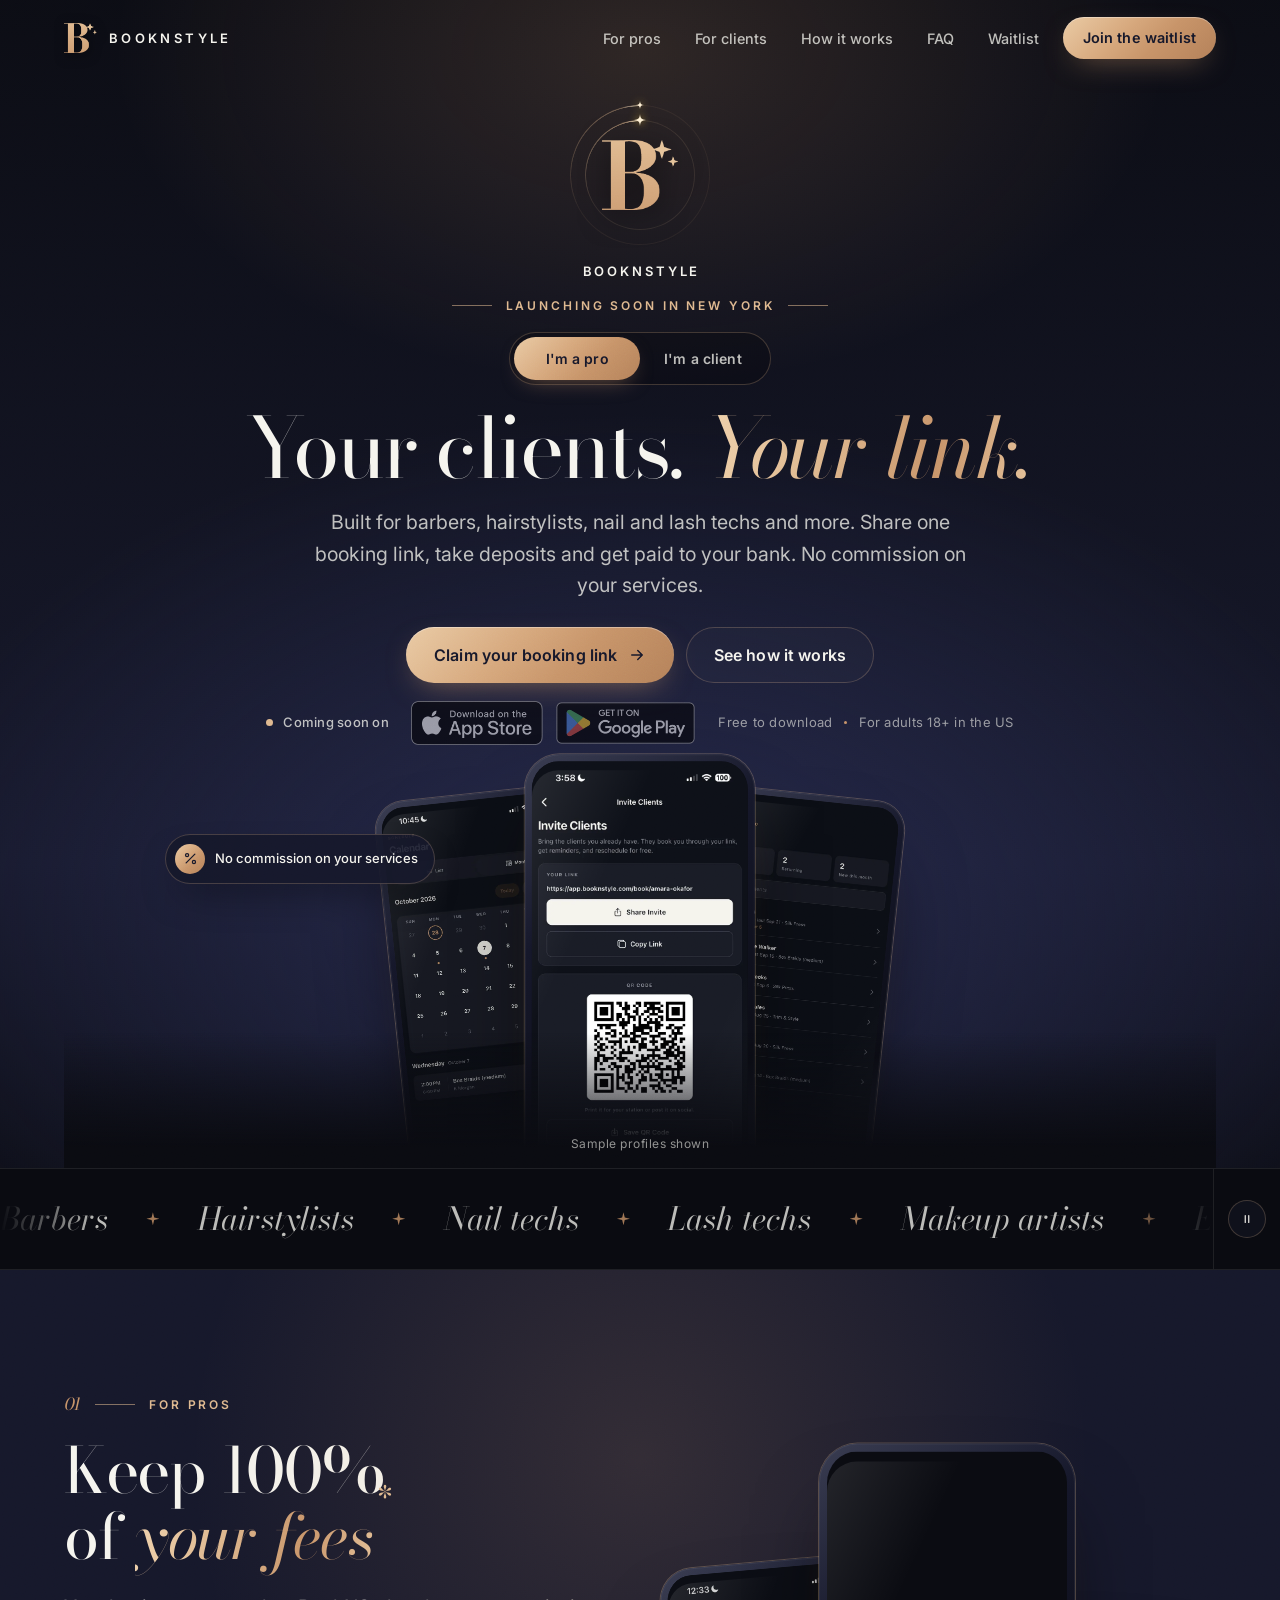
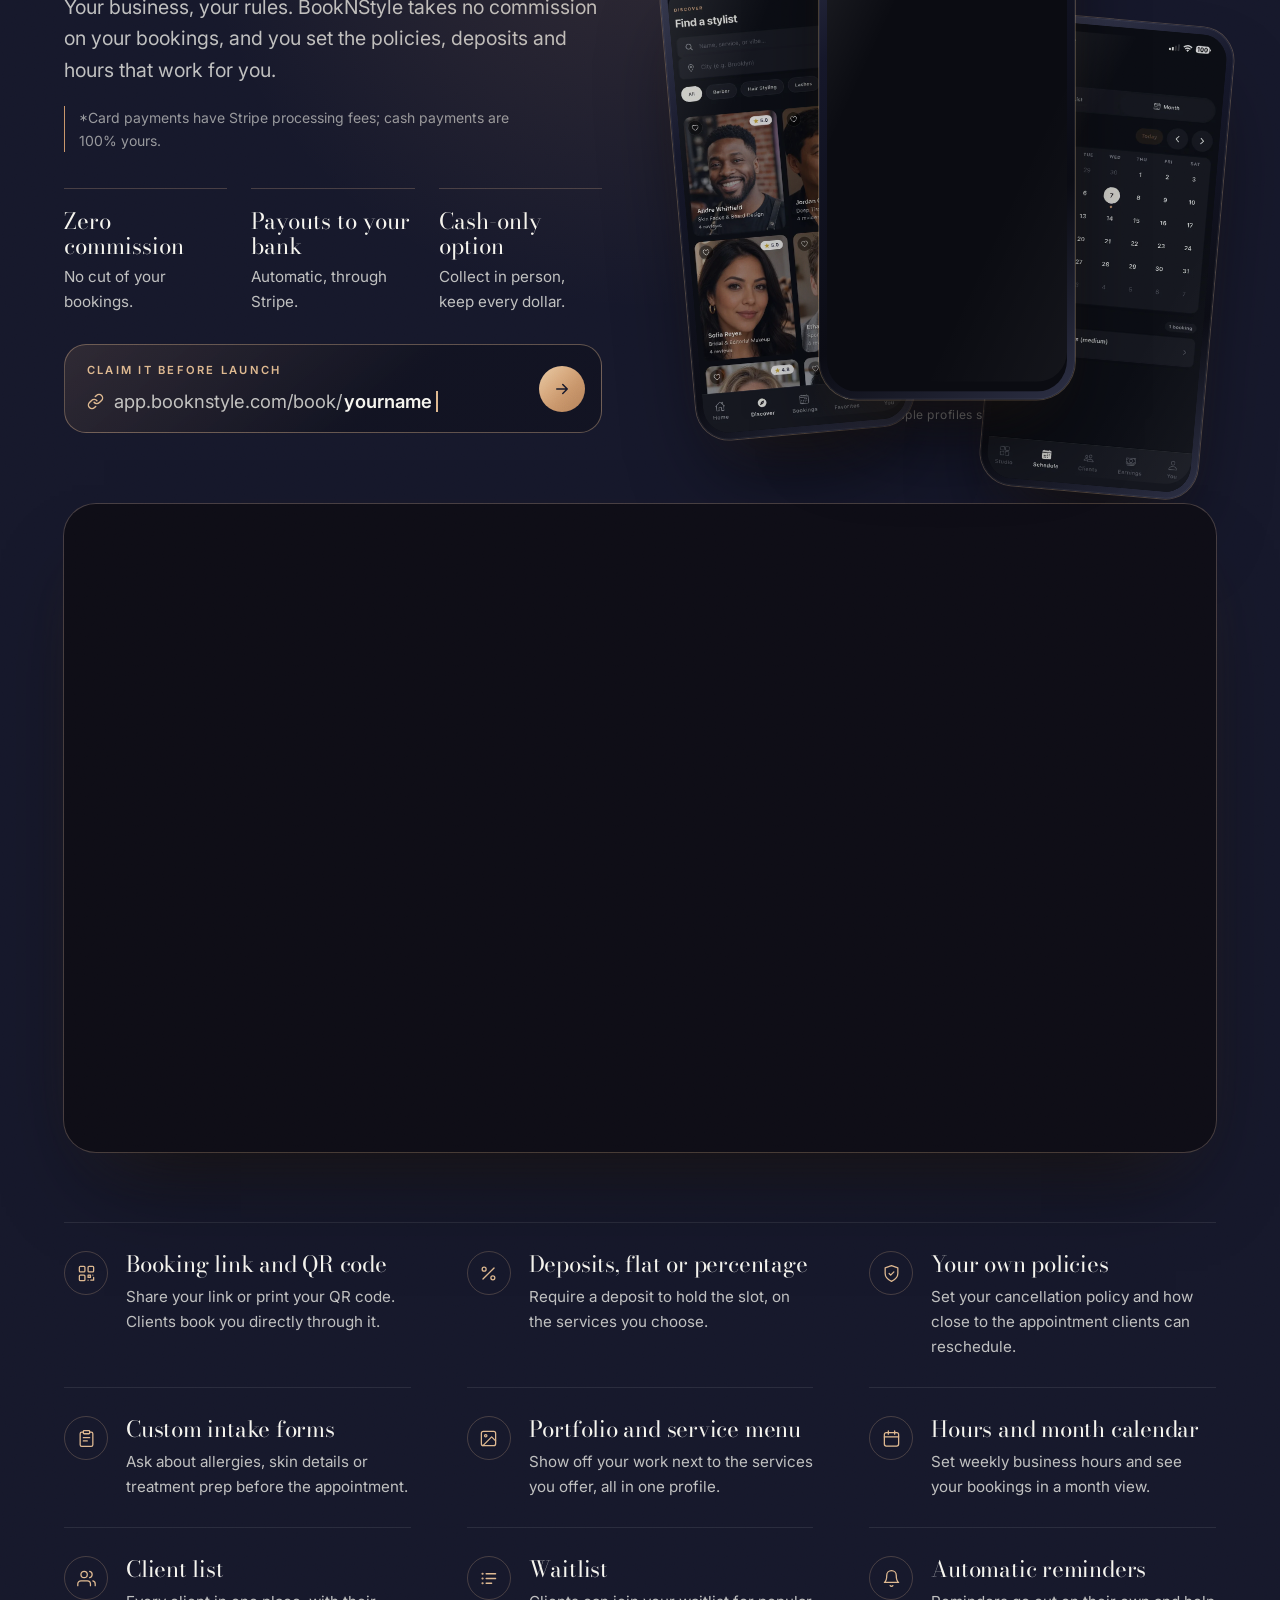
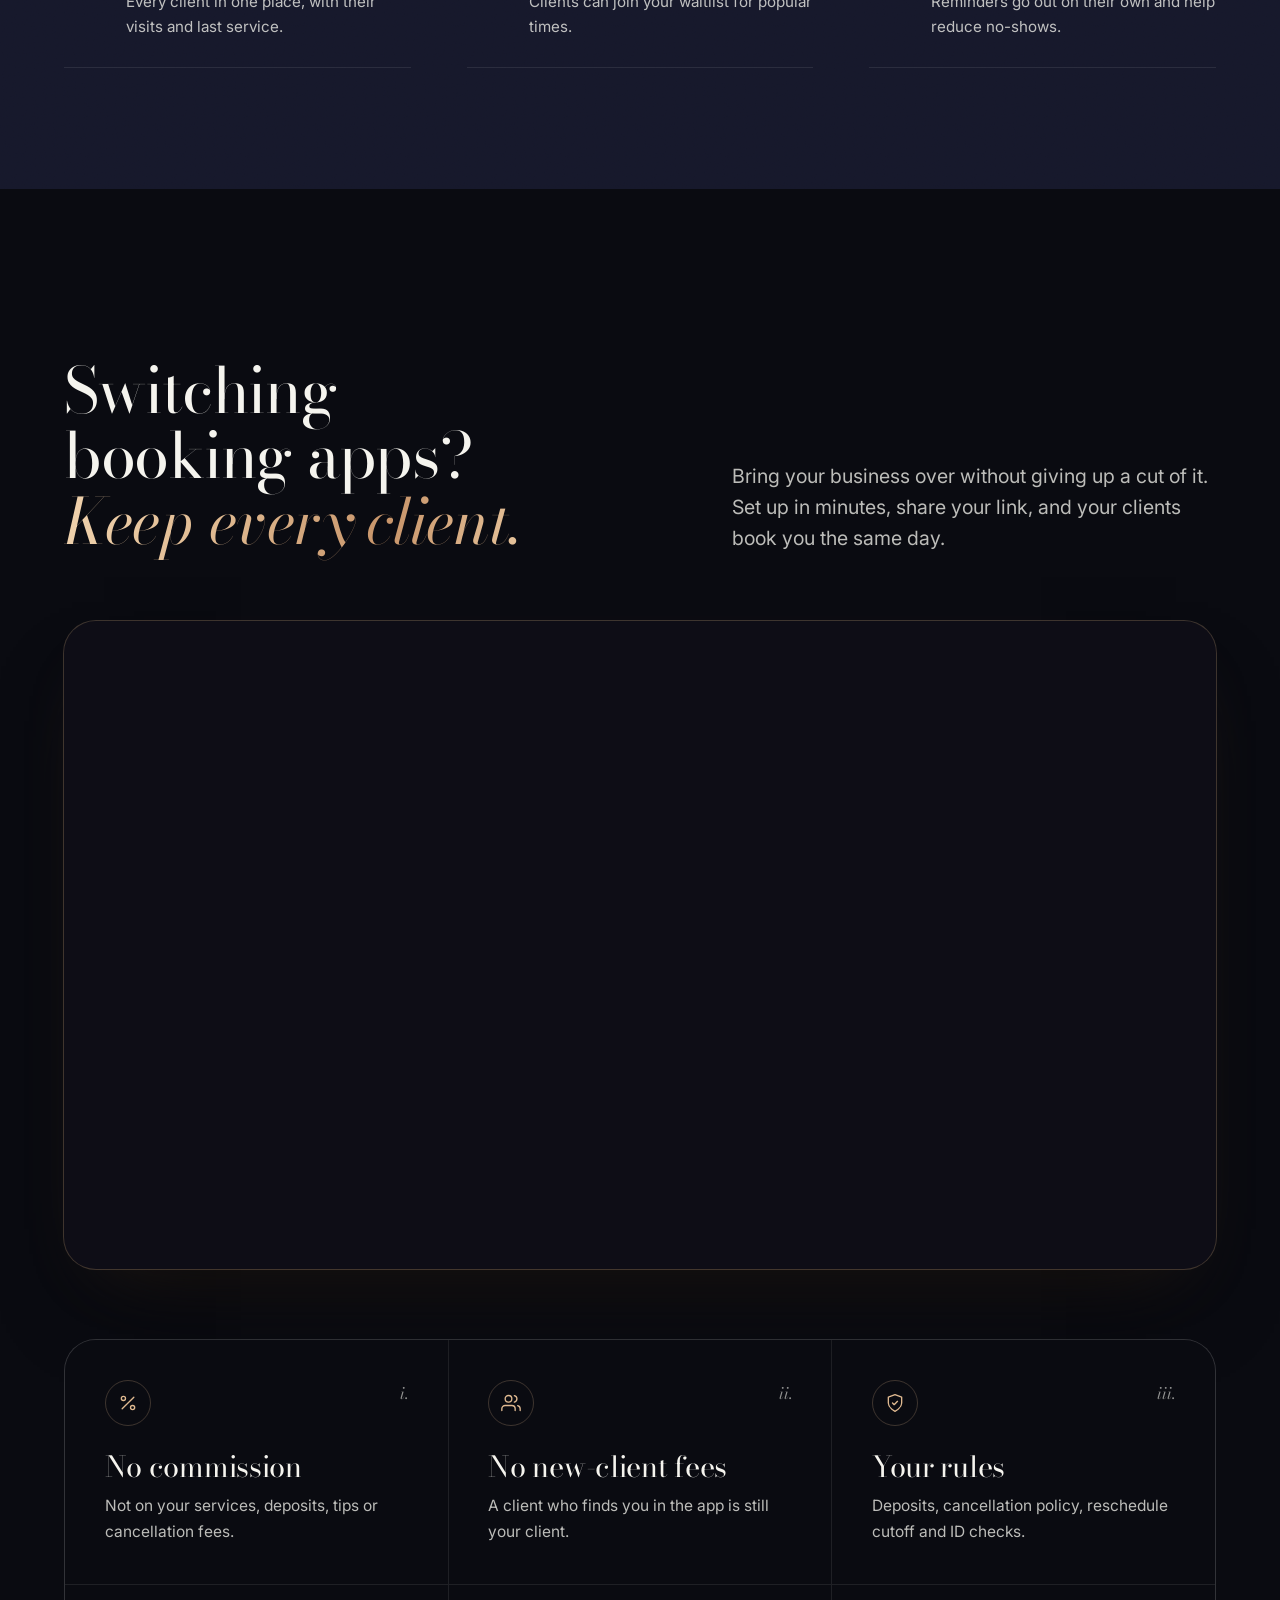
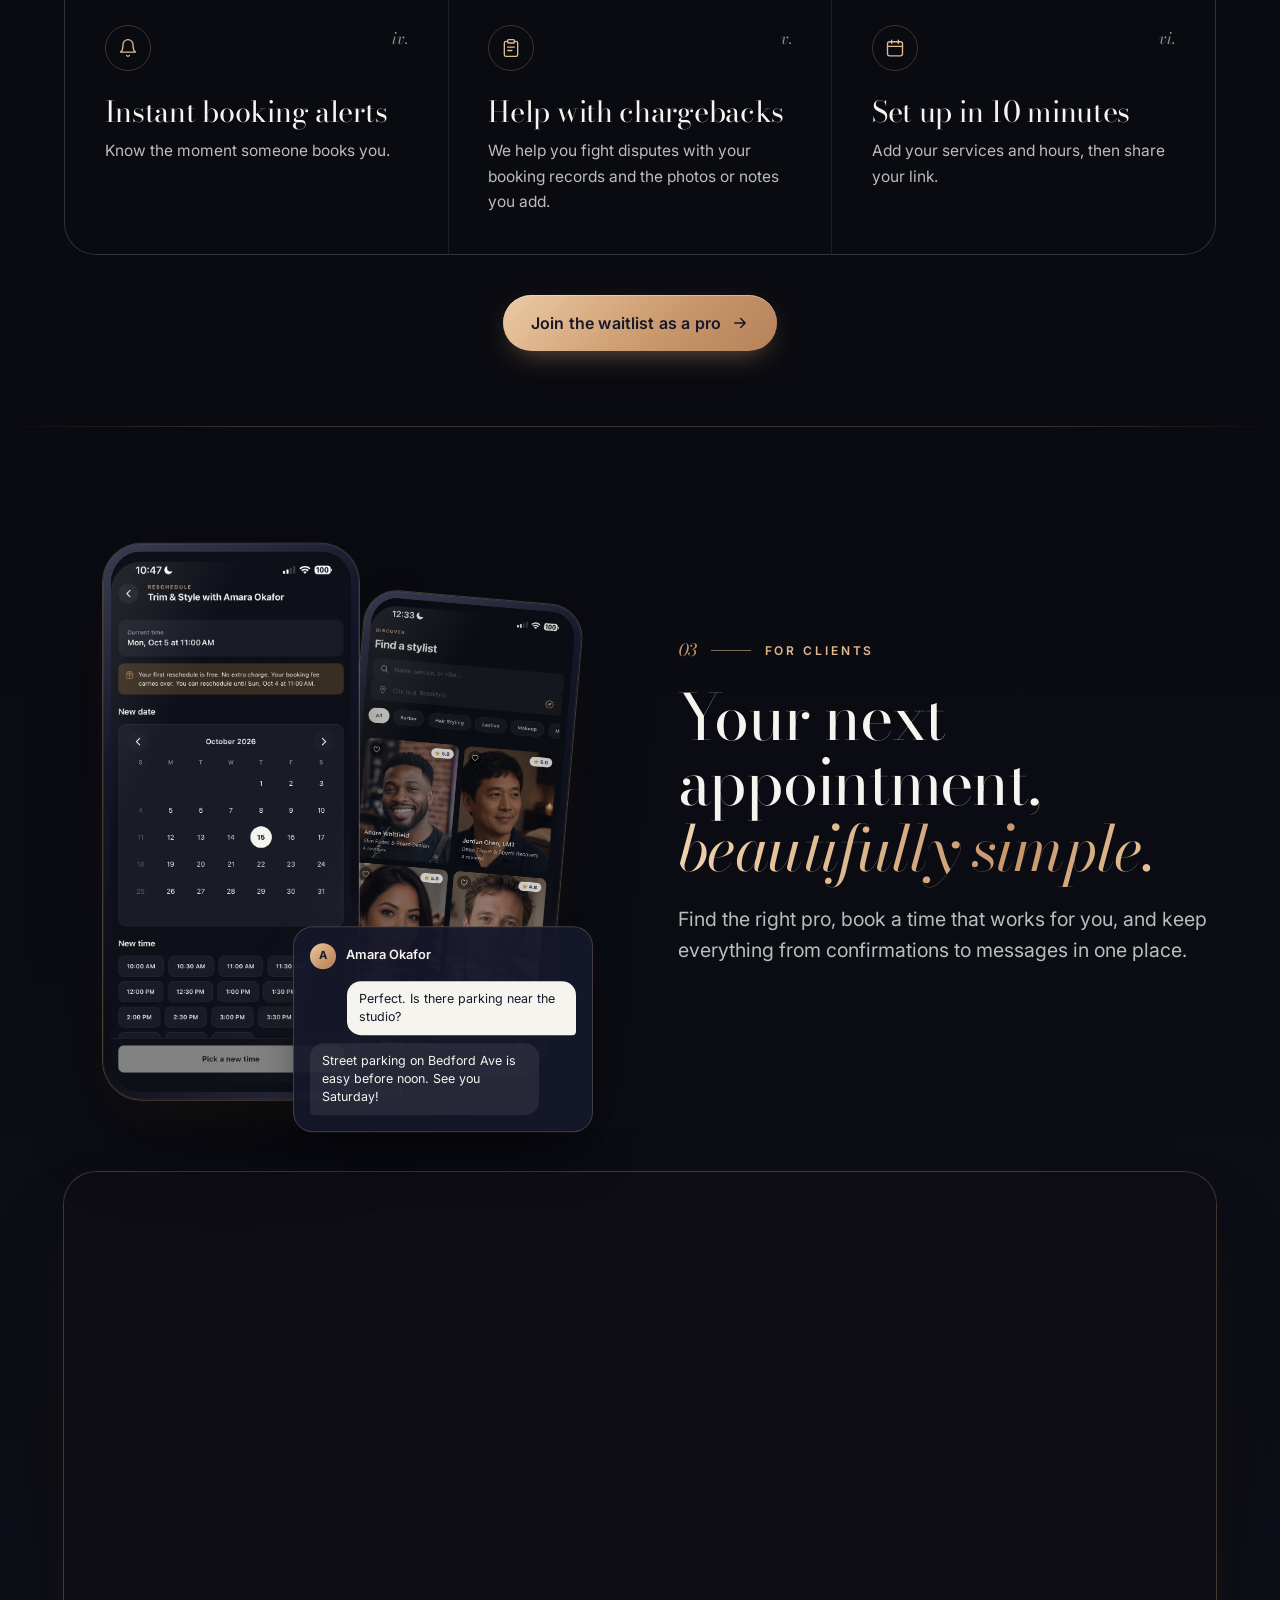
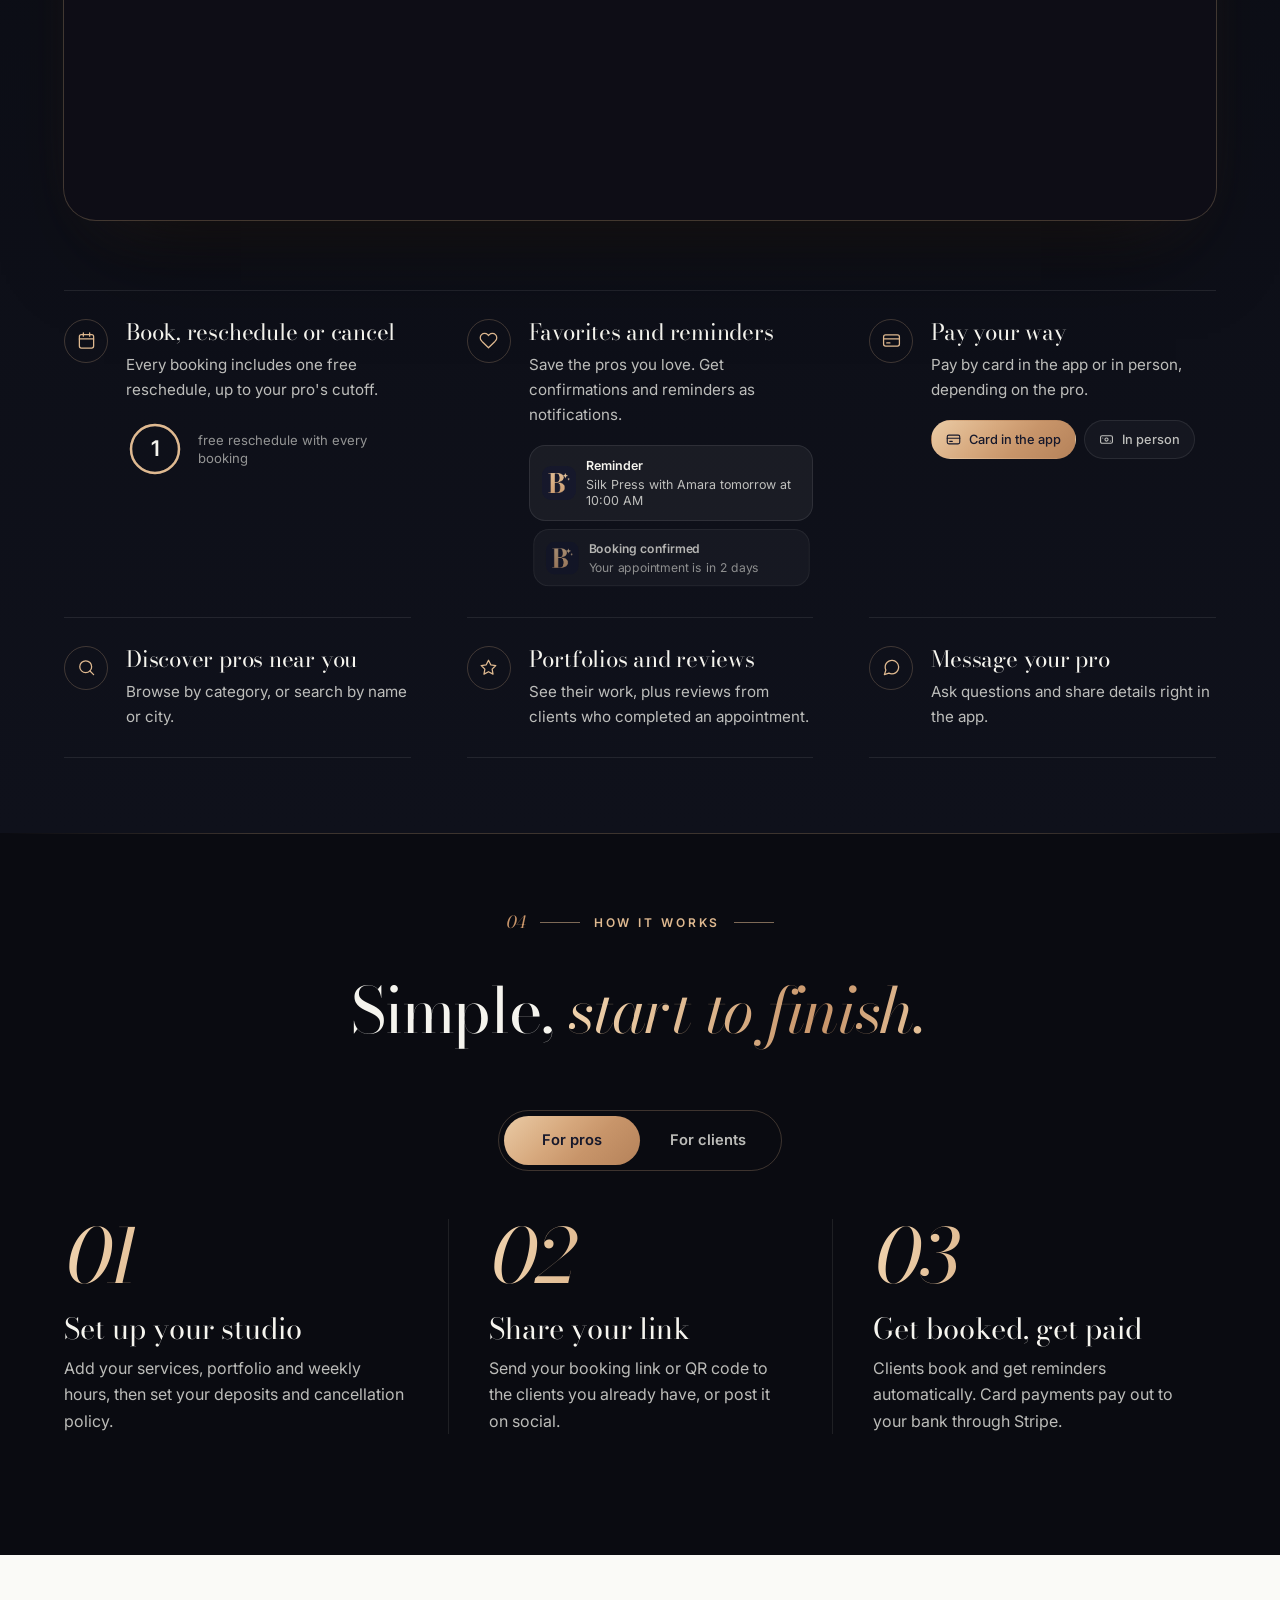
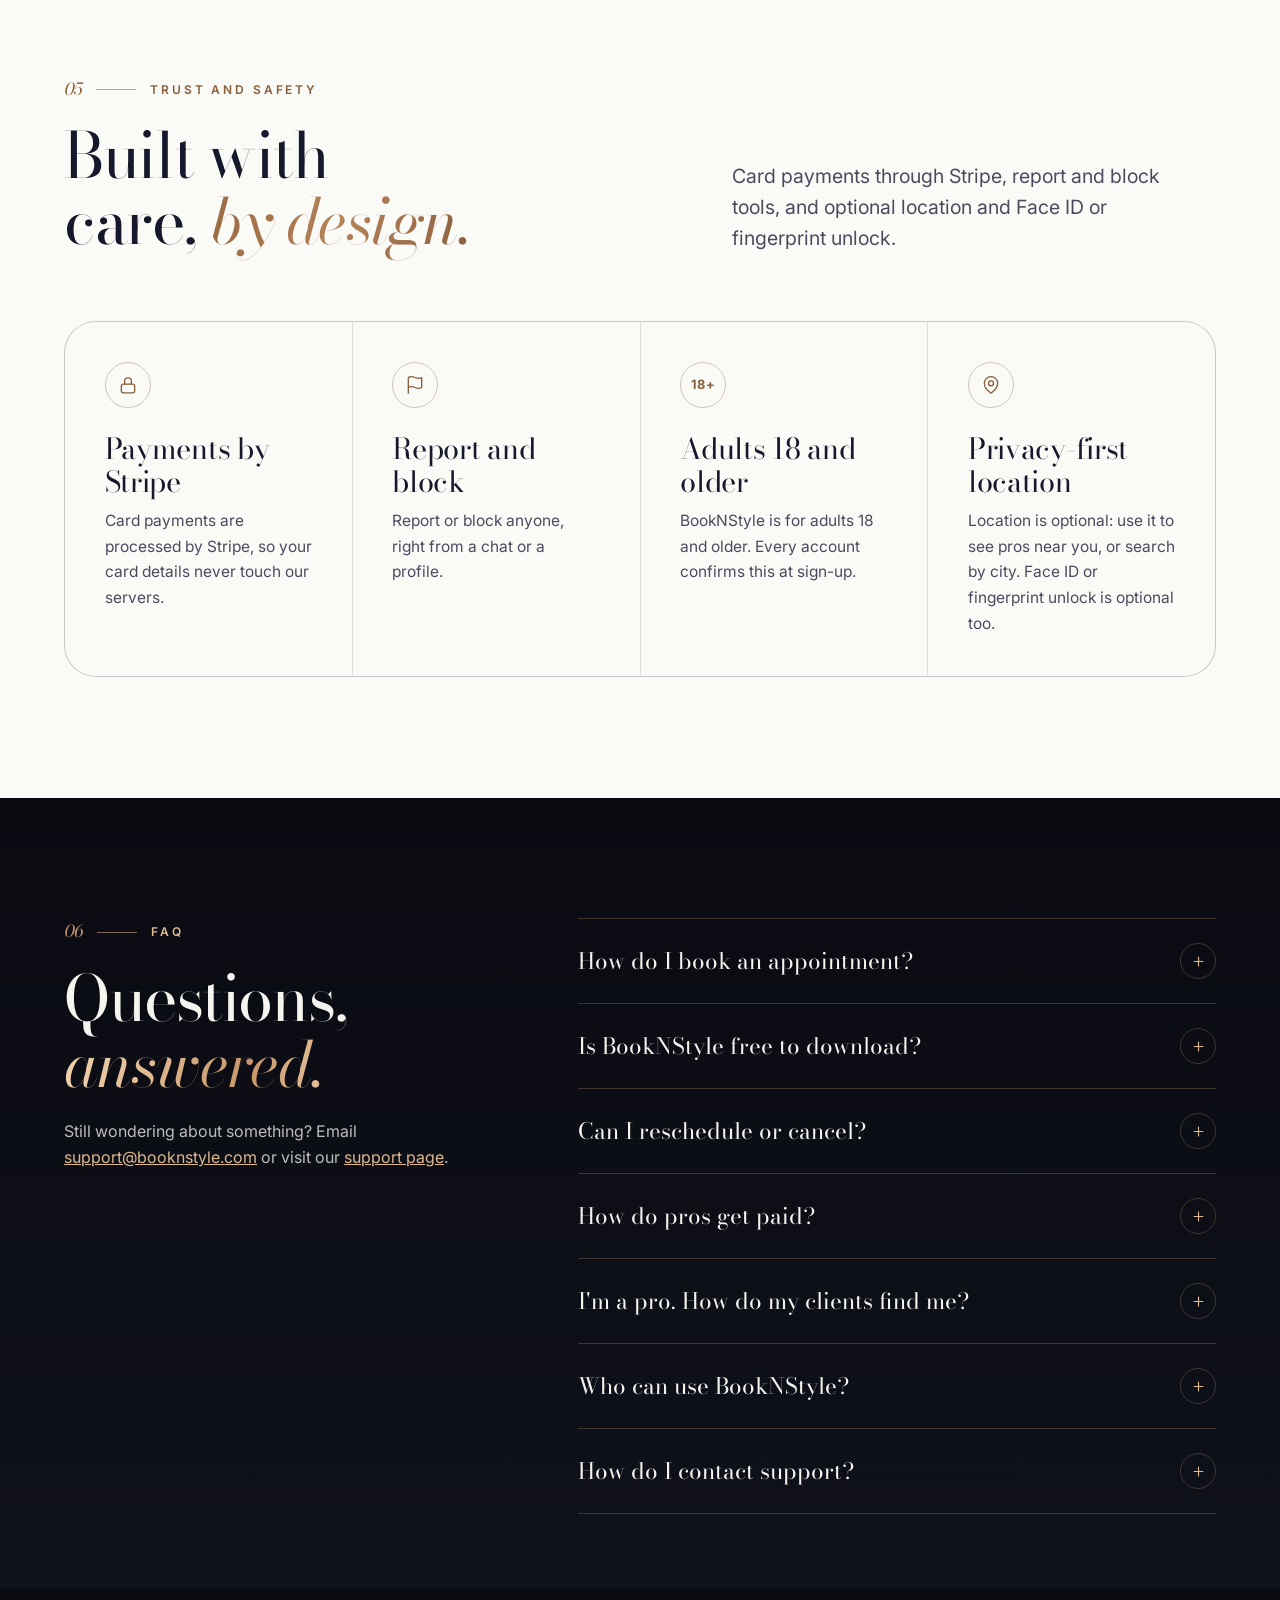
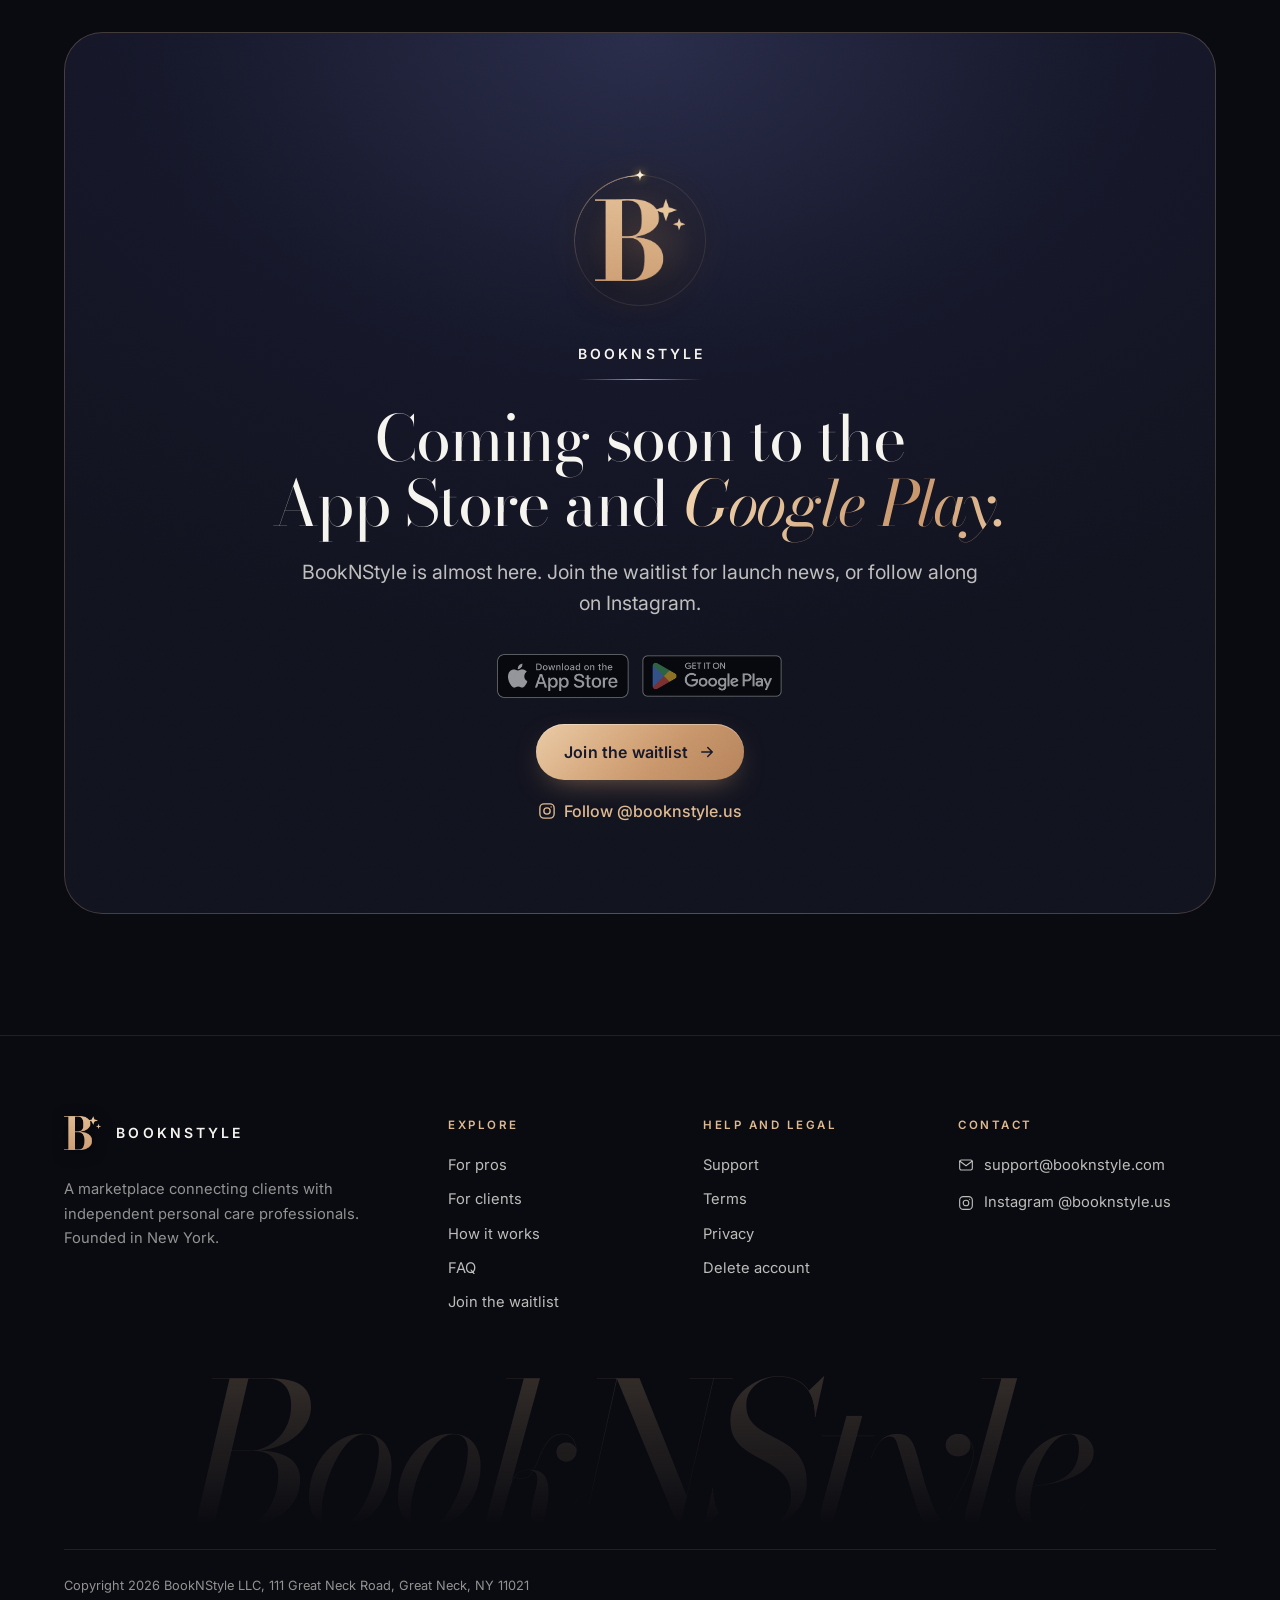
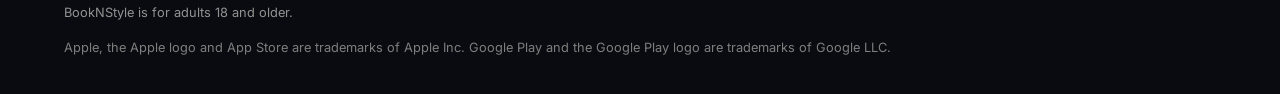
==== index.html @ 239127ac "Short addresses /pro and /client in the website look, page-not-found forwarder, pro share picture; s" ====
<!doctype html>
<html lang="en">
<head>
  <meta charset="utf-8">
  <meta name="viewport" content="width=device-width, initial-scale=1, viewport-fit=cover">
  <title>BookNStyle | Book personal care pros near you</title>
  <meta name="description" content="Discover, book and message barbers, stylists, nail and lash techs and more near you. For pros: zero commission and payouts straight to your bank.">
  <link rel="canonical" href="https://booknstyle.com/">
  <meta name="theme-color" content="#0A0B11">
  <meta name="color-scheme" content="dark">
  <!-- TODO when the iPhone app is live: uncomment for Safari's "Open in app" banner.
  <meta name="apple-itunes-app" content="app-id=6813224710">
  -->

  <meta property="og:type" content="website">
  <meta property="og:site_name" content="BookNStyle">
  <meta property="og:url" content="https://booknstyle.com/">
  <meta property="og:title" content="BookNStyle | Book personal care pros near you">
  <meta property="og:description" content="Discover, book and message barbers, stylists, nail and lash techs, makeup artists, estheticians, massage therapists and tattoo artists, all in one app.">
  <meta property="og:image" content="https://booknstyle.com/assets/og.png">
  <meta property="og:image:width" content="1200">
  <meta property="og:image:height" content="630">
  <meta property="og:image:alt" content="BookNStyle logo with the line: Book the beauty pros near you.">
  <meta property="og:locale" content="en_US">
  <meta name="twitter:card" content="summary_large_image">
  <meta name="twitter:title" content="BookNStyle | Book personal care pros near you">
  <meta name="twitter:description" content="Discover, book and message beauty and personal care pros near you, all in one app.">
  <meta name="twitter:image" content="https://booknstyle.com/assets/og.png">
  <meta name="twitter:image:alt" content="BookNStyle logo with the line: Book the beauty pros near you.">

  <link rel="icon" href="favicon.ico" sizes="any">
  <link rel="icon" type="image/png" sizes="32x32" href="assets/favicon-32.png">
  <link rel="apple-touch-icon" href="assets/apple-touch-icon.png">

  <link rel="preconnect" href="https://fonts.googleapis.com">
  <link rel="preconnect" href="https://fonts.gstatic.com" crossorigin>
  <link rel="stylesheet" href="https://fonts.googleapis.com/css2?family=Bodoni+Moda:ital,opsz,wght@0,6..96,400..500;1,6..96,400..500&amp;family=Inter:wght@400;500;600&amp;display=swap">
  <link rel="preload" as="image" href="assets/mark.webp" type="image/webp">
  <link rel="stylesheet" href="styles.css">
  <!-- aud-client: a link with ?for=clients opens the client version of the top section, set here so the pro version never flashes first -->
  <script>document.documentElement.classList.add('js');try{if(/^clients?$/i.test(new URLSearchParams(location.search).get('for')||''))document.documentElement.classList.add('aud-client');}catch(e){}</script>
  <script src="main.js" defer></script>

  <script type="application/ld+json">
  {
    "@context": "https://schema.org",
    "@graph": [
      {
        "@type": "Organization",
        "@id": "https://booknstyle.com/#organization",
        "name": "BookNStyle",
        "legalName": "BookNStyle LLC",
        "url": "https://booknstyle.com/",
        "logo": "https://booknstyle.com/assets/logo-512.png",
        "email": "support@booknstyle.com",
        "sameAs": ["https://www.instagram.com/booknstyle.us"],
        "address": {
          "@type": "PostalAddress",
          "streetAddress": "111 Great Neck Road",
          "addressLocality": "Great Neck",
          "addressRegion": "NY",
          "postalCode": "11021",
          "addressCountry": "US"
        },
        "contactPoint": {
          "@type": "ContactPoint",
          "contactType": "customer support",
          "email": "support@booknstyle.com",
          "url": "https://legal.booknstyle.com/support/"
        }
      },
      {
        "@type": "WebSite",
        "@id": "https://booknstyle.com/#website",
        "name": "BookNStyle",
        "url": "https://booknstyle.com/",
        "publisher": { "@id": "https://booknstyle.com/#organization" }
      }
    ]
  }
  </script>
</head>
<body>
  <!-- Icon sprite (Feather-style line icons) and the four-point star used for the logo's sparkle twinkle -->
  <svg class="sprite" aria-hidden="true" focusable="false" xmlns="http://www.w3.org/2000/svg">
    <defs>
      <symbol id="spark" viewBox="-50 -50 100 100"><path d="M0,-50 C3,-14 14,-3 50,0 C14,3 3,14 0,50 C-3,14 -14,3 -50,0 C-14,-3 -3,-14 0,-50 Z"/></symbol>
      <symbol id="i-search" viewBox="0 0 24 24"><circle cx="11" cy="11" r="7.5"/><path d="M21 21l-4.6-4.6"/></symbol>
      <symbol id="i-star" viewBox="0 0 24 24"><path d="M12 2.8l2.85 5.78 6.37.93-4.61 4.49 1.09 6.35L12 17.35l-5.7 3 1.09-6.35-4.61-4.49 6.37-.93z"/></symbol>
      <symbol id="i-calendar" viewBox="0 0 24 24"><rect x="3" y="4.5" width="18" height="17" rx="2.5"/><path d="M16 2.5v4M8 2.5v4M3 10h18"/></symbol>
      <symbol id="i-refresh" viewBox="0 0 24 24"><path d="M21 4v6h-6"/><path d="M3 20v-6h6"/><path d="M19.4 9A8 8 0 0 0 5.3 6.3L3 8.6M21 15.4l-2.3 2.3A8 8 0 0 1 4.6 15"/></symbol>
      <symbol id="i-chat" viewBox="0 0 24 24"><path d="M21 11.5a8.4 8.4 0 0 1-.9 3.8 8.5 8.5 0 0 1-7.6 4.7 8.4 8.4 0 0 1-3.8-.9L3 21l1.9-5.7a8.4 8.4 0 0 1-.9-3.8 8.5 8.5 0 0 1 4.7-7.6 8.4 8.4 0 0 1 3.8-.9h.5a8.5 8.5 0 0 1 8 8z"/></symbol>
      <symbol id="i-heart" viewBox="0 0 24 24"><path d="M20.8 4.6a5.5 5.5 0 0 0-7.8 0L12 5.7l-1-1.1a5.5 5.5 0 0 0-7.8 7.8l1 1.1L12 21.2l7.8-7.7 1-1.1a5.5 5.5 0 0 0 0-7.8z"/></symbol>
      <symbol id="i-card" viewBox="0 0 24 24"><rect x="2" y="5" width="20" height="14" rx="2.5"/><path d="M2 10h20M6 15h4"/></symbol>
      <symbol id="i-cash" viewBox="0 0 24 24"><rect x="2.5" y="6" width="19" height="12" rx="2.5"/><circle cx="12" cy="12" r="2.5"/><path d="M6 9.5v.01M18 14.5v.01"/></symbol>
      <symbol id="i-qr" viewBox="0 0 24 24"><rect x="3" y="3" width="7" height="7" rx="1.2"/><rect x="14" y="3" width="7" height="7" rx="1.2"/><rect x="3" y="14" width="7" height="7" rx="1.2"/><path d="M14 14h3v3h-3zM20 14v.01M14 20.5h.01M17.5 20.5H21V17"/></symbol>
      <symbol id="i-percent" viewBox="0 0 24 24"><path d="M19 5L5 19"/><circle cx="6.5" cy="6.5" r="2.5"/><circle cx="17.5" cy="17.5" r="2.5"/></symbol>
      <symbol id="i-shield" viewBox="0 0 24 24"><path d="M12 22s8-4 8-10V5l-8-3-8 3v7c0 6 8 10 8 10z"/><path d="M9 12l2 2 4-4"/></symbol>
      <symbol id="i-clipboard" viewBox="0 0 24 24"><path d="M16 4h2a2 2 0 0 1 2 2v14a2 2 0 0 1-2 2H6a2 2 0 0 1-2-2V6a2 2 0 0 1 2-2h2"/><rect x="8" y="2" width="8" height="4" rx="1"/><path d="M8 11h8M8 15h5"/></symbol>
      <symbol id="i-image" viewBox="0 0 24 24"><rect x="3" y="3" width="18" height="18" rx="2.5"/><circle cx="8.5" cy="8.5" r="1.5"/><path d="M21 15l-5-5L5 21"/></symbol>
      <symbol id="i-users" viewBox="0 0 24 24"><path d="M17 21v-2a4 4 0 0 0-4-4H5a4 4 0 0 0-4 4v2"/><circle cx="9" cy="7" r="4"/><path d="M23 21v-2a4 4 0 0 0-3-3.9M16 3.1a4 4 0 0 1 0 7.8"/></symbol>
      <symbol id="i-list" viewBox="0 0 24 24"><path d="M9 6h12M9 12h12M9 18h7"/><circle cx="4.5" cy="6" r=".6"/><circle cx="4.5" cy="12" r=".6"/><circle cx="4.5" cy="18" r=".6"/></symbol>
      <symbol id="i-bell" viewBox="0 0 24 24"><path d="M18 8A6 6 0 0 0 6 8c0 7-3 9-3 9h18s-3-2-3-9"/><path d="M13.7 21a2 2 0 0 1-3.4 0"/></symbol>
      <symbol id="i-flag" viewBox="0 0 24 24"><path d="M4 15s1-1 4-1 5 2 8 2 4-1 4-1V3s-1 1-4 1-5-2-8-2-4 1-4 1z"/><path d="M4 22v-7"/></symbol>
      <symbol id="i-pin" viewBox="0 0 24 24"><path d="M20 10c0 6-8 12-8 12s-8-6-8-12a8 8 0 0 1 16 0z"/><circle cx="12" cy="10" r="3"/></symbol>
      <symbol id="i-lock" viewBox="0 0 24 24"><rect x="4" y="11" width="16" height="10.5" rx="2.5"/><path d="M8 11V7.5a4 4 0 0 1 8 0V11"/></symbol>
      <symbol id="i-link" viewBox="0 0 24 24"><path d="M10 13a5 5 0 0 0 7.5.5l3-3a5 5 0 0 0-7.1-7.1l-1.7 1.7"/><path d="M14 11a5 5 0 0 0-7.5-.5l-3 3a5 5 0 0 0 7.1 7.1l1.7-1.7"/></symbol>
      <symbol id="i-plus" viewBox="0 0 24 24"><path d="M12 5v14M5 12h14"/></symbol>
      <symbol id="i-arrow" viewBox="0 0 24 24"><path d="M5 12h14M13 6l6 6-6 6"/></symbol>
      <symbol id="i-mail" viewBox="0 0 24 24"><rect x="2.5" y="4.5" width="19" height="15" rx="2.5"/><path d="M3 6.5l9 6.5 9-6.5"/></symbol>
      <symbol id="i-instagram" viewBox="0 0 24 24"><rect x="2.5" y="2.5" width="19" height="19" rx="5.5"/><circle cx="12" cy="12" r="4.2"/><path d="M17.5 6.5h.01"/></symbol>
      <symbol id="i-pause" viewBox="0 0 24 24"><path d="M9 6v12M15 6v12"/></symbol>
      <symbol id="i-play" viewBox="0 0 24 24"><path d="M8 5.5v13l10.5-6.5z"/></symbol>
      <symbol id="i-sound-off" viewBox="0 0 24 24"><path d="M11 5L6 9H2.5v6H6l5 4z"/><path d="M22 9.5l-5 5M17 9.5l5 5"/></symbol>
      <symbol id="i-sound-on" viewBox="0 0 24 24"><path d="M11 5L6 9H2.5v6H6l5 4z"/><path d="M15.5 8.8a4.5 4.5 0 0 1 0 6.4M18.6 5.7a9 9 0 0 1 0 12.6"/></symbol>
    </defs>
  </svg>

  <a class="skip-link" href="#main">Skip to content</a>

  <header class="site-header" data-header>
    <div class="container header-inner">
      <!-- Docks in after the hero logo scrolls away, so the page never shows two B marks at once -->
      <a class="brand brand--dock" href="#top" aria-label="BookNStyle home" data-dock>
        <span class="gr gr--row gr--inview gr--quick" aria-hidden="true">
          <span class="gr__mark">
            <img src="assets/mark.webp" width="504" height="459" alt="">
            <span class="gr__sweep"></span>
            <svg class="gr__spark gr__spark--a"><use href="#spark"/></svg>
            <svg class="gr__spark gr__spark--b"><use href="#spark"/></svg>
          </span>
          <span class="gr__word">BOOKNSTYLE</span>
        </span>
      </a>

      <nav class="site-nav" id="site-nav" aria-label="Primary">
        <ul role="list">
          <li><a href="#pros">For pros</a></li>
          <li><a href="#clients">For clients</a></li>
          <li><a href="#how">How it works</a></li>
          <li><a href="#faq">FAQ</a></li>
          <li data-soon-only><a href="waitlist/">Waitlist</a></li>
        </ul>
        <div class="nav-extra">
          <a class="btn btn--gold" href="waitlist/" data-soon-only>Join the waitlist</a>
          <a class="text-link" href="https://www.instagram.com/booknstyle.us" data-soon-only><svg aria-hidden="true"><use href="#i-instagram"/></svg>Follow the launch</a>
          <a class="btn btn--gold" href="#download" data-live-only hidden>Get the app</a>
          <p><a href="mailto:support@booknstyle.com">support@booknstyle.com</a></p>
        </div>
      </nav>

      <a class="btn btn--gold btn--sm header-cta" href="waitlist/" data-soon-only>Join the waitlist</a>
      <a class="btn btn--gold btn--sm header-cta" href="#download" data-live-only hidden>Get the app</a>
      <button class="nav-toggle" type="button" aria-expanded="false" aria-controls="site-nav" aria-label="Open menu">
        <span class="nav-toggle__bar"></span>
        <span class="nav-toggle__bar"></span>
      </button>
    </div>
  </header>

  <main id="main">

    <!-- ============ HERO ============ -->
    <section class="hero grain" id="top" aria-labelledby="hero-title">
      <div class="hero__bg" aria-hidden="true"></div>
      <div class="container hero__inner">

        <!-- Gold Reveal lockup: plays on open, then keeps a slow running shimmer, sparkle twinkles and two orbiting rings -->
        <div class="gr gr--hero gr--intro" role="img" aria-label="BookNStyle" data-hero-logo>
          <span class="gr__stage">
            <span class="gr__glow"></span>
            <span class="gr__halo gr__halo--1"><span class="gr__orbit"><span class="gr__arc"></span><svg class="gr__glint"><use href="#spark"/></svg></span></span>
            <span class="gr__halo gr__halo--2"><span class="gr__orbit"><span class="gr__arc"></span><svg class="gr__glint"><use href="#spark"/></svg></span></span>
            <span class="gr__mark">
              <img src="assets/mark.webp" width="504" height="459" alt="" fetchpriority="high">
              <span class="gr__sweep"></span>
              <svg class="gr__spark gr__spark--a"><use href="#spark"/></svg>
              <svg class="gr__spark gr__spark--b"><use href="#spark"/></svg>
            </span>
          </span>
          <span class="gr__word" aria-hidden="true"><span style="--i:0">B</span><span style="--i:1">O</span><span style="--i:2">O</span><span style="--i:3">K</span><span style="--i:4">N</span><span style="--i:5">S</span><span style="--i:6">T</span><span style="--i:7">Y</span><span style="--i:8">L</span><span style="--i:9">E</span></span>
        </div>

        <p class="eyebrow hero__kicker intro" style="--d:1.15s" data-soon-only><span class="eyebrow__rule"></span>Launching soon in New York<span class="eyebrow__rule"></span></p>
        <p class="eyebrow hero__kicker intro" style="--d:1.15s" data-live-only hidden><span class="eyebrow__rule"></span>Now on iPhone and Android<span class="eyebrow__rule"></span></p>

        <!-- Pros first. Everything marked data-aud="client" shows instead of data-aud="pro" when html has
             .aud-client (this switch, or a ?for=clients link). main.js, Audience switch. -->
        <div class="aud intro" style="--d:.2s" role="group" aria-label="Show this page for" data-aud-switch>
          <button class="aud__opt" type="button" aria-pressed="true" data-aud-set="pro">I'm a pro</button>
          <button class="aud__opt" type="button" aria-pressed="false" data-aud-set="client">I'm a client</button>
        </div>

        <h1 class="display intro" id="hero-title" style="--d:.3s">
          <span class="hero__line" data-aud="pro">Your clients. <em>Your&nbsp;link.</em></span>
          <span class="hero__line" data-aud="client">Book the beauty pros <em>near&nbsp;you.</em></span>
        </h1>
        <p class="lead intro" style="--d:.45s">
          <span class="hero__line" data-aud="pro">Built for barbers, hairstylists, nail and lash techs and more. Share one booking link, take deposits and get paid to your bank. No commission on your services.</span>
          <span class="hero__line" data-aud="client">Barbers, hairstylists, nail and lash techs, makeup artists and more. Find them, book them and message them, all in one app.</span>
        </p>

        <div class="hero__ctas intro" style="--d:.6s">
          <a class="btn btn--gold" href="waitlist/?role=pro" data-aud="pro" data-soon-only>Claim your booking link<svg class="btn__arrow" aria-hidden="true"><use href="#i-arrow"/></svg></a>
          <a class="btn btn--ghost" href="#pros" data-aud="pro" data-soon-only>See how it works</a>
          <a class="btn btn--gold" href="waitlist/" data-aud="client" data-soon-only>Join the waitlist<svg class="btn__arrow" aria-hidden="true"><use href="#i-arrow"/></svg></a>
          <a class="btn btn--ghost" href="#clients" data-aud="client" data-soon-only>See how booking works</a>
          <a class="btn btn--gold" href="#download" data-live-only hidden>Get the app<svg class="btn__arrow" aria-hidden="true"><use href="#i-arrow"/></svg></a>
        </div>

        <div class="hero__strip intro" style="--d:.72s">
          <p class="status" data-soon-only><span class="status__dot" aria-hidden="true"></span>Coming soon on</p>
          <!-- Store badges: switch to live links in main.js (STORE_LINKS). -->
          <div class="store-badges">
            <span class="store-badge is-soon" data-store="appStore" role="img" aria-label="App Store, coming soon">
              <img src="assets/badge-appstore.png" width="240" height="80" alt="">
            </span>
            <span class="store-badge is-soon" data-store="googlePlay" role="img" aria-label="Google Play, coming soon">
              <img src="assets/badge-googleplay.png" width="273" height="85" alt="">
            </span>
          </div>
          <ul class="hero__meta" role="list">
            <li>Free to download</li>
            <li>For adults 18+ in the US</li>
          </ul>
        </div>
      </div>

      <div class="container">
        <div class="hero__stage intro-phones" style="--d:.8s">
          <!-- Pro version: the pro's own tools -->
          <figure class="phone p-left" data-parallax="0.08" data-aud="pro">
            <div class="float float--b"><div class="phone__frame">
              <img class="phone__screen" src="assets/screens/pro-calendar.webp" width="700" height="1521" alt="Pro schedule in month view, with the day's bookings listed below the calendar." decoding="async">
            </div></div>
          </figure>
          <figure class="phone p-center" data-parallax="0.03" data-aud="pro">
            <div class="float"><div class="phone__frame">
              <img class="phone__screen" src="assets/screens/pro-invite.webp" width="700" height="1521" alt="Invite Clients screen with a personal booking link, Share and Copy buttons, and a QR code." decoding="async">
            </div></div>
          </figure>
          <figure class="phone p-right" data-parallax="0.08" data-aud="pro">
            <div class="float float--c"><div class="phone__frame">
              <img class="phone__screen" src="assets/screens/pro-clients.webp" width="700" height="1521" alt="Clients screen: every client in one place, with their visits and last service." decoding="async">
            </div></div>
          </figure>
          <!-- Client version: lazy, so these load only when someone switches to it -->
          <figure class="phone p-left" data-parallax="0.08" data-aud="client">
            <div class="float float--b"><div class="phone__frame">
              <img class="phone__screen" src="assets/screens/discover.webp" width="700" height="1521" alt="BookNStyle Discover screen: a grid of pros with photos, specialties and star ratings, filterable by category." loading="lazy" decoding="async">
            </div></div>
          </figure>
          <figure class="phone p-center" data-parallax="0.03" data-aud="client">
            <div class="float"><div class="phone__frame">
              <img class="phone__screen" src="assets/screens/profile.webp" width="700" height="1521" alt="A pro's profile in BookNStyle with a rating, about section, portfolio photos and a Book now button." loading="lazy" decoding="async">
            </div></div>
          </figure>
          <figure class="phone p-right" data-parallax="0.08" data-aud="client">
            <div class="float float--c"><div class="phone__frame">
              <img class="phone__screen" src="assets/screens/pro-invite.webp" width="700" height="1521" alt="Invite Clients screen with a personal booking link, Share and Copy buttons, and a QR code." loading="lazy" decoding="async">
            </div></div>
          </figure>
          <div class="hero__chips hero__chips--desk" aria-hidden="true">
            <div class="chip chip--a" data-parallax="0.14" data-aud="pro"><span class="chip__icon"><svg><use href="#i-percent"/></svg></span>No commission on your services</div>
            <div class="chip chip--b" data-parallax="0.18" data-aud="pro"><span class="chip__icon"><svg><use href="#i-link"/></svg></span>Clients book you through your link</div>
            <div class="chip chip--a" data-parallax="0.14" data-aud="client"><span class="chip__icon"><svg><use href="#i-star"/></svg></span>Reviews from completed appointments</div>
            <div class="chip chip--b" data-parallax="0.18" data-aud="client"><span class="chip__icon"><svg><use href="#i-refresh"/></svg></span>One free reschedule per booking</div>
          </div>
          <div class="hero__fade" aria-hidden="true"></div>
          <p class="sample-note hero__note--desk">Sample profiles shown</p>
        </div>
        <!-- Phones only: the two labels move under the phones so they never cover a screen -->
        <div class="hero__chips hero__chips--phone" aria-hidden="true">
          <div class="chip" data-aud="pro"><span class="chip__icon"><svg><use href="#i-percent"/></svg></span>No commission on your services</div>
          <div class="chip" data-aud="pro"><span class="chip__icon"><svg><use href="#i-link"/></svg></span>Clients book you through your link</div>
          <div class="chip" data-aud="client"><span class="chip__icon"><svg><use href="#i-star"/></svg></span>Reviews from completed appointments</div>
          <div class="chip" data-aud="client"><span class="chip__icon"><svg><use href="#i-refresh"/></svg></span>One free reschedule per booking</div>
        </div>
        <p class="sample-note hero__note--phone">Sample profiles shown</p>
      </div>
    </section>

    <!-- ============ CATEGORIES ============ -->
    <section class="ribbon" aria-label="Categories on BookNStyle">
      <div class="marquee">
        <ul class="marquee__track" role="list">
          <li>Barbers</li><li>Hairstylists</li><li>Nail techs</li><li>Lash techs</li><li>Makeup artists</li><li>Estheticians</li><li>Massage therapists</li><li>Tattoo artists</li>
        </ul>
        <ul class="marquee__track" aria-hidden="true">
          <li>Barbers</li><li>Hairstylists</li><li>Nail techs</li><li>Lash techs</li><li>Makeup artists</li><li>Estheticians</li><li>Massage therapists</li><li>Tattoo artists</li>
        </ul>
      </div>
      <!-- Pauses every looping animation on the page, the logo included (WCAG 2.2.2). Its own cell, so it never covers the words. -->
      <div class="ribbon__ctrl" data-motion-cell hidden>
        <button class="motion-toggle" type="button" aria-pressed="false" aria-label="Pause animations" data-motion-toggle>
          <svg class="motion-toggle__pause" aria-hidden="true"><use href="#i-pause"/></svg>
          <svg class="motion-toggle__play" aria-hidden="true"><use href="#i-play"/></svg>
        </button>
      </div>
    </section>

    <!-- ============ 01 FOR PROS ============ -->
    <section class="section section--navy pros grain" id="pros" aria-labelledby="pros-title">
      <div class="pros__glow" aria-hidden="true"></div>
      <div class="container">
        <div class="chapter">
          <div class="chapter__head">
            <p class="eyebrow reveal"><span class="eyebrow__num">01</span><span class="eyebrow__rule"></span>For pros</p>
            <h2 class="title reveal" id="pros-title" aria-describedby="fees-note" style="--d:.06s">Keep 100% of <em>your fees</em><sup><a href="#fees-note" aria-label="Fee note">*</a></sup></h2>
            <p class="lead reveal" style="--d:.12s">Your business, your rules. BookNStyle takes no commission on your bookings, and you set the policies, deposits and hours that work for you.</p>
            <!-- Required with the headline above: keep this footnote next to it, always visible. -->
            <p class="footnote" id="fees-note">*Card payments have Stripe processing fees; cash payments are 100% yours.</p>
            <ul class="pillars" role="list">
              <li class="pillar reveal"><strong>Zero commission</strong><span>No cut of your bookings.</span></li>
              <li class="pillar reveal" style="--d:.06s"><strong>Payouts to your bank</strong><span>Automatic, through Stripe.</span></li>
              <li class="pillar reveal" style="--d:.12s"><strong>Cash-only option</strong><span>Collect in person, keep every dollar.</span></li>
            </ul>
            <a class="claim reveal" href="waitlist/?role=pro" data-soon-only>
              <span class="claim__label">Claim it before launch</span>
              <span class="claim__url"><svg aria-hidden="true"><use href="#i-link"/></svg>app.booknstyle.com/book/<strong>yourname</strong><span class="claim__caret" aria-hidden="true"></span></span>
              <span class="claim__go" aria-hidden="true"><svg><use href="#i-arrow"/></svg></span>
            </a>
          </div>
          <div class="chapter__visual reveal">
            <div class="trio">
              <figure class="phone p-1" data-parallax="0.08">
                <div class="float float--b"><div class="phone__frame">
                  <img class="phone__screen" src="assets/screens/discover.webp" width="700" height="1521" alt="Discover screen, where clients browse pros by category with photos, specialties and star ratings." loading="lazy" decoding="async">
                </div></div>
              </figure>
              <figure class="phone p-2" data-parallax="0.03">
                <div class="float"><div class="phone__frame">
                  <img class="phone__screen" src="assets/screens/profile.webp" width="700" height="1521" alt="A pro's profile with a rating, about section, portfolio photos and a Book now button." loading="lazy" decoding="async">
                </div></div>
              </figure>
              <figure class="phone p-3" data-parallax="0.1">
                <div class="float float--c"><div class="phone__frame">
                  <img class="phone__screen" src="assets/screens/pro-calendar.webp" width="700" height="1521" alt="Pro schedule in month view, with the day's bookings listed below the calendar." loading="lazy" decoding="async">
                </div></div>
              </figure>
            </div>
            <p class="sample-note">Sample profiles shown</p>
          </div>
        </div>

        <!-- Film P3 "No commission": same player as the clients film (C1, below), and soon-only for the same reason -->
        <figure class="film reveal" data-film data-soon-only>
          <div class="film__frame">
            <picture>
              <source media="(orientation: portrait) and (max-width: 1023px)" srcset="assets/video/p3-tall.webp" width="720" height="1280">
              <img class="film__poster" src="assets/video/p3-wide.webp" width="1280" height="720" alt="" loading="lazy" decoding="async">
            </picture>
            <video class="film__video" muted playsinline loop preload="none" controls width="1280" height="720" data-start="6.2" aria-label="Short film: no commission on your services, and your clients stay yours." aria-describedby="film-p3-text">
              <source src="assets/video/p3-tall.mp4" type="video/mp4" media="(orientation: portrait) and (max-width: 1023px)">
              <source src="assets/video/p3-wide.mp4" type="video/mp4">
            </video>
            <div class="film__ctrls">
              <button class="motion-toggle film__sound" type="button" aria-pressed="false" aria-label="Film sound" data-film-sound hidden>
                <svg class="film__sound-off" aria-hidden="true"><use href="#i-sound-off"/></svg>
                <svg class="film__sound-on" aria-hidden="true"><use href="#i-sound-on"/></svg>
              </button>
              <button class="motion-toggle film__toggle" type="button" aria-pressed="true" aria-label="Play film" data-film-toggle hidden>
                <svg class="motion-toggle__pause" aria-hidden="true"><use href="#i-pause"/></svg>
                <svg class="motion-toggle__play" aria-hidden="true"><use href="#i-play"/></svg>
              </button>
            </div>
          </div>
          <figcaption class="sr-only" id="film-p3-text">Many booking apps take a cut of every booking. BookNStyle takes no commission on your services, only standard card processing, and cash payments stay yours. Your clients stay yours, and your booking link and QR code let them book you directly. Sample profiles shown.</figcaption>
        </figure>

        <ul class="rows rows--3" role="list" aria-label="Tools for pros">
          <li class="row reveal"><span class="row__icon" aria-hidden="true"><svg><use href="#i-qr"/></svg></span><h3>Booking link and QR code</h3><p>Share your link or print your QR code. Clients book you directly through it.</p></li>
          <li class="row reveal" style="--d:.06s"><span class="row__icon" aria-hidden="true"><svg><use href="#i-percent"/></svg></span><h3>Deposits, flat or percentage</h3><p>Require a deposit to hold the slot, on the services you choose.</p></li>
          <li class="row reveal" style="--d:.12s"><span class="row__icon" aria-hidden="true"><svg><use href="#i-shield"/></svg></span><h3>Your own policies</h3><p>Set your cancellation policy and how close to the appointment clients can reschedule.</p></li>
          <li class="row reveal"><span class="row__icon" aria-hidden="true"><svg><use href="#i-clipboard"/></svg></span><h3>Custom intake forms</h3><p>Ask about allergies, skin details or treatment prep before the appointment.</p></li>
          <li class="row reveal" style="--d:.06s"><span class="row__icon" aria-hidden="true"><svg><use href="#i-image"/></svg></span><h3>Portfolio and service menu</h3><p>Show off your work next to the services you offer, all in one profile.</p></li>
          <li class="row reveal" style="--d:.12s"><span class="row__icon" aria-hidden="true"><svg><use href="#i-calendar"/></svg></span><h3>Hours and month calendar</h3><p>Set weekly business hours and see your bookings in a month view.</p></li>
          <li class="row reveal"><span class="row__icon" aria-hidden="true"><svg><use href="#i-users"/></svg></span><h3>Client list</h3><p>Every client in one place, with their visits and last service.</p></li>
          <li class="row reveal" style="--d:.06s"><span class="row__icon" aria-hidden="true"><svg><use href="#i-list"/></svg></span><h3>Waitlist</h3><p>Clients can join your waitlist for popular times.</p></li>
          <li class="row reveal" style="--d:.12s"><span class="row__icon" aria-hidden="true"><svg><use href="#i-bell"/></svg></span><h3>Automatic reminders</h3><p>Reminders go out on their own and help reduce no-shows.</p></li>
        </ul>
      </div>
    </section>

    <!-- ============ 02 SWITCHING APPS ============ -->
    <!-- Aimed at pros who use another booking app today. No prices and no competitor names. -->
    <section class="section section--ink section--tight-bottom" id="switch" aria-labelledby="switch-title">
      <div class="container">
        <div class="section-head section-head--split">
          <div>
            <p class="eyebrow reveal"><span class="eyebrow__num">02</span><span class="eyebrow__rule"></span>For pros on other apps</p>
            <h2 class="title reveal" id="switch-title" style="--d:.06s">Switching booking apps? <em>Keep every client.</em></h2>
          </div>
          <p class="lead reveal" style="--d:.12s">Bring your business over without giving up a cut of it. Set up in minutes, share your link, and your clients book you the same day.</p>
        </div>

        <!-- Film P6 "Your link held": same player as the films above, and soon-only for the same reason -->
        <figure class="film film--lead reveal" data-film data-soon-only>
          <div class="film__frame">
            <picture>
              <source media="(orientation: portrait) and (max-width: 1023px)" srcset="assets/video/p6-tall.webp" width="720" height="1280">
              <img class="film__poster" src="assets/video/p6-wide.webp" width="1280" height="720" alt="" loading="lazy" decoding="async">
            </picture>
            <video class="film__video" muted playsinline loop preload="none" controls width="1280" height="720" data-start="5" aria-label="Short film: thinking of switching booking apps? Claim your booking link now and it is held for you." aria-describedby="film-p6-text">
              <source src="assets/video/p6-tall.mp4" type="video/mp4" media="(orientation: portrait) and (max-width: 1023px)">
              <source src="assets/video/p6-wide.mp4" type="video/mp4">
            </video>
            <div class="film__ctrls">
              <button class="motion-toggle film__sound" type="button" aria-pressed="false" aria-label="Film sound" data-film-sound hidden>
                <svg class="film__sound-off" aria-hidden="true"><use href="#i-sound-off"/></svg>
                <svg class="film__sound-on" aria-hidden="true"><use href="#i-sound-on"/></svg>
              </button>
              <button class="motion-toggle film__toggle" type="button" aria-pressed="true" aria-label="Play film" data-film-toggle hidden>
                <svg class="motion-toggle__pause" aria-hidden="true"><use href="#i-pause"/></svg>
                <svg class="motion-toggle__play" aria-hidden="true"><use href="#i-play"/></svg>
              </button>
            </div>
          </div>
          <figcaption class="sr-only" id="film-p6-text">Thinking of switching? Before you move: one link with your name on it, no commission on your services, and payouts sent automatically to your bank, with only standard card processing. Your link is held for you until 60 days after launch. Share it your way: text it, post it, or show the QR code, and set your deposit and late cancel policies, shown before clients book. Reminders go to you and your client. Launching soon in New York. Pros, claim your booking link. Sample booking link shown.</figcaption>
        </figure>

        <ul class="cards cards--3" role="list">
          <li class="card reveal"><span class="card__n" aria-hidden="true">i.</span><span class="card__icon" aria-hidden="true"><svg><use href="#i-percent"/></svg></span><h3>No commission</h3><p>Not on your services, deposits, tips or cancellation fees.</p></li>
          <li class="card reveal" style="--d:.06s"><span class="card__n" aria-hidden="true">ii.</span><span class="card__icon" aria-hidden="true"><svg><use href="#i-users"/></svg></span><h3>No new-client fees</h3><p>A client who finds you in the app is still your client.</p></li>
          <li class="card reveal" style="--d:.12s"><span class="card__n" aria-hidden="true">iii.</span><span class="card__icon" aria-hidden="true"><svg><use href="#i-shield"/></svg></span><h3>Your rules</h3><p>Deposits, cancellation policy, reschedule cutoff and ID checks.</p></li>
          <li class="card reveal"><span class="card__n" aria-hidden="true">iv.</span><span class="card__icon" aria-hidden="true"><svg><use href="#i-bell"/></svg></span><h3>Instant booking alerts</h3><p>Know the moment someone books you.</p></li>
          <li class="card reveal" style="--d:.06s"><span class="card__n" aria-hidden="true">v.</span><span class="card__icon" aria-hidden="true"><svg><use href="#i-clipboard"/></svg></span><h3>Help with chargebacks</h3><p>We help you fight disputes with your booking records and the photos or notes you add.</p></li>
          <li class="card reveal" style="--d:.12s"><span class="card__n" aria-hidden="true">vi.</span><span class="card__icon" aria-hidden="true"><svg><use href="#i-calendar"/></svg></span><h3>Set up in 10 minutes</h3><p>Add your services and hours, then share your link.</p></li>
        </ul>
        <div class="cta-row reveal">
          <a class="btn btn--gold" href="#download" data-live-only hidden>Get the app</a>
          <a class="btn btn--gold" href="waitlist/?role=pro" data-soon-only>Join the waitlist as a pro<svg class="btn__arrow" aria-hidden="true"><use href="#i-arrow"/></svg></a>
        </div>
      </div>
    </section>

    <!-- Pro order only: in the client order For clients moves up and this line hides -->
    <hr class="hairline" data-aud="pro" data-pro-rule>

    <!-- ============ 03 FOR CLIENTS (moves up to 01 in the client version: main.js, Audience switch) ============ -->
    <section class="section section--deep section--tight-top section--tight-bottom" id="clients" aria-labelledby="clients-title">
      <div class="container">
        <div class="chapter chapter--flip">
          <div class="chapter__head">
            <p class="eyebrow reveal"><span class="eyebrow__num">03</span><span class="eyebrow__rule"></span>For clients</p>
            <h2 class="title reveal" id="clients-title" style="--d:.06s">Your next appointment, <em>beautifully simple.</em></h2>
            <p class="lead reveal" style="--d:.12s">Find the right pro, book a time that works for you, and keep everything from confirmations to messages in one place.</p>
          </div>
          <div class="chapter__visual reveal">
            <div class="duo">
              <figure class="phone p-back" data-parallax="0.08">
                <div class="float float--b"><div class="phone__frame">
                  <img class="phone__screen" src="assets/screens/discover.webp" width="700" height="1521" alt="" loading="lazy" decoding="async">
                </div></div>
              </figure>
              <figure class="phone p-front" data-parallax="0.03">
                <div class="float"><div class="phone__frame">
                  <img class="phone__screen" src="assets/screens/reschedule.webp" width="700" height="1521" alt="Reschedule screen: a note that the first reschedule is free, a month calendar and open times to pick from." loading="lazy" decoding="async">
                </div></div>
              </figure>
              <div class="mock-chat" data-parallax="0.12" role="img" aria-label="Example chat: a client asks about parking near the studio, and her stylist says street parking is easy before noon.">
                <p class="mock-chat__head"><span class="mock-chat__av" aria-hidden="true">A</span>Amara Okafor</p>
                <p class="mock-chat__b mock-chat__b--me">Perfect. Is there parking near the studio?</p>
                <p class="mock-chat__b mock-chat__b--them">Street parking on Bedford Ave is easy before noon. See you Saturday!</p>
              </div>
            </div>
            <p class="sample-note">Sample profiles shown</p>
          </div>
        </div>

        <!-- Film C1 "Find your pro": a muted loop that plays only while on screen, with a speaker button for sound (main.js, Films). Wide on wider
             screens, tall on portrait phones and tablets. It ends on "Launching soon" and the waitlist link, so it
             is soon-only: re-render it for launch, then drop data-soon-only. -->
        <figure class="film reveal" data-film data-soon-only>
          <div class="film__frame">
            <picture>
              <source media="(orientation: portrait) and (max-width: 1023px)" srcset="assets/video/c1-tall.webp" width="720" height="1280">
              <img class="film__poster" src="assets/video/c1-wide.webp" width="1280" height="720" alt="" loading="lazy" decoding="async">
            </picture>
            <video class="film__video" muted playsinline loop preload="none" controls width="1280" height="720" data-start="3.6" aria-label="Short film: find a pro near you, book in a few taps and get a reminder before every visit." aria-describedby="film-c1-text">
              <source src="assets/video/c1-tall.mp4" type="video/mp4" media="(orientation: portrait) and (max-width: 1023px)">
              <source src="assets/video/c1-wide.mp4" type="video/mp4">
            </video>
            <div class="film__ctrls">
              <button class="motion-toggle film__sound" type="button" aria-pressed="false" aria-label="Film sound" data-film-sound hidden>
                <svg class="film__sound-off" aria-hidden="true"><use href="#i-sound-off"/></svg>
                <svg class="film__sound-on" aria-hidden="true"><use href="#i-sound-on"/></svg>
              </button>
              <button class="motion-toggle film__toggle" type="button" aria-pressed="true" aria-label="Play film" data-film-toggle hidden>
                <svg class="motion-toggle__pause" aria-hidden="true"><use href="#i-pause"/></svg>
                <svg class="motion-toggle__play" aria-hidden="true"><use href="#i-play"/></svg>
              </button>
            </div>
          </div>
          <figcaption class="sr-only" id="film-c1-text">A search for a silk press shows three pros nearby, with ratings and distance. A pro's profile shows reviews from completed appointments, then open times, a booking confirmed for Saturday at 10:00 AM, and a reminder before the visit. Sample profiles shown.</figcaption>
        </figure>

        <ul class="rows rows--3" role="list">
          <li class="row reveal">
            <span class="row__icon" aria-hidden="true"><svg><use href="#i-calendar"/></svg></span>
            <h3>Book, reschedule or cancel</h3>
            <p>Every booking includes one free reschedule, up to your pro's cutoff.</p>
            <div class="vig vig-ring" aria-hidden="true">
              <span class="vig-ring__dial"><svg viewBox="0 0 58 58"><circle class="vig-ring__track" cx="29" cy="29" r="24"/><circle class="vig-ring__arc" cx="29" cy="29" r="24"/></svg><span class="vig-ring__num">1</span></span>
              <p>free reschedule with every booking</p>
            </div>
          </li>
          <li class="row reveal" style="--d:.06s">
            <span class="row__icon" aria-hidden="true"><svg><use href="#i-heart"/></svg></span>
            <h3>Favorites and reminders</h3>
            <p>Save the pros you love. Get confirmations and reminders as notifications.</p>
            <div class="vig vig-notes" aria-hidden="true">
              <div class="note"><img src="assets/mark.webp" width="504" height="459" alt="" loading="lazy"><div><b>Reminder</b><span>Silk Press with Amara tomorrow at 10:00 AM</span></div></div>
              <div class="note"><img src="assets/mark.webp" width="504" height="459" alt="" loading="lazy"><div><b>Booking confirmed</b><span>Your appointment is in 2 days</span></div></div>
            </div>
          </li>
          <li class="row reveal" style="--d:.12s">
            <span class="row__icon" aria-hidden="true"><svg><use href="#i-card"/></svg></span>
            <h3>Pay your way</h3>
            <p>Pay by card in the app or in person, depending on the pro.</p>
            <div class="vig vig-pills" aria-hidden="true">
              <span class="pill-opt is-on"><svg><use href="#i-card"/></svg>Card in the app</span>
              <span class="pill-opt"><svg><use href="#i-cash"/></svg>In person</span>
            </div>
          </li>
          <li class="row reveal"><span class="row__icon" aria-hidden="true"><svg><use href="#i-search"/></svg></span><h3>Discover pros near you</h3><p>Browse by category, or search by name or city.</p></li>
          <li class="row reveal" style="--d:.06s"><span class="row__icon" aria-hidden="true"><svg><use href="#i-star"/></svg></span><h3>Portfolios and reviews</h3><p>See their work, plus reviews from clients who completed an appointment.</p></li>
          <li class="row reveal" style="--d:.12s"><span class="row__icon" aria-hidden="true"><svg><use href="#i-chat"/></svg></span><h3>Message your pro</h3><p>Ask questions and share details right in the app.</p></li>
        </ul>
      </div>
    </section>

    <hr class="hairline">

    <!-- ============ 04 HOW IT WORKS ============ -->
    <section class="section section--ink section--tight-top" id="how" aria-labelledby="how-title">
      <div class="container">
        <div class="section-head section-head--center">
          <p class="eyebrow reveal"><span class="eyebrow__num">04</span><span class="eyebrow__rule"></span>How it works<span class="eyebrow__rule"></span></p>
          <h2 class="title reveal" id="how-title" style="--d:.06s">Simple, <em>start to finish.</em></h2>
        </div>
        <div class="tabs" data-tabs>
          <div class="tabs__list reveal" role="tablist" aria-label="How it works">
            <button class="tab" type="button" role="tab" id="tab-pros" aria-controls="panel-pros" aria-selected="true">For pros</button>
            <button class="tab" type="button" role="tab" id="tab-clients" aria-controls="panel-clients" aria-selected="false" tabindex="-1">For clients</button>
          </div>
          <div class="tabpanel" role="tabpanel" id="panel-pros" aria-labelledby="tab-pros" tabindex="0">
            <h3 class="tabpanel__title">For pros</h3>
            <ol class="steps" role="list">
              <li class="step reveal"><span class="step__num" aria-hidden="true">01</span><h4>Set up your studio</h4><p>Add your services, portfolio and weekly hours, then set your deposits and cancellation policy.</p></li>
              <li class="step reveal" style="--d:.08s"><span class="step__num" aria-hidden="true">02</span><h4>Share your link</h4><p>Send your booking link or QR code to the clients you already have, or post it on social.</p></li>
              <li class="step reveal" style="--d:.16s"><span class="step__num" aria-hidden="true">03</span><h4>Get booked, get paid</h4><p>Clients book and get reminders automatically. Card payments pay out to your bank through Stripe.</p></li>
            </ol>
          </div>
          <div class="tabpanel" role="tabpanel" id="panel-clients" aria-labelledby="tab-clients" tabindex="0" hidden>
            <h3 class="tabpanel__title">For clients</h3>
            <ol class="steps" role="list">
              <li class="step"><span class="step__num" aria-hidden="true">01</span><h4>Find your pro</h4><p>Browse by category or search by name or city. Look through portfolios and reviews before you choose.</p></li>
              <li class="step"><span class="step__num" aria-hidden="true">02</span><h4>Book a time</h4><p>Pick a service and an open time. Pay by card in the app or in person, depending on the pro.</p></li>
              <li class="step"><span class="step__num" aria-hidden="true">03</span><h4>Show up, get styled</h4><p>Get reminders, message your pro, and reschedule once for free if your plans change.</p></li>
            </ol>
          </div>
        </div>
      </div>
    </section>

    <!-- ============ 05 TRUST AND SAFETY (paper) ============ -->
    <section class="section section--paper" id="trust" aria-labelledby="trust-title">
      <div class="container">
        <div class="section-head section-head--split">
          <div>
            <p class="eyebrow reveal"><span class="eyebrow__num">05</span><span class="eyebrow__rule"></span>Trust and safety</p>
            <h2 class="title reveal" id="trust-title" style="--d:.06s">Built with care, <em>by design.</em></h2>
          </div>
          <p class="lead reveal" style="--d:.12s">Card payments through Stripe, report and block tools, and optional location and Face ID or fingerprint unlock.</p>
        </div>
        <ul class="cards cards--4" role="list">
          <li class="card reveal"><span class="card__icon" aria-hidden="true"><svg><use href="#i-lock"/></svg></span><h3>Payments by Stripe</h3><p>Card payments are processed by Stripe, so your card details never touch our servers.</p></li>
          <li class="card reveal" style="--d:.06s"><span class="card__icon" aria-hidden="true"><svg><use href="#i-flag"/></svg></span><h3>Report and block</h3><p>Report or block anyone, right from a chat or a profile.</p></li>
          <li class="card reveal" style="--d:.12s"><span class="card__icon" aria-hidden="true">18+</span><h3>Adults 18 and older</h3><p>BookNStyle is for adults 18 and older. Every account confirms this at sign-up.</p></li>
          <li class="card reveal" style="--d:.18s"><span class="card__icon" aria-hidden="true"><svg><use href="#i-pin"/></svg></span><h3>Privacy-first location</h3><p>Location is optional: use it to see pros near you, or search by city. Face ID or fingerprint unlock is optional too.</p></li>
        </ul>
      </div>
    </section>

    <!-- ============ 06 FAQ ============ -->
    <section class="section section--deep section--tight-bottom" id="faq" aria-labelledby="faq-title">
      <div class="container faq">
        <div class="faq__intro">
          <p class="eyebrow reveal"><span class="eyebrow__num">06</span><span class="eyebrow__rule"></span>FAQ</p>
          <h2 class="title reveal" id="faq-title" style="--d:.06s">Questions, <em>answered.</em></h2>
          <p class="reveal" style="--d:.12s">Still wondering about something? Email <a href="mailto:support@booknstyle.com">support@booknstyle.com</a> or visit our <a href="https://legal.booknstyle.com/support/">support page</a>.</p>
        </div>
        <div class="faq__list reveal">
          <details class="faq__item" name="faq">
            <summary>How do I book an appointment?<span class="faq__icon" aria-hidden="true"><svg><use href="#i-plus"/></svg></span></summary>
            <div class="faq__answer"><p>Download BookNStyle, find a pro by category, name or city, then choose a service and an open time. You'll get a confirmation and reminders in the app.</p></div>
          </details>
          <details class="faq__item" name="faq">
            <summary>Is BookNStyle free to download?<span class="faq__icon" aria-hidden="true"><svg><use href="#i-plus"/></svg></span></summary>
            <div class="faq__answer"><p>Yes. BookNStyle is free to download, and you'll see every fee before you pay.</p></div>
          </details>
          <details class="faq__item" name="faq">
            <summary>Can I reschedule or cancel?<span class="faq__icon" aria-hidden="true"><svg><use href="#i-plus"/></svg></span></summary>
            <div class="faq__answer"><p>Yes. Every booking includes one free reschedule, up to your pro's reschedule cutoff. You can also cancel from the app; each pro sets their own cancellation policy.</p></div>
          </details>
          <details class="faq__item" name="faq">
            <summary>How do pros get paid?<span class="faq__icon" aria-hidden="true"><svg><use href="#i-plus"/></svg></span></summary>
            <div class="faq__answer"><p>Card payments pay out automatically to the pro's bank account through Stripe. Cash payments are made in person and are 100% theirs. BookNStyle takes no commission on bookings.</p></div>
          </details>
          <details class="faq__item" name="faq">
            <summary>I'm a pro. How do my clients find me?<span class="faq__icon" aria-hidden="true"><svg><use href="#i-plus"/></svg></span></summary>
            <div class="faq__answer"><p>Clients can discover you by category, name or city. You can also share your personal booking link or QR code with the clients you already have, so they can book you directly.</p></div>
          </details>
          <details class="faq__item" name="faq">
            <summary>Who can use BookNStyle?<span class="faq__icon" aria-hidden="true"><svg><use href="#i-plus"/></svg></span></summary>
            <div class="faq__answer"><p>BookNStyle is for adults 18 and older in the United States.</p></div>
          </details>
          <details class="faq__item" name="faq">
            <summary>How do I contact support?<span class="faq__icon" aria-hidden="true"><svg><use href="#i-plus"/></svg></span></summary>
            <div class="faq__answer"><p>Email <a href="mailto:support@booknstyle.com">support@booknstyle.com</a> or visit <a href="https://legal.booknstyle.com/support/">legal.booknstyle.com/support</a>. To delete your account and data, see <a href="https://legal.booknstyle.com/delete-account/">Delete account</a>.</p></div>
          </details>
        </div>
      </div>
    </section>

    <!-- ============ FINALE / DOWNLOAD ============ -->
    <section class="section section--ink finale" id="download" aria-labelledby="download-title">
      <div class="container">
        <div class="finale__card grain reveal">
          <!-- The Gold Reveal replays here when this card scrolls into view -->
          <div class="gr gr--inview" aria-hidden="true">
            <span class="gr__stage">
              <span class="gr__glow"></span>
              <span class="gr__halo gr__halo--1"><span class="gr__orbit"><span class="gr__arc"></span><svg class="gr__glint"><use href="#spark"/></svg></span></span>
              <span class="gr__mark">
                <img src="assets/mark.webp" width="504" height="459" alt="" loading="lazy">
                <span class="gr__sweep"></span>
                <svg class="gr__spark gr__spark--a"><use href="#spark"/></svg>
                <svg class="gr__spark gr__spark--b"><use href="#spark"/></svg>
              </span>
            </span>
            <span class="gr__word"><span style="--i:0">B</span><span style="--i:1">O</span><span style="--i:2">O</span><span style="--i:3">K</span><span style="--i:4">N</span><span style="--i:5">S</span><span style="--i:6">T</span><span style="--i:7">Y</span><span style="--i:8">L</span><span style="--i:9">E</span></span>
            <span class="gr__rule"></span>
          </div>
          <h2 class="title" id="download-title">
            <span data-soon-only>Coming soon to the App&nbsp;Store and <em>Google&nbsp;Play.</em></span>
            <span data-live-only hidden>Get BookNStyle on the App&nbsp;Store and <em>Google&nbsp;Play.</em></span>
          </h2>
          <p class="lead">
            <span data-soon-only>BookNStyle is almost here. Join the waitlist for launch news, or follow along on Instagram.</span>
            <span data-live-only hidden>Free to download on iPhone and Android.</span>
          </p>
          <div class="store-badges">
            <span class="store-badge is-soon" data-store="appStore" role="img" aria-label="App Store, coming soon">
              <img src="assets/badge-appstore.png" width="240" height="80" alt="" loading="lazy">
            </span>
            <span class="store-badge is-soon" data-store="googlePlay" role="img" aria-label="Google Play, coming soon">
              <img src="assets/badge-googleplay.png" width="273" height="85" alt="" loading="lazy">
            </span>
          </div>
          <div class="finale__ctas">
            <a class="btn btn--gold" href="waitlist/" data-soon-only>Join the waitlist<svg class="btn__arrow" aria-hidden="true"><use href="#i-arrow"/></svg></a>
            <a class="text-link" href="https://www.instagram.com/booknstyle.us"><svg aria-hidden="true"><use href="#i-instagram"/></svg>Follow @booknstyle.us</a>
          </div>
        </div>
      </div>
    </section>
  </main>

  <footer class="site-footer">
    <div class="container footer-grid">
      <div class="footer-brand">
        <span class="gr gr--row" aria-label="BookNStyle" role="img">
          <span class="gr__mark"><img src="assets/mark.webp" width="504" height="459" alt="" loading="lazy"></span>
          <span class="gr__word">BOOKNSTYLE</span>
        </span>
        <p>A marketplace connecting clients with independent personal care professionals. Founded in New York.</p>
      </div>
      <nav class="footer-col" aria-label="Explore">
        <h2 class="footer-title">Explore</h2>
        <ul role="list">
          <li><a href="#pros">For pros</a></li>
          <li><a href="#clients">For clients</a></li>
          <li><a href="#how">How it works</a></li>
          <li><a href="#faq">FAQ</a></li>
          <li data-soon-only><a href="waitlist/">Join the waitlist</a></li>
        </ul>
      </nav>
      <nav class="footer-col" aria-label="Help and legal">
        <h2 class="footer-title">Help and legal</h2>
        <ul role="list">
          <li><a href="https://legal.booknstyle.com/support/">Support</a></li>
          <li><a href="https://legal.booknstyle.com/terms/">Terms</a></li>
          <li><a href="https://legal.booknstyle.com/privacy/">Privacy</a></li>
          <li><a href="https://legal.booknstyle.com/delete-account/">Delete account</a></li>
        </ul>
      </nav>
      <div class="footer-col">
        <h2 class="footer-title">Contact</h2>
        <ul role="list">
          <li><a href="mailto:support@booknstyle.com"><svg aria-hidden="true"><use href="#i-mail"/></svg>support@booknstyle.com</a></li>
          <li><a href="https://www.instagram.com/booknstyle.us"><svg aria-hidden="true"><use href="#i-instagram"/></svg>Instagram @booknstyle.us</a></li>
        </ul>
      </div>
    </div>
    <p class="footer-word container" aria-hidden="true">BookNStyle</p>
    <div class="container footer-bottom">
      <p>Copyright 2026 BookNStyle LLC, 111 Great Neck Road, Great Neck, NY 11021</p>
      <p>BookNStyle is for adults 18 and older.</p>
      <p class="footer-legal">Apple, the Apple logo and App Store are trademarks of Apple Inc. Google Play and the Google Play logo are trademarks of Google LLC.</p>
    </div>
  </footer>
</body>
</html>
---- styles.css ----
/* BookNStyle, booknstyle.com ("Editorial Luxe" design, Oct 2026)
   Static CSS, no frameworks. Every animation runs on transform and opacity
   (the logo wipe is a CSS mask position, painted once per frame on a 100px
   image). prefers-reduced-motion shows the finished, still logo. */

/* ==========================================================================
   1. Tokens
   ========================================================================== */
:root {
  --ink-0: #0A0B11;
  --ink-1: #0F111B;
  --navy: #16182B;
  --navy-2: #1D2038;
  --cream: #F5F4EE;
  --paper: #FAFAF7;
  --champ: #C8956A;
  --champ-l: #DFB990;
  --champ-d: #A87A52;
  --gold: #D4AF37;

  --text: #F5F4EE;
  --text-2: rgba(245, 244, 238, .76);
  --text-3: rgba(245, 244, 238, .58);
  --line: rgba(223, 185, 144, .24);
  --line-soft: rgba(245, 244, 238, .09);
  --danger: #F2A7A0;

  --ink-text: #16182B;
  --ink-text-2: #4A4C5E;
  --ink-line: rgba(22, 24, 43, .12);

  --grad-gold: linear-gradient(135deg, #EACBA5 0%, #D7A97E 38%, #C8956A 62%, #B5825A 100%);
  --grad-gold-text: linear-gradient(100deg, #F0D3AE 0%, #DFB990 35%, #C8956A 70%, #E7C59D 100%);

  --serif: "Bodoni Moda", "Didot", "Bodoni 72", Georgia, serif;
  --sans: "Inter", system-ui, -apple-system, "Segoe UI", Roboto, sans-serif;

  /* Type scale (fluid, 390px to 1440px) */
  --fs-display: clamp(2.9rem, 1.55rem + 4.6vw, 5.75rem);
  --fs-h2: clamp(2.3rem, 1.55rem + 3vw, 4.25rem);
  --fs-h3: clamp(1.4rem, 1.25rem + .7vw, 1.85rem);
  --fs-lead: clamp(1.0625rem, 1rem + .28vw, 1.25rem);
  --fs-small: .875rem;
  --fs-eyebrow: .75rem;

  --gutter: clamp(20px, 5vw, 64px);
  /* Section rhythm: about 30% tighter than the first draft on desktop */
  --section: clamp(4.25rem, 2.75rem + 6vw, 8.75rem);
  --max: 1240px;
  --radius: 22px;
  --radius-lg: 32px;

  /* Motion */
  --ease-out: cubic-bezier(.16, 1, .3, 1);
  --ease-io: cubic-bezier(.65, 0, .35, 1);
  --ease-soft: cubic-bezier(.33, 1, .68, 1);
  --t-reveal: 1.05s;
  --sweep-every: 7s;
}

/* ==========================================================================
   2. Base
   ========================================================================== */
*, *::before, *::after { box-sizing: border-box; }
html { -webkit-text-size-adjust: 100%; text-size-adjust: 100%; scroll-behavior: smooth; scroll-padding-top: 88px; }
body {
  margin: 0; background: var(--ink-0); color: var(--text);
  font-family: var(--sans); font-size: 1rem; line-height: 1.65;
  -webkit-font-smoothing: antialiased; -moz-osx-font-smoothing: grayscale;
  overflow-x: hidden;
}
img, svg { display: block; max-width: 100%; }
img { height: auto; }
a { color: inherit; }
h1, h2, h3, h4, p, ul, ol, figure { margin: 0; }
ul[role="list"], ol[role="list"] { list-style: none; padding: 0; }
button, input, select, textarea { font: inherit; color: inherit; }
::selection { background: rgba(200, 149, 106, .38); color: #fff; }
:focus-visible { outline: 2px solid var(--champ-l); outline-offset: 3px; border-radius: 6px; }
[hidden] { display: none !important; }
.sprite { position: absolute; width: 0; height: 0; overflow: hidden; }
.sr-only, .wl-sr { position: absolute !important; width: 1px; height: 1px; padding: 0; margin: -1px; overflow: hidden; clip: rect(0 0 0 0); white-space: nowrap; border: 0; }

.skip-link {
  position: absolute; left: 16px; top: -60px; z-index: 100;
  background: var(--cream); color: var(--ink-text); padding: 10px 16px; border-radius: 999px;
  font-weight: 600; text-decoration: none; transition: top .2s;
}
.skip-link:focus { top: 12px; }
.container { width: 100%; max-width: calc(var(--max) + var(--gutter) * 2); margin-inline: auto; padding-inline: var(--gutter); }

/* Film grain: only on the hero, the pros section and the final card */
.grain::after {
  content: ""; position: absolute; inset: 0; pointer-events: none; opacity: .06; mix-blend-mode: overlay;
  background-image: url("data:image/svg+xml,%3Csvg xmlns='http://www.w3.org/2000/svg' width='160' height='160'%3E%3Cfilter id='n'%3E%3CfeTurbulence type='fractalNoise' baseFrequency='.9' numOctaves='2' stitchTiles='stitch'/%3E%3C/filter%3E%3Crect width='100%25' height='100%25' filter='url(%23n)'/%3E%3C/svg%3E");
}

/* ==========================================================================
   3. Type
   ========================================================================== */
.display, .title {
  font-family: var(--serif); font-weight: 400; font-optical-sizing: auto;
  letter-spacing: -.02em; text-wrap: balance;
}
.display { font-size: var(--fs-display); line-height: 1; letter-spacing: -.026em; }
.title { font-size: var(--fs-h2); line-height: 1.04; }
.display em, .title em, .accent {
  font-style: italic; font-weight: 400;
  background: var(--grad-gold-text); -webkit-background-clip: text; background-clip: text; color: transparent;
  padding-right: .06em;
}
.lead { font-size: var(--fs-lead); line-height: 1.6; color: var(--text-2); max-width: 36em; text-wrap: pretty; }
.eyebrow {
  display: inline-flex; align-items: center; gap: 14px;
  font-size: var(--fs-eyebrow); font-weight: 600; letter-spacing: .24em; text-transform: uppercase; color: var(--champ-l);
}
.eyebrow__num { font-family: var(--serif); font-style: italic; font-size: 1.05rem; letter-spacing: 0; text-transform: none; color: var(--champ); font-weight: 400; }
.eyebrow__rule { width: 40px; height: 1px; background: currentColor; opacity: .55; }
.footnote { font-size: var(--fs-small); color: var(--text-3); border-left: 1px solid var(--champ); padding-left: 14px; max-width: 34em; }
.sample-note { font-size: .75rem; color: var(--text-3); letter-spacing: .04em; text-align: center; margin-top: 16px; }

/* ==========================================================================
   4. Buttons, links, status
   ========================================================================== */
.btn {
  --h: 56px;
  position: relative; isolation: isolate; overflow: hidden;
  display: inline-flex; align-items: center; justify-content: center; gap: 10px;
  min-height: var(--h); padding: 0 28px; border-radius: 999px; border: 0; cursor: pointer;
  font-family: var(--sans); font-size: 1rem; font-weight: 600; letter-spacing: .01em; text-decoration: none; white-space: nowrap;
  transition: transform .5s var(--ease-out), box-shadow .5s var(--ease-out), background-color .3s, opacity .3s;
}
.btn svg { flex: none; width: 18px; height: 18px; fill: none; stroke: currentColor; stroke-width: 2; stroke-linecap: round; stroke-linejoin: round; transition: transform .5s var(--ease-out); }
.btn:hover svg[data-arrow], .btn:hover .btn__arrow { transform: translateX(4px); }
.btn--gold { background: var(--grad-gold); color: var(--ink-text); box-shadow: 0 10px 30px -12px rgba(200, 149, 106, .65), inset 0 1px 0 rgba(255, 255, 255, .35); }
.btn--gold::after { /* light sweep on hover, the same language as the logo */
  content: ""; position: absolute; inset: -20% auto -20% -60%; width: 45%; z-index: -1;
  background: linear-gradient(90deg, rgba(255,255,255,0), rgba(255,255,255,.55), rgba(255,255,255,0));
  transform: translateX(0) skewX(-20deg); transition: transform .9s var(--ease-out);
}
.btn--gold:hover { transform: translateY(-2px); box-shadow: 0 18px 40px -14px rgba(200, 149, 106, .8), inset 0 1px 0 rgba(255, 255, 255, .4); }
.btn--gold:hover::after { transform: translateX(420%) skewX(-20deg); }
.btn--gold:active { transform: translateY(0) scale(.985); }
.btn--ghost { background: rgba(245, 244, 238, .02); color: var(--text); box-shadow: inset 0 0 0 1px var(--line); }
.btn--ghost:hover { box-shadow: inset 0 0 0 1px var(--champ-l); transform: translateY(-2px); background: rgba(200, 149, 106, .06); }
.btn--sm { --h: 42px; padding: 0 20px; font-size: .9rem; }
.btn:disabled, .btn[aria-busy="true"] { opacity: .7; cursor: progress; transform: none; }
.btn:focus-visible { outline-offset: 4px; border-radius: 999px; }

.text-link { display: inline-flex; align-items: center; gap: 8px; color: var(--champ-l); text-decoration: none; font-weight: 500; border-bottom: 1px solid transparent; transition: border-color .3s; }
.text-link:hover { border-color: currentColor; }
.text-link svg { width: 18px; height: 18px; fill: none; stroke: currentColor; stroke-width: 1.8; stroke-linecap: round; stroke-linejoin: round; }

.status { display: inline-flex; align-items: center; gap: 10px; font-size: .8125rem; font-weight: 500; letter-spacing: .02em; color: var(--text-2); white-space: nowrap; }
.status__dot { width: 7px; height: 7px; border-radius: 50%; background: var(--champ-l); position: relative; }
.status__dot::after { content: ""; position: absolute; inset: 0; border-radius: 50%; background: var(--champ-l); opacity: 0; }
@media (prefers-reduced-motion: no-preference) { .status__dot::after { animation: dot-ping 2.6s var(--ease-soft) infinite; } }
@keyframes dot-ping { 0% { transform: scale(1); opacity: .55; } 70%, 100% { transform: scale(3.2); opacity: 0; } }

.store-badges { display: flex; flex-wrap: wrap; gap: 12px; align-items: center; }
.store-badge { display: inline-block; border-radius: 10px; transition: transform .4s var(--ease-out), opacity .3s; }
.store-badge img { height: 44px; width: auto; }
.store-badge.is-soon { opacity: .55; filter: grayscale(.2); }
a.store-badge:hover { transform: translateY(-2px); }

/* ==========================================================================
   5. Gold Reveal logo (echoes the promo videos' end card)
   The B and its two sparkles are the real mark (assets/mark.webp); the SVG
   stars only twinkle on top of the sparkles that are already in the image.

   Entrance, from page open:
     glow blooms 0 to 1.1s | diagonal wipe .13 to .93s with scale .92 to 1 |
     light sweep .53 to 1.2s, clipped to the B | big sparkle .87s, small .07s
     later | BOOKNSTYLE letters settle from wide to .22em, 1.1 to 2.1s |
     halo rings fade in from 1.1s.
   Running (while the page is open):
     a light sweep every 7s, sparkles twinkle on 6.2s and 7.9s loops (they
     drift apart, so it never looks mechanical), the glow breathes on 9s,
     and two hairline rings carry gold glints around the mark, 18s and 28s
     in opposite directions. The rings stay inside the logo's own box.
   ========================================================================== */
.gr { --h: 96px; position: relative; display: inline-flex; flex-direction: column; align-items: center; }
.gr__stage { position: relative; display: grid; place-items: center; width: calc(var(--h) * 2.15); aspect-ratio: 1; }
.gr__stage > * { grid-area: 1 / 1; }
.gr__glow {
  width: 135%; aspect-ratio: 1; pointer-events: none; z-index: -1;
  background: radial-gradient(closest-side, rgba(200, 149, 106, .28), rgba(58, 46, 34, .2) 45%, rgba(10, 11, 17, 0) 75%);
}
.gr__halo { position: relative; width: 74%; aspect-ratio: 1; border-radius: 50%; box-shadow: inset 0 0 0 1px rgba(223, 185, 144, .12); pointer-events: none; }
.gr__halo--2 { width: 94%; box-shadow: inset 0 0 0 1px rgba(223, 185, 144, .07); }
.gr__orbit { position: absolute; inset: 0; }
.gr__arc {
  position: absolute; inset: 0; border-radius: 50%;
  background: conic-gradient(from 0deg, rgba(223, 185, 144, 0) 0deg, rgba(223, 185, 144, 0) 240deg, rgba(223, 185, 144, .5) 345deg, rgba(255, 240, 215, .95) 360deg);
  -webkit-mask: radial-gradient(farthest-side, transparent calc(100% - 1.5px), #000 calc(100% - 1px));
          mask: radial-gradient(farthest-side, transparent calc(100% - 1.5px), #000 calc(100% - 1px));
}
.gr__halo--2 .gr__arc { opacity: .7; }
.gr__glint { position: absolute; left: 50%; top: 0; width: 12px; height: 12px; translate: -50% -50%; fill: #FFF1D6; overflow: visible; filter: drop-shadow(0 0 4px rgba(212, 175, 55, .95)); }
.gr__halo--2 .gr__glint { width: 8px; height: 8px; }
.gr__mark { position: relative; height: var(--h); aspect-ratio: 504 / 459; display: block; filter: drop-shadow(0 calc(var(--h) * .1) calc(var(--h) * .2) rgba(0, 0, 0, .5)); }
.gr__mark > img { width: 100%; height: 100%; }
.gr__sweep {
  position: absolute; inset: 0; overflow: hidden; pointer-events: none; mix-blend-mode: screen;
  -webkit-mask: url("assets/mark.webp") center / 100% 100% no-repeat;
          mask: url("assets/mark.webp") center / 100% 100% no-repeat;
}
.gr__sweep::before {
  content: ""; position: absolute; top: -45%; bottom: -45%; left: 0; width: 34%;
  background: linear-gradient(90deg, rgba(223,185,144,0) 0%, rgba(223,185,144,.75) 30%, rgba(255,255,255,.95) 50%, rgba(223,185,144,.75) 70%, rgba(223,185,144,0) 100%);
  transform: translateX(-160%) rotate(30deg); opacity: 0;
}
.gr__spark { position: absolute; width: calc(var(--h) * .2); height: calc(var(--h) * .2); translate: -50% -50%; pointer-events: none; overflow: visible; opacity: 0; fill: #F4DDB5; filter: drop-shadow(0 0 calc(var(--h) * .05) rgba(212, 175, 55, .95)); }
.gr__spark--a { left: 79%; top: 13%; }
.gr__spark--b { left: 93%; top: 30%; width: calc(var(--h) * .12); height: calc(var(--h) * .12); }
.gr__word {
  display: inline-flex; margin-top: calc(var(--h) * -.16);
  font-family: var(--sans); font-weight: 600; font-size: clamp(13px, calc(var(--h) * .17), 17px); line-height: 1;
  letter-spacing: .22em; padding-left: .22em; color: var(--cream);
}
.gr__word > span { display: inline-block; }
.gr__rule { display: block; width: calc(var(--h) * 1.5); height: 1px; margin-top: calc(var(--h) * .22); background: linear-gradient(90deg, rgba(200,149,106,0), var(--champ), rgba(200,149,106,0)); }

/* Horizontal lockup (header, footer) */
.gr--row { flex-direction: row; gap: 12px; }
.gr--row .gr__word { margin-top: 0; }

@media (prefers-reduced-motion: no-preference) {
  /* .gr--intro plays on page open; .gr--inview waits for .is-on (scroll, or the header docking) */
  .gr--intro .gr__glow, .gr--inview.is-on .gr__glow { animation: gr-glow 1.1s var(--ease-out) both, gr-breathe 9s 2.4s var(--ease-io) infinite; }
  .gr--intro .gr__mark, .gr--inview.is-on .gr__mark { animation: gr-scale 1.1s .13s var(--ease-out) both; }
  .gr--intro .gr__mark > img, .gr--inview.is-on .gr__mark > img {
    -webkit-mask-image: linear-gradient(45deg, #000 46%, rgba(0,0,0,0) 54%);
            mask-image: linear-gradient(45deg, #000 46%, rgba(0,0,0,0) 54%);
    -webkit-mask-size: 300% 300%; mask-size: 300% 300%;
    animation: gr-wipe .8s .13s cubic-bezier(.5, 0, .3, 1) both;
  }
  .gr--intro .gr__sweep::before, .gr--inview.is-on .gr__sweep::before { animation: gr-sweep-in .7s .53s var(--ease-io) both, gr-sweep var(--sweep-every) 3.6s linear infinite; }
  .gr--intro .gr__spark--a, .gr--inview.is-on .gr__spark--a { animation: gr-twinkle-in .75s .87s var(--ease-out) both, gr-twinkle 6.2s 4.4s var(--ease-io) infinite; }
  .gr--intro .gr__spark--b, .gr--inview.is-on .gr__spark--b { animation: gr-twinkle-in .75s 1.07s var(--ease-out) both, gr-twinkle 7.9s 6.1s var(--ease-io) infinite; }
  .gr--intro .gr__word > span, .gr--inview.is-on .gr__word > span { animation: gr-letter 1s calc(1.1s + var(--i, 0) * .035s) var(--ease-out) both; }
  .gr--intro .gr__halo, .gr--inview.is-on .gr__halo { animation: gr-fade 1.6s 1.1s var(--ease-out) both; }
  .gr--intro .gr__orbit, .gr--inview.is-on .gr__orbit { animation: gr-spin 18s linear infinite; }
  .gr--intro .gr__halo--2 .gr__orbit, .gr--inview.is-on .gr__halo--2 .gr__orbit { animation: gr-spin 28s linear infinite reverse; }
  .gr--intro .gr__rule, .gr--inview.is-on .gr__rule { animation: gr-rule .5s 1.65s var(--ease-io) both; }

  /* Before an in-view logo starts, hold its first frame (only when JS runs) */
  .js .gr--inview:not(.is-on) .gr__mark > img,
  .js .gr--inview:not(.is-on) .gr__word,
  .js .gr--inview:not(.is-on) .gr__rule,
  .js .gr--inview:not(.is-on) .gr__halo { opacity: 0; }

  /* Small header lockup: quicker, and its running sweep is offset from the hero's */
  .gr--quick.is-on .gr__mark { animation: gr-scale .9s .05s var(--ease-out) both; }
  .gr--quick.is-on .gr__mark > img { animation: gr-wipe .7s .05s cubic-bezier(.5, 0, .3, 1) both; }
  .gr--quick.is-on .gr__word { animation: gr-word-sm .9s .25s var(--ease-out) both; }
  .gr--quick.is-on .gr__sweep::before { animation: gr-sweep-in .7s .45s var(--ease-io) both, gr-sweep var(--sweep-every) 7.1s linear infinite; }
  .gr--quick.is-on .gr__spark--a { animation: gr-twinkle-in .7s .7s var(--ease-out) both, gr-twinkle 6.2s 7.6s var(--ease-io) infinite; }
  .gr--quick.is-on .gr__spark--b { animation: gr-twinkle-in .7s .85s var(--ease-out) both, gr-twinkle 7.9s 9.3s var(--ease-io) infinite; }
}
@media (prefers-reduced-motion: reduce) {
  .gr__halo { display: none; }
}
@keyframes gr-glow { from { opacity: 0; transform: scale(.6); } to { opacity: 1; transform: scale(1); } }
@keyframes gr-breathe { 0%, 100% { opacity: 1; transform: scale(1); } 50% { opacity: .65; transform: scale(1.08); } }
@keyframes gr-scale { from { transform: scale(.92); } to { transform: scale(1); } }
@keyframes gr-wipe {
  /* 80/20 to 20/80 keeps the feathered edge on the mark for the whole wipe */
  from { -webkit-mask-position: 80% 20%; mask-position: 80% 20%; }
  to { -webkit-mask-position: 20% 80%; mask-position: 20% 80%; }
}
@keyframes gr-sweep-in {
  0% { transform: translateX(-160%) rotate(30deg); opacity: 0; }
  12%, 88% { opacity: 1; }
  100% { transform: translateX(360%) rotate(30deg); opacity: 0; }
}
@keyframes gr-sweep {
  0% { transform: translateX(-160%) rotate(30deg); opacity: 0; }
  2%, 14% { opacity: .6; }
  16%, 100% { transform: translateX(360%) rotate(30deg); opacity: 0; }
}
@keyframes gr-twinkle-in {
  0% { transform: scale(0) rotate(0deg); opacity: 0; }
  45% { transform: scale(1.25) rotate(45deg); opacity: 1; }
  75% { transform: scale(1) rotate(0deg); opacity: .9; }
  100% { transform: scale(1) rotate(0deg); opacity: 0; }
}
@keyframes gr-twinkle {
  0%, 100% { transform: scale(0) rotate(0deg); opacity: 0; }
  5% { transform: scale(1.2) rotate(45deg); opacity: 1; }
  10% { transform: scale(.9) rotate(10deg); opacity: .6; }
  16% { transform: scale(.6) rotate(0deg); opacity: 0; }
}
/* Letter-spacing settle, done with transform per letter (no reflow) */
@keyframes gr-letter { from { opacity: 0; transform: translate(calc((var(--i, 0) - 4.5) * .16em), 10px); } to { opacity: 1; transform: none; } }
@keyframes gr-word-sm { from { opacity: 0; transform: translateX(-6px); } to { opacity: 1; transform: none; } }
@keyframes gr-fade { from { opacity: 0; } to { opacity: 1; } }
@keyframes gr-spin { to { transform: rotate(360deg); } }
@keyframes gr-rule { from { transform: scaleX(0); } to { transform: scaleX(1); } }

/* ==========================================================================
   6. Header and navigation
   ========================================================================== */
.site-header { position: fixed; inset: 0 0 auto 0; z-index: 50; transition: box-shadow .5s; }
.site-header.is-scrolled { box-shadow: 0 1px 0 var(--line-soft); }
/* The frosted glass lives on a layer behind the header, never on the header itself:
   a backdrop-filter on the header would trap the fixed full-screen mobile menu inside its 64px strip */
.site-header::before {
  content: ""; position: absolute; inset: 0; z-index: -1; pointer-events: none;
  background: rgba(10, 11, 17, .74);
  -webkit-backdrop-filter: blur(18px) saturate(1.4); backdrop-filter: blur(18px) saturate(1.4);
  opacity: 0; transition: opacity .5s;
}
.site-header.is-scrolled::before { opacity: 1; }
.header-inner { display: flex; align-items: center; gap: 24px; height: 76px; }
.brand { display: inline-flex; text-decoration: none; margin-right: auto; border-radius: 8px; }
.brand .gr { --h: 30px; }
.brand .gr__word { font-size: 13px; letter-spacing: .26em; padding-left: 0; }
/* The header logo docks in only after the big hero logo scrolls away */
.js .brand--dock { opacity: 0; visibility: hidden; transform: translateY(-8px); transition: opacity .5s var(--ease-out), transform .6s var(--ease-out), visibility 0s .5s; }
.js .brand--dock.is-docked { opacity: 1; visibility: visible; transform: none; transition: opacity .5s var(--ease-out), transform .6s var(--ease-out), visibility 0s; }
.site-nav ul { display: flex; gap: 34px; }
.site-nav ul a { position: relative; text-decoration: none; font-size: .9rem; font-weight: 500; color: var(--text-2); transition: color .3s; }
.site-nav ul a::after { content: ""; position: absolute; left: 0; right: 0; bottom: -6px; height: 1px; background: var(--champ-l); transform: scaleX(0); transform-origin: left; transition: transform .5s var(--ease-out); }
.site-nav ul a:hover, .site-nav ul a.is-active { color: var(--text); }
.site-nav ul a:hover::after, .site-nav ul a.is-active::after { transform: scaleX(1); }
.nav-extra { display: none; }
.nav-toggle { display: none; }

@media (max-width: 959px) {
  .header-inner { height: 64px; gap: 12px; }
  .header-cta { display: none; }
  .nav-toggle {
    display: inline-grid; place-content: center; gap: 7px; width: 44px; height: 44px; border-radius: 50%;
    background: rgba(10, 11, 17, .5); border: 1px solid var(--line); cursor: pointer; position: relative; z-index: 60;
  }
  .nav-toggle__bar { width: 18px; height: 1.5px; background: var(--cream); transition: transform .5s var(--ease-out); }
  .nav-open .nav-toggle__bar:first-child { transform: translateY(4.25px) rotate(45deg); }
  .nav-open .nav-toggle__bar:last-child { transform: translateY(-4.25px) rotate(-45deg); }
  .nav-open .brand--dock { opacity: 1; visibility: visible; transform: none; position: relative; z-index: 60; }
  .site-nav {
    position: fixed; inset: 0; z-index: 55; padding: 104px var(--gutter) 40px;
    background: radial-gradient(120% 70% at 80% 0%, #232640 0%, var(--ink-0) 60%);
    display: flex; flex-direction: column; gap: 40px; overflow-y: auto;
    opacity: 0; visibility: hidden; transition: opacity .5s var(--ease-out), visibility 0s .5s;
  }
  .nav-open .site-nav { opacity: 1; visibility: visible; transition: opacity .5s var(--ease-out); }
  .nav-open body { overflow: hidden; }
  /* Without JavaScript the menu can't open: show the header button instead */
  html:not(.js) .nav-toggle { display: none; }
  html:not(.js) .header-cta { display: inline-flex; }
  .site-nav ul { flex-direction: column; gap: 6px; }
  .site-nav ul a { display: block; font-family: var(--serif); font-size: 2.4rem; line-height: 1.25; color: var(--text); padding: 6px 0; }
  .site-nav ul a::after { display: none; }
  .site-nav ul li { opacity: 0; transform: translateY(16px); transition: opacity .6s var(--ease-out), transform .6s var(--ease-out); }
  .nav-open .site-nav ul li { opacity: 1; transform: none; }
  .nav-open .site-nav ul li:nth-child(2) { transition-delay: .05s; }
  .nav-open .site-nav ul li:nth-child(3) { transition-delay: .1s; }
  .nav-open .site-nav ul li:nth-child(4) { transition-delay: .15s; }
  .nav-open .site-nav ul li:nth-child(5) { transition-delay: .2s; }
  .nav-extra { display: flex; flex-direction: column; align-items: flex-start; gap: 18px; margin-top: auto; padding-top: 28px; border-top: 1px solid var(--line-soft); }
  .nav-extra p { color: var(--text-3); font-size: .9rem; }
  .nav-extra p a { text-decoration: none; }
}

/* ==========================================================================
   7. Sections and surfaces
   ========================================================================== */
.section { position: relative; padding-block: var(--section); }
.section--navy { background: var(--navy); }
.section--ink { background: var(--ink-0); }
.section--deep { background: linear-gradient(180deg, var(--ink-0) 0%, var(--ink-1) 100%); }
.section--paper { background: var(--paper); color: var(--ink-text); }
.section--paper .lead { color: var(--ink-text-2); }
.section--paper .eyebrow, .section--paper .eyebrow__num { color: #8A5F3C; }
.section--paper .title em { background: linear-gradient(100deg, #9A6A43, #B5825A 50%, #8A5F3C); -webkit-background-clip: text; background-clip: text; }
.section--paper :focus-visible { outline-color: #8A5F3C; }
.hairline { height: 1px; background: linear-gradient(90deg, rgba(223,185,144,0), var(--line) 20%, var(--line) 80%, rgba(223,185,144,0)); border: 0; margin: 0; }
.section--tight-top { padding-top: calc(var(--section) * .62); }
.section--tight-bottom { padding-bottom: calc(var(--section) * .62); }

.section-head { display: grid; gap: 22px; margin-bottom: clamp(2.5rem, 1.75rem + 3vw, 4.5rem); }
@media (min-width: 960px) { .section-head--split { grid-template-columns: 1.25fr 1fr; align-items: end; gap: 64px; } }
.section-head--center { text-align: center; justify-items: center; }
.section-head .title { margin-top: 0; }
.section-head .eyebrow + .title { margin-top: 20px; }

/* ==========================================================================
   8. Phones
   ========================================================================== */
.phone { position: relative; width: var(--pw, 260px); aspect-ratio: 700 / 1521; }
.phone__frame {
  position: absolute; inset: 0; border-radius: 15% / 7%; padding: 3.2%;
  background: linear-gradient(145deg, #3A3D52 0%, #15172A 30%, #0B0C14 70%, #2D3045 100%);
  box-shadow: 0 0 0 1px rgba(223, 185, 144, .28), inset 0 0 0 1px rgba(255, 255, 255, .06), 0 50px 90px -30px rgba(0, 0, 0, .85), 0 30px 60px -40px rgba(200, 149, 106, .35);
}
.phone__screen { width: 100%; height: 100%; object-fit: cover; object-position: top; border-radius: 12.4% / 5.8%; background: #0B0C12; }
.phone__frame::after { content: ""; position: absolute; inset: 3.2%; border-radius: 12.4% / 5.8%; pointer-events: none; background: linear-gradient(115deg, rgba(255,255,255,.10) 0%, rgba(255,255,255,0) 28%, rgba(255,255,255,0) 70%, rgba(255,255,255,.04) 100%); }
.phone > .float { position: absolute; inset: 0; }
@media (prefers-reduced-motion: no-preference) {
  .float { animation: float 9s var(--ease-io) infinite; }
  .float--b { animation-duration: 11s; animation-delay: -3s; }
  .float--c { animation-duration: 10s; animation-delay: -6s; }
}
@keyframes float { 0%, 100% { transform: translateY(0); } 50% { transform: translateY(-10px); } }

.chip {
  display: inline-flex; align-items: center; gap: 10px; padding: 9px 16px 9px 9px;
  border-radius: 999px; font-size: .8125rem; font-weight: 500; color: var(--cream); white-space: nowrap;
  background: rgba(22, 24, 43, .9); border: 1px solid var(--line);
  box-shadow: 0 18px 40px -18px rgba(0, 0, 0, .8);
}
.chip__icon { flex: none; width: 30px; height: 30px; border-radius: 50%; display: grid; place-items: center; background: var(--grad-gold); color: var(--ink-text); }
.chip__icon svg { width: 15px; height: 15px; fill: none; stroke: currentColor; stroke-width: 2; stroke-linecap: round; stroke-linejoin: round; }

/* ==========================================================================
   9. HERO
   ========================================================================== */
.hero { position: relative; overflow: clip; padding-top: 74px; background: var(--ink-0); }
.hero__bg { position: absolute; inset: 0; pointer-events: none; }
.hero__bg::before {
  content: ""; position: absolute; inset: -10% -20% auto; height: 120%;
  background:
    radial-gradient(42% 34% at 50% 12%, rgba(200, 149, 106, .18), rgba(200, 149, 106, 0) 70%),
    radial-gradient(60% 50% at 50% 74%, rgba(42, 46, 84, .85), rgba(10, 11, 17, 0) 72%),
    linear-gradient(180deg, var(--ink-0), var(--navy) 70%, var(--ink-0));
}
.hero__inner { position: relative; display: flex; flex-direction: column; align-items: center; text-align: center; }
.hero .gr--hero { --h: clamp(54px, 2vw + 44px, 74px); margin-bottom: clamp(14px, 1.4vw, 20px); }
.hero__kicker { margin-bottom: clamp(14px, 1.3vw, 18px); }

/* Audience switch: pros first, clients one tap away (main.js, Audience switch). The pro version
   shows by default; html.aud-client (a tap here, or a ?for=clients link) shows the client version. */
html:not(.aud-client) [data-aud="client"], html.aud-client [data-aud="pro"] { display: none !important; }
.hero__line { display: block; }
.aud {
  position: relative; display: inline-grid; grid-template-columns: 1fr 1fr; padding: 4px; margin-bottom: clamp(18px, 1.6vw, 24px);
  border-radius: 999px; border: 1px solid var(--line); background: rgba(10, 11, 17, .45);
}
.aud::before {
  content: ""; position: absolute; top: 4px; bottom: 4px; left: 4px; width: calc(50% - 4px); border-radius: 999px;
  background: var(--grad-gold); box-shadow: 0 8px 22px -10px rgba(200, 149, 106, .6);
  transition: transform .55s var(--ease-out);
}
html.aud-client .aud::before { transform: translateX(100%); }
.aud__opt {
  position: relative; z-index: 1; border: 0; background: none; padding: 10px 24px; border-radius: 999px; cursor: pointer;
  font: inherit; font-size: .875rem; font-weight: 600; letter-spacing: .01em; white-space: nowrap; color: var(--text-2); transition: color .35s;
}
.aud__opt:hover { color: var(--text); }
html:not(.aud-client) .aud__opt[data-aud-set="pro"], html.aud-client .aud__opt[data-aud-set="client"] { color: var(--ink-text); }
html:not(.js) .aud { display: none; }
@media (max-width: 379px) { .aud__opt { padding-inline: 18px; } }
/* After a tap, the new version comes in quickly instead of replaying the slow opening. Fill "backwards"
   and the translate property (not transform), so parallax and the phones' own positions are untouched.
   It runs even with "Pause animations" on (a one-time half-second change the visitor asked for, not a
   loop), since a paused swap would hold the new version at opacity 0. */
@media (prefers-reduced-motion: no-preference) {
  .hero.is-switched [data-aud] { animation: aud-fade .5s var(--ease-out) backwards; }
  .hero.is-switched .hero__line, .hero.is-switched .btn[data-aud], .hero.is-switched .chip[data-aud] { animation-name: aud-rise; }
  .motion-paused .hero.is-switched [data-aud] { animation-play-state: running !important; }
}
@keyframes aud-fade { from { opacity: 0; } }
@keyframes aud-rise { from { opacity: 0; translate: 0 14px; } }
@media (max-width: 479px) { .hero__kicker { letter-spacing: .2em; gap: 10px; } .hero__kicker .eyebrow__rule { width: 18px; } }
.hero h1 { max-width: 12em; }
.hero .lead { margin-top: clamp(16px, 1.4vw, 20px); margin-inline: auto; max-width: 34em; text-wrap: pretty; }
.hero__ctas { margin-top: clamp(24px, 2vw, 28px); display: flex; flex-wrap: wrap; justify-content: center; gap: 12px; }
.hero__strip { margin-top: 18px; display: flex; flex-wrap: wrap; align-items: center; justify-content: center; gap: 12px 22px; }
.hero__meta { display: flex; flex-wrap: wrap; justify-content: center; row-gap: 6px; font-size: .8125rem; color: var(--text-3); letter-spacing: .02em; }
.hero__meta li { display: inline-flex; align-items: center; }
.hero__meta li + li::before { content: ""; width: 3px; height: 3px; border-radius: 50%; background: var(--champ); margin-inline: 12px; }
/* Phones: every item gets its own dot, so a wrapped line never starts with a stray separator. */
@media (max-width: 599px) {
  .hero__meta { column-gap: 18px; }
  .hero__meta li::before, .hero__meta li + li::before { content: ""; width: 3px; height: 3px; border-radius: 50%; background: var(--champ); margin: 0 8px 0 0; }
}

.hero__stage { position: relative; width: 100%; height: clamp(380px, 31vw, 450px); margin-top: clamp(26px, 2vw, 30px); }
.hero__stage .phone { position: absolute; left: 50%; top: 0; }
.hero__stage .p-center { --pw: clamp(214px, 18vw, 270px); translate: -50% 0; z-index: 2; }
.hero__stage .p-left { --pw: clamp(170px, 15vw, 226px); translate: -128% 16%; z-index: 1; }
.hero__stage .p-right { --pw: clamp(170px, 15vw, 226px); translate: 28% 16%; z-index: 1; }
.hero__stage .p-left .phone__frame { transform: rotate(-6deg); }
.hero__stage .p-right .phone__frame { transform: rotate(6deg); }
.hero__stage .p-left .phone__screen, .hero__stage .p-right .phone__screen { filter: brightness(.86); }
.hero__chips { position: absolute; inset: 0; pointer-events: none; z-index: 3; }
.hero__chips .chip { position: absolute; }
.hero__chips .chip--a { right: calc(50% + clamp(190px, 16vw, 236px)); top: 30%; }
.hero__chips .chip--b { left: calc(50% + clamp(190px, 16vw, 236px)); top: 50%; }
.hero__fade { position: absolute; left: 0; right: 0; bottom: 0; height: 34%; background: linear-gradient(180deg, rgba(10,11,17,0), var(--ink-0) 85%); z-index: 4; pointer-events: none; }
.hero__note--desk { position: absolute; left: 0; right: 0; bottom: 14px; z-index: 5; margin: 0; }
.hero__chips--phone, .hero__note--phone { display: none; }

@media (max-width: 719px) {
  .hero { padding-top: 70px; }
  .hero__ctas { width: 100%; max-width: 360px; }
  .hero__ctas .btn { width: 100%; }
  .hero__strip { flex-direction: column; gap: 14px; }
  .hero__stage { height: 330px; margin-top: 34px; }
  .hero__stage .p-center { --pw: 196px; }
  .hero__stage .p-left { --pw: 148px; translate: -122% 14%; }
  .hero__stage .p-right { --pw: 148px; translate: 22% 14%; }
  .hero__note--desk { display: none; }
  .hero__note--phone { display: block; margin: 12px 0 0; }
}

/* Phones and tablets: here the labels sit under the phones, on the lighter
   middle of the hero background, so a fade to solid ink would leave a hard
   line. Each phone fades out on its own instead (a mask), and whatever is
   behind it shows through. The labels leave the phones and sit under them,
   so no screen is covered and neither one runs off a narrow window. */
@media (max-width: 1023px) {
  .hero__fade { display: none; }
  .hero__stage .phone__frame {
    -webkit-mask-image: linear-gradient(180deg, #000 48%, transparent 78%);
    mask-image: linear-gradient(180deg, #000 48%, transparent 78%);
  }
  .hero__chips--desk { display: none; }
  .hero__chips--phone { display: flex; flex-direction: column; align-items: center; gap: 8px; position: relative; z-index: 5; margin-top: 6px; }
  .hero__chips--phone .chip { position: static; max-width: 100%; white-space: normal; text-align: left; }
}

/* Intro choreography for the hero copy (starts with the logo) */
@media (prefers-reduced-motion: no-preference) {
  .intro { animation: intro-rise 1.1s var(--ease-out) both; animation-delay: var(--d, 0s); }
  .intro-phones { animation: intro-phones 1.5s var(--ease-out) both; animation-delay: var(--d, .9s); }
}
@keyframes intro-rise { from { opacity: 0; transform: translateY(22px); } to { opacity: 1; transform: none; } }
@keyframes intro-phones { from { opacity: 0; transform: translateY(70px); } to { opacity: 1; transform: none; } }

/* ==========================================================================
   10. Categories ribbon (the pause button has its own cell, off the text)
   ========================================================================== */
.ribbon { position: relative; display: flex; align-items: stretch; background: var(--ink-0); border-block: 1px solid var(--line-soft); overflow: hidden; }
.marquee { flex: 1; min-width: 0; display: flex; padding-block: 24px; overflow: hidden;
  -webkit-mask-image: linear-gradient(90deg, transparent, #000 8%, #000 92%, transparent); mask-image: linear-gradient(90deg, transparent, #000 8%, #000 92%, transparent); }
.marquee__track { display: flex; flex-shrink: 0; align-items: center; }
@media (prefers-reduced-motion: no-preference) { .marquee__track { animation: marquee 52s linear infinite; } }
.marquee__track li { display: inline-flex; align-items: center; font-family: var(--serif); font-style: italic; font-size: clamp(1.35rem, 1.1rem + 1.1vw, 2.1rem); color: var(--text-2); white-space: nowrap; }
.marquee__track li::after { content: ""; width: 13px; height: 13px; margin-inline: clamp(24px, 3vw, 42px); background: var(--champ); clip-path: polygon(50% 0, 60% 40%, 100% 50%, 60% 60%, 50% 100%, 40% 60%, 0 50%, 40% 40%); opacity: .8; }
@keyframes marquee { to { transform: translateX(-100%); } }
.ribbon__ctrl { flex: none; display: grid; place-items: center; padding-inline: 14px; border-left: 1px solid var(--line-soft); background: var(--ink-0); }
.motion-toggle { width: 38px; height: 38px; border-radius: 50%; border: 1px solid var(--line); background: var(--ink-1); display: grid; place-items: center; cursor: pointer; transition: border-color .3s, background-color .3s; }
.motion-toggle:hover { border-color: var(--champ-l); background: var(--navy); }
.motion-toggle svg { width: 14px; height: 14px; fill: none; stroke: var(--cream); stroke-width: 2; stroke-linecap: round; stroke-linejoin: round; }
.motion-toggle__play { display: none !important; }
.motion-toggle[aria-pressed="true"] .motion-toggle__pause { display: none; }
.motion-toggle[aria-pressed="true"] .motion-toggle__play { display: block !important; }
.motion-paused *, .motion-paused *::before, .motion-paused *::after { animation-play-state: paused !important; }

/* ==========================================================================
   11. Chapters (For clients / For pros)
   ========================================================================== */
.chapter { display: grid; gap: clamp(2.5rem, 1.5rem + 4vw, 5rem); align-items: center; }
@media (min-width: 960px) {
  .chapter { grid-template-columns: 1fr 1fr; }
  .chapter--flip .chapter__visual { order: -1; }
}
.chapter__head .title { margin-top: 20px; }
.chapter__head .lead { margin-top: 22px; }
.chapter__head .footnote { margin-top: 20px; }
.chapter__visual { position: relative; display: grid; place-items: center; }

.duo { position: relative; width: min(100%, 500px); height: clamp(500px, 44vw, 620px); }
.duo .phone { position: absolute; }
.duo .p-back { --pw: clamp(180px, 17vw, 236px); right: 4%; top: 0; }
.duo .p-back .phone__frame { transform: rotate(5deg); }
.duo .p-back .phone__screen { filter: brightness(.82); }
.duo .p-front { --pw: clamp(214px, 20vw, 276px); left: 4%; bottom: 0; z-index: 2; }

/* HTML chat mock (the chat screenshot has a long dash, so it is drawn here) */
.mock-chat {
  position: absolute; z-index: 3; right: -2%; bottom: 10%; width: min(300px, 74%);
  padding: 16px; border-radius: 20px; background: rgba(22, 24, 43, .94); border: 1px solid var(--line);
  box-shadow: 0 30px 60px -24px rgba(0,0,0,.85);
  display: grid; gap: 8px; font-size: .78rem; line-height: 1.45;
}
.mock-chat__head { display: flex; align-items: center; gap: 10px; font-weight: 600; font-size: .8rem; margin-bottom: 4px; }
.mock-chat__av { width: 26px; height: 26px; border-radius: 50%; background: var(--grad-gold); color: var(--ink-text); display: grid; place-items: center; font-size: .7rem; font-weight: 700; }
.mock-chat__b { max-width: 86%; padding: 9px 12px; border-radius: 14px; }
.mock-chat__b--me { justify-self: end; background: var(--cream); color: var(--ink-text); border-bottom-right-radius: 4px; }
.mock-chat__b--them { background: rgba(245, 244, 238, .08); color: var(--cream); border-bottom-left-radius: 4px; }

/* Films under the chapters: wide on wider screens, tall on portrait phones and
   tablets (keep this media query in step with TALL_FILM in main.js), always
   short enough to fit on screen. The poster sits under the video, so the first
   frame takes over from it seamlessly. */
.film { position: relative; margin: clamp(2.75rem, 2rem + 3vw, 4.5rem) auto 0; width: min(100%, max(420px, calc((100vh - 160px) * 16 / 9))); width: min(100%, max(420px, calc((100svh - 160px) * 16 / 9))); }
.film__frame {
  position: relative; isolation: isolate; overflow: hidden; aspect-ratio: 16 / 9;
  border-radius: var(--radius-lg); background: #0E0D16;
  box-shadow: 0 0 0 1px var(--line), 0 50px 90px -40px rgba(0, 0, 0, .85), 0 30px 70px -45px rgba(200, 149, 106, .35);
}
.film__poster, .film__video { position: absolute; inset: 0; width: 100%; height: 100%; object-fit: cover; border-radius: inherit; }
.film__frame picture { border-radius: inherit; } /* the poster inherits through it (landscape phones show the frame unclipped) */
.film__video { background: transparent; }
.js .film__video { cursor: pointer; }
.film__ctrls { position: absolute; right: 14px; bottom: 14px; z-index: 2; display: flex; align-items: center; gap: 10px; }
.film__ctrls .motion-toggle { background: rgba(10, 11, 17, .62); -webkit-backdrop-filter: blur(10px); backdrop-filter: blur(10px); }
.film__ctrls .motion-toggle:hover { background: rgba(22, 24, 43, .85); }
/* Sound starts off (browsers block sound until a tap); the speaker turns it on for this film only */
.film__sound svg { width: 17px; height: 17px; }
.film__sound-on { display: none; }
.film__sound[aria-pressed="true"] { border-color: var(--champ-l); }
.film__sound[aria-pressed="true"] .film__sound-off { display: none; }
.film__sound[aria-pressed="true"] .film__sound-on { display: block; }
/* P6 sits between its section heading and the cards */
.film--lead { margin-top: 0; margin-bottom: clamp(2.75rem, 2rem + 3vw, 4.5rem); }
/* Landscape phones: the film is short, so its buttons sit just under it instead of over its words */
@media (orientation: landscape) and (max-height: 500px) {
  .film__frame { overflow: visible; }
  .film__ctrls { top: calc(100% + 10px); bottom: auto; right: 4px; }
  .film, .film--lead { margin-bottom: 76px; }
}
/* No autoplay (reduced motion, Data Saver, or the browser refused): a larger gold play button,
   still in the corner so it never covers the film's words */
.film.is-manual .film__toggle { width: 56px; height: 56px; border: 0; background: var(--grad-gold); -webkit-backdrop-filter: none; backdrop-filter: none; box-shadow: 0 10px 30px -12px rgba(200, 149, 106, .65), inset 0 1px 0 rgba(255, 255, 255, .35); }
.film.is-manual .film__toggle svg { width: 20px; height: 20px; stroke: var(--ink-text); translate: 1px 0; }
@media (orientation: portrait) and (max-width: 1023px) {
  .film { width: min(100%, 400px, calc((100vh - 150px) * 9 / 16)); width: min(100%, 400px, calc((100svh - 150px) * 9 / 16)); }
  .film__frame { aspect-ratio: 9 / 16; border-radius: var(--radius); }
}

/* Editorial feature list: rows with hairlines */
.rows { margin-top: clamp(2.75rem, 2rem + 3vw, 4.5rem); display: grid; grid-template-columns: 1fr; border-top: 1px solid var(--line-soft); }
@media (min-width: 720px) { .rows { grid-template-columns: 1fr 1fr; column-gap: 56px; } }
@media (min-width: 1100px) { .rows--3 { grid-template-columns: repeat(3, 1fr); } }
.row { display: grid; grid-template-columns: 44px 1fr; grid-template-rows: auto auto 1fr; column-gap: 18px; padding-block: 28px; border-bottom: 1px solid var(--line-soft); align-content: start; }
.row__icon { width: 44px; height: 44px; border-radius: 50%; display: grid; place-items: center; border: 1px solid var(--line); color: var(--champ-l); grid-row: span 2; transition: background-color .5s, color .5s, border-color .5s; }
.row:hover .row__icon { background: var(--champ); color: var(--ink-text); border-color: var(--champ); }
.row__icon svg { width: 19px; height: 19px; fill: none; stroke: currentColor; stroke-width: 1.6; stroke-linecap: round; stroke-linejoin: round; }
.row h3 { font-family: var(--serif); font-weight: 400; font-size: 1.4rem; line-height: 1.2; letter-spacing: -.01em; }
.row p { color: var(--text-2); font-size: .95rem; margin-top: 6px; }

/* Product proof vignettes (only on three client rows) */
.vig { grid-column: 2; margin-top: 18px; align-self: start; }
.vig-ring { display: flex; align-items: center; gap: 14px; }
.vig-ring__dial { position: relative; flex: none; width: 58px; height: 58px; }
.vig-ring__dial svg { width: 100%; height: 100%; transform: rotate(-90deg); }
.vig-ring__dial circle { fill: none; stroke-width: 2.5; }
.vig-ring__track { stroke: rgba(245, 244, 238, .1); }
.vig-ring__arc { stroke: var(--champ-l); stroke-linecap: round; stroke-dasharray: 151; stroke-dashoffset: 0; }
.vig-ring__num { position: absolute; inset: 0; display: grid; place-items: center; font-family: var(--sans); font-weight: 600; font-size: 1.35rem; line-height: 1; color: var(--cream); }
.vig-ring p { margin: 0; font-size: .82rem; color: var(--text-3); line-height: 1.4; max-width: 13em; }
@media (prefers-reduced-motion: no-preference) {
  .js .reveal .vig-ring__arc { stroke-dashoffset: 151; transition: stroke-dashoffset 1.6s .5s var(--ease-out); }
  .js .reveal.is-visible .vig-ring__arc { stroke-dashoffset: 0; }
}
.vig-notes { display: grid; gap: 8px; max-width: 320px; }
.note { display: grid; grid-template-columns: 34px 1fr; gap: 10px; align-items: center; padding: 10px 12px; border-radius: 16px; background: rgba(245, 244, 238, .05); border: 1px solid var(--line-soft); }
.note + .note { opacity: .72; transform: scale(.97); transform-origin: top center; }
.note img { width: 34px; height: 34px; border-radius: 9px; padding: 6px; background: var(--navy); object-fit: contain; }
.note b { display: block; font-size: .78rem; font-weight: 600; }
.note span { display: block; font-size: .78rem; color: var(--text-2); line-height: 1.35; }
.vig-pills { display: flex; flex-wrap: wrap; gap: 8px; }
.pill-opt { display: inline-flex; align-items: center; gap: 8px; padding: 8px 14px; border-radius: 999px; font-size: .8rem; font-weight: 500; color: var(--text-2); border: 1px solid var(--line-soft); background: rgba(245, 244, 238, .03); }
.pill-opt svg { width: 15px; height: 15px; fill: none; stroke: currentColor; stroke-width: 1.8; stroke-linecap: round; stroke-linejoin: round; }
.pill-opt.is-on { color: var(--ink-text); background: var(--grad-gold); border-color: transparent; }

/* ==========================================================================
   12. For pros
   ========================================================================== */
.pros { overflow: clip; }
.pros__glow { position: absolute; width: 900px; aspect-ratio: 1; left: 50%; top: -260px; translate: -50% 0; background: radial-gradient(closest-side, rgba(200,149,106,.16), rgba(200,149,106,0)); pointer-events: none; }
.pros .title sup { font-size: .4em; top: -1.3em; position: relative; }
.pros .title sup a { color: var(--champ-l); text-decoration: none; }
.pillars { display: grid; grid-template-columns: 1fr; margin-top: 36px; border-top: 1px solid var(--line); }
.pillar { display: grid; gap: 6px; align-content: start; padding: 20px 0; border-bottom: 1px solid var(--line); }
/* Titles that wrap to two lines never push their text out of line with the neighbours */
@supports (grid-template-rows: subgrid) {
  @media (min-width: 720px) {
    .pillars { grid-template-rows: auto auto; }
    .pillar { grid-row: span 2; grid-template-rows: subgrid; }
  }
}
.pillar strong { font-family: var(--serif); font-weight: 400; font-size: clamp(1.5rem, 1.3rem + .8vw, 1.9rem); line-height: 1.1; color: var(--cream); }
.pillar span { color: var(--text-2); font-size: .95rem; }
@media (min-width: 720px) {
  .pillars { grid-template-columns: repeat(3, 1fr); border-top: 0; column-gap: 24px; }
  .pillar { padding: 20px 0 0; border-bottom: 0; border-top: 1px solid var(--line); }
  .chapter__head .pillar strong { font-size: 1.4rem; }
}

/* "Claim it before launch" booking link box */
.claim {
  margin-top: 30px; display: grid; grid-template-columns: 1fr auto; align-items: center; gap: 6px 16px;
  padding: 16px 16px 16px 22px; border-radius: 22px; text-decoration: none; color: var(--text);
  background: linear-gradient(140deg, rgba(200, 149, 106, .14), rgba(10, 11, 17, .35) 60%);
  border: 1px solid rgba(223, 185, 144, .38);
  transition: border-color .4s, transform .5s var(--ease-out), box-shadow .5s var(--ease-out);
}
.claim:hover { border-color: var(--champ-l); transform: translateY(-2px); box-shadow: 0 24px 50px -28px rgba(200, 149, 106, .6); }
.claim__label { grid-column: 1; font-size: .7rem; font-weight: 600; letter-spacing: .2em; text-transform: uppercase; color: var(--champ-l); }
.claim__url { grid-column: 1; display: flex; flex-wrap: wrap; align-items: center; gap: 0 2px; font-size: clamp(.98rem, .9rem + .35vw, 1.15rem); color: var(--text-2); overflow-wrap: anywhere; }
.claim__url svg { width: 17px; height: 17px; margin-right: 8px; fill: none; stroke: var(--champ-l); stroke-width: 2; stroke-linecap: round; stroke-linejoin: round; }
.claim__url strong { color: var(--cream); font-weight: 600; }
.claim__caret { display: inline-block; width: 1.5px; height: 1.15em; margin-left: 2px; background: var(--champ-l); }
@media (prefers-reduced-motion: no-preference) { .claim__caret { animation: caret 1.1s steps(1) infinite; } }
@keyframes caret { 50% { opacity: 0; } }
.claim__go { grid-column: 2; grid-row: 1 / span 2; width: 46px; height: 46px; border-radius: 50%; display: grid; place-items: center; background: var(--grad-gold); color: var(--ink-text); transition: transform .5s var(--ease-out); }
.claim:hover .claim__go { transform: translateX(3px); }
.claim__go svg { width: 18px; height: 18px; fill: none; stroke: currentColor; stroke-width: 2; stroke-linecap: round; stroke-linejoin: round; }
.claim:focus-visible { outline-offset: 4px; border-radius: 22px; }

.trio { position: relative; width: min(100%, 540px); height: clamp(520px, 46vw, 640px); }
.trio .phone { position: absolute; }
.trio .p-1 { --pw: clamp(180px, 17vw, 236px); left: 0; top: 8%; }
.trio .p-1 .phone__frame { transform: rotate(-5deg); }
.trio .p-2 { --pw: clamp(214px, 20vw, 276px); left: 50%; translate: -50% 0; top: 0; z-index: 2; }
.trio .p-3 { --pw: clamp(180px, 17vw, 236px); right: 0; top: 14%; }
.trio .p-3 .phone__frame { transform: rotate(5deg); }
.trio .p-1 .phone__screen, .trio .p-3 .phone__screen { filter: brightness(.82); }
@media (max-width: 719px) {
  .trio { height: 470px; }
  .trio .p-1, .trio .p-3 { --pw: 142px; }
  .trio .p-2 { --pw: 192px; }
  .duo { height: 500px; }
  .duo .p-back { --pw: 160px; right: 0; }
  .duo .p-front { --pw: 204px; left: 0; }
  .mock-chat { right: 0; bottom: 3%; width: 74%; }
}

/* ==========================================================================
   13. Cards (switching apps, trust)
   ========================================================================== */
.cards { display: grid; gap: 1px; background: var(--line-soft); border: 1px solid var(--line-soft); border-radius: var(--radius-lg); overflow: hidden; }
@media (min-width: 720px) { .cards { grid-template-columns: repeat(2, 1fr); } }
@media (min-width: 1100px) { .cards--3 { grid-template-columns: repeat(3, 1fr); } .cards--4 { grid-template-columns: repeat(4, 1fr); } }
.card { position: relative; padding: clamp(26px, 2vw + 14px, 40px); background: var(--ink-0); transition: background-color .6s var(--ease-out); }
.card:hover { background: #11131F; }
.card__icon { width: 46px; height: 46px; border-radius: 50%; display: grid; place-items: center; border: 1px solid var(--line); color: var(--champ-l); margin-bottom: 24px; font-weight: 700; font-size: .8rem; letter-spacing: .02em; transition: background-color .5s, color .5s, border-color .5s; }
.card:hover .card__icon { background: var(--champ); color: var(--ink-text); border-color: var(--champ); }
.card__icon svg { width: 20px; height: 20px; fill: none; stroke: currentColor; stroke-width: 1.6; stroke-linecap: round; stroke-linejoin: round; }
.card h3 { font-family: var(--serif); font-weight: 400; font-size: var(--fs-h3); line-height: 1.15; letter-spacing: -.01em; }
.card p { margin-top: 10px; color: var(--text-2); font-size: .97rem; }
.card__n { position: absolute; top: clamp(26px, 2vw + 14px, 40px); right: clamp(26px, 2vw + 14px, 40px); font-family: var(--serif); font-style: italic; color: var(--text-3); font-size: 1rem; }
.section--paper .cards { background: var(--ink-line); border-color: var(--ink-line); }
.section--paper .card { background: var(--paper); }
.section--paper .card:hover { background: #fff; }
.section--paper .card p { color: var(--ink-text-2); }
.section--paper .card__icon { border-color: rgba(138, 95, 60, .35); color: #8A5F3C; }
.section--paper .card:hover .card__icon { background: #8A5F3C; color: var(--paper); border-color: #8A5F3C; }
.cta-row { margin-top: 40px; display: flex; justify-content: center; }

/* ==========================================================================
   14. How it works (tabs + steps)
   ========================================================================== */
.tabs { display: flex; flex-direction: column; align-items: center; }
.tabs__list { position: relative; display: inline-grid; grid-template-columns: 1fr 1fr; padding: 5px; border-radius: 999px; border: 1px solid var(--line); margin-bottom: 48px; }
.tabs__list::before { content: ""; position: absolute; top: 5px; bottom: 5px; left: 5px; width: calc(50% - 5px); border-radius: 999px; background: var(--grad-gold); transform: translateX(calc(var(--tab-i, 0) * 100%)); transition: transform .6s var(--ease-out); }
.tab { position: relative; z-index: 1; border: 0; background: none; padding: 12px 30px; font-weight: 600; font-size: .92rem; color: var(--text-2); cursor: pointer; border-radius: 999px; transition: color .4s; }
.tab:hover { color: var(--text); }
.tab[aria-selected="true"] { color: var(--ink-text); }
.tabpanel { width: 100%; }
.tabpanel:focus-visible { outline-offset: 12px; }
.steps { display: grid; border-top: 1px solid var(--line-soft); }
@media (min-width: 900px) { .steps { grid-template-columns: repeat(3, 1fr); border-top: 0; } }
.step { padding: 32px 0; border-bottom: 1px solid var(--line-soft); }
@media (min-width: 900px) { .step { padding: 0 40px 0 0; border-bottom: 0; } .step + .step { padding-left: 40px; border-left: 1px solid var(--line-soft); } }
.step__num { display: block; font-family: var(--serif); font-style: italic; font-size: clamp(3.4rem, 2.6rem + 2.6vw, 5rem); line-height: 1; background: var(--grad-gold-text); -webkit-background-clip: text; background-clip: text; color: transparent; margin-bottom: 18px; }
.step h3, .step h4 { font-family: var(--serif); font-weight: 400; font-size: var(--fs-h3); line-height: 1.15; }
.step p { margin-top: 10px; color: var(--text-2); }
.tabpanel__title { position: absolute; width: 1px; height: 1px; overflow: hidden; clip: rect(0 0 0 0); }

/* ==========================================================================
   15. FAQ
   ========================================================================== */
.faq { display: grid; gap: 44px; }
@media (min-width: 960px) { .faq { grid-template-columns: .8fr 1.2fr; gap: 88px; } .faq__intro { position: sticky; top: 120px; align-self: start; } }
.faq__intro .title { margin-top: 20px; }
.faq__intro p:last-child { margin-top: 20px; color: var(--text-2); }
.faq__intro a, .faq__answer a { color: var(--champ-l); }
.faq__list { border-top: 1px solid var(--line); }
.faq__item { border-bottom: 1px solid var(--line); }
.faq__item summary {
  list-style: none; cursor: pointer; display: flex; align-items: center; justify-content: space-between; gap: 24px;
  padding: 24px 0; font-family: var(--serif); font-size: clamp(1.18rem, 1.05rem + .45vw, 1.45rem); line-height: 1.3; transition: color .3s;
}
.faq__item summary::-webkit-details-marker { display: none; }
.faq__item summary:hover { color: var(--champ-l); }
.faq__item summary:focus-visible { outline-offset: 6px; }
.faq__icon { flex: none; width: 36px; height: 36px; border-radius: 50%; border: 1px solid var(--line); display: grid; place-items: center; transition: transform .5s var(--ease-out), background-color .4s; }
.faq__icon svg { width: 15px; height: 15px; fill: none; stroke: var(--champ-l); stroke-width: 1.8; stroke-linecap: round; }
.faq__item[open] .faq__icon { transform: rotate(45deg); background: rgba(200, 149, 106, .12); }
.faq__answer { padding: 0 56px 26px 0; color: var(--text-2); }
@media (prefers-reduced-motion: no-preference) { .faq__item[open] .faq__answer { animation: intro-rise .6s var(--ease-out); } }

/* ==========================================================================
   16. Final card
   ========================================================================== */
.finale { position: relative; overflow: clip; text-align: center; padding-top: calc(var(--section) * .35); }
.finale__card {
  position: relative; isolation: isolate; overflow: hidden; border-radius: clamp(28px, 3vw, 44px);
  padding: clamp(52px, 5vw + 24px, 100px) clamp(22px, 5vw, 96px);
  background: radial-gradient(80% 70% at 50% 0%, #2A2D4A 0%, var(--navy) 50%, #11131F 100%);
  border: 1px solid var(--line);
  display: flex; flex-direction: column; align-items: center;
}
.finale .gr { --h: clamp(60px, 3vw + 44px, 88px); margin-bottom: 26px; }
.finale .title { max-width: 14em; }
.finale .lead { margin-top: 20px; margin-inline: auto; }
.finale .store-badges { justify-content: center; margin-top: 34px; }
.finale__ctas { margin-top: 26px; display: flex; flex-direction: column; align-items: center; gap: 18px; }

/* ==========================================================================
   17. Footer
   ========================================================================== */
.site-footer { position: relative; overflow: hidden; background: var(--ink-0); border-top: 1px solid var(--line-soft); padding-top: 80px; padding-bottom: 36px; font-size: .92rem; }
.footer-grid { display: grid; gap: 40px; }
@media (min-width: 900px) { .footer-grid { grid-template-columns: 1.6fr 1fr 1fr 1.2fr; } }
.footer-brand .gr { --h: 34px; }
.footer-brand .gr__word { font-size: 14px; }
.footer-brand p { margin-top: 20px; color: var(--text-3); max-width: 26em; }
.footer-title { font-size: .72rem; font-weight: 600; letter-spacing: .22em; text-transform: uppercase; color: var(--champ-l); margin-bottom: 18px; }
.footer-col ul { display: grid; gap: 10px; }
.footer-col a { color: var(--text-2); text-decoration: none; display: inline-flex; align-items: center; gap: 10px; transition: color .3s; }
.footer-col a:hover { color: var(--cream); }
.footer-col svg { width: 16px; height: 16px; fill: none; stroke: currentColor; stroke-width: 1.7; stroke-linecap: round; stroke-linejoin: round; }
.footer-word {
  margin-top: 56px; text-align: center; white-space: nowrap; user-select: none; pointer-events: none;
  font-family: var(--serif); font-style: italic; font-size: clamp(3.6rem, 15.5vw, 14.5rem); line-height: .86; letter-spacing: -.035em;
  background: linear-gradient(180deg, rgba(223, 185, 144, .2), rgba(223, 185, 144, 0) 92%); -webkit-background-clip: text; background-clip: text; color: transparent;
}
.footer-bottom { margin-top: 8px; padding-top: 26px; background: linear-gradient(var(--line-soft), var(--line-soft)) top center / calc(100% - var(--gutter) * 2) 1px no-repeat; display: grid; gap: 6px; color: var(--text-3); font-size: .8rem; }
.footer-legal { margin-top: 8px; opacity: .85; }

/* ==========================================================================
   18. Scroll reveal
   ========================================================================== */
@media (prefers-reduced-motion: no-preference) {
  .js .reveal { opacity: 0; transform: translateY(26px); transition: opacity var(--t-reveal) var(--ease-out), transform var(--t-reveal) var(--ease-out); transition-delay: var(--d, 0s); }
  .js .reveal.is-visible { opacity: 1; transform: none; }
}

/* ==========================================================================
   19. Reduced motion
   ========================================================================== */
@media (prefers-reduced-motion: reduce) {
  html { scroll-behavior: auto; }
  *, *::before, *::after { animation: none !important; transition-duration: .01ms !important; }
  [data-parallax] { transform: none !important; }
}
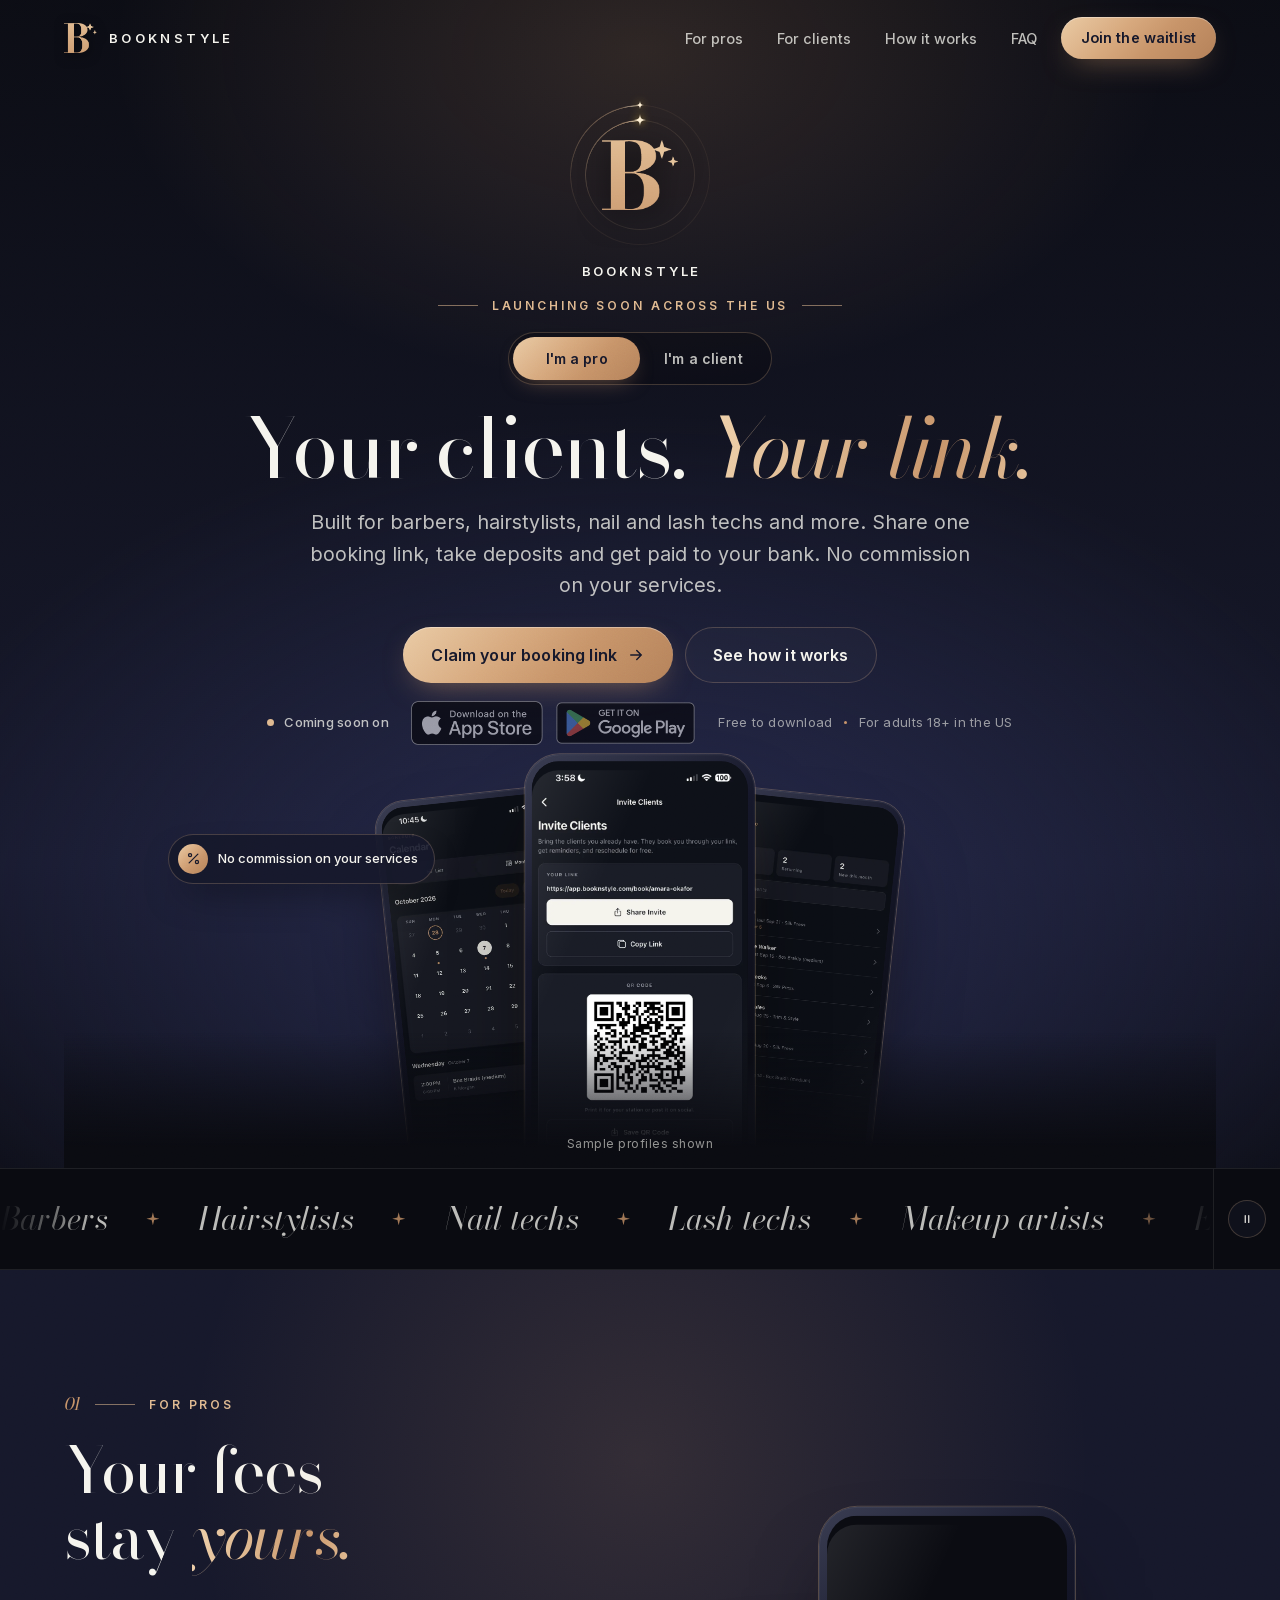
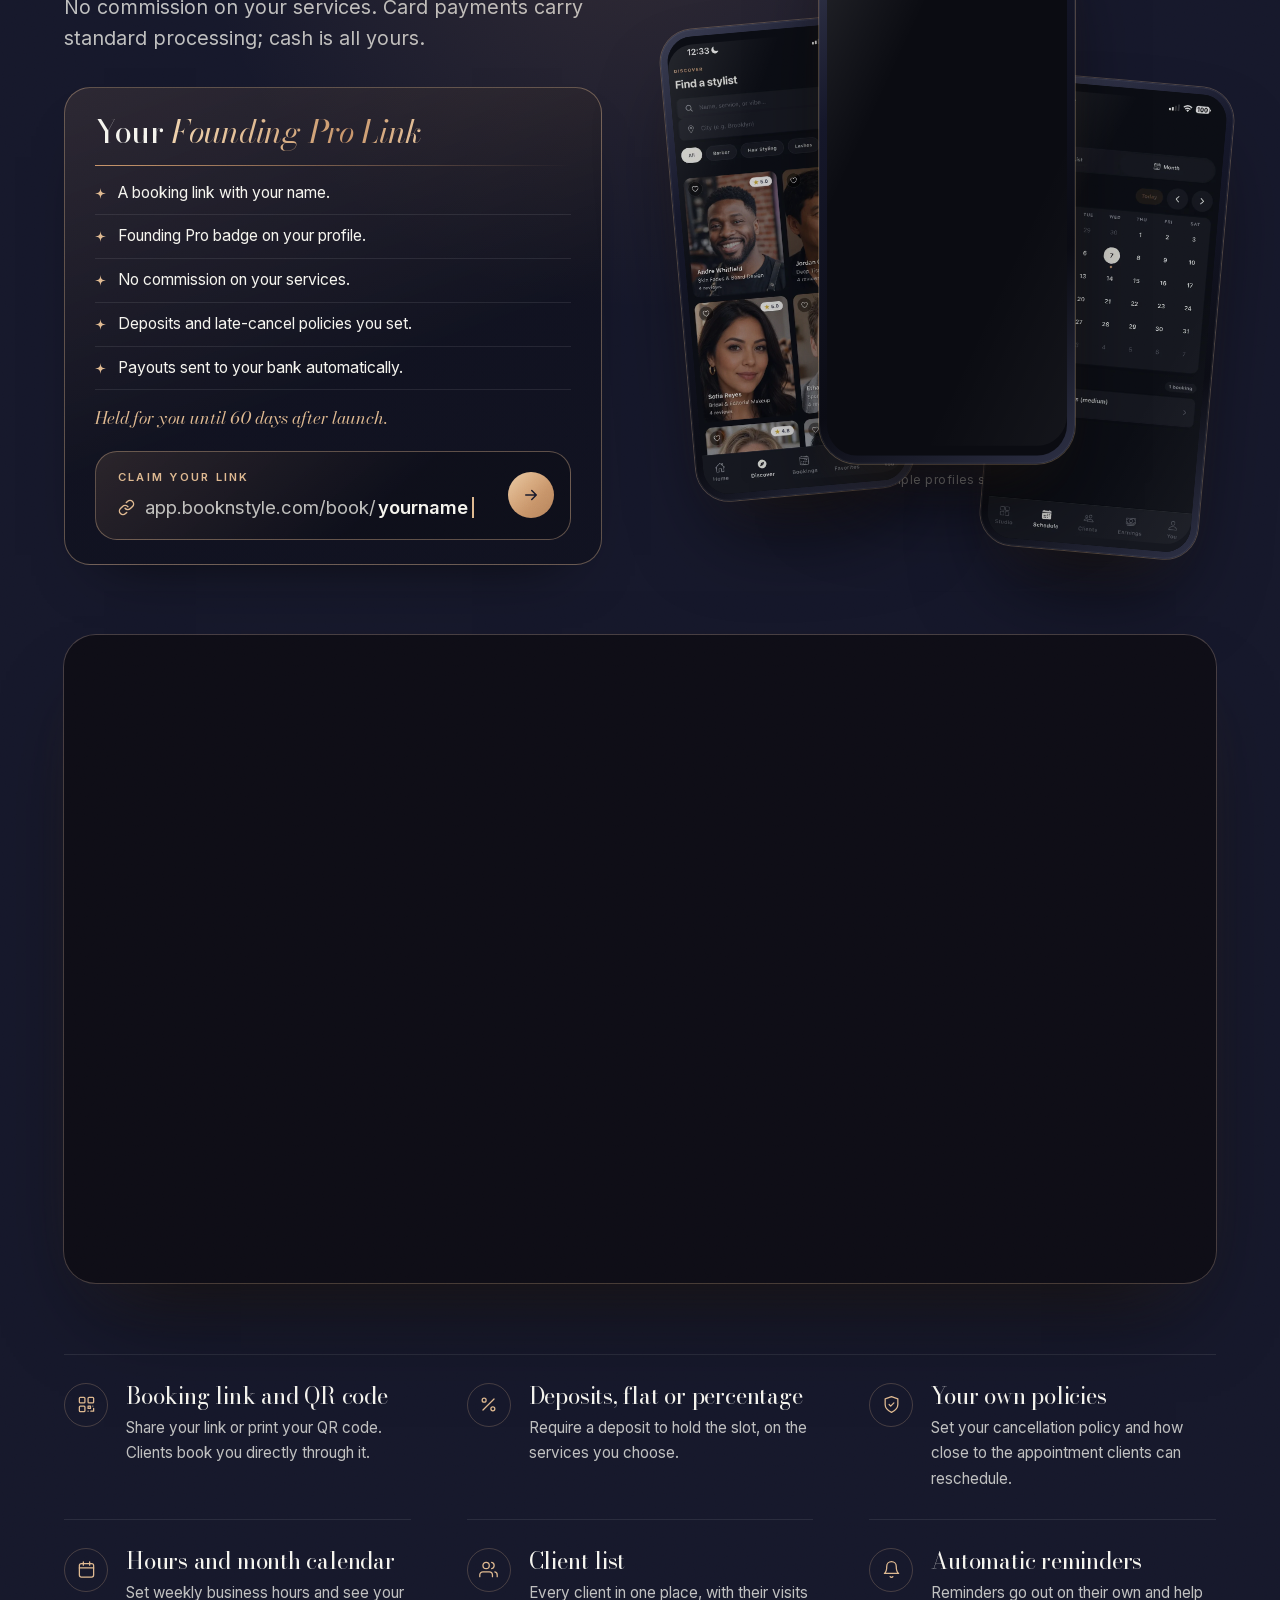
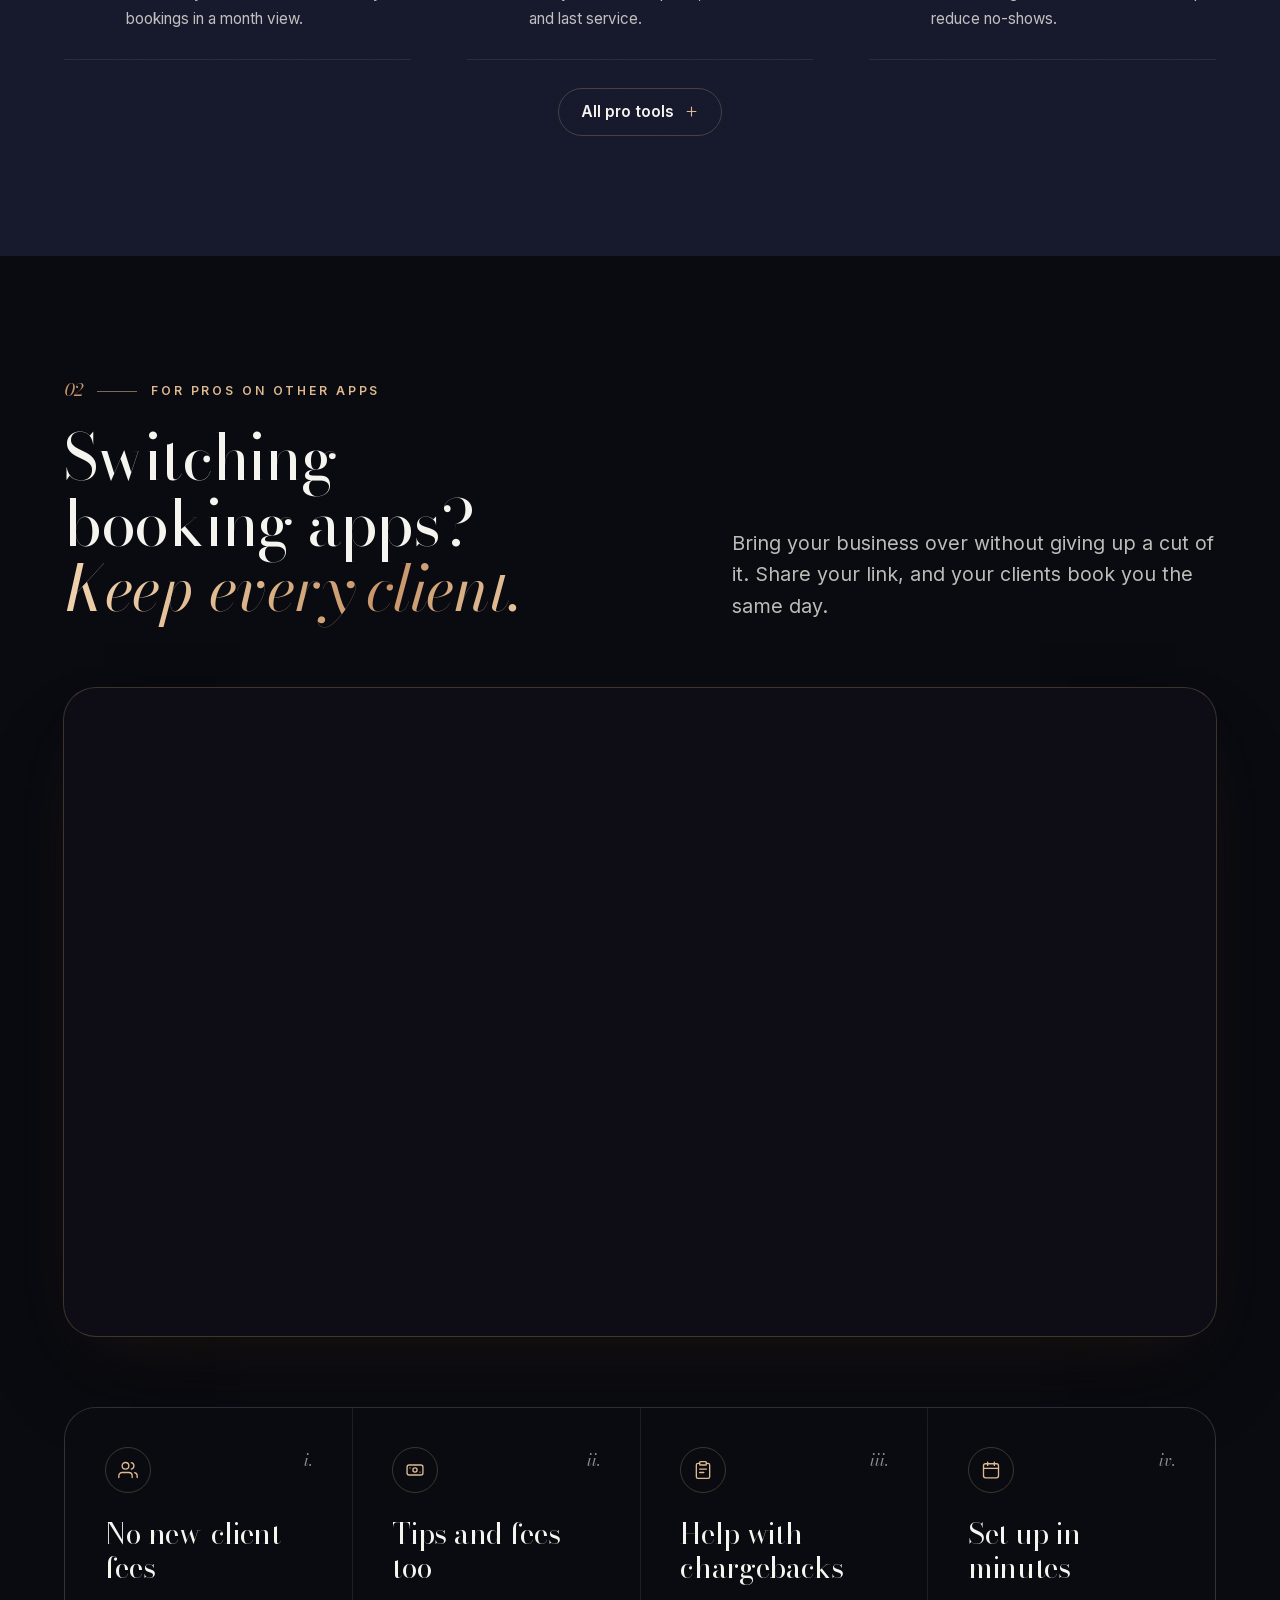
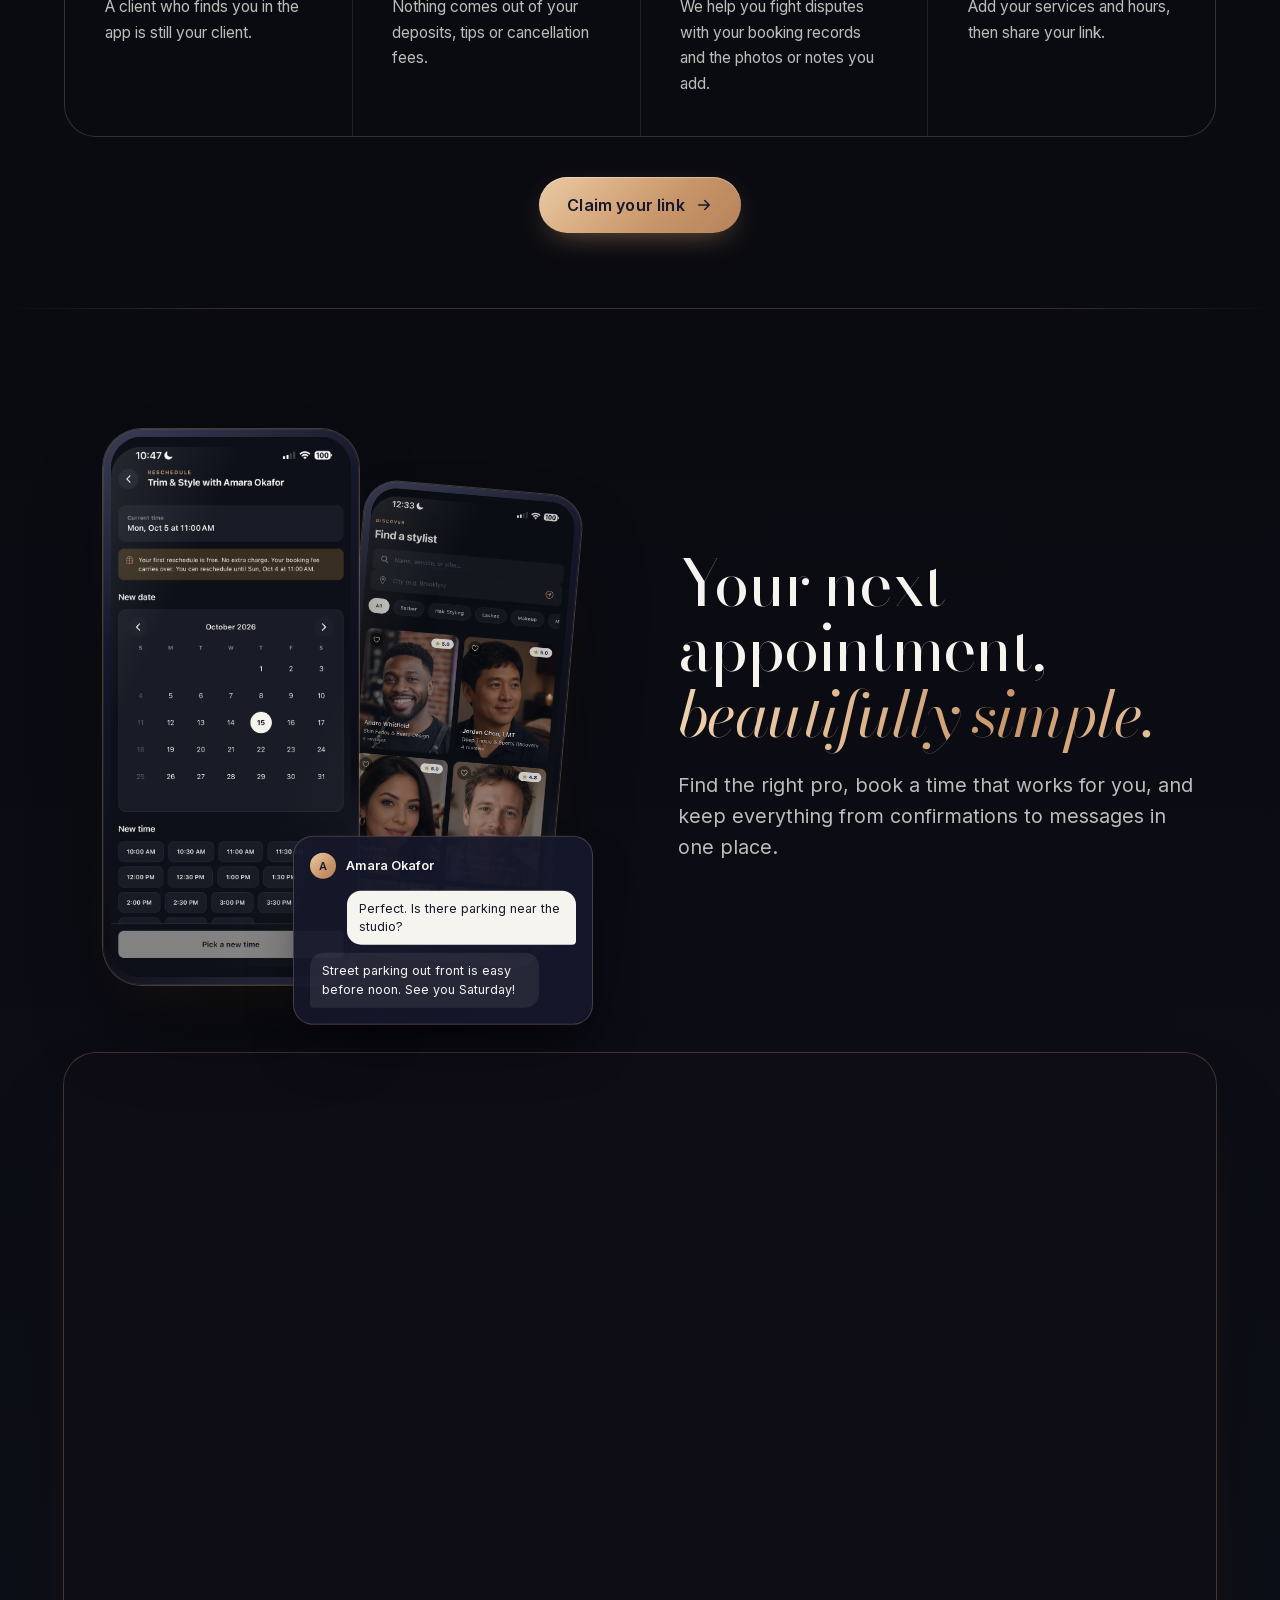
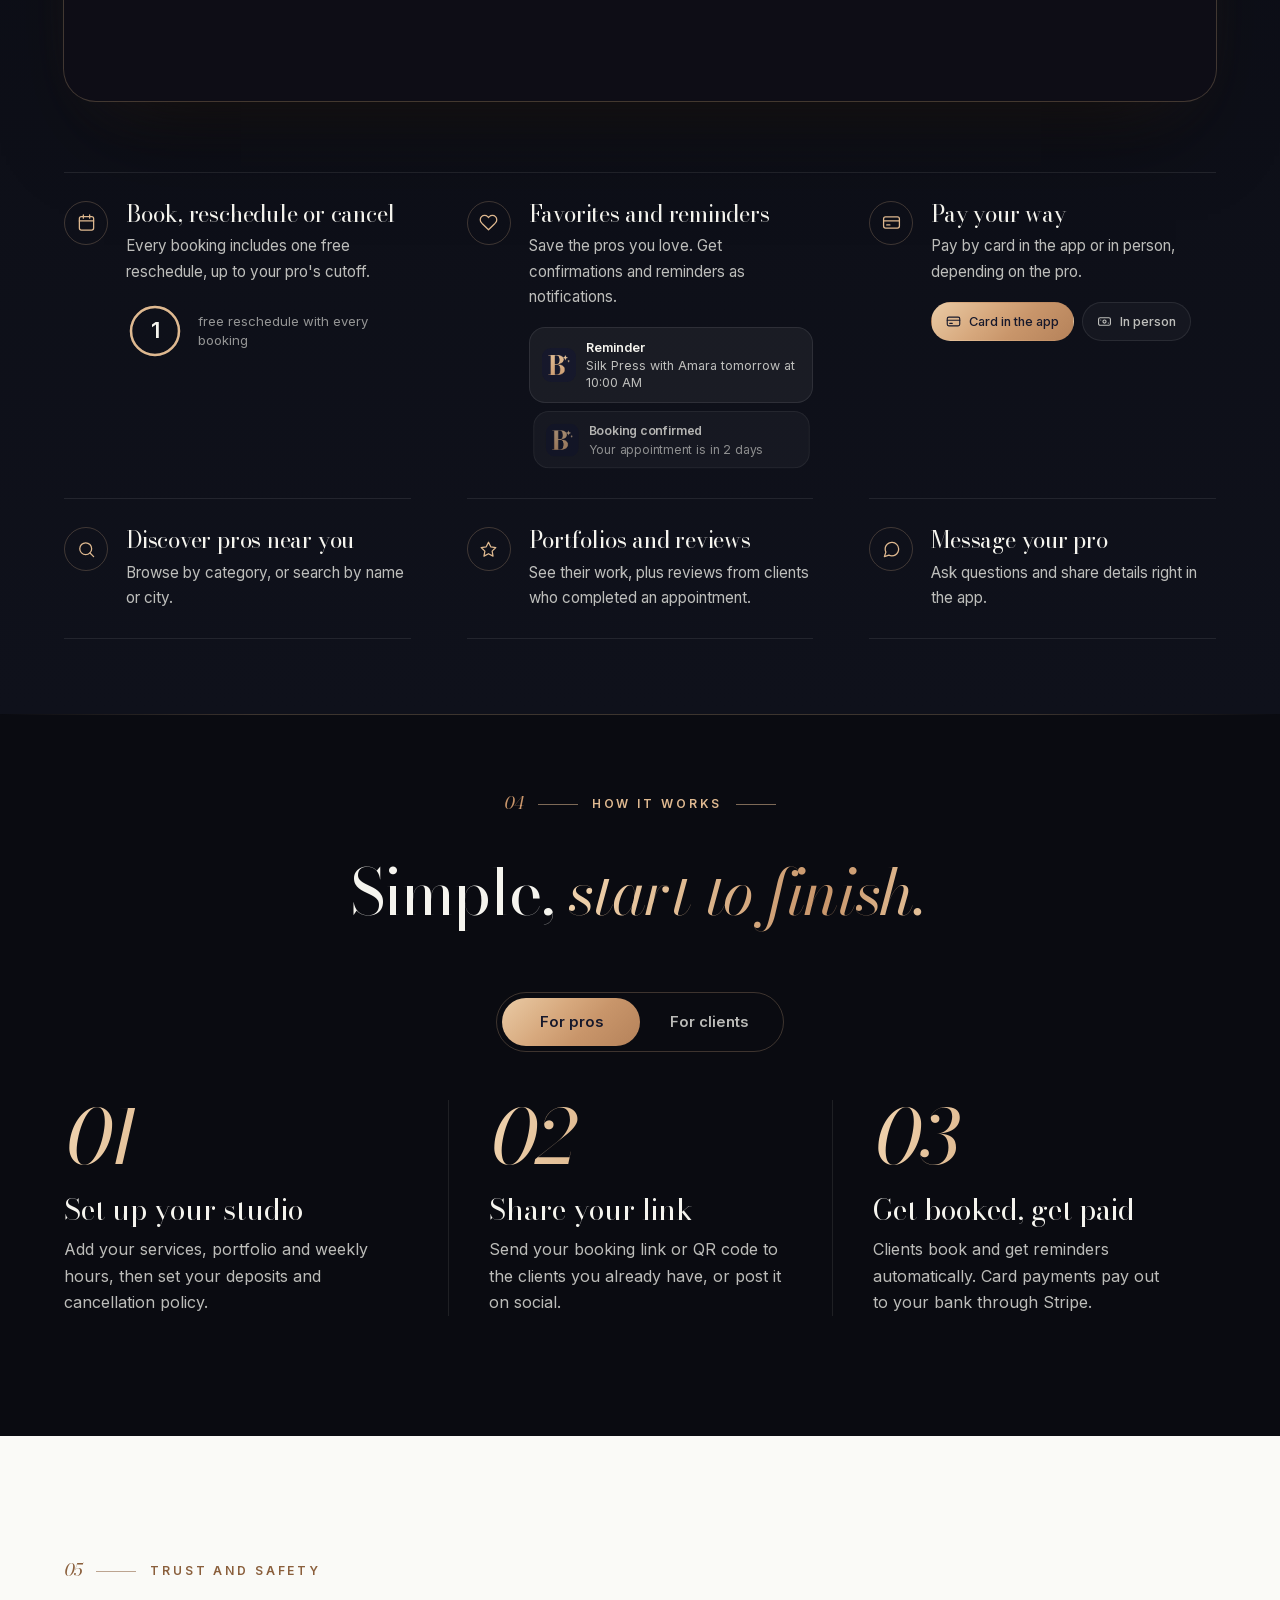
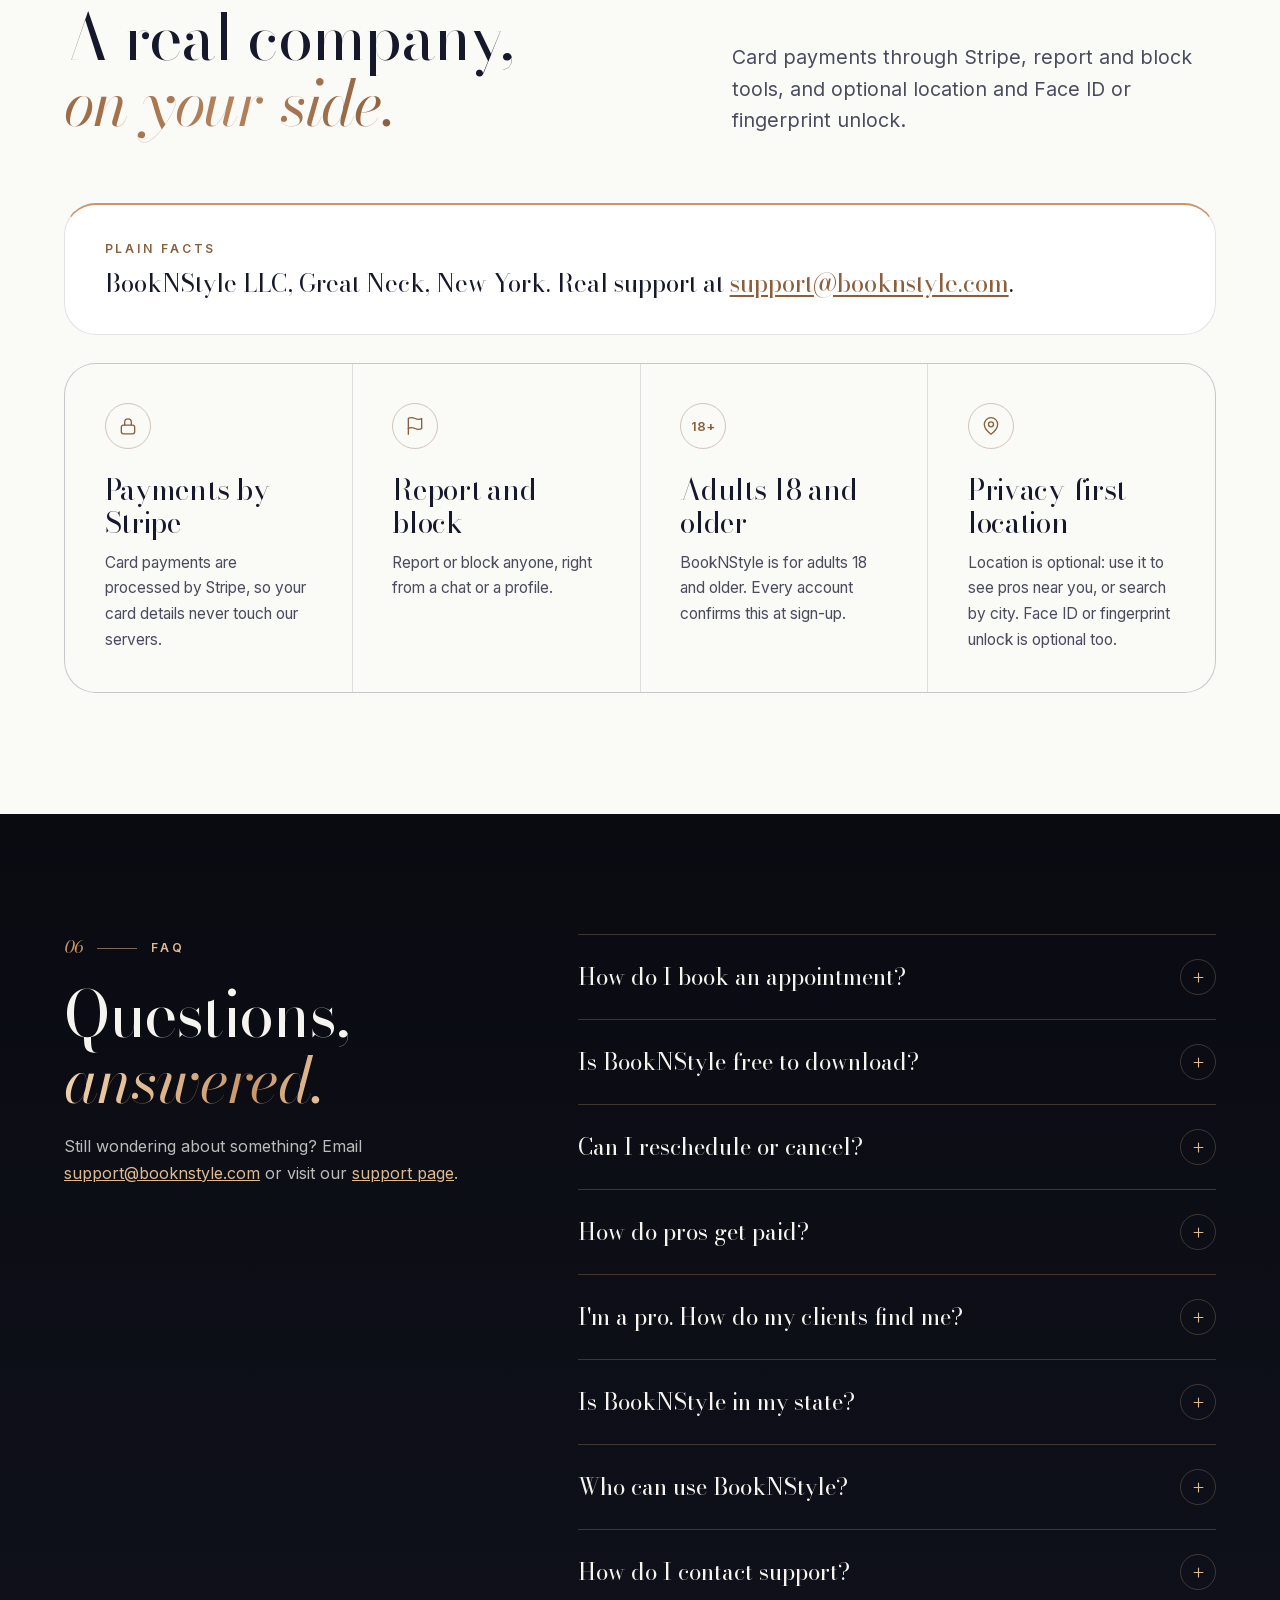
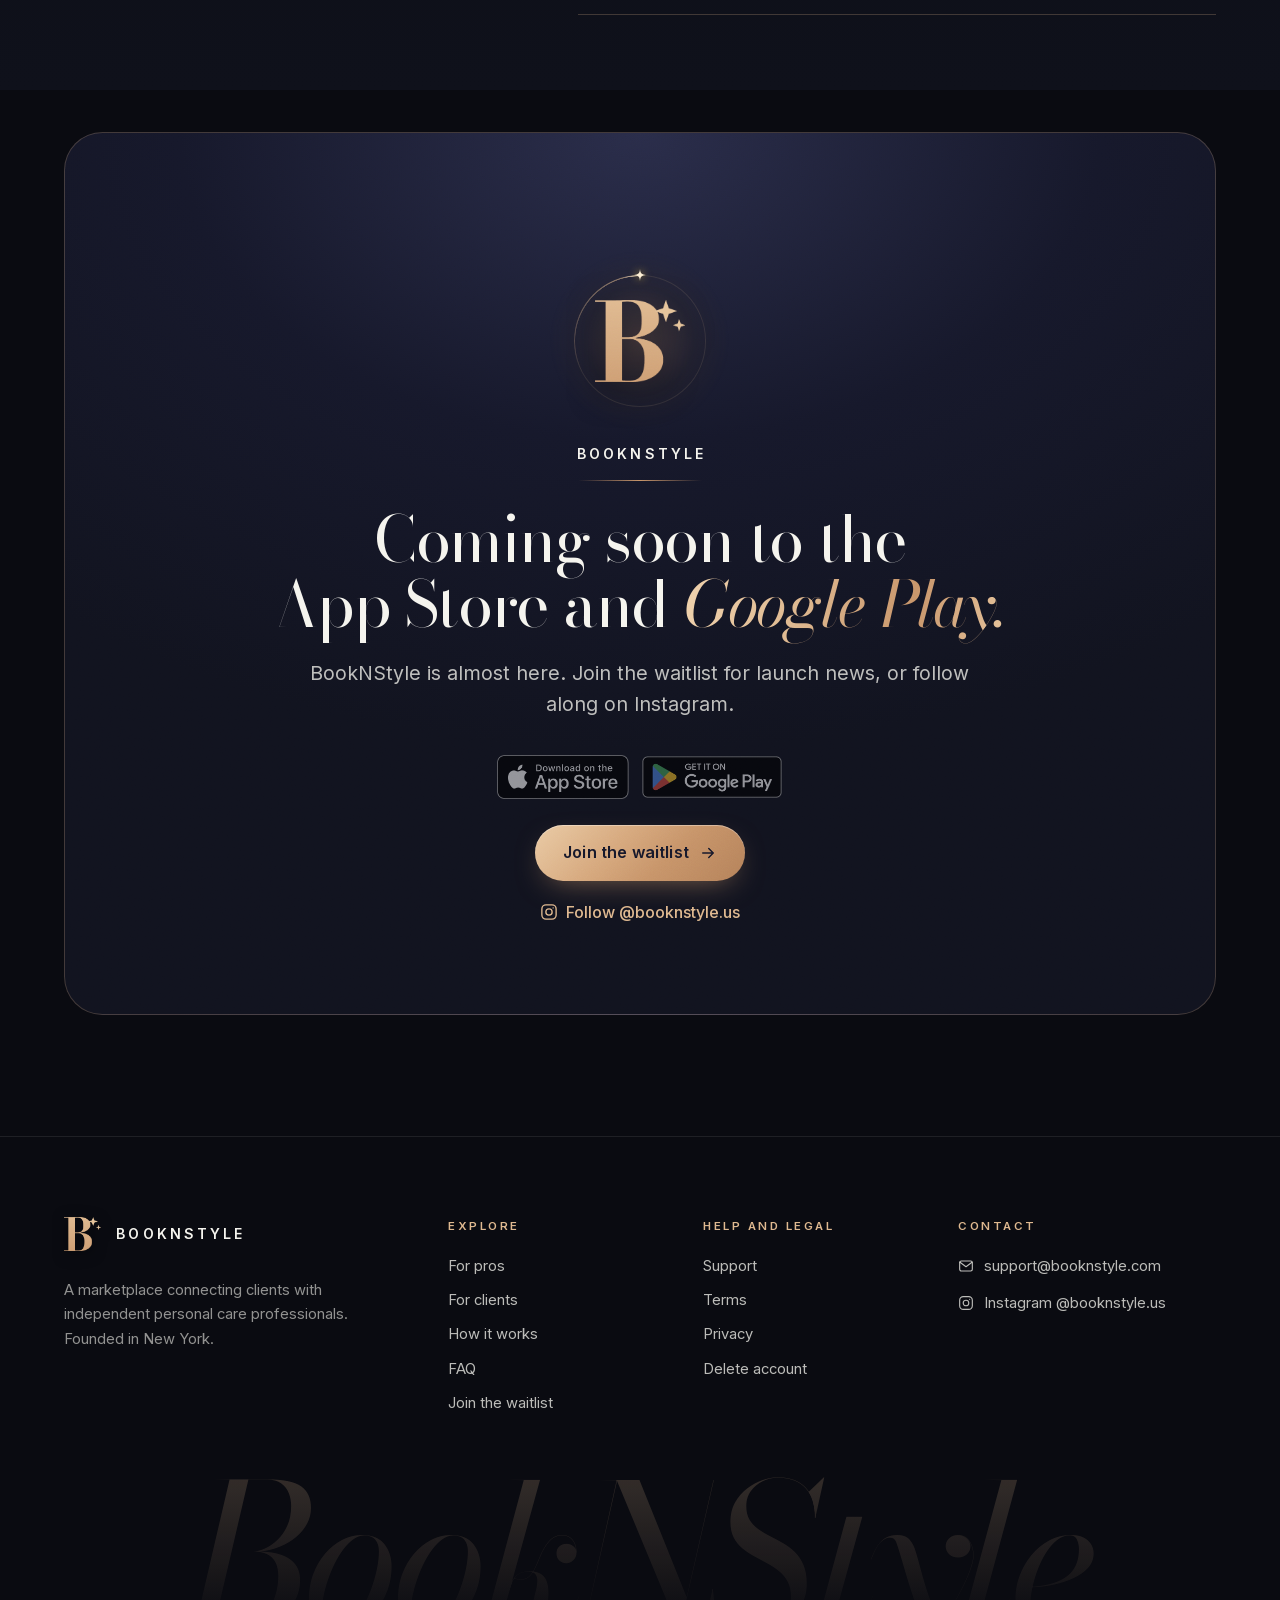
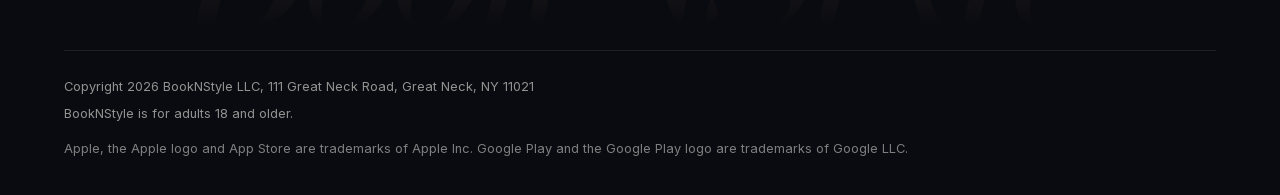
==== commit 554850ca: "Nationwide and luxury refinement: Launching soon across the US, Founding Pro Link and Kit, pro-first" ====
--- a/index.html
+++ b/index.html
@@ -17,29 +17,30 @@
   <meta property="og:url" content="https://booknstyle.com/">
   <meta property="og:title" content="BookNStyle | Book personal care pros near you">
   <meta property="og:description" content="Discover, book and message barbers, stylists, nail and lash techs, makeup artists, estheticians, massage therapists and tattoo artists, all in one app.">
-  <meta property="og:image" content="https://booknstyle.com/assets/og.png">
+  <meta property="og:image" content="https://booknstyle.com/assets/og.png?v=20261031">
   <meta property="og:image:width" content="1200">
   <meta property="og:image:height" content="630">
-  <meta property="og:image:alt" content="BookNStyle logo with the line: Book the beauty pros near you.">
+  <meta property="og:image:alt" content="BookNStyle logo with the line: Book the beauty pros near you. Launching soon across the US.">
   <meta property="og:locale" content="en_US">
   <meta name="twitter:card" content="summary_large_image">
   <meta name="twitter:title" content="BookNStyle | Book personal care pros near you">
   <meta name="twitter:description" content="Discover, book and message beauty and personal care pros near you, all in one app.">
-  <meta name="twitter:image" content="https://booknstyle.com/assets/og.png">
-  <meta name="twitter:image:alt" content="BookNStyle logo with the line: Book the beauty pros near you.">
+  <meta name="twitter:image" content="https://booknstyle.com/assets/og.png?v=20261031">
+  <meta name="twitter:image:alt" content="BookNStyle logo with the line: Book the beauty pros near you. Launching soon across the US.">
 
   <link rel="icon" href="favicon.ico" sizes="any">
   <link rel="icon" type="image/png" sizes="32x32" href="assets/favicon-32.png">
   <link rel="apple-touch-icon" href="assets/apple-touch-icon.png">
 
-  <link rel="preconnect" href="https://fonts.googleapis.com">
-  <link rel="preconnect" href="https://fonts.gstatic.com" crossorigin>
-  <link rel="stylesheet" href="https://fonts.googleapis.com/css2?family=Bodoni+Moda:ital,opsz,wght@0,6..96,400..500;1,6..96,400..500&amp;family=Inter:wght@400;500;600&amp;display=swap">
+  <!-- Fonts are hosted on this site (styles.css, section 0) and preloaded, so headlines never jump to Bodoni -->
+  <link rel="preload" href="assets/fonts/bodoni-moda.woff2" as="font" type="font/woff2" crossorigin>
+  <link rel="preload" href="assets/fonts/bodoni-moda-italic.woff2" as="font" type="font/woff2" crossorigin>
+  <link rel="preload" href="assets/fonts/inter.woff2" as="font" type="font/woff2" crossorigin>
   <link rel="preload" as="image" href="assets/mark.webp" type="image/webp">
-  <link rel="stylesheet" href="styles.css">
+  <link rel="stylesheet" href="styles.css?v=20261031a">
   <!-- aud-client: a link with ?for=clients opens the client version of the top section, set here so the pro version never flashes first -->
   <script>document.documentElement.classList.add('js');try{if(/^clients?$/i.test(new URLSearchParams(location.search).get('for')||''))document.documentElement.classList.add('aud-client');}catch(e){}</script>
-  <script src="main.js" defer></script>
+  <script src="main.js?v=20261031a" defer></script>
 
   <script type="application/ld+json">
   {
@@ -139,7 +140,6 @@
           <li><a href="#clients">For clients</a></li>
           <li><a href="#how">How it works</a></li>
           <li><a href="#faq">FAQ</a></li>
-          <li data-soon-only><a href="waitlist/">Waitlist</a></li>
         </ul>
         <div class="nav-extra">
           <a class="btn btn--gold" href="waitlist/" data-soon-only>Join the waitlist</a>
@@ -181,7 +181,7 @@
           <span class="gr__word" aria-hidden="true"><span style="--i:0">B</span><span style="--i:1">O</span><span style="--i:2">O</span><span style="--i:3">K</span><span style="--i:4">N</span><span style="--i:5">S</span><span style="--i:6">T</span><span style="--i:7">Y</span><span style="--i:8">L</span><span style="--i:9">E</span></span>
         </div>
 
-        <p class="eyebrow hero__kicker intro" style="--d:1.15s" data-soon-only><span class="eyebrow__rule"></span>Launching soon in New York<span class="eyebrow__rule"></span></p>
+        <p class="eyebrow hero__kicker intro" style="--d:1.15s" data-soon-only><span class="eyebrow__rule"></span>Launching soon across the US<span class="eyebrow__rule"></span></p>
         <p class="eyebrow hero__kicker intro" style="--d:1.15s" data-live-only hidden><span class="eyebrow__rule"></span>Now on iPhone and Android<span class="eyebrow__rule"></span></p>
 
         <!-- Pros first. Everything marked data-aud="client" shows instead of data-aud="pro" when html has
@@ -306,20 +306,28 @@
         <div class="chapter">
           <div class="chapter__head">
             <p class="eyebrow reveal"><span class="eyebrow__num">01</span><span class="eyebrow__rule"></span>For pros</p>
-            <h2 class="title reveal" id="pros-title" aria-describedby="fees-note" style="--d:.06s">Keep 100% of <em>your fees</em><sup><a href="#fees-note" aria-label="Fee note">*</a></sup></h2>
-            <p class="lead reveal" style="--d:.12s">Your business, your rules. BookNStyle takes no commission on your bookings, and you set the policies, deposits and hours that work for you.</p>
-            <!-- Required with the headline above: keep this footnote next to it, always visible. -->
-            <p class="footnote" id="fees-note">*Card payments have Stripe processing fees; cash payments are 100% yours.</p>
-            <ul class="pillars" role="list">
-              <li class="pillar reveal"><strong>Zero commission</strong><span>No cut of your bookings.</span></li>
-              <li class="pillar reveal" style="--d:.06s"><strong>Payouts to your bank</strong><span>Automatic, through Stripe.</span></li>
-              <li class="pillar reveal" style="--d:.12s"><strong>Cash-only option</strong><span>Collect in person, keep every dollar.</span></li>
-            </ul>
-            <a class="claim reveal" href="waitlist/?role=pro" data-soon-only>
-              <span class="claim__label">Claim it before launch</span>
-              <span class="claim__url"><svg aria-hidden="true"><use href="#i-link"/></svg>app.booknstyle.com/book/<strong>yourname</strong><span class="claim__caret" aria-hidden="true"></span></span>
-              <span class="claim__go" aria-hidden="true"><svg><use href="#i-arrow"/></svg></span>
-            </a>
+            <h2 class="title reveal" id="pros-title" style="--d:.06s">Your fees stay <em>yours.</em></h2>
+            <!-- Replaces "Keep 100% of your fees*" and its footnote: the processing note now sits in the line itself. -->
+            <p class="lead reveal" style="--d:.12s">No commission on your services. Card payments carry standard processing; cash is all yours.</p>
+            <!-- The one named pro offer (R3), word for word wherever it appears: here, the waitlist, emails, the kit and replies.
+                 No prices, no "free". Soon-only: the hold is a pre-launch promise. -->
+            <div class="offer reveal" style="--d:.16s" data-soon-only>
+              <h3 class="offer__title" id="offer-title">Your <em>Founding Pro Link</em></h3>
+              <span class="offer__rule" aria-hidden="true"></span>
+              <ul class="offer__list" role="list" aria-labelledby="offer-title">
+                <li><svg aria-hidden="true"><use href="#spark"/></svg>A booking link with your name.</li>
+                <li><svg aria-hidden="true"><use href="#spark"/></svg>Founding Pro badge on your profile.</li>
+                <li><svg aria-hidden="true"><use href="#spark"/></svg>No commission on your services.</li>
+                <li><svg aria-hidden="true"><use href="#spark"/></svg>Deposits and late-cancel policies you set.</li>
+                <li><svg aria-hidden="true"><use href="#spark"/></svg>Payouts sent to your bank automatically.</li>
+              </ul>
+              <p class="offer__hold">Held for you until 60 days after launch.</p>
+              <a class="claim" href="waitlist/?role=pro">
+                <span class="claim__label">Claim your link</span>
+                <span class="claim__url"><svg aria-hidden="true"><use href="#i-link"/></svg><span class="claim__host">app.booknstyle.com/book/</span><strong>yourname</strong><span class="claim__caret" aria-hidden="true"></span></span>
+                <span class="claim__go" aria-hidden="true"><svg><use href="#i-arrow"/></svg></span>
+              </a>
+            </div>
           </div>
           <div class="chapter__visual reveal">
             <div class="trio">
@@ -350,7 +358,7 @@
               <source media="(orientation: portrait) and (max-width: 1023px)" srcset="assets/video/p3-tall.webp" width="720" height="1280">
               <img class="film__poster" src="assets/video/p3-wide.webp" width="1280" height="720" alt="" loading="lazy" decoding="async">
             </picture>
-            <video class="film__video" muted playsinline loop preload="none" controls width="1280" height="720" data-start="6.2" aria-label="Short film: no commission on your services, and your clients stay yours." aria-describedby="film-p3-text">
+            <video class="film__video" muted playsinline loop preload="none" controls width="1280" height="720" data-start="0" aria-label="Short film: no commission on your services, and your clients stay yours." aria-describedby="film-p3-text">
               <source src="assets/video/p3-tall.mp4" type="video/mp4" media="(orientation: portrait) and (max-width: 1023px)">
               <source src="assets/video/p3-wide.mp4" type="video/mp4">
             </video>
@@ -365,20 +373,26 @@
               </button>
             </div>
           </div>
-          <figcaption class="sr-only" id="film-p3-text">Many booking apps take a cut of every booking. BookNStyle takes no commission on your services, only standard card processing, and cash payments stay yours. Your clients stay yours, and your booking link and QR code let them book you directly. Sample profiles shown.</figcaption>
+          <figcaption class="sr-only" id="film-p3-text">On some booking apps, a cut comes out when a new client books you. BookNStyle takes no commission on your services, only standard card processing, and cash payments stay yours. Your clients stay yours, and your booking link and QR code let them book you directly. Launching soon across the US. Pros, claim your link. Sample profiles shown.</figcaption>
         </figure>
 
         <ul class="rows rows--3" role="list" aria-label="Tools for pros">
           <li class="row reveal"><span class="row__icon" aria-hidden="true"><svg><use href="#i-qr"/></svg></span><h3>Booking link and QR code</h3><p>Share your link or print your QR code. Clients book you directly through it.</p></li>
           <li class="row reveal" style="--d:.06s"><span class="row__icon" aria-hidden="true"><svg><use href="#i-percent"/></svg></span><h3>Deposits, flat or percentage</h3><p>Require a deposit to hold the slot, on the services you choose.</p></li>
           <li class="row reveal" style="--d:.12s"><span class="row__icon" aria-hidden="true"><svg><use href="#i-shield"/></svg></span><h3>Your own policies</h3><p>Set your cancellation policy and how close to the appointment clients can reschedule.</p></li>
-          <li class="row reveal"><span class="row__icon" aria-hidden="true"><svg><use href="#i-clipboard"/></svg></span><h3>Custom intake forms</h3><p>Ask about allergies, skin details or treatment prep before the appointment.</p></li>
-          <li class="row reveal" style="--d:.06s"><span class="row__icon" aria-hidden="true"><svg><use href="#i-image"/></svg></span><h3>Portfolio and service menu</h3><p>Show off your work next to the services you offer, all in one profile.</p></li>
-          <li class="row reveal" style="--d:.12s"><span class="row__icon" aria-hidden="true"><svg><use href="#i-calendar"/></svg></span><h3>Hours and month calendar</h3><p>Set weekly business hours and see your bookings in a month view.</p></li>
-          <li class="row reveal"><span class="row__icon" aria-hidden="true"><svg><use href="#i-users"/></svg></span><h3>Client list</h3><p>Every client in one place, with their visits and last service.</p></li>
-          <li class="row reveal" style="--d:.06s"><span class="row__icon" aria-hidden="true"><svg><use href="#i-list"/></svg></span><h3>Waitlist</h3><p>Clients can join your waitlist for popular times.</p></li>
+          <li class="row reveal"><span class="row__icon" aria-hidden="true"><svg><use href="#i-calendar"/></svg></span><h3>Hours and month calendar</h3><p>Set weekly business hours and see your bookings in a month view.</p></li>
+          <li class="row reveal" style="--d:.06s"><span class="row__icon" aria-hidden="true"><svg><use href="#i-users"/></svg></span><h3>Client list</h3><p>Every client in one place, with their visits and last service.</p></li>
           <li class="row reveal" style="--d:.12s"><span class="row__icon" aria-hidden="true"><svg><use href="#i-bell"/></svg></span><h3>Automatic reminders</h3><p>Reminders go out on their own and help reduce no-shows.</p></li>
         </ul>
+        <!-- The other three tools, one tap away, to keep the phone page short (R3) -->
+        <details class="tools-more">
+          <summary>All pro tools<svg aria-hidden="true"><use href="#i-plus"/></svg></summary>
+          <ul class="rows rows--3" role="list" aria-label="More tools for pros">
+            <li class="row"><span class="row__icon" aria-hidden="true"><svg><use href="#i-clipboard"/></svg></span><h3>Custom intake forms</h3><p>Ask about allergies, skin details or treatment prep before the appointment.</p></li>
+            <li class="row"><span class="row__icon" aria-hidden="true"><svg><use href="#i-image"/></svg></span><h3>Portfolio and services</h3><p>Show off your work next to the services you offer, all in one profile.</p></li>
+            <li class="row"><span class="row__icon" aria-hidden="true"><svg><use href="#i-list"/></svg></span><h3>Waitlist</h3><p>Clients can join your waitlist for popular times.</p></li>
+          </ul>
+        </details>
       </div>
     </section>
 
@@ -391,7 +405,7 @@
             <p class="eyebrow reveal"><span class="eyebrow__num">02</span><span class="eyebrow__rule"></span>For pros on other apps</p>
             <h2 class="title reveal" id="switch-title" style="--d:.06s">Switching booking apps? <em>Keep every client.</em></h2>
           </div>
-          <p class="lead reveal" style="--d:.12s">Bring your business over without giving up a cut of it. Set up in minutes, share your link, and your clients book you the same day.</p>
+          <p class="lead reveal" style="--d:.12s">Bring your business over without giving up a cut of it. Share your link, and your clients book you the same day.</p>
         </div>
 
         <!-- Film P6 "Your link held": same player as the films above, and soon-only for the same reason -->
@@ -401,7 +415,7 @@
               <source media="(orientation: portrait) and (max-width: 1023px)" srcset="assets/video/p6-tall.webp" width="720" height="1280">
               <img class="film__poster" src="assets/video/p6-wide.webp" width="1280" height="720" alt="" loading="lazy" decoding="async">
             </picture>
-            <video class="film__video" muted playsinline loop preload="none" controls width="1280" height="720" data-start="5" aria-label="Short film: thinking of switching booking apps? Claim your booking link now and it is held for you." aria-describedby="film-p6-text">
+            <video class="film__video" muted playsinline loop preload="none" controls width="1280" height="720" data-start="0" aria-label="Short film: thinking of switching booking apps? Claim your booking link now and it is held for you." aria-describedby="film-p6-text">
               <source src="assets/video/p6-tall.mp4" type="video/mp4" media="(orientation: portrait) and (max-width: 1023px)">
               <source src="assets/video/p6-wide.mp4" type="video/mp4">
             </video>
@@ -416,20 +430,18 @@
               </button>
             </div>
           </div>
-          <figcaption class="sr-only" id="film-p6-text">Thinking of switching? Before you move: one link with your name on it, no commission on your services, and payouts sent automatically to your bank, with only standard card processing. Your link is held for you until 60 days after launch. Share it your way: text it, post it, or show the QR code, and set your deposit and late cancel policies, shown before clients book. Reminders go to you and your client. Launching soon in New York. Pros, claim your booking link. Sample booking link shown.</figcaption>
+          <figcaption class="sr-only" id="film-p6-text">Thinking of switching? Before you move: one link with your name on it, no commission on your services, and payouts sent automatically to your bank, with only standard card processing. Your link is held for you until 60 days after launch. Share it your way: text it, post it, or show the QR code, and set your deposit and late cancel policies, shown before clients book. Reminders go to you and your client. Launching soon across the US. Pros, claim your booking link. Sample booking link shown.</figcaption>
         </figure>
 
-        <ul class="cards cards--3" role="list">
-          <li class="card reveal"><span class="card__n" aria-hidden="true">i.</span><span class="card__icon" aria-hidden="true"><svg><use href="#i-percent"/></svg></span><h3>No commission</h3><p>Not on your services, deposits, tips or cancellation fees.</p></li>
-          <li class="card reveal" style="--d:.06s"><span class="card__n" aria-hidden="true">ii.</span><span class="card__icon" aria-hidden="true"><svg><use href="#i-users"/></svg></span><h3>No new-client fees</h3><p>A client who finds you in the app is still your client.</p></li>
-          <li class="card reveal" style="--d:.12s"><span class="card__n" aria-hidden="true">iii.</span><span class="card__icon" aria-hidden="true"><svg><use href="#i-shield"/></svg></span><h3>Your rules</h3><p>Deposits, cancellation policy, reschedule cutoff and ID checks.</p></li>
-          <li class="card reveal"><span class="card__n" aria-hidden="true">iv.</span><span class="card__icon" aria-hidden="true"><svg><use href="#i-bell"/></svg></span><h3>Instant booking alerts</h3><p>Know the moment someone books you.</p></li>
-          <li class="card reveal" style="--d:.06s"><span class="card__n" aria-hidden="true">v.</span><span class="card__icon" aria-hidden="true"><svg><use href="#i-clipboard"/></svg></span><h3>Help with chargebacks</h3><p>We help you fight disputes with your booking records and the photos or notes you add.</p></li>
-          <li class="card reveal" style="--d:.12s"><span class="card__n" aria-hidden="true">vi.</span><span class="card__icon" aria-hidden="true"><svg><use href="#i-calendar"/></svg></span><h3>Set up in 10 minutes</h3><p>Add your services and hours, then share your link.</p></li>
+        <ul class="cards cards--4" role="list">
+          <li class="card reveal"><span class="card__n" aria-hidden="true">i.</span><span class="card__icon" aria-hidden="true"><svg><use href="#i-users"/></svg></span><h3>No new-client fees</h3><p>A client who finds you in the app is still your client.</p></li>
+          <li class="card reveal" style="--d:.06s"><span class="card__n" aria-hidden="true">ii.</span><span class="card__icon" aria-hidden="true"><svg><use href="#i-cash"/></svg></span><h3>Tips and fees too</h3><p>Nothing comes out of your deposits, tips or cancellation fees.</p></li>
+          <li class="card reveal" style="--d:.12s"><span class="card__n" aria-hidden="true">iii.</span><span class="card__icon" aria-hidden="true"><svg><use href="#i-clipboard"/></svg></span><h3>Help with chargebacks</h3><p>We help you fight disputes with your booking records and the photos or notes you add.</p></li>
+          <li class="card reveal" style="--d:.18s"><span class="card__n" aria-hidden="true">iv.</span><span class="card__icon" aria-hidden="true"><svg><use href="#i-calendar"/></svg></span><h3>Set up in minutes</h3><p>Add your services and hours, then share your link.</p></li>
         </ul>
         <div class="cta-row reveal">
           <a class="btn btn--gold" href="#download" data-live-only hidden>Get the app</a>
-          <a class="btn btn--gold" href="waitlist/?role=pro" data-soon-only>Join the waitlist as a pro<svg class="btn__arrow" aria-hidden="true"><use href="#i-arrow"/></svg></a>
+          <a class="btn btn--gold" href="waitlist/?role=pro" data-soon-only>Claim your link<svg class="btn__arrow" aria-hidden="true"><use href="#i-arrow"/></svg></a>
         </div>
       </div>
     </section>
@@ -458,10 +470,10 @@
                   <img class="phone__screen" src="assets/screens/reschedule.webp" width="700" height="1521" alt="Reschedule screen: a note that the first reschedule is free, a month calendar and open times to pick from." loading="lazy" decoding="async">
                 </div></div>
               </figure>
-              <div class="mock-chat" data-parallax="0.12" role="img" aria-label="Example chat: a client asks about parking near the studio, and her stylist says street parking is easy before noon.">
+              <div class="mock-chat" data-parallax="0.12" role="img" aria-label="Example chat: a client asks about parking near the studio, and her pro says street parking out front is easy before noon.">
                 <p class="mock-chat__head"><span class="mock-chat__av" aria-hidden="true">A</span>Amara Okafor</p>
                 <p class="mock-chat__b mock-chat__b--me">Perfect. Is there parking near the studio?</p>
-                <p class="mock-chat__b mock-chat__b--them">Street parking on Bedford Ave is easy before noon. See you Saturday!</p>
+                <p class="mock-chat__b mock-chat__b--them">Street parking out front is easy before noon. See you Saturday!</p>
               </div>
             </div>
             <p class="sample-note">Sample profiles shown</p>
@@ -477,7 +489,7 @@
               <source media="(orientation: portrait) and (max-width: 1023px)" srcset="assets/video/c1-tall.webp" width="720" height="1280">
               <img class="film__poster" src="assets/video/c1-wide.webp" width="1280" height="720" alt="" loading="lazy" decoding="async">
             </picture>
-            <video class="film__video" muted playsinline loop preload="none" controls width="1280" height="720" data-start="3.6" aria-label="Short film: find a pro near you, book in a few taps and get a reminder before every visit." aria-describedby="film-c1-text">
+            <video class="film__video" muted playsinline loop preload="none" controls width="1280" height="720" data-start="0" aria-label="Short film: find a pro near you, book in a few taps and get a reminder before every visit." aria-describedby="film-c1-text">
               <source src="assets/video/c1-tall.mp4" type="video/mp4" media="(orientation: portrait) and (max-width: 1023px)">
               <source src="assets/video/c1-wide.mp4" type="video/mp4">
             </video>
@@ -492,7 +504,7 @@
               </button>
             </div>
           </div>
-          <figcaption class="sr-only" id="film-c1-text">A search for a silk press shows three pros nearby, with ratings and distance. A pro's profile shows reviews from completed appointments, then open times, a booking confirmed for Saturday at 10:00 AM, and a reminder before the visit. Sample profiles shown.</figcaption>
+          <figcaption class="sr-only" id="film-c1-text">Your go-to pro is closer than you think. A search for a silk press finds them again in one tap. Book in a few taps from their open times, with no more texting back and forth, and get reminders 48 and 24 hours before the visit. Every pro, one app. Launching soon across the US. Clients, save your spot. Sample profiles shown.</figcaption>
         </figure>
 
         <ul class="rows rows--3" role="list">
@@ -570,9 +582,13 @@
         <div class="section-head section-head--split">
           <div>
             <p class="eyebrow reveal"><span class="eyebrow__num">05</span><span class="eyebrow__rule"></span>Trust and safety</p>
-            <h2 class="title reveal" id="trust-title" style="--d:.06s">Built with care, <em>by design.</em></h2>
+            <h2 class="title reveal" id="trust-title" style="--d:.06s">A real company, <em>on your side.</em></h2>
           </div>
           <p class="lead reveal" style="--d:.12s">Card payments through Stripe, report and block tools, and optional location and Face ID or fingerprint unlock.</p>
+        </div>
+        <div class="facts reveal">
+          <p class="facts__label">Plain facts</p>
+          <p>BookNStyle LLC, Great Neck, New York. Real support at <a href="mailto:support@booknstyle.com">support@booknstyle.com</a>.</p>
         </div>
         <ul class="cards cards--4" role="list">
           <li class="card reveal"><span class="card__icon" aria-hidden="true"><svg><use href="#i-lock"/></svg></span><h3>Payments by Stripe</h3><p>Card payments are processed by Stripe, so your card details never touch our servers.</p></li>
@@ -606,11 +622,15 @@
           </details>
           <details class="faq__item" name="faq">
             <summary>How do pros get paid?<span class="faq__icon" aria-hidden="true"><svg><use href="#i-plus"/></svg></span></summary>
-            <div class="faq__answer"><p>Card payments pay out automatically to the pro's bank account through Stripe. Cash payments are made in person and are 100% theirs. BookNStyle takes no commission on bookings.</p></div>
+            <div class="faq__answer"><p>Card payments pay out automatically to the pro's bank account through Stripe. Cash payments are made in person and are 100% theirs. BookNStyle takes no commission on their services.</p></div>
           </details>
           <details class="faq__item" name="faq">
             <summary>I'm a pro. How do my clients find me?<span class="faq__icon" aria-hidden="true"><svg><use href="#i-plus"/></svg></span></summary>
             <div class="faq__answer"><p>Clients can discover you by category, name or city. You can also share your personal booking link or QR code with the clients you already have, so they can book you directly.</p></div>
+          </details>
+          <details class="faq__item" name="faq">
+            <summary>Is BookNStyle in my state?<span class="faq__icon" aria-hidden="true"><svg><use href="#i-plus"/></svg></span></summary>
+            <div class="faq__answer"><p>BookNStyle is launching soon across the US. Join the waitlist and we'll email you the day BookNStyle opens where you are.</p></div>
           </details>
           <details class="faq__item" name="faq">
             <summary>Who can use BookNStyle?<span class="faq__icon" aria-hidden="true"><svg><use href="#i-plus"/></svg></span></summary>
--- a/styles.css
+++ b/styles.css
@@ -2,6 +2,17 @@
    Static CSS, no frameworks. Every animation runs on transform and opacity
    (the logo wipe is a CSS mask position, painted once per frame on a 100px
    image). prefers-reduced-motion shows the finished, still logo. */
+
+/* ==========================================================================
+   0. Fonts: hosted here (assets/fonts, SIL Open Font License), not on Google's
+   servers, so the first view on cellular needs no extra connections. Each
+   page preloads the Bodoni files and Inter, so headlines are drawn in Bodoni
+   from the first paint instead of jumping when it arrives. Latin only (the
+   subset Google served). Both families are variable fonts.
+   ========================================================================== */
+@font-face { font-family: "Bodoni Moda"; font-style: normal; font-weight: 400 500; font-display: swap; src: url("assets/fonts/bodoni-moda.woff2") format("woff2"); }
+@font-face { font-family: "Bodoni Moda"; font-style: italic; font-weight: 400 500; font-display: swap; src: url("assets/fonts/bodoni-moda-italic.woff2") format("woff2"); }
+@font-face { font-family: "Inter"; font-style: normal; font-weight: 400 600; font-display: swap; src: url("assets/fonts/inter.woff2") format("woff2"); }
 
 /* ==========================================================================
    1. Tokens
@@ -841,3 +852,98 @@
   *, *::before, *::after { animation: none !important; transition-duration: .01ms !important; }
   [data-parallax] { transform: none !important; }
 }
+
+/* ==========================================================================
+   20. Founding Pro Link offer, the pro tools drawer, the plain-facts card
+   (luxury refinement, Oct 30 2026: R3 and R24)
+   ========================================================================== */
+/* One named offer, word for word on the home page and the waitlist. No prices, no "free". */
+.offer {
+  position: relative; margin-top: 32px; padding: 26px clamp(20px, 2vw + 12px, 30px) 24px; border-radius: 26px;
+  border: 1px solid rgba(223, 185, 144, .38);
+  background: linear-gradient(160deg, rgba(200, 149, 106, .13), rgba(10, 11, 17, .42) 58%);
+  box-shadow: 0 30px 60px -40px rgba(0, 0, 0, .8);
+}
+.offer__title { font-family: var(--serif); font-weight: 400; font-size: clamp(1.55rem, 1.3rem + 1vw, 2rem); line-height: 1.1; letter-spacing: -.01em; color: var(--cream); }
+.offer__title em { font-style: italic; background: var(--grad-gold-text); -webkit-background-clip: text; background-clip: text; color: transparent; padding-right: .06em; }
+.offer__rule { display: block; height: 1px; margin: 16px 0 6px; background: linear-gradient(90deg, var(--champ), rgba(200, 149, 106, 0)); }
+.offer__list li { display: flex; align-items: baseline; gap: 12px; padding: 10px 0; border-bottom: 1px solid var(--line-soft); color: var(--text); font-size: .98rem; line-height: 1.45; }
+.offer__list svg { flex: none; width: 11px; height: 11px; fill: var(--champ-l); translate: 0 1px; }
+.offer__hold { margin-top: 14px; font-family: var(--serif); font-style: italic; font-size: 1.08rem; color: var(--champ-l); }
+.offer .claim { margin-top: 18px; }
+
+/* The last pro tools, one tap away ("All pro tools") */
+.tools-more { margin-top: 0; }
+.tools-more > summary {
+  list-style: none; cursor: pointer; display: flex; width: fit-content; margin: 28px auto 0; align-items: center; gap: 10px;
+  min-height: 48px; padding: 0 22px; border-radius: 999px; border: 1px solid var(--line); color: var(--text);
+  font-size: .95rem; font-weight: 600; transition: border-color .3s, background-color .3s;
+}
+.tools-more > summary::-webkit-details-marker { display: none; }
+.tools-more > summary:hover { border-color: var(--champ-l); background: rgba(200, 149, 106, .08); }
+.tools-more > summary svg { width: 15px; height: 15px; fill: none; stroke: var(--champ-l); stroke-width: 1.8; stroke-linecap: round; transition: transform .5s var(--ease-out); }
+.tools-more[open] > summary svg { transform: rotate(45deg); }
+.tools-more[open] > summary { margin-bottom: 0; }
+.tools-more .rows { margin-top: 20px; }
+
+/* Trust: one card of plain facts above the four */
+.facts {
+  display: grid; gap: 8px; margin-bottom: 28px; padding: clamp(24px, 2vw + 12px, 34px) clamp(24px, 2vw + 14px, 40px);
+  border-radius: var(--radius-lg); background: #fff; border: 1px solid var(--ink-line); border-top: 2px solid var(--champ);
+}
+.facts__label { font-size: var(--fs-eyebrow); font-weight: 600; letter-spacing: .24em; text-transform: uppercase; color: #8A5F3C; }
+.facts p:last-child { font-family: var(--serif); font-size: clamp(1.2rem, 1.05rem + .6vw, 1.55rem); line-height: 1.35; color: var(--ink-text); }
+.facts a { color: #8A5F3C; text-underline-offset: 3px; }
+
+/* Over the light Trust section the see-through header would turn a muddy grey: solid near-black there (main.js) */
+.site-header.is-over-paper::before { opacity: 1; background: var(--ink-0); }
+
+/* Phones: a smaller hero logo with no spelled-out wordmark (the header docks the wordmark as soon as
+   you scroll), so the headline and the first button sit on the first screen */
+@media (max-width: 599px) {
+  .hero { padding-top: 58px; }
+  .hero .gr--hero { --h: 40px; margin-bottom: 6px; }
+  .hero .gr--hero .gr__word { display: none; }
+}
+
+/* Phones: a shorter home page (R3, about 13 screens instead of 19). Same content order and wording as
+   on larger screens; only the spacing tightens, the pros' phone trio (the hero already shows those
+   screens) steps aside, and the card grids go two across. */
+@media (max-width: 719px) {
+  :root { --section: 3.25rem; }
+  #pros .chapter__visual, #clients .chapter__visual { display: none; }
+  .section-head { margin-bottom: 2rem; }
+  .rows { margin-top: 2rem; }
+  .offer { margin-top: 24px; padding-top: 22px; }
+  .offer__list li { padding: 8px 0; font-size: .95rem; }
+  .row { padding-block: 20px; }
+  .row h3 { font-size: 1.22rem; }
+  .vig { margin-top: 12px; }
+  .vig-notes .note + .note { display: none; }
+  .cards { grid-template-columns: 1fr 1fr; }
+  .card { padding: 20px 16px 22px; }
+  .card__icon { width: 36px; height: 36px; margin-bottom: 14px; }
+  .card__icon svg { width: 17px; height: 17px; }
+  .card__n { top: 20px; right: 16px; font-size: .9rem; }
+  .card h3 { font-size: 1.12rem; }
+  .card p { font-size: .86rem; line-height: 1.5; margin-top: 6px; }
+  .tabs__list { margin-bottom: 26px; }
+  .step { display: grid; grid-template-columns: auto 1fr; column-gap: 16px; padding: 20px 0; }
+  .step__num { grid-row: span 2; font-size: 2.4rem; margin: 0; }
+  .step p { margin-top: 4px; }
+  .faq__item summary { padding: 18px 0; }
+  .finale .gr { --h: 48px; margin-bottom: 16px; }
+  .finale__card { padding-block: 44px; }
+  .site-footer { padding-top: 56px; }
+  .footer-grid { grid-template-columns: 1fr 1fr; gap: 32px 20px; }
+  .footer-brand, .footer-grid > .footer-col:last-child { grid-column: 1 / -1; }
+  .footer-word { margin-top: 36px; }
+}
+/* The claim box inside the offer card: on narrow phones the address breaks after "book/", never mid-word */
+.claim__host { white-space: nowrap; }
+@media (max-width: 479px) {
+  .offer { padding-inline: 16px; }
+  .offer .claim { padding-left: 16px; }
+  .offer .claim__url { font-size: .9rem; }
+  .offer .claim__url > svg { display: none; }
+}
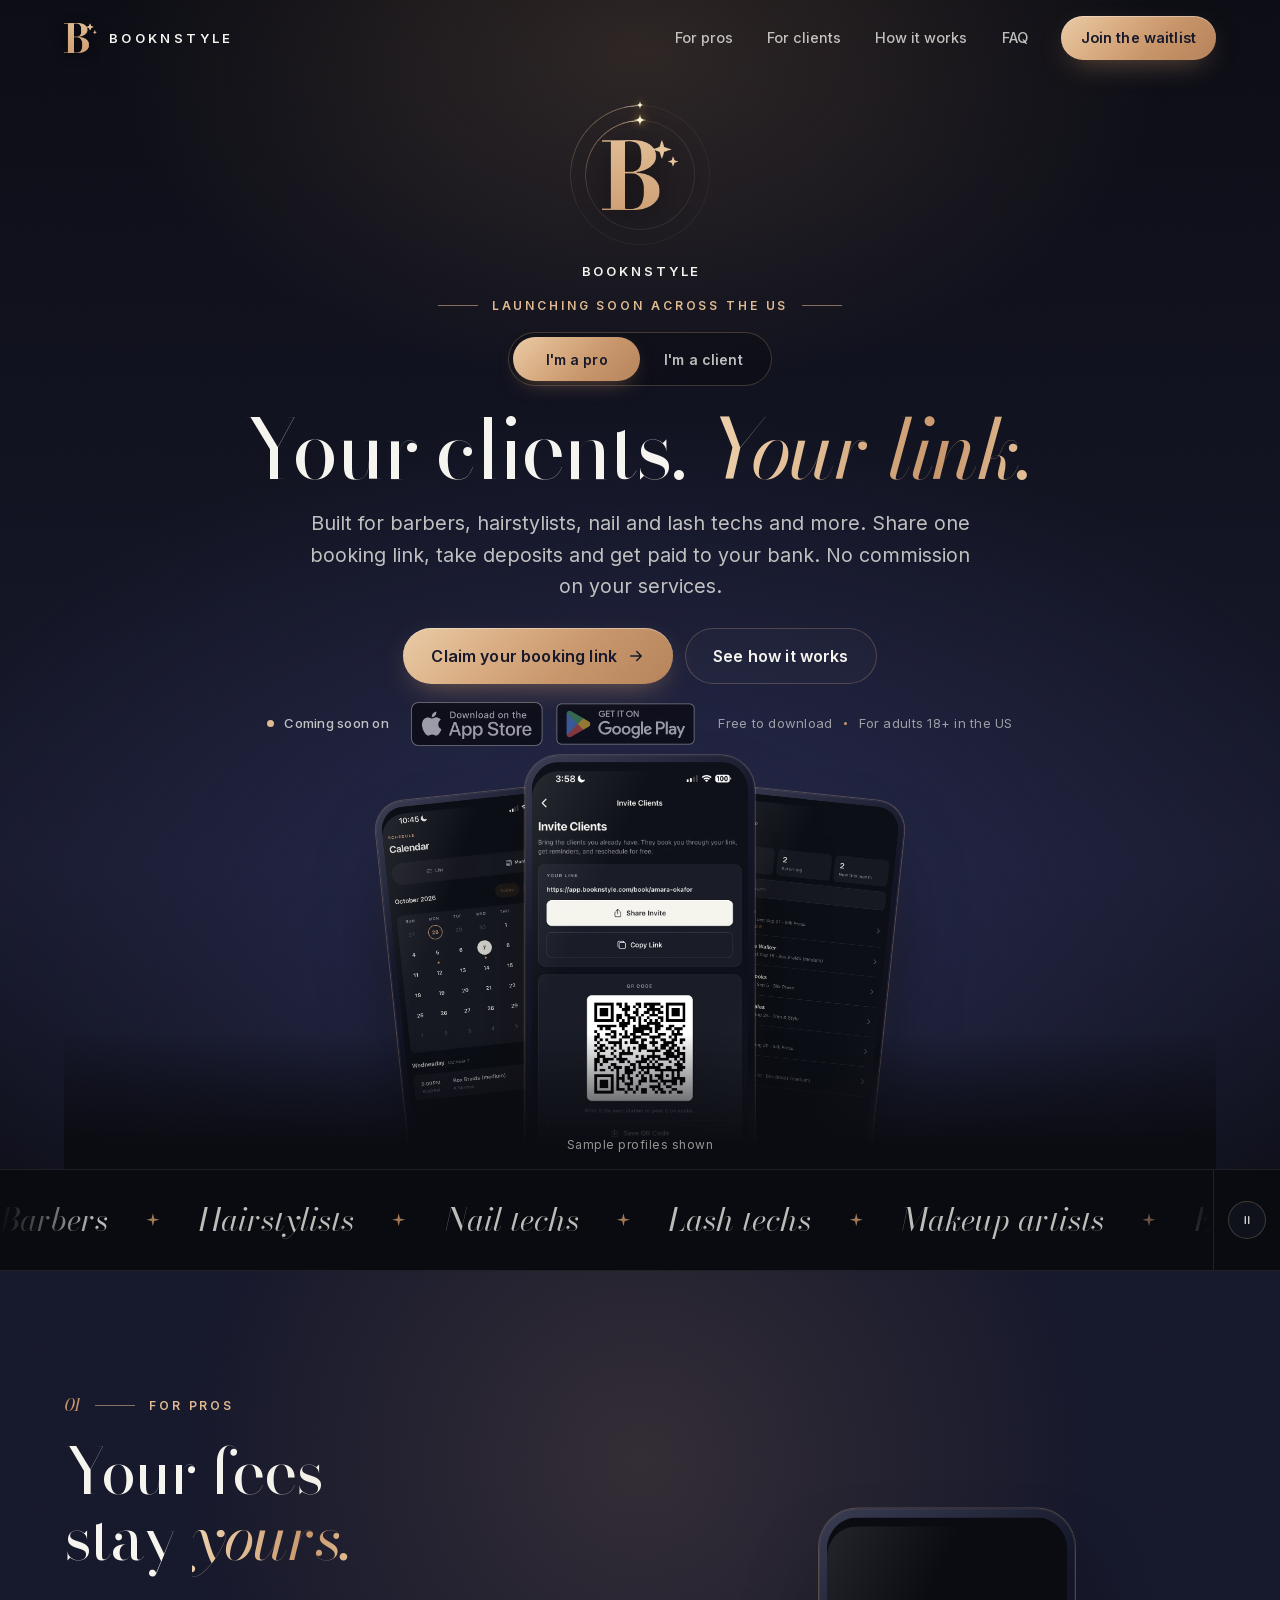
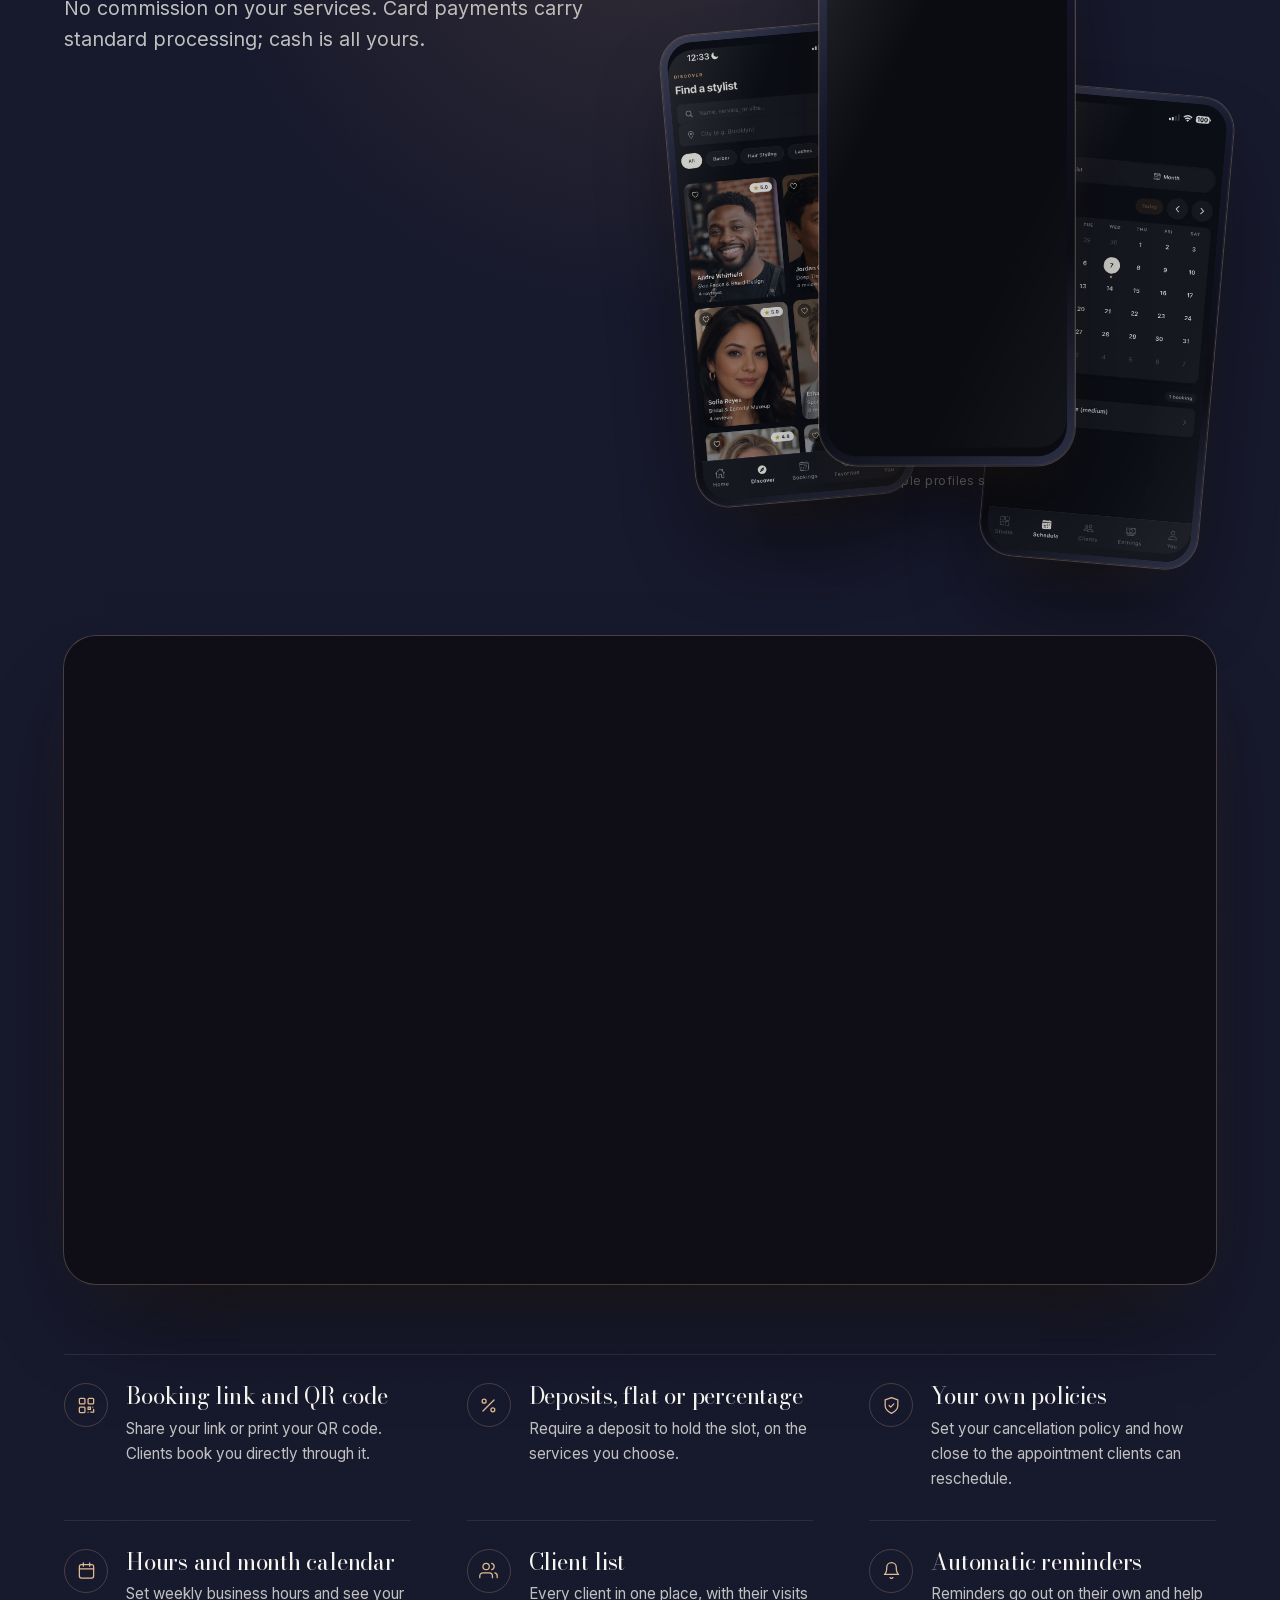
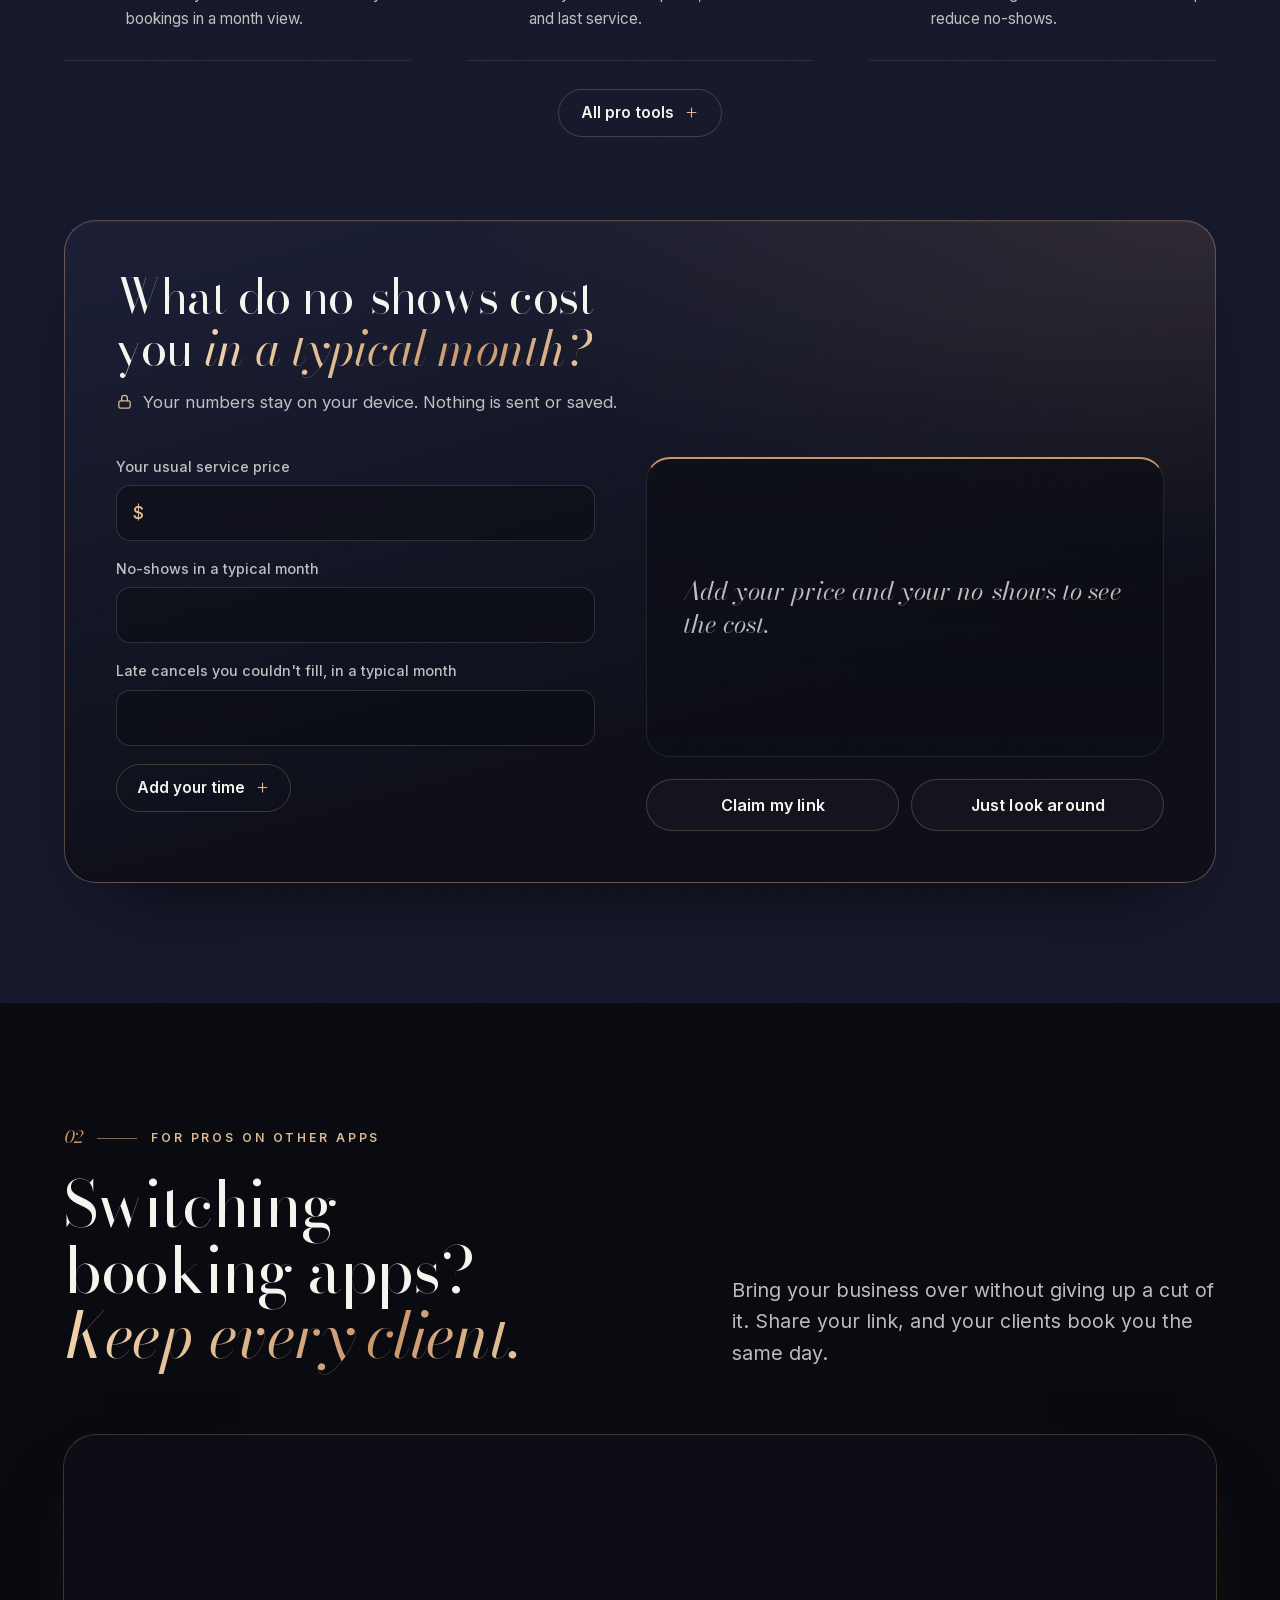
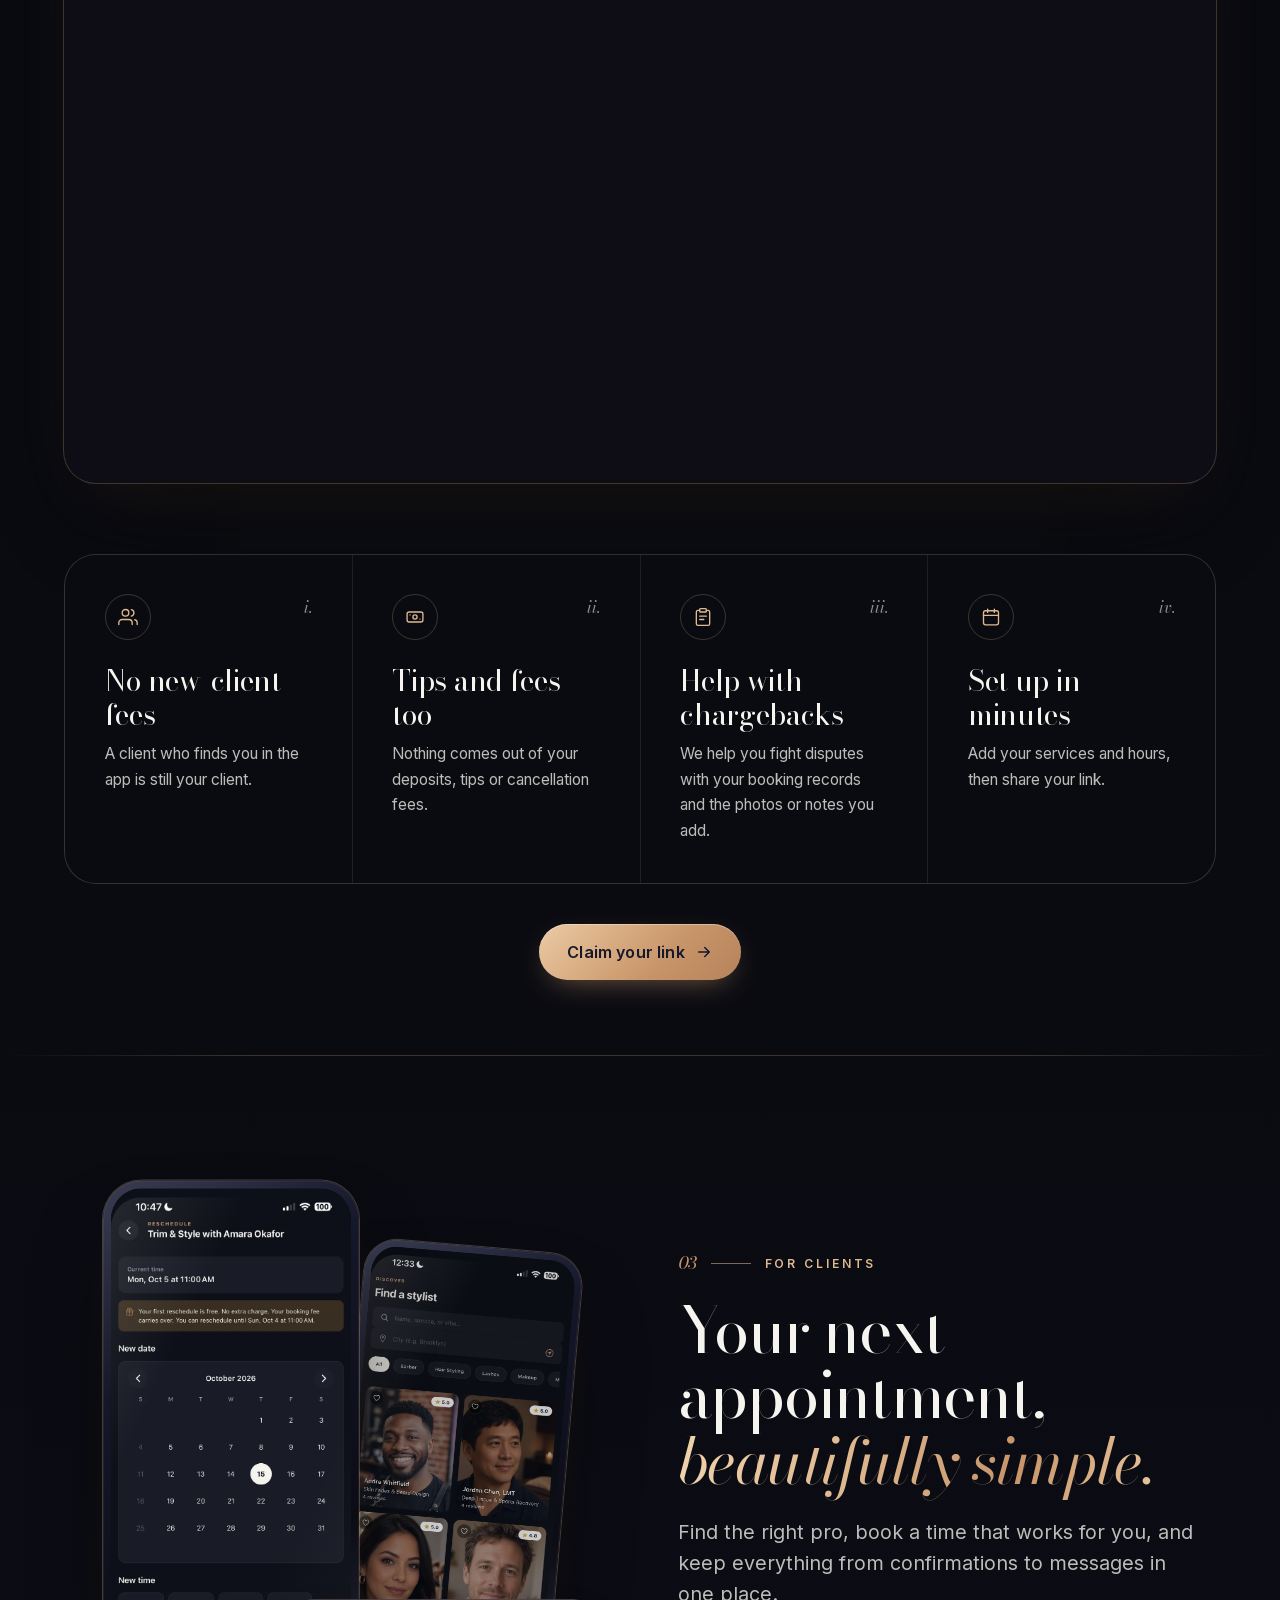
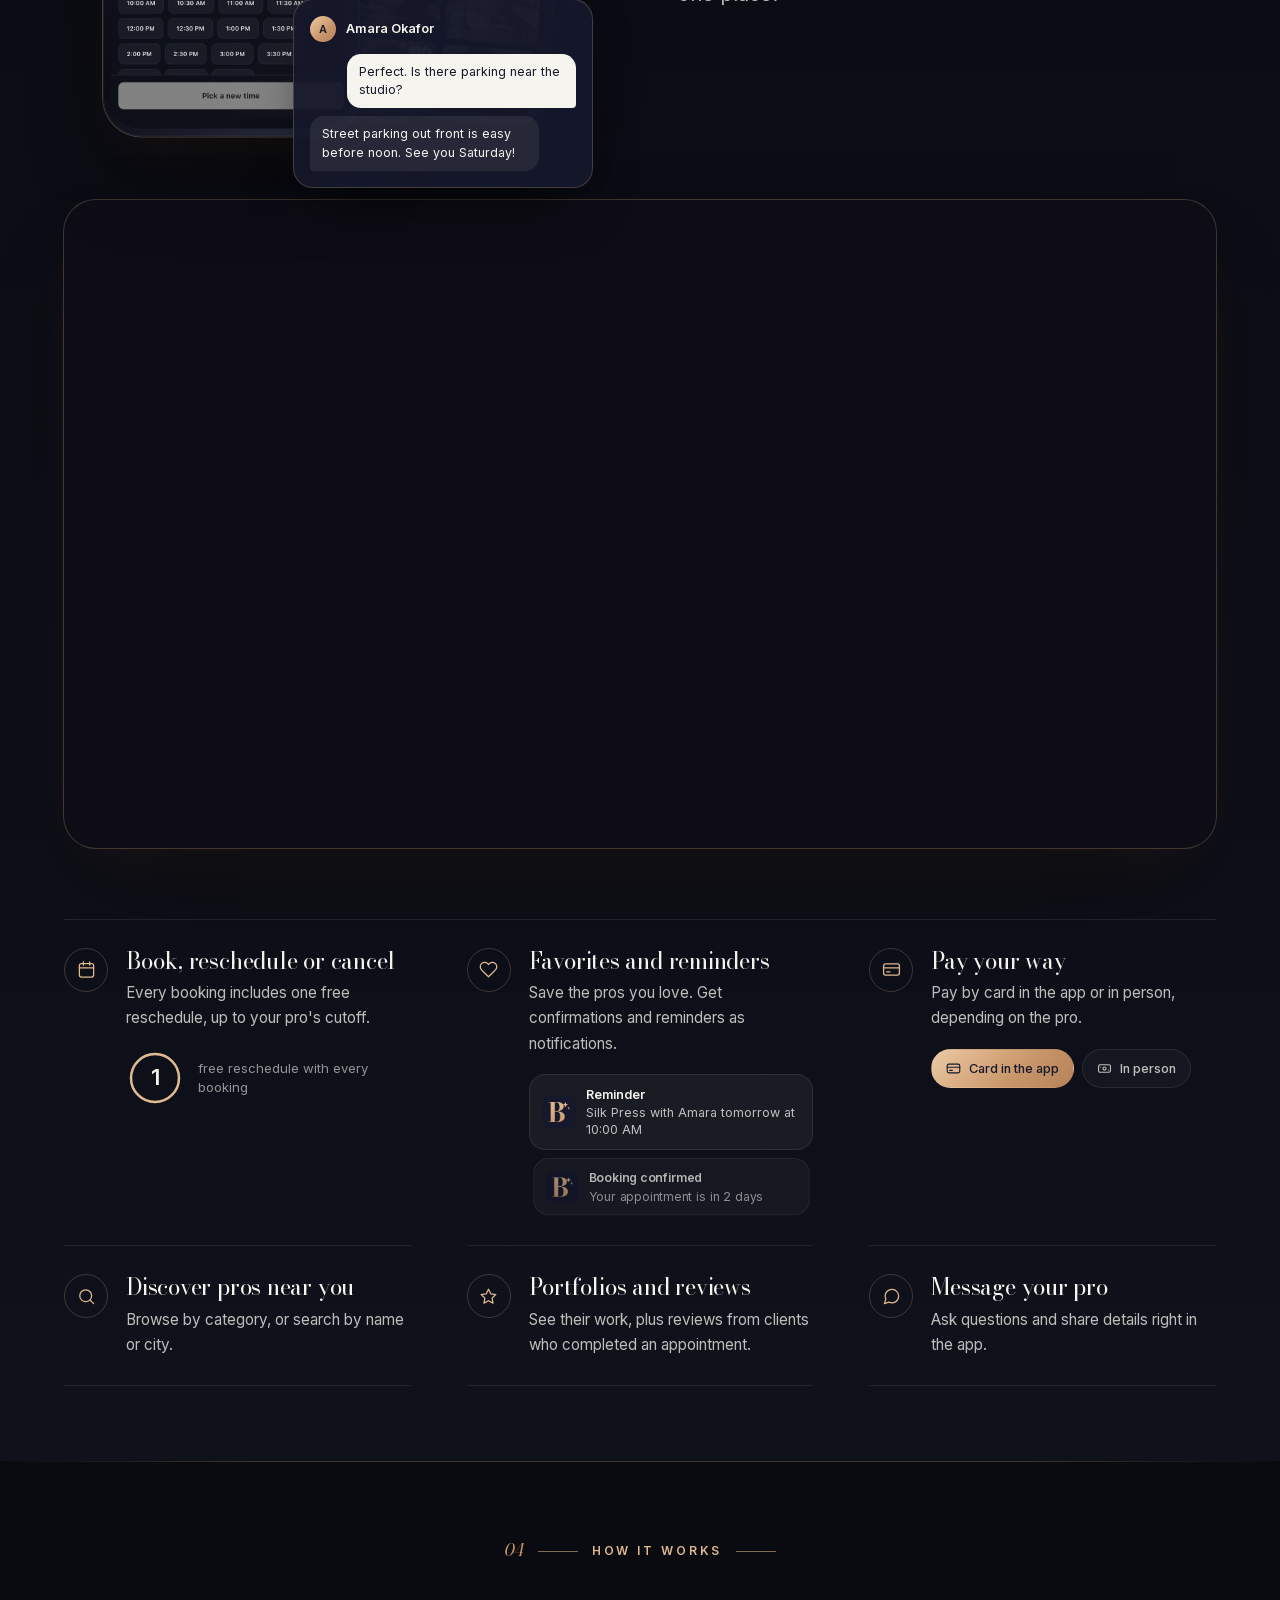
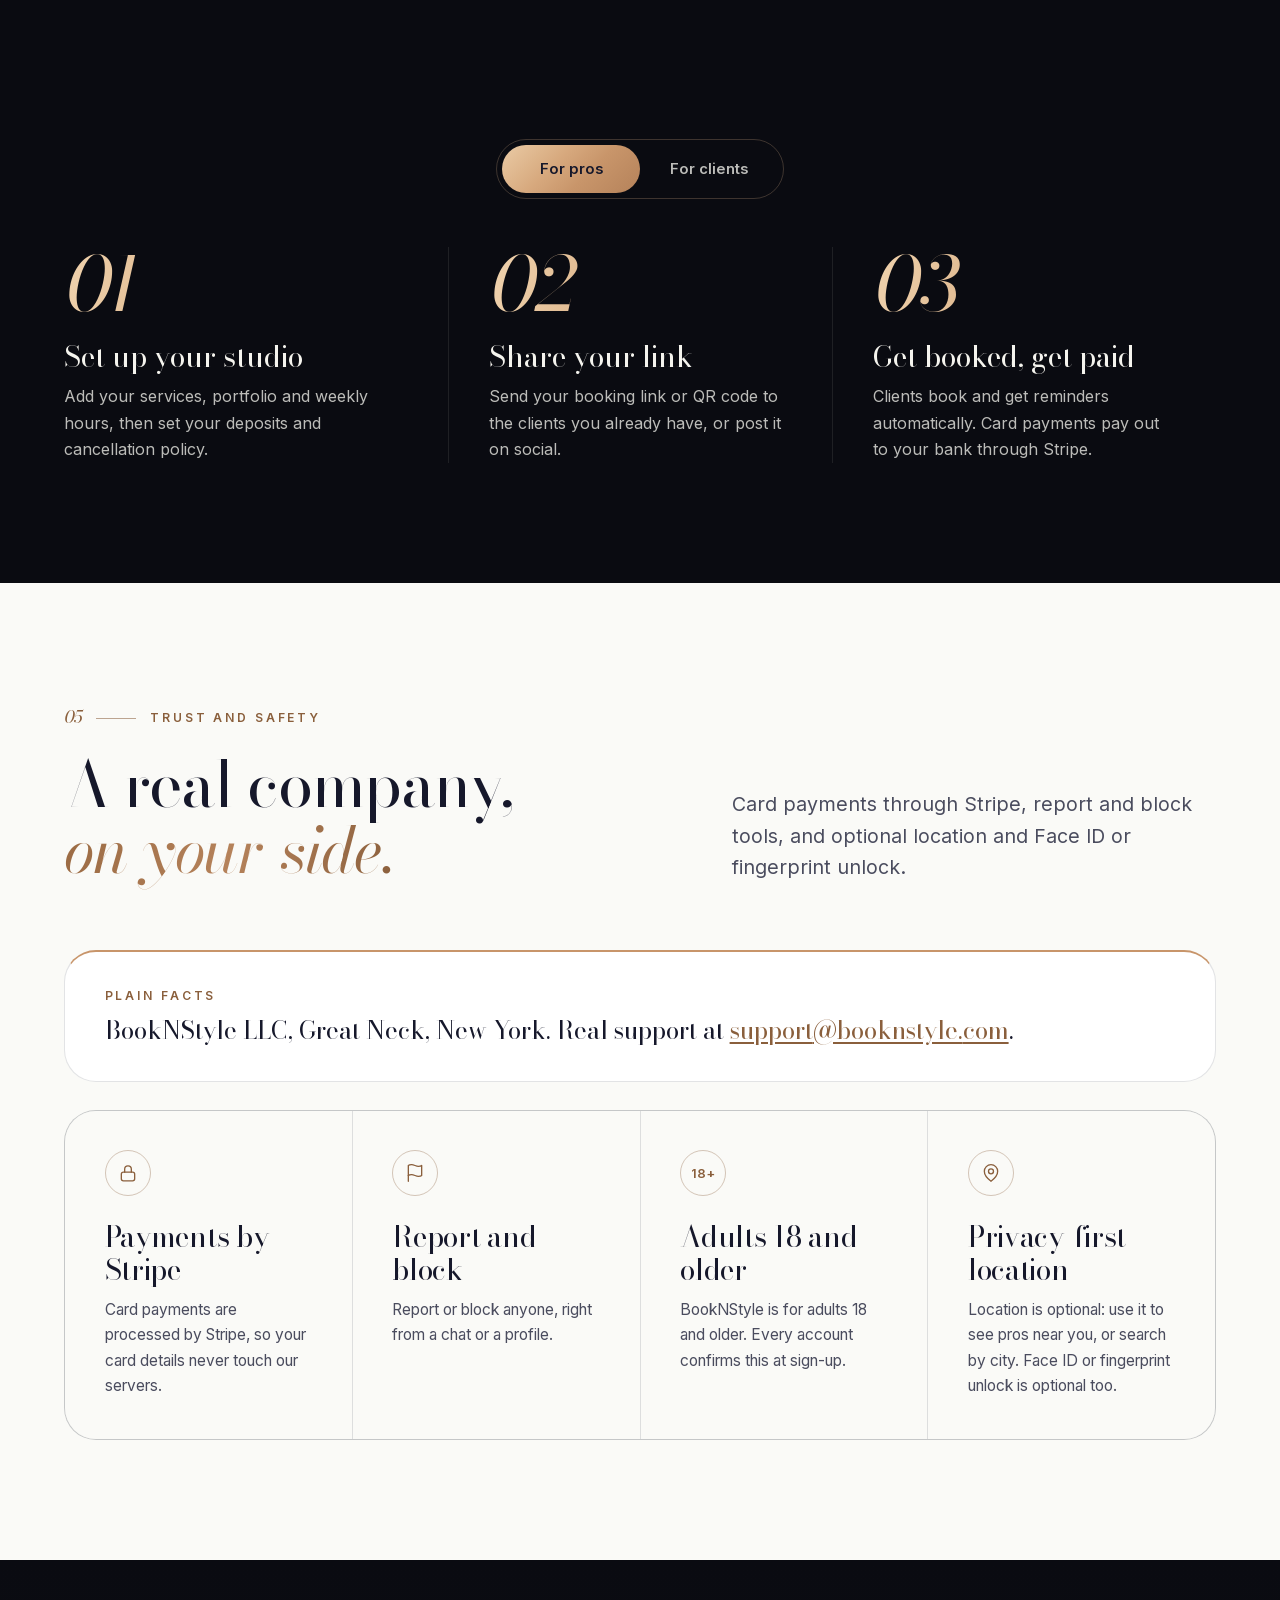
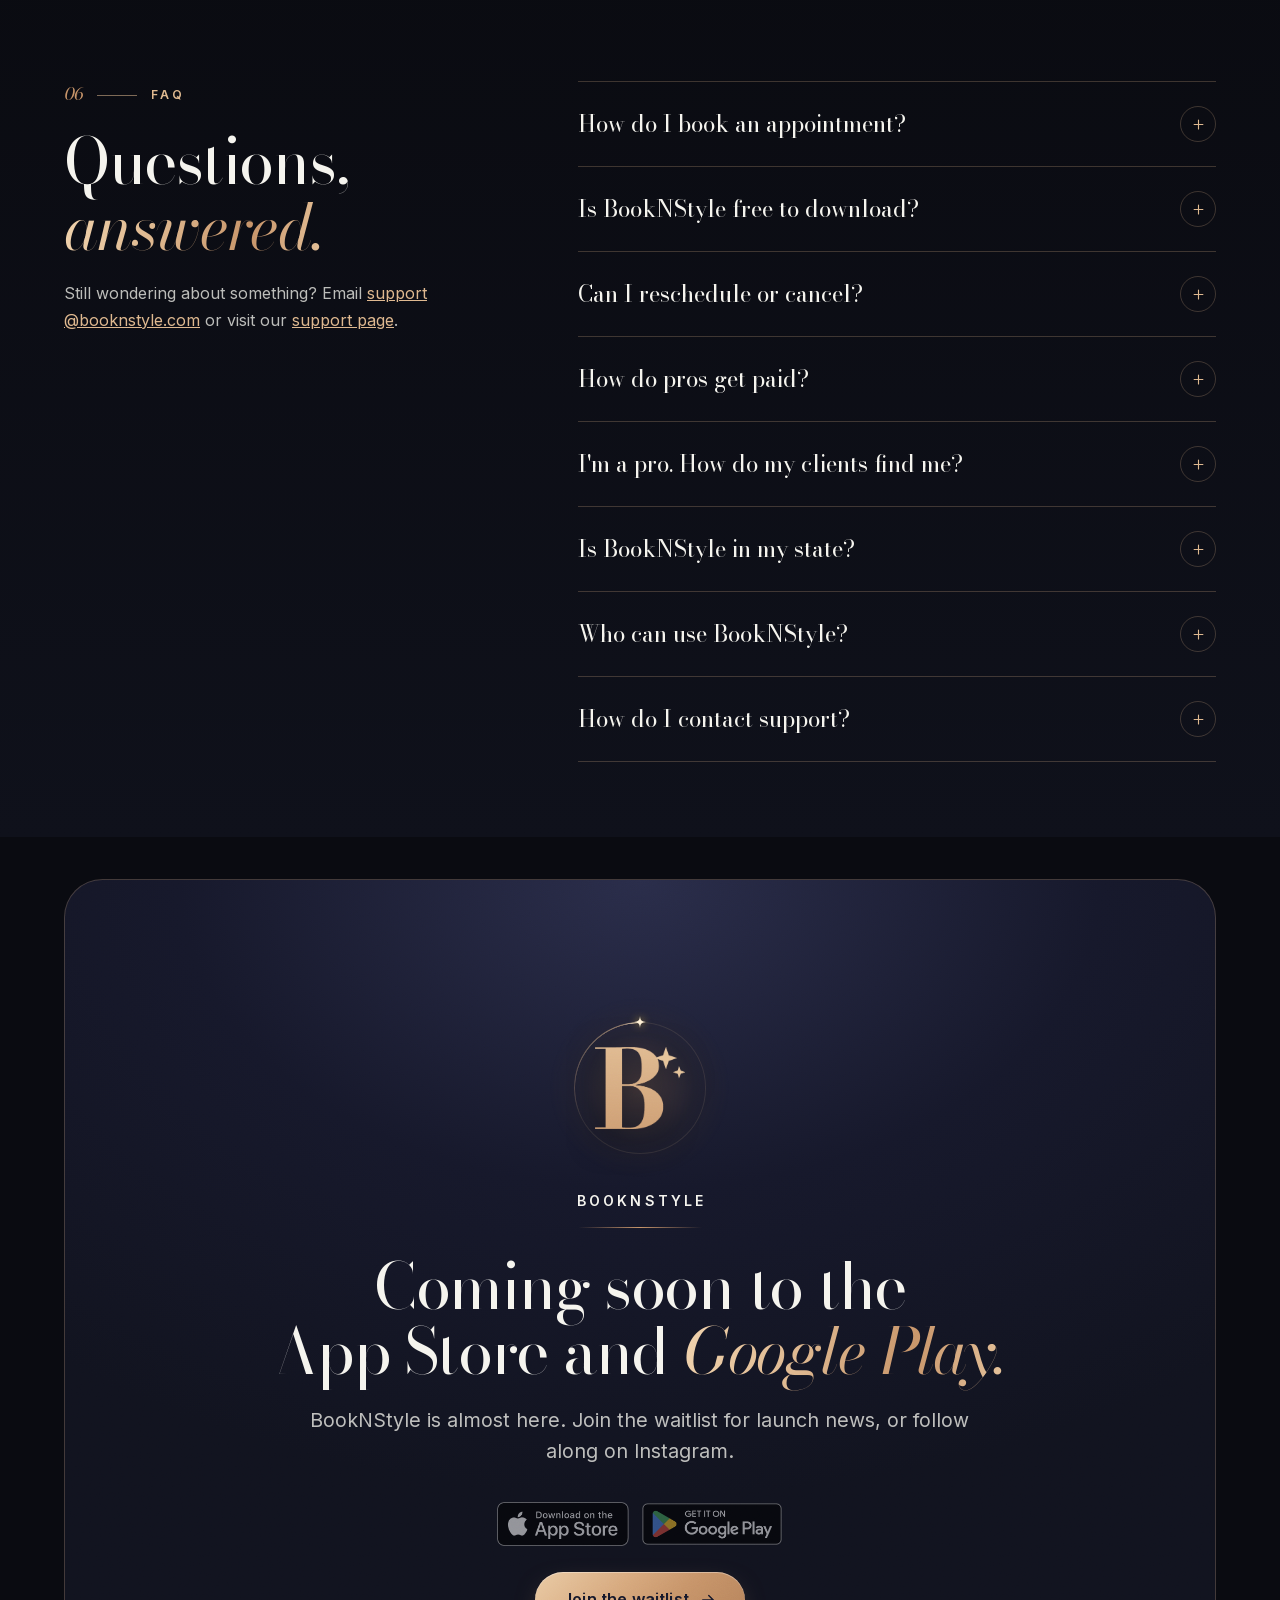
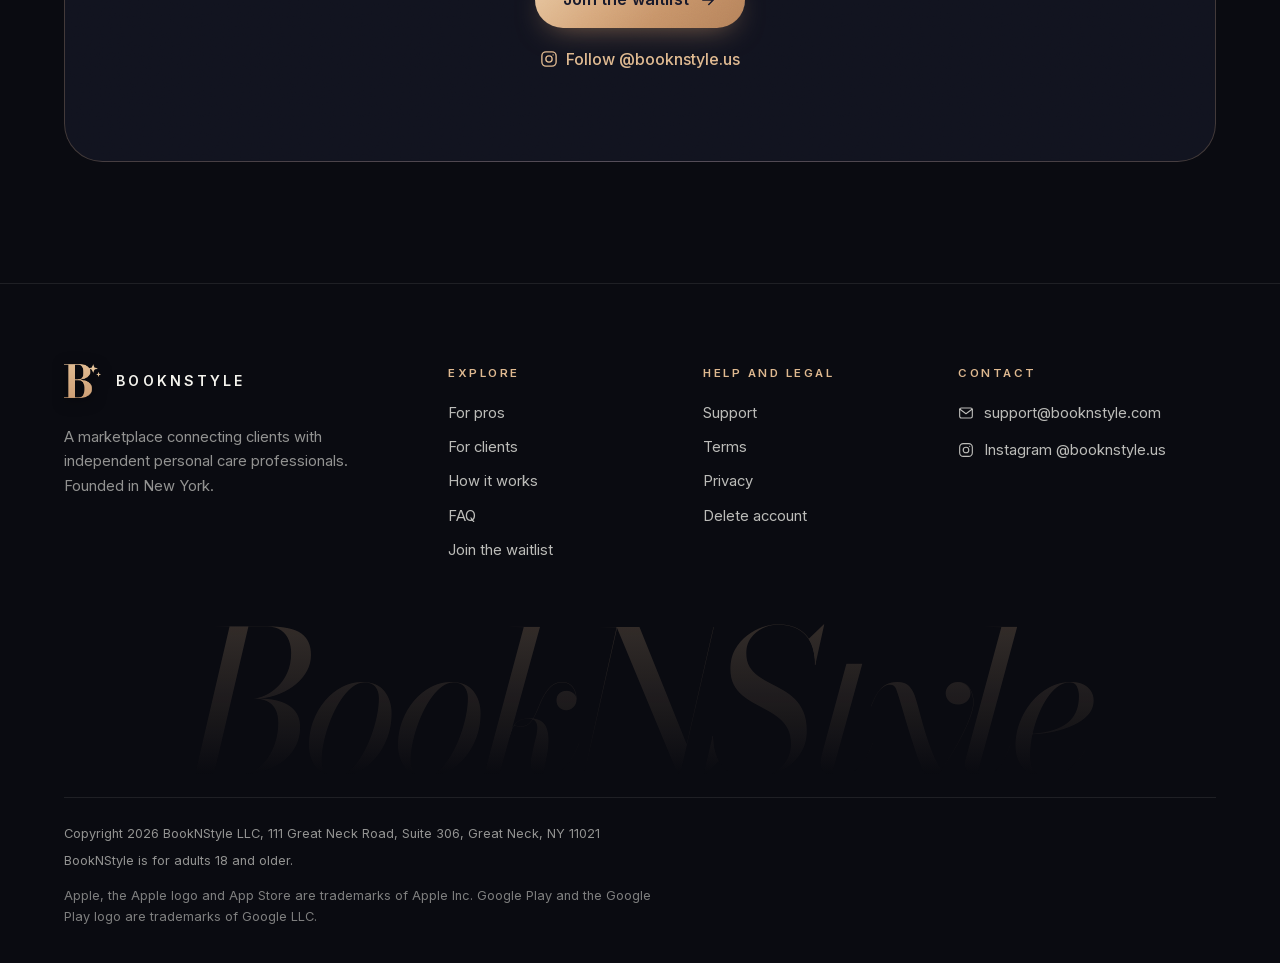
==== commit e41035c8: "Website Nov 11: every page holds up on every iPhone, iPhone Duo, iPad and Mac at every zoom; waitlis" ====
--- a/index.html
+++ b/index.html
@@ -3,6 +3,8 @@
 <head>
   <meta charset="utf-8">
   <meta name="viewport" content="width=device-width, initial-scale=1, viewport-fit=cover">
+  <!-- The no-show calculator's promise ("Nothing is sent"): this page may connect to this site only -->
+  <meta http-equiv="Content-Security-Policy" content="connect-src 'self'">
   <title>BookNStyle | Book personal care pros near you</title>
   <meta name="description" content="Discover, book and message barbers, stylists, nail and lash techs and more near you. For pros: zero commission and payouts straight to your bank.">
   <link rel="canonical" href="https://booknstyle.com/">
@@ -37,10 +39,11 @@
   <link rel="preload" href="assets/fonts/bodoni-moda-italic.woff2" as="font" type="font/woff2" crossorigin>
   <link rel="preload" href="assets/fonts/inter.woff2" as="font" type="font/woff2" crossorigin>
   <link rel="preload" as="image" href="assets/mark.webp" type="image/webp">
-  <link rel="stylesheet" href="styles.css?v=20261031a">
+  <link rel="stylesheet" href="styles.css?v=20261111c">
   <!-- aud-client: a link with ?for=clients opens the client version of the top section, set here so the pro version never flashes first -->
   <script>document.documentElement.classList.add('js');try{if(/^clients?$/i.test(new URLSearchParams(location.search).get('for')||''))document.documentElement.classList.add('aud-client');}catch(e){}</script>
   <script src="main.js?v=20261031a" defer></script>
+  <script src="calculator.js?v=20261111c" defer></script>
 
   <script type="application/ld+json">
   {
@@ -57,7 +60,7 @@
         "sameAs": ["https://www.instagram.com/booknstyle.us"],
         "address": {
           "@type": "PostalAddress",
-          "streetAddress": "111 Great Neck Road",
+          "streetAddress": "111 Great Neck Road, Suite 306",
           "addressLocality": "Great Neck",
           "addressRegion": "NY",
           "postalCode": "11021",
@@ -145,7 +148,7 @@
           <a class="btn btn--gold" href="waitlist/" data-soon-only>Join the waitlist</a>
           <a class="text-link" href="https://www.instagram.com/booknstyle.us" data-soon-only><svg aria-hidden="true"><use href="#i-instagram"/></svg>Follow the launch</a>
           <a class="btn btn--gold" href="#download" data-live-only hidden>Get the app</a>
-          <p><a href="mailto:support@booknstyle.com">support@booknstyle.com</a></p>
+          <p><a href="mailto:support@booknstyle.com"><span>support<wbr>@booknstyle.<wbr>com</span></a></p>
         </div>
       </nav>
 
@@ -201,10 +204,10 @@
         </p>
 
         <div class="hero__ctas intro" style="--d:.6s">
-          <a class="btn btn--gold" href="waitlist/?role=pro" data-aud="pro" data-soon-only>Claim your booking link<svg class="btn__arrow" aria-hidden="true"><use href="#i-arrow"/></svg></a>
-          <a class="btn btn--ghost" href="#pros" data-aud="pro" data-soon-only>See how it works</a>
+          <a class="btn btn--gold" href="waitlist/?role=pro" data-aud="pro" data-soon-only><span class="btn__long">Claim your booking link</span><span class="btn__short">Claim your link</span><svg class="btn__arrow" aria-hidden="true"><use href="#i-arrow"/></svg></a>
+          <a class="btn btn--ghost" href="#pros" data-aud="pro" data-soon-only><span class="btn__long">See how it works</span><span class="btn__short">How it works</span></a>
           <a class="btn btn--gold" href="waitlist/" data-aud="client" data-soon-only>Join the waitlist<svg class="btn__arrow" aria-hidden="true"><use href="#i-arrow"/></svg></a>
-          <a class="btn btn--ghost" href="#clients" data-aud="client" data-soon-only>See how booking works</a>
+          <a class="btn btn--ghost" href="#clients" data-aud="client" data-soon-only><span class="btn__long">See how booking works</span><span class="btn__short">How it works</span></a>
           <a class="btn btn--gold" href="#download" data-live-only hidden>Get the app<svg class="btn__arrow" aria-hidden="true"><use href="#i-arrow"/></svg></a>
         </div>
 
@@ -324,7 +327,7 @@
               <p class="offer__hold">Held for you until 60 days after launch.</p>
               <a class="claim" href="waitlist/?role=pro">
                 <span class="claim__label">Claim your link</span>
-                <span class="claim__url"><svg aria-hidden="true"><use href="#i-link"/></svg><span class="claim__host">app.booknstyle.com/book/</span><strong>yourname</strong><span class="claim__caret" aria-hidden="true"></span></span>
+                <span class="claim__url"><svg aria-hidden="true"><use href="#i-link"/></svg><span class="claim__host">app.<wbr>booknstyle.<wbr>com/<wbr>book/</span><strong>yourname</strong><span class="claim__caret" aria-hidden="true"></span></span>
                 <span class="claim__go" aria-hidden="true"><svg><use href="#i-arrow"/></svg></span>
               </a>
             </div>
@@ -376,7 +379,7 @@
           <figcaption class="sr-only" id="film-p3-text">On some booking apps, a cut comes out when a new client books you. BookNStyle takes no commission on your services, only standard card processing, and cash payments stay yours. Your clients stay yours, and your booking link and QR code let them book you directly. Launching soon across the US. Pros, claim your link. Sample profiles shown.</figcaption>
         </figure>
 
-        <ul class="rows rows--3" role="list" aria-label="Tools for pros">
+        <ul class="rows rows--3" id="pro-tools" role="list" aria-label="Tools for pros">
           <li class="row reveal"><span class="row__icon" aria-hidden="true"><svg><use href="#i-qr"/></svg></span><h3>Booking link and QR code</h3><p>Share your link or print your QR code. Clients book you directly through it.</p></li>
           <li class="row reveal" style="--d:.06s"><span class="row__icon" aria-hidden="true"><svg><use href="#i-percent"/></svg></span><h3>Deposits, flat or percentage</h3><p>Require a deposit to hold the slot, on the services you choose.</p></li>
           <li class="row reveal" style="--d:.12s"><span class="row__icon" aria-hidden="true"><svg><use href="#i-shield"/></svg></span><h3>Your own policies</h3><p>Set your cancellation policy and how close to the appointment clients can reschedule.</p></li>
@@ -386,13 +389,81 @@
         </ul>
         <!-- The other three tools, one tap away, to keep the phone page short (R3) -->
         <details class="tools-more">
-          <summary>All pro tools<svg aria-hidden="true"><use href="#i-plus"/></svg></summary>
+          <summary><span class="btn__long">All pro tools</span><span class="btn__short">Pro tools</span><svg aria-hidden="true"><use href="#i-plus"/></svg></summary>
           <ul class="rows rows--3" role="list" aria-label="More tools for pros">
             <li class="row"><span class="row__icon" aria-hidden="true"><svg><use href="#i-clipboard"/></svg></span><h3>Custom intake forms</h3><p>Ask about allergies, skin details or treatment prep before the appointment.</p></li>
             <li class="row"><span class="row__icon" aria-hidden="true"><svg><use href="#i-image"/></svg></span><h3>Portfolio and services</h3><p>Show off your work next to the services you offer, all in one profile.</p></li>
             <li class="row"><span class="row__icon" aria-hidden="true"><svg><use href="#i-list"/></svg></span><h3>Waitlist</h3><p>Clients can join your waitlist for popular times.</p></li>
           </ul>
         </details>
+
+        <!-- No-show cost calculator (pro marketing plan, Nov 10 2026, section 5; choices from section 8.2).
+             calculator.js runs it in the browser: no network, no cookies, no storage, no analytics. The numbers
+             never leave the page (this page's Content-Security-Policy allows connections to this site only).
+             It shows the loss only, never a promise: BookNStyle does not recover this money or stop no-shows.
+             Without JavaScript it stays hidden (styles.css, section 24). -->
+        <section class="calc reveal" id="calculator" aria-labelledby="calc-title" data-calc>
+          <div class="calc__card">
+            <div class="calc__head">
+              <h3 class="calc__title" id="calc-title">What do <span class="calc__nw">no-shows</span> cost you <em>in a typical month?</em></h3>
+              <p class="calc__lead"><svg aria-hidden="true"><use href="#i-lock"/></svg><span>Your numbers stay on your device. Nothing is sent or saved.</span></p>
+            </div>
+            <div class="calc__body">
+              <div class="calc__inputs" role="group" aria-labelledby="calc-title">
+                <div class="calc__field">
+                  <label for="calc-price">Your usual service price</label>
+                  <div class="calc__box calc__box--money"><span aria-hidden="true">$</span><input id="calc-price" type="text" inputmode="decimal" maxlength="12" autocomplete="off" autocorrect="off" spellcheck="false" enterkeyhint="next" data-calc-in="price" data-min="0" data-max="2000"></div>
+                </div>
+                <div class="calc__field">
+                  <label for="calc-noshow"><span class="calc__nw">No-shows</span> in a typical month</label>
+                  <div class="calc__box"><input id="calc-noshow" type="text" inputmode="numeric" pattern="[0-9]*" maxlength="8" autocomplete="off" autocorrect="off" spellcheck="false" enterkeyhint="next" data-calc-in="noshow" data-min="0" data-max="60"></div>
+                </div>
+                <div class="calc__field">
+                  <label for="calc-late">Late cancels you couldn't fill, in a typical month</label>
+                  <div class="calc__box"><input id="calc-late" type="text" inputmode="numeric" pattern="[0-9]*" maxlength="8" autocomplete="off" autocorrect="off" spellcheck="false" enterkeyhint="done" data-calc-in="late" data-min="0" data-max="60"></div>
+                </div>
+                <details class="calc__more" id="calc-more">
+                  <summary><span>Add your time</span><svg aria-hidden="true"><use href="#i-plus"/></svg></summary>
+                  <div class="calc__morebody">
+                    <div class="calc__field">
+                      <label for="calc-minutes">Minutes a day on booking messages</label>
+                      <div class="calc__box"><input id="calc-minutes" type="text" inputmode="numeric" pattern="[0-9]*" maxlength="8" autocomplete="off" autocorrect="off" spellcheck="false" enterkeyhint="next" data-calc-in="minutes" data-min="0" data-max="600"></div>
+                    </div>
+                    <div class="calc__field" data-calc-days hidden>
+                      <label for="calc-days">Days you work a week</label>
+                      <div class="calc__box"><input id="calc-days" type="text" inputmode="numeric" pattern="[0-9]*" maxlength="8" autocomplete="off" autocorrect="off" spellcheck="false" enterkeyhint="done" value="5" data-calc-in="days" data-min="1" data-max="7"></div>
+                    </div>
+                  </div>
+                </details>
+              </div>
+
+              <div class="calc__out">
+                <!-- What shows is set by calculator.js (states A to D, plan section 5); this is state A. -->
+                <div class="calc__result" data-calc-result>
+                  <p class="calc__prompt" data-calc-prompt>Add your price and your <span class="calc__nw">no-shows</span> to see the cost.</p>
+                  <p class="calc__month" data-calc-month hidden>About <strong data-calc-month-n></strong> in a typical month.</p>
+                  <p class="calc__year" data-calc-year hidden>About <strong data-calc-year-n></strong> a year.</p>
+                  <p class="calc__hours" data-calc-hours hidden></p>
+                  <p class="calc__fine" data-calc-fine hidden>A rough estimate from your own numbers. It counts the service price only, not tips, products or the time you held open.</p>
+                </div>
+                <!-- Read aloud a moment after typing stops, so a screen reader isn't interrupted on every key.
+                     It stays empty until the visitor first types: nothing is announced on page load. -->
+                <p class="sr-only" aria-live="polite" aria-atomic="true" data-calc-live></p>
+                <!-- The three choices (plan section 8.2). All look the same; none is pushed. calculator.js adds the
+                     visitor's own utm_source, utm_medium, utm_content and ref (utm_source=short_link if they
+                     arrived with no tags); the role is always pro, whatever role the visitor arrived with.
+                     "Just look around" goes to the pro tools list (#pro-tools): no form there. "Remind me at launch" stays hidden until the waitlist's remind_only flag
+                     is built (plan section 7.3, Decision 8): today a pro who joins gets 4 to 5 emails, not one. -->
+                <ul class="calc__choices" role="list" aria-label="Your choice">
+                  <li data-soon-only><a class="btn btn--ghost calc__choice" href="waitlist/?role=pro&amp;utm_campaign=choice_claim&amp;utm_term=calc" data-calc-choice="choice_claim">Claim my link</a></li>
+                  <li><a class="btn btn--ghost calc__choice" href="#pro-tools" aria-label="Just look around"><span class="calc__long">Just look around</span><span class="calc__short" aria-hidden="true">Look around</span></a></li>
+                  <li data-live-only hidden><a class="btn btn--ghost calc__choice" href="#download">Get the app</a></li>
+                  <li data-soon-only data-calc-remind hidden><a class="btn btn--ghost calc__choice" href="waitlist/?role=pro&amp;utm_campaign=choice_remind&amp;utm_term=calc" data-calc-choice="choice_remind">Remind me at launch</a></li>
+                </ul>
+              </div>
+            </div>
+          </div>
+        </section>
       </div>
     </section>
 
@@ -588,7 +659,7 @@
         </div>
         <div class="facts reveal">
           <p class="facts__label">Plain facts</p>
-          <p>BookNStyle LLC, Great Neck, New York. Real support at <a href="mailto:support@booknstyle.com">support@booknstyle.com</a>.</p>
+          <p>BookNStyle LLC, Great Neck, New York. Real support at <a class="u-email" href="mailto:support@booknstyle.com">support<wbr>@booknstyle.<wbr>com</a>.</p>
         </div>
         <ul class="cards cards--4" role="list">
           <li class="card reveal"><span class="card__icon" aria-hidden="true"><svg><use href="#i-lock"/></svg></span><h3>Payments by Stripe</h3><p>Card payments are processed by Stripe, so your card details never touch our servers.</p></li>
@@ -605,7 +676,7 @@
         <div class="faq__intro">
           <p class="eyebrow reveal"><span class="eyebrow__num">06</span><span class="eyebrow__rule"></span>FAQ</p>
           <h2 class="title reveal" id="faq-title" style="--d:.06s">Questions, <em>answered.</em></h2>
-          <p class="reveal" style="--d:.12s">Still wondering about something? Email <a href="mailto:support@booknstyle.com">support@booknstyle.com</a> or visit our <a href="https://legal.booknstyle.com/support/">support page</a>.</p>
+          <p class="reveal" style="--d:.12s">Still wondering about something? Email <a class="u-email" href="mailto:support@booknstyle.com">support<wbr>@booknstyle.<wbr>com</a> or visit our <a href="https://legal.booknstyle.com/support/">support page</a>.</p>
         </div>
         <div class="faq__list reveal">
           <details class="faq__item" name="faq">
@@ -638,7 +709,7 @@
           </details>
           <details class="faq__item" name="faq">
             <summary>How do I contact support?<span class="faq__icon" aria-hidden="true"><svg><use href="#i-plus"/></svg></span></summary>
-            <div class="faq__answer"><p>Email <a href="mailto:support@booknstyle.com">support@booknstyle.com</a> or visit <a href="https://legal.booknstyle.com/support/">legal.booknstyle.com/support</a>. To delete your account and data, see <a href="https://legal.booknstyle.com/delete-account/">Delete account</a>.</p></div>
+            <div class="faq__answer"><p>Email <a class="u-email" href="mailto:support@booknstyle.com">support<wbr>@booknstyle.<wbr>com</a> or visit <a href="https://legal.booknstyle.com/support/">legal.booknstyle.com/support</a>. To delete your account and data, see <a href="https://legal.booknstyle.com/delete-account/">Delete account</a>.</p></div>
           </details>
         </div>
       </div>
@@ -719,14 +790,14 @@
       <div class="footer-col">
         <h2 class="footer-title">Contact</h2>
         <ul role="list">
-          <li><a href="mailto:support@booknstyle.com"><svg aria-hidden="true"><use href="#i-mail"/></svg>support@booknstyle.com</a></li>
-          <li><a href="https://www.instagram.com/booknstyle.us"><svg aria-hidden="true"><use href="#i-instagram"/></svg>Instagram @booknstyle.us</a></li>
+          <li><a href="mailto:support@booknstyle.com"><svg aria-hidden="true"><use href="#i-mail"/></svg><span>support<wbr>@booknstyle.<wbr>com</span></a></li>
+          <li><a href="https://www.instagram.com/booknstyle.us"><svg aria-hidden="true"><use href="#i-instagram"/></svg><span>Instagram @booknstyle.<wbr>us</span></a></li>
         </ul>
       </div>
     </div>
     <p class="footer-word container" aria-hidden="true">BookNStyle</p>
     <div class="container footer-bottom">
-      <p>Copyright 2026 BookNStyle LLC, 111 Great Neck Road, Great Neck, NY 11021</p>
+      <p>Copyright 2026 BookNStyle LLC, 111 Great Neck Road, Suite 306, Great Neck, NY 11021</p>
       <p>BookNStyle is for adults 18 and older.</p>
       <p class="footer-legal">Apple, the Apple logo and App Store are trademarks of Apple Inc. Google Play and the Google Play logo are trademarks of Google LLC.</p>
     </div>
--- a/styles.css
+++ b/styles.css
@@ -99,6 +99,16 @@
 }
 .skip-link:focus { top: 12px; }
 .container { width: 100%; max-width: calc(var(--max) + var(--gutter) * 2); margin-inline: auto; padding-inline: var(--gutter); }
+/* Landscape iPhones (viewport-fit=cover): the notch or Dynamic Island sits on
+   one side. Content keeps clear of it, and of the rounded corners. */
+@supports (padding: max(1px, env(safe-area-inset-left))) {
+  .container { padding-inline: max(var(--gutter), env(safe-area-inset-left, 0px)) max(var(--gutter), env(safe-area-inset-right, 0px)); }
+}
+/* Very narrow windows (a zoomed-in iPhone, about 150% and up, or Split View):
+   a slimmer page margin, so the words get the room */
+@media (max-width: 359px) { :root { --gutter: clamp(12px, 5vw, 18px); } }
+/* 250% and up on a phone: the page's side margins give their room to the words */
+@media (max-width: 159px) { :root { --gutter: 8px; } }
 
 /* Film grain: only on the hero, the pros section and the final card */
 .grain::after {
@@ -115,6 +125,12 @@
 }
 .display { font-size: var(--fs-display); line-height: 1; letter-spacing: -.026em; }
 .title { font-size: var(--fs-h2); line-height: 1.04; }
+/* Zoomed-in phones: the big serif words scale with the window instead of
+   running off it (no change at 100% on any phone) */
+@media (max-width: 359px) {
+  .display { font-size: min(var(--fs-display), 18vw); }
+  .title { font-size: min(var(--fs-h2), 14.5vw); }
+}
 .display em, .title em, .accent {
   font-style: italic; font-weight: 400;
   background: var(--grad-gold-text); -webkit-background-clip: text; background-clip: text; color: transparent;
@@ -154,7 +170,9 @@
 .btn--gold:active { transform: translateY(0) scale(.985); }
 .btn--ghost { background: rgba(245, 244, 238, .02); color: var(--text); box-shadow: inset 0 0 0 1px var(--line); }
 .btn--ghost:hover { box-shadow: inset 0 0 0 1px var(--champ-l); transform: translateY(-2px); background: rgba(200, 149, 106, .06); }
-.btn--sm { --h: 42px; padding: 0 20px; font-size: .9rem; }
+.btn--sm { --h: 44px; padding: 0 20px; font-size: .9rem; }
+/* A button never grows wider than the space it sits in */
+.btn { max-width: 100%; }
 .btn:disabled, .btn[aria-busy="true"] { opacity: .7; cursor: progress; transform: none; }
 .btn:focus-visible { outline-offset: 4px; border-radius: 999px; }
 
@@ -169,8 +187,9 @@
 @keyframes dot-ping { 0% { transform: scale(1); opacity: .55; } 70%, 100% { transform: scale(3.2); opacity: 0; } }
 
 .store-badges { display: flex; flex-wrap: wrap; gap: 12px; align-items: center; }
-.store-badge { display: inline-block; border-radius: 10px; transition: transform .4s var(--ease-out), opacity .3s; }
-.store-badge img { height: 44px; width: auto; }
+.store-badge { display: inline-block; max-width: 100%; border-radius: 10px; transition: transform .4s var(--ease-out), opacity .3s; }
+/* 44px tall; in a window narrower than the badge it shrinks whole, never squashed */
+.store-badge img { width: auto; height: auto; max-height: 44px; max-width: 100%; }
 .store-badge.is-soon { opacity: .55; filter: grayscale(.2); }
 a.store-badge:hover { transform: translateY(-2px); }
 
@@ -324,15 +343,16 @@
 }
 .site-header.is-scrolled::before { opacity: 1; }
 .header-inner { display: flex; align-items: center; gap: 24px; height: 76px; }
-.brand { display: inline-flex; text-decoration: none; margin-right: auto; border-radius: 8px; }
+.brand { display: inline-flex; align-items: center; min-height: 44px; min-width: 44px; text-decoration: none; margin-right: auto; border-radius: 8px; }
 .brand .gr { --h: 30px; }
 .brand .gr__word { font-size: 13px; letter-spacing: .26em; padding-left: 0; }
 /* The header logo docks in only after the big hero logo scrolls away */
 .js .brand--dock { opacity: 0; visibility: hidden; transform: translateY(-8px); transition: opacity .5s var(--ease-out), transform .6s var(--ease-out), visibility 0s .5s; }
 .js .brand--dock.is-docked { opacity: 1; visibility: visible; transform: none; transition: opacity .5s var(--ease-out), transform .6s var(--ease-out), visibility 0s; }
-.site-nav ul { display: flex; gap: 34px; }
-.site-nav ul a { position: relative; text-decoration: none; font-size: .9rem; font-weight: 500; color: var(--text-2); transition: color .3s; }
-.site-nav ul a::after { content: ""; position: absolute; left: 0; right: 0; bottom: -6px; height: 1px; background: var(--champ-l); transform: scaleX(0); transform-origin: left; transition: transform .5s var(--ease-out); }
+.site-nav ul { display: flex; gap: 18px; }
+/* 12px above and below, 8px each side: a 44px tap target (iPad landscape shows this row), same look and spacing */
+.site-nav ul a { position: relative; display: inline-block; min-width: 44px; padding: 12px 8px; text-align: center; text-decoration: none; font-size: .9rem; font-weight: 500; color: var(--text-2); transition: color .3s; }
+.site-nav ul a::after { content: ""; position: absolute; left: 8px; right: 8px; bottom: 6px; height: 1px; background: var(--champ-l); transform: scaleX(0); transform-origin: left; transition: transform .5s var(--ease-out); }
 .site-nav ul a:hover, .site-nav ul a.is-active { color: var(--text); }
 .site-nav ul a:hover::after, .site-nav ul a.is-active::after { transform: scaleX(1); }
 .nav-extra { display: none; }
@@ -342,7 +362,7 @@
   .header-inner { height: 64px; gap: 12px; }
   .header-cta { display: none; }
   .nav-toggle {
-    display: inline-grid; place-content: center; gap: 7px; width: 44px; height: 44px; border-radius: 50%;
+    display: inline-grid; place-content: center; gap: 7px; flex: none; width: 44px; height: 44px; border-radius: 50%;
     background: rgba(10, 11, 17, .5); border: 1px solid var(--line); cursor: pointer; position: relative; z-index: 60;
   }
   .nav-toggle__bar { width: 18px; height: 1.5px; background: var(--cream); transition: transform .5s var(--ease-out); }
@@ -361,7 +381,7 @@
   html:not(.js) .nav-toggle { display: none; }
   html:not(.js) .header-cta { display: inline-flex; }
   .site-nav ul { flex-direction: column; gap: 6px; }
-  .site-nav ul a { display: block; font-family: var(--serif); font-size: 2.4rem; line-height: 1.25; color: var(--text); padding: 6px 0; }
+  .site-nav ul a { display: block; min-width: 0; min-height: 44px; text-align: left; font-family: var(--serif); font-size: 2.4rem; line-height: 1.25; color: var(--text); padding: 6px 0; }
   .site-nav ul a::after { display: none; }
   .site-nav ul li { opacity: 0; transform: translateY(16px); transition: opacity .6s var(--ease-out), transform .6s var(--ease-out); }
   .nav-open .site-nav ul li { opacity: 1; transform: none; }
@@ -371,7 +391,19 @@
   .nav-open .site-nav ul li:nth-child(5) { transition-delay: .2s; }
   .nav-extra { display: flex; flex-direction: column; align-items: flex-start; gap: 18px; margin-top: auto; padding-top: 28px; border-top: 1px solid var(--line-soft); }
   .nav-extra p { color: var(--text-3); font-size: .9rem; }
-  .nav-extra p a { text-decoration: none; }
+  .nav-extra p a { display: inline-flex; align-items: center; min-height: 44px; text-decoration: none; overflow-wrap: anywhere; }
+  .nav-extra .btn { max-width: 100%; }
+  @supports (padding: max(1px, env(safe-area-inset-left))) {
+    .site-nav { padding-inline: max(var(--gutter), env(safe-area-inset-left, 0px)) max(var(--gutter), env(safe-area-inset-right, 0px)); }
+  }
+}
+/* Very narrow windows (a zoomed-in phone): the name stays beside the B mark,
+   a little smaller and tighter; then it sits under the mark, as in the big
+   logo; only at 300% on the smallest phones does the B mark stand alone */
+@media (max-width: 299px) {
+  .brand .gr__word { font-size: 11.5px; letter-spacing: .2em; }
+  .site-nav { padding-top: 88px; }
+  .site-nav ul a { font-size: min(2rem, 15vw); }
 }
 
 /* ==========================================================================
@@ -390,8 +422,8 @@
 .section--tight-top { padding-top: calc(var(--section) * .62); }
 .section--tight-bottom { padding-bottom: calc(var(--section) * .62); }
 
-.section-head { display: grid; gap: 22px; margin-bottom: clamp(2.5rem, 1.75rem + 3vw, 4.5rem); }
-@media (min-width: 960px) { .section-head--split { grid-template-columns: 1.25fr 1fr; align-items: end; gap: 64px; } }
+.section-head { display: grid; grid-template-columns: minmax(0, 1fr); gap: 22px; margin-bottom: clamp(2.5rem, 1.75rem + 3vw, 4.5rem); }
+@media (min-width: 960px) { .section-head--split { grid-template-columns: minmax(0, 1.25fr) minmax(0, 1fr); align-items: end; gap: 64px; } }
 .section-head--center { text-align: center; justify-items: center; }
 .section-head .title { margin-top: 0; }
 .section-head .eyebrow + .title { margin-top: 20px; }
@@ -457,6 +489,7 @@
 .aud__opt {
   position: relative; z-index: 1; border: 0; background: none; padding: 10px 24px; border-radius: 999px; cursor: pointer;
   font: inherit; font-size: .875rem; font-weight: 600; letter-spacing: .01em; white-space: nowrap; color: var(--text-2); transition: color .35s;
+  min-height: 44px;
 }
 .aud__opt:hover { color: var(--text); }
 html:not(.aud-client) .aud__opt[data-aud-set="pro"], html.aud-client .aud__opt[data-aud-set="client"] { color: var(--ink-text); }
@@ -497,8 +530,8 @@
 .hero__stage .p-left .phone__screen, .hero__stage .p-right .phone__screen { filter: brightness(.86); }
 .hero__chips { position: absolute; inset: 0; pointer-events: none; z-index: 3; }
 .hero__chips .chip { position: absolute; }
-.hero__chips .chip--a { right: calc(50% + clamp(190px, 16vw, 236px)); top: 30%; }
-.hero__chips .chip--b { left: calc(50% + clamp(190px, 16vw, 236px)); top: 50%; }
+.hero__chips .chip--a { right: min(calc(50% + clamp(190px, 16vw, 236px)), calc(100% - 18rem)); top: 30%; }
+.hero__chips .chip--b { left: min(calc(50% + clamp(190px, 16vw, 236px)), calc(100% - 18rem)); top: 50%; }
 .hero__fade { position: absolute; left: 0; right: 0; bottom: 0; height: 34%; background: linear-gradient(180deg, rgba(10,11,17,0), var(--ink-0) 85%); z-index: 4; pointer-events: none; }
 .hero__note--desk { position: absolute; left: 0; right: 0; bottom: 14px; z-index: 5; margin: 0; }
 .hero__chips--phone, .hero__note--phone { display: none; }
@@ -637,7 +670,7 @@
 .rows { margin-top: clamp(2.75rem, 2rem + 3vw, 4.5rem); display: grid; grid-template-columns: 1fr; border-top: 1px solid var(--line-soft); }
 @media (min-width: 720px) { .rows { grid-template-columns: 1fr 1fr; column-gap: 56px; } }
 @media (min-width: 1100px) { .rows--3 { grid-template-columns: repeat(3, 1fr); } }
-.row { display: grid; grid-template-columns: 44px 1fr; grid-template-rows: auto auto 1fr; column-gap: 18px; padding-block: 28px; border-bottom: 1px solid var(--line-soft); align-content: start; }
+.row { display: grid; grid-template-columns: 44px minmax(0, 1fr); grid-template-rows: auto auto 1fr; column-gap: 18px; padding-block: 28px; border-bottom: 1px solid var(--line-soft); align-content: start; }
 .row__icon { width: 44px; height: 44px; border-radius: 50%; display: grid; place-items: center; border: 1px solid var(--line); color: var(--champ-l); grid-row: span 2; transition: background-color .5s, color .5s, border-color .5s; }
 .row:hover .row__icon { background: var(--champ); color: var(--ink-text); border-color: var(--champ); }
 .row__icon svg { width: 19px; height: 19px; fill: none; stroke: currentColor; stroke-width: 1.6; stroke-linecap: round; stroke-linejoin: round; }
@@ -695,7 +728,7 @@
 
 /* "Claim it before launch" booking link box */
 .claim {
-  margin-top: 30px; display: grid; grid-template-columns: 1fr auto; align-items: center; gap: 6px 16px;
+  margin-top: 30px; display: grid; grid-template-columns: minmax(0, 1fr) auto; align-items: center; gap: 6px 16px;
   padding: 16px 16px 16px 22px; border-radius: 22px; text-decoration: none; color: var(--text);
   background: linear-gradient(140deg, rgba(200, 149, 106, .14), rgba(10, 11, 17, .35) 60%);
   border: 1px solid rgba(223, 185, 144, .38);
@@ -706,6 +739,11 @@
 .claim__url { grid-column: 1; display: flex; flex-wrap: wrap; align-items: center; gap: 0 2px; font-size: clamp(.98rem, .9rem + .35vw, 1.15rem); color: var(--text-2); overflow-wrap: anywhere; }
 .claim__url svg { width: 17px; height: 17px; margin-right: 8px; fill: none; stroke: var(--champ-l); stroke-width: 2; stroke-linecap: round; stroke-linejoin: round; }
 .claim__url strong { color: var(--cream); font-weight: 600; }
+/* A narrow claim box (the two-column home page at about 960 to 1000px, a Mac
+   zoomed to 200%): the link icon steps aside, so the address starts the line
+   instead of the icon sitting alone above it */
+.claim { container: claim / inline-size; }
+@container claim (max-width: 359px) { .claim__url > svg { display: none; } }
 .claim__caret { display: inline-block; width: 1.5px; height: 1.15em; margin-left: 2px; background: var(--champ-l); }
 @media (prefers-reduced-motion: no-preference) { .claim__caret { animation: caret 1.1s steps(1) infinite; } }
 @keyframes caret { 50% { opacity: 0; } }
@@ -736,8 +774,10 @@
    13. Cards (switching apps, trust)
    ========================================================================== */
 .cards { display: grid; gap: 1px; background: var(--line-soft); border: 1px solid var(--line-soft); border-radius: var(--radius-lg); overflow: hidden; }
-@media (min-width: 720px) { .cards { grid-template-columns: repeat(2, 1fr); } }
-@media (min-width: 1100px) { .cards--3 { grid-template-columns: repeat(3, 1fr); } .cards--4 { grid-template-columns: repeat(4, 1fr); } }
+@media (min-width: 720px) { .cards { grid-template-columns: repeat(2, minmax(0, 1fr)); } }
+@media (min-width: 1100px) { .cards--3 { grid-template-columns: repeat(3, minmax(0, 1fr)); } }
+/* Four across only where each card keeps a comfortable line length (Macs; iPads in landscape show two by two) */
+@media (min-width: 1240px) { .cards--4 { grid-template-columns: repeat(4, minmax(0, 1fr)); } }
 .card { position: relative; padding: clamp(26px, 2vw + 14px, 40px); background: var(--ink-0); transition: background-color .6s var(--ease-out); }
 .card:hover { background: #11131F; }
 .card__icon { width: 46px; height: 46px; border-radius: 50%; display: grid; place-items: center; border: 1px solid var(--line); color: var(--champ-l); margin-bottom: 24px; font-weight: 700; font-size: .8rem; letter-spacing: .02em; transition: background-color .5s, color .5s, border-color .5s; }
@@ -760,13 +800,13 @@
 .tabs { display: flex; flex-direction: column; align-items: center; }
 .tabs__list { position: relative; display: inline-grid; grid-template-columns: 1fr 1fr; padding: 5px; border-radius: 999px; border: 1px solid var(--line); margin-bottom: 48px; }
 .tabs__list::before { content: ""; position: absolute; top: 5px; bottom: 5px; left: 5px; width: calc(50% - 5px); border-radius: 999px; background: var(--grad-gold); transform: translateX(calc(var(--tab-i, 0) * 100%)); transition: transform .6s var(--ease-out); }
-.tab { position: relative; z-index: 1; border: 0; background: none; padding: 12px 30px; font-weight: 600; font-size: .92rem; color: var(--text-2); cursor: pointer; border-radius: 999px; transition: color .4s; }
+.tab { position: relative; z-index: 1; min-height: 44px; border: 0; background: none; padding: 12px 30px; white-space: nowrap; font-weight: 600; font-size: .92rem; color: var(--text-2); cursor: pointer; border-radius: 999px; transition: color .4s; }
 .tab:hover { color: var(--text); }
 .tab[aria-selected="true"] { color: var(--ink-text); }
 .tabpanel { width: 100%; }
 .tabpanel:focus-visible { outline-offset: 12px; }
-.steps { display: grid; border-top: 1px solid var(--line-soft); }
-@media (min-width: 900px) { .steps { grid-template-columns: repeat(3, 1fr); border-top: 0; } }
+.steps { display: grid; grid-template-columns: minmax(0, 1fr); border-top: 1px solid var(--line-soft); }
+@media (min-width: 900px) { .steps { grid-template-columns: repeat(3, minmax(0, 1fr)); border-top: 0; } }
 .step { padding: 32px 0; border-bottom: 1px solid var(--line-soft); }
 @media (min-width: 900px) { .step { padding: 0 40px 0 0; border-bottom: 0; } .step + .step { padding-left: 40px; border-left: 1px solid var(--line-soft); } }
 .step__num { display: block; font-family: var(--serif); font-style: italic; font-size: clamp(3.4rem, 2.6rem + 2.6vw, 5rem); line-height: 1; background: var(--grad-gold-text); -webkit-background-clip: text; background-clip: text; color: transparent; margin-bottom: 18px; }
@@ -777,16 +817,16 @@
 /* ==========================================================================
    15. FAQ
    ========================================================================== */
-.faq { display: grid; gap: 44px; }
-@media (min-width: 960px) { .faq { grid-template-columns: .8fr 1.2fr; gap: 88px; } .faq__intro { position: sticky; top: 120px; align-self: start; } }
+.faq { display: grid; grid-template-columns: minmax(0, 1fr); gap: 44px; }
+@media (min-width: 960px) { .faq { grid-template-columns: minmax(0, .8fr) minmax(0, 1.2fr); gap: 88px; } .faq__intro { position: sticky; top: 120px; align-self: start; } }
 .faq__intro .title { margin-top: 20px; }
 .faq__intro p:last-child { margin-top: 20px; color: var(--text-2); }
-.faq__intro a, .faq__answer a { color: var(--champ-l); }
+.faq__intro a, .faq__answer a { color: var(--champ-l); overflow-wrap: anywhere; }
 .faq__list { border-top: 1px solid var(--line); }
 .faq__item { border-bottom: 1px solid var(--line); }
 .faq__item summary {
-  list-style: none; cursor: pointer; display: flex; align-items: center; justify-content: space-between; gap: 24px;
-  padding: 24px 0; font-family: var(--serif); font-size: clamp(1.18rem, 1.05rem + .45vw, 1.45rem); line-height: 1.3; transition: color .3s;
+  list-style: none; cursor: pointer; display: grid; grid-template-columns: minmax(0, 1fr) auto; align-items: center; gap: 24px;
+  padding: 24px 0; overflow-wrap: break-word; font-family: var(--serif); font-size: clamp(1.18rem, 1.05rem + .45vw, 1.45rem); line-height: 1.3; transition: color .3s;
 }
 .faq__item summary::-webkit-details-marker { display: none; }
 .faq__item summary:hover { color: var(--champ-l); }
@@ -818,23 +858,30 @@
    17. Footer
    ========================================================================== */
 .site-footer { position: relative; overflow: hidden; background: var(--ink-0); border-top: 1px solid var(--line-soft); padding-top: 80px; padding-bottom: 36px; font-size: .92rem; }
-.footer-grid { display: grid; gap: 40px; }
-@media (min-width: 900px) { .footer-grid { grid-template-columns: 1.6fr 1fr 1fr 1.2fr; } }
+.footer-grid { display: grid; grid-template-columns: minmax(0, 1fr); gap: 40px; }
+@media (min-width: 900px) { .footer-grid { grid-template-columns: minmax(0, 1.6fr) minmax(0, 1fr) minmax(0, 1fr) minmax(max-content, 1.2fr); } }
 .footer-brand .gr { --h: 34px; }
 .footer-brand .gr__word { font-size: 14px; }
 .footer-brand p { margin-top: 20px; color: var(--text-3); max-width: 26em; }
 .footer-title { font-size: .72rem; font-weight: 600; letter-spacing: .22em; text-transform: uppercase; color: var(--champ-l); margin-bottom: 18px; }
 .footer-col ul { display: grid; gap: 10px; }
-.footer-col a { color: var(--text-2); text-decoration: none; display: inline-flex; align-items: center; gap: 10px; transition: color .3s; }
+.footer-col a { max-width: 100%; color: var(--text-2); text-decoration: none; display: inline-flex; align-items: center; gap: 10px; overflow-wrap: anywhere; transition: color .3s; }
+.footer-col svg { flex: none; }
+/* Touch screens: each link is a full 44px tall to tap, spaced as before */
+@media (pointer: coarse) {
+  .footer-col ul { gap: 0; }
+  .footer-col a { min-height: 44px; min-width: 44px; }
+  .footer-title { margin-bottom: 8px; }
+}
 .footer-col a:hover { color: var(--cream); }
 .footer-col svg { width: 16px; height: 16px; fill: none; stroke: currentColor; stroke-width: 1.7; stroke-linecap: round; stroke-linejoin: round; }
 .footer-word {
   margin-top: 56px; text-align: center; white-space: nowrap; user-select: none; pointer-events: none;
-  font-family: var(--serif); font-style: italic; font-size: clamp(3.6rem, 15.5vw, 14.5rem); line-height: .86; letter-spacing: -.035em;
+  font-family: var(--serif); font-style: italic; font-size: clamp(1rem, 15.5vw, 14.5rem); line-height: .86; letter-spacing: -.035em;
   background: linear-gradient(180deg, rgba(223, 185, 144, .2), rgba(223, 185, 144, 0) 92%); -webkit-background-clip: text; background-clip: text; color: transparent;
 }
 .footer-bottom { margin-top: 8px; padding-top: 26px; background: linear-gradient(var(--line-soft), var(--line-soft)) top center / calc(100% - var(--gutter) * 2) 1px no-repeat; display: grid; gap: 6px; color: var(--text-3); font-size: .8rem; }
-.footer-legal { margin-top: 8px; opacity: .85; }
+.footer-legal { margin-top: 8px; opacity: .85; max-width: 46em; }
 
 /* ==========================================================================
    18. Scroll reveal
@@ -888,12 +935,12 @@
 
 /* Trust: one card of plain facts above the four */
 .facts {
-  display: grid; gap: 8px; margin-bottom: 28px; padding: clamp(24px, 2vw + 12px, 34px) clamp(24px, 2vw + 14px, 40px);
+  display: grid; grid-template-columns: minmax(0, 1fr); gap: 8px; margin-bottom: 28px; padding: clamp(18px, 2vw + 12px, 34px) clamp(16px, 2vw + 14px, 40px);
   border-radius: var(--radius-lg); background: #fff; border: 1px solid var(--ink-line); border-top: 2px solid var(--champ);
 }
 .facts__label { font-size: var(--fs-eyebrow); font-weight: 600; letter-spacing: .24em; text-transform: uppercase; color: #8A5F3C; }
 .facts p:last-child { font-family: var(--serif); font-size: clamp(1.2rem, 1.05rem + .6vw, 1.55rem); line-height: 1.35; color: var(--ink-text); }
-.facts a { color: #8A5F3C; text-underline-offset: 3px; }
+.facts a { color: #8A5F3C; text-underline-offset: 3px; overflow-wrap: anywhere; }
 
 /* Over the light Trust section the see-through header would turn a muddy grey: solid near-black there (main.js) */
 .site-header.is-over-paper::before { opacity: 1; background: var(--ink-0); }
@@ -928,22 +975,398 @@
   .card h3 { font-size: 1.12rem; }
   .card p { font-size: .86rem; line-height: 1.5; margin-top: 6px; }
   .tabs__list { margin-bottom: 26px; }
-  .step { display: grid; grid-template-columns: auto 1fr; column-gap: 16px; padding: 20px 0; }
+  .step { display: grid; grid-template-columns: auto minmax(0, 1fr); column-gap: 16px; padding: 20px 0; }
   .step__num { grid-row: span 2; font-size: 2.4rem; margin: 0; }
   .step p { margin-top: 4px; }
   .faq__item summary { padding: 18px 0; }
   .finale .gr { --h: 48px; margin-bottom: 16px; }
   .finale__card { padding-block: 44px; }
   .site-footer { padding-top: 56px; }
-  .footer-grid { grid-template-columns: 1fr 1fr; gap: 32px 20px; }
+  .footer-grid { grid-template-columns: repeat(2, minmax(0, 1fr)); gap: 32px 20px; }
   .footer-brand, .footer-grid > .footer-col:last-child { grid-column: 1 / -1; }
   .footer-word { margin-top: 36px; }
 }
-/* The claim box inside the offer card: on narrow phones the address breaks after "book/", never mid-word */
+/* The claim box inside the offer card: on narrow phones the address breaks after "book/", never mid-word.
+   Only a zoomed-in phone too narrow for the whole host breaks it (after "booknstyle.com/" where the page marks it). */
 .claim__host { white-space: nowrap; }
+@media (max-width: 359px) { .claim__host { white-space: normal; } }
 @media (max-width: 479px) {
   .offer { padding-inline: 16px; }
   .offer .claim { padding-left: 16px; }
   .offer .claim__url { font-size: .9rem; }
   .offer .claim__url > svg { display: none; }
 }
+
+/* ==========================================================================
+   21. Every size and zoom (Nov 10 2026): very narrow windows, a zoomed-in
+   iPhone (150% and up) or Split View, keep every line whole and readable
+   ========================================================================== */
+@media (max-width: 359px) {
+  /* The numbered steps: the number above its words, not squeezing them */
+  .step { grid-template-columns: minmax(0, 1fr); }
+  .step__num { grid-row: auto; margin-bottom: 6px; }
+  .footer-grid { grid-template-columns: minmax(0, 1fr); }
+  .faq__answer { padding-right: 0; }
+  .faq__item summary { gap: 14px; }
+  .offer { padding-inline: 14px; }
+  .offer .claim { padding: 14px 12px 14px 14px; gap: 6px 10px; }
+  .offer .claim__go { width: 44px; height: 44px; }
+  .skip-link { left: 8px; white-space: nowrap; font-size: .9rem; padding: 10px 14px; }
+  .eyebrow { gap: 10px; letter-spacing: .18em; }
+  .eyebrow__rule { width: 20px; }
+}
+@media (max-width: 239px) {
+  /* 200% and up on the smallest iPhones: the round arrow steps aside, the address gets the line */
+  .offer .claim { grid-template-columns: minmax(0, 1fr); }
+  .offer .claim__go { display: none; }
+  .eyebrow { flex-wrap: wrap; }
+  .section-head--center .eyebrow, .hero__kicker { justify-content: center; }
+  .eyebrow__rule { display: none; }
+  .faq__item summary { gap: 10px; font-size: 1.1rem; }
+  .faq__icon { width: 30px; height: 30px; }
+  .footer-brand .gr__word { font-size: 11px; letter-spacing: .18em; }
+  /* A label wraps only when it can't fit at all, never spills out (section 22 shortens the long ones first) */
+  .btn { white-space: normal; text-align: center; line-height: 1.2; }
+}
+/* 250% and up on most phones, 300% on all (125 to 159px wide): a long word breaks
+   rather than run off the screen, and a
+   long button label may take two lines */
+@media (max-width: 159px) {
+  /* (No automatic hyphens: with them WebKit stops breaking long addresses) */
+  body { overflow-wrap: anywhere; }
+  .footer-col svg { display: none; }
+  .btn { white-space: normal; text-align: center; line-height: 1.2; padding-block: 8px; }
+  .btn svg { display: none; }
+  .faq__item summary { flex-wrap: wrap; }
+  .offer { padding-inline: 10px; }
+  .offer__list li { gap: 8px; }
+}
+
+/* ==========================================================================
+   22. Every size and zoom, part 2 (Nov 10 2026): the home page.
+   Phones zoomed in (115 to 200%), Split View and Slide Over, the iPhone Duo,
+   iPads both ways, Macs and wide displays. Buttons stay one line, cards and
+   rows never squeeze their words, touch targets are 44px.
+   ========================================================================== */
+/* Buttons: a shorter label takes over in narrow windows
+   (<span class="btn__long">..</span><span class="btn__short">..</span>) */
+.btn__short { display: none; }
+@media (max-width: 359px) { .btn:not(.btn--sm) { padding-inline: 20px; } }
+@media (max-width: 279px) {
+  .btn__long { display: none; }
+  .btn__short { display: inline; }
+  .btn:not(.btn--sm) { padding-inline: 18px; }
+}
+@media (max-width: 239px) { .btn--sm { padding-inline: 14px; gap: 8px; } }
+@media (max-width: 209px) {
+  .btn:not(.btn--sm) { padding-inline: 14px; gap: 8px; font-size: .9375rem; }
+  .btn:not(.btn--sm) .btn__arrow { display: none; }
+}
+@media (max-width: 179px) { .btn:not(.btn--sm) { padding-inline: 10px; font-size: .875rem; } }
+
+/* Touch screens: every control is at least 44px to tap */
+@media (pointer: coarse) {
+  .motion-toggle { width: 44px; height: 44px; }
+  .text-link { min-height: 44px; }
+}
+
+/* Audience switch and How it works tabs: slimmer in narrow windows, then one above the other */
+@media (max-width: 359px) {
+  .aud__opt { padding-inline: 14px; }
+  .tab { padding-inline: 16px; }
+}
+@media (max-width: 279px) { .tab { padding-inline: 12px; } }
+@media (max-width: 239px) {
+  .aud, .tabs__list { grid-template-columns: minmax(0, 1fr); border-radius: 24px; }
+  .aud::before { width: auto; right: 4px; height: calc(50% - 4px); bottom: auto; border-radius: 20px; }
+  html.aud-client .aud::before { transform: translateY(100%); }
+  .tabs__list::before { width: auto; right: 5px; height: calc(50% - 5px); bottom: auto; border-radius: 19px; transform: translateY(calc(var(--tab-i, 0) * 100%)); }
+  .aud__opt, .tab { white-space: normal; }
+}
+
+/* Hero labels under the phones: a soft rounded tag once a label needs two lines */
+@media (max-width: 329px) { .hero__chips--phone .chip { border-radius: 20px; } }
+
+/* Feature rows: the icon above the words once the window is very narrow */
+@media (max-width: 279px) { .vig { grid-column: 1 / -1; } }
+@media (max-width: 239px) {
+  .row { grid-template-columns: minmax(0, 1fr); }
+  .row__icon { grid-row: auto; margin-bottom: 12px; }
+  .vig { grid-column: 1; }
+}
+
+/* Cards: two across on every phone at 100% (the original look), one per line with the icon beside
+   the words only once a zoomed-in window would squeeze two across */
+@media (max-width: 359px) {
+  .cards { grid-template-columns: minmax(0, 1fr); }
+  .card { display: grid; grid-template-columns: 36px minmax(0, 1fr); column-gap: 14px; align-content: start; padding: 18px 16px 20px; }
+  .card__icon { grid-row: span 2; margin-bottom: 0; }
+  .card h3 { padding-right: 28px; margin-top: 7px; }
+  .card p { grid-column: 2; }
+}
+@media (max-width: 279px) {
+  .card { display: block; }
+  .card__icon { margin-bottom: 12px; }
+  .card h3 { margin-top: 0; }
+}
+
+/* FAQ: the question keeps its words whole beside a smaller icon */
+@media (max-width: 179px) {
+  .faq__item summary { gap: 8px; font-size: .95rem; }
+  .faq__icon { width: 26px; height: 26px; }
+}
+
+/* All pro tools: one line down to the narrowest window */
+@media (max-width: 239px) { .tools-more > summary { padding: 0 14px; gap: 8px; max-width: 100%; } }
+@media (max-width: 179px) { .tools-more > summary { padding: 0 12px; } .tools-more > summary svg { width: 13px; height: 13px; } }
+
+/* Final card: slimmer sides, then a full-width band so its button keeps one line */
+@media (max-width: 359px) { .finale__card { padding-inline: clamp(12px, 5vw, 22px); } }
+@media (max-width: 279px) { .finale__card .btn__arrow { display: none; } }
+@media (max-width: 209px) {
+  .finale > .container { padding-inline: 0; }
+  .finale__card { border-radius: 0; border-inline: 0; padding-inline: max(var(--gutter), env(safe-area-inset-left, 0px)) max(var(--gutter), env(safe-area-inset-right, 0px)); }
+}
+@media (max-width: 159px) {
+  .finale .gr__word { font-size: 10px; letter-spacing: .16em; padding-left: .16em; }
+  .status { white-space: normal; }
+}
+/* The offer's claim box: the arrow steps aside and the address breaks only at its dots and slashes */
+@media (max-width: 279px) {
+  .offer { padding-inline: 12px; }
+  .offer .claim { grid-template-columns: minmax(0, 1fr); padding: 14px 12px; }
+  .offer .claim__go { display: none; }
+  .offer .claim__url { font-size: .82rem; }
+  .facts { padding: 16px 14px; }
+  .facts p:last-child { font-size: 1.05rem; }
+}
+@media (max-width: 179px) {
+  .pill-opt { padding: 8px 10px; gap: 6px; font-size: .75rem; }
+  .btn:not(.btn--sm) { padding-inline: 8px; letter-spacing: 0; }
+}
+@media (max-width: 239px) { .aud__opt, .tab { line-height: 1.25; } }
+/* An email address in a sentence moves to the next line whole; only in a very narrow window does it break,
+   and then only at the @ or a dot (the <wbr> marks in the page) */
+.u-email { white-space: nowrap; }
+@media (max-width: 359px) { .u-email { white-space: normal; } }
+/* Hero store badges: centred under each other when they can't sit side by side */
+.hero__strip .store-badges { justify-content: center; }
+/* 250% and up: everything stacks, smaller extras step aside so the words get the width */
+@media (max-width: 279px) { .card h3 { padding-right: 0; } }
+@media (max-width: 199px) {
+  .hero__stage { --pc: min(196px, 72vw); height: calc(var(--pc) * 1.68); }
+  .hero__stage .p-center { --pw: var(--pc); }
+  .hero__stage .p-left, .hero__stage .p-right { --pw: calc(var(--pc) * .755); }
+  .hero__chips--phone .chip { padding: 8px 14px; }
+  .hero__chips--phone .chip__icon { display: none; }
+  .vig-ring { flex-direction: column; align-items: flex-start; gap: 8px; }
+  .vig-ring p { max-width: none; }
+}
+@media (max-width: 159px) {
+  .card { padding: 14px 12px 16px; }
+  .note { grid-template-columns: minmax(0, 1fr); }
+  .note img { display: none; }
+  .eyebrow { letter-spacing: .14em; }
+}
+/* The wordmark under the B mark in the narrowest windows (see section 6) */
+@media (max-width: 239px) {
+  .brand .gr { flex-direction: column; gap: 4px; }
+  .brand .gr__word { font-size: 8.5px; letter-spacing: .2em; padding-left: .2em; flex-wrap: nowrap; white-space: nowrap; }
+}
+@media (max-width: 159px) { .brand .gr__word { font-size: 7.5px; letter-spacing: .14em; padding-left: .14em; } }
+@media (max-width: 179px) {
+  .footer-brand .gr { flex-direction: column; align-items: flex-start; gap: 8px; }
+  .footer-brand .gr__word { font-size: 10px; }
+}
+@media (max-width: 139px) { .brand .gr__word { display: none; } }
+/* The home hero's "Launching soon" line: once it needs two lines (a zoomed-in
+   phone) its two side rules step aside and the words centre */
+@media (max-width: 374px) {
+  .hero__kicker { flex-wrap: wrap; justify-content: center; text-align: center; }
+  .hero__kicker .eyebrow__rule { display: none; }
+}
+/* iPad in portrait, the iPhone Duo opened (720 to 899px): the footer links sit three across under the brand */
+@media (min-width: 720px) and (max-width: 899px) {
+  .footer-grid { grid-template-columns: minmax(0, 1fr) minmax(0, 1fr) max-content; }
+  .footer-brand { grid-column: 1 / -1; }
+}
+
+/* ==========================================================================
+   23. 250 and 300% on a phone, Split View at 250% (Nov 10 2026, round 2):
+   whole words. Under 160px the page's words step down a size (at this zoom
+   they are still well over twice their size at 100%), so headings, lists and
+   questions keep their words whole; small decorations step aside.
+   ========================================================================== */
+@media (max-width: 159px) {
+  html { font-size: 93.75%; }
+  .offer__title { font-size: 1.4rem; }
+  .card h3, .row h3, .step h3, .step h4 { font-size: 1.12rem; }
+  .faq__item summary { font-size: .9rem; }
+  .offer__list li { font-size: .9rem; }
+  .offer__list svg { display: none; }
+  .pill-opt svg { display: none; }
+}
+/* 300% (about 110 to 139px): a smaller plus beside each question, a slimmer
+   claim box, so "appointment?" and "booknstyle." stay whole */
+@media (max-width: 139px) {
+  .faq__item summary { gap: 6px; font-size: .86rem; }
+  .faq__icon { width: 22px; height: 22px; }
+  .offer { padding-inline: 6px; }
+  .offer .claim { padding: 12px 8px; }
+}
+@media (max-width: 129px) {
+  html { font-size: 87.5%; }
+  .pill-opt { padding-inline: 8px; font-size: .7rem; }
+  .tools-more > summary svg { display: none; }
+}
+
+/* ==========================================================================
+   24. No-show cost calculator (home page, #calculator; Nov 11 2026).
+   Pro marketing plan, section 5. calculator.js runs it in the page; without
+   JavaScript it stays hidden. Inputs are 18px (iPhone Safari never zooms),
+   every control is at least 48px to tap.
+   ========================================================================== */
+.calc { margin-top: clamp(3.25rem, 2rem + 4vw, 6rem); scroll-margin-top: 88px; }
+html:not(.js) .calc { display: none; }
+.calc__card {
+  position: relative; padding: clamp(22px, 1.4rem + 2.2vw, 56px); border-radius: var(--radius-lg);
+  border: 1px solid rgba(223, 185, 144, .34);
+  background:
+    radial-gradient(120% 90% at 100% 0%, rgba(200, 149, 106, .14), rgba(200, 149, 106, 0) 55%),
+    linear-gradient(165deg, rgba(29, 32, 56, .9), rgba(10, 11, 17, .72) 70%);
+  box-shadow: 0 40px 80px -48px rgba(0, 0, 0, .9), inset 0 1px 0 rgba(245, 244, 238, .05);
+}
+.calc__head { max-width: 40em; }
+.calc__title { font-family: var(--serif); font-weight: 400; font-size: clamp(1.85rem, 1.3rem + 2.1vw, 3.1rem); line-height: 1.08; letter-spacing: -.015em; color: var(--cream); text-wrap: balance; }
+.calc__nw { white-space: nowrap; }
+.calc__title em { font-style: italic; background: var(--grad-gold-text); -webkit-background-clip: text; background-clip: text; color: transparent; padding-right: .06em; }
+.calc__lead { display: flex; align-items: flex-start; gap: 10px; margin-top: 16px; color: var(--text-2); font-size: clamp(.95rem, .9rem + .2vw, 1.05rem); line-height: 1.5; text-wrap: pretty; }
+.calc__lead svg { flex: none; width: 17px; height: 17px; margin-top: .18em; fill: none; stroke: var(--champ-l); stroke-width: 1.8; stroke-linecap: round; stroke-linejoin: round; }
+
+.calc__body { display: grid; grid-template-columns: minmax(0, 1fr); gap: 28px; margin-top: clamp(24px, 1rem + 2vw, 44px); }
+@media (min-width: 880px) {
+  .calc__body { grid-template-columns: minmax(0, 1fr) minmax(0, 1.08fr); gap: clamp(32px, 4vw, 64px); align-items: start; }
+  /* Beside the boxes the result keeps one height, so the choices under it don't jump as the words change */
+  .calc__result { min-height: 300px; }
+}
+
+.calc__inputs { display: grid; gap: 18px; align-content: start; min-width: 0; }
+.calc__field { display: grid; gap: 8px; min-width: 0; }
+.calc__field label { font-size: .9rem; font-weight: 500; line-height: 1.4; color: var(--text-2); }
+.calc__box {
+  display: flex; align-items: center; min-width: 0; min-height: 56px; border-radius: 14px;
+  background: rgba(10, 11, 17, .55); border: 1px solid rgba(245, 244, 238, .14);
+  transition: border-color .3s, box-shadow .3s;
+}
+.calc__box:hover { border-color: rgba(223, 185, 144, .38); }
+.calc__box:focus-within { border-color: var(--champ-l); box-shadow: 0 0 0 4px rgba(200, 149, 106, .2); }
+.calc__box > span { flex: none; padding-left: 16px; color: var(--champ-l); font-size: 1.125rem; font-weight: 500; }
+.calc__box input {
+  flex: 1; width: 100%; min-width: 0; height: 54px; padding: 0 16px; border: 0; border-radius: 14px; background: transparent;
+  font-size: 1.125rem; font-weight: 500; color: var(--cream); font-variant-numeric: tabular-nums; -webkit-appearance: none; appearance: none;
+}
+.calc__box input:focus, .calc__box input:focus-visible { outline: none; }
+.calc__box--money input { padding-left: 4px; }
+
+/* "Add your time": a quiet pill that opens the two time boxes */
+.calc__more > summary {
+  list-style: none; cursor: pointer; display: inline-flex; align-items: center; gap: 10px; max-width: 100%;
+  min-height: 48px; padding: 0 20px; border-radius: 999px; border: 1px solid var(--line); color: var(--text);
+  font-size: .95rem; font-weight: 600; transition: border-color .3s, background-color .3s;
+}
+.calc__more > summary::-webkit-details-marker { display: none; }
+.calc__more > summary:hover { border-color: var(--champ-l); background: rgba(200, 149, 106, .08); }
+.calc__more > summary:focus-visible { border-radius: 999px; }
+.calc__more > summary svg { flex: none; width: 15px; height: 15px; fill: none; stroke: var(--champ-l); stroke-width: 1.8; stroke-linecap: round; transition: transform .5s var(--ease-out); }
+.calc__more[open] > summary svg { transform: rotate(45deg); }
+.calc__morebody { display: grid; gap: 18px; margin-top: 18px; }
+
+/* The result: the pro's own number, large, in the brand's serif and gold */
+.calc__out { display: grid; gap: 22px; min-width: 0; }
+.calc__result {
+  display: flex; flex-direction: column; justify-content: center; gap: 12px; min-width: 0;
+  container-type: inline-size; /* the dollar figure sizes itself to this box (100cqi, below) */
+  padding: clamp(20px, 1rem + 1.6vw, 36px);
+  border-radius: 24px; border: 1px solid var(--line-soft); border-top: 2px solid var(--champ);
+  background: linear-gradient(180deg, rgba(10, 11, 17, .62), rgba(10, 11, 17, .34));
+}
+.calc__prompt { font-family: var(--serif); font-style: italic; font-size: clamp(1.25rem, 1.1rem + .6vw, 1.6rem); line-height: 1.3; color: var(--text-2); text-wrap: pretty; }
+.calc__prompt--nice { color: var(--champ-l); }
+.calc__month { color: var(--text-2); font-size: 1.05rem; line-height: 1.35; }
+.calc__month strong {
+  /* As large as the box allows and never on two lines: calculator.js sets --calc-em to the figure's
+     width in em ($6,250 about 3.3, the largest, $240,000, about 4.3), so at 250 and 300% on a phone the
+     monthly figure stays the biggest number in the card, above the yearly line */
+  display: block; margin: 6px 0 8px; font-family: var(--serif); font-weight: 400; font-size: clamp(3rem, 2rem + 3.6vw, 5.25rem);
+  font-size: min(clamp(3rem, 2rem + 3.6vw, 5.25rem), calc(100cqi / var(--calc-em, 4.4))); line-height: 1; white-space: nowrap;
+  letter-spacing: -.02em; font-variant-numeric: lining-nums; overflow-wrap: anywhere;
+  background: var(--grad-gold-text); -webkit-background-clip: text; background-clip: text; color: transparent; padding-right: .06em;
+}
+.calc__year { color: var(--text); font-size: 1.08rem; line-height: 1.4; }
+.calc__year strong { color: var(--champ-l); font-weight: 600; font-variant-numeric: tabular-nums; white-space: nowrap; }
+.calc__hours { color: var(--text-2); font-size: 1rem; line-height: 1.45; }
+.calc__hours strong { color: var(--cream); font-weight: 600; white-space: nowrap; }
+.calc__month:not([hidden]) ~ .calc__hours, .calc__prompt:not([hidden]) ~ .calc__hours { padding-top: 12px; border-top: 1px solid var(--line-soft); }
+.calc__fine { color: var(--text-3); font-size: .8rem; line-height: 1.5; max-width: 38em; }
+
+/* The three choices: the same quiet look for each, none pushed */
+.calc__choices { display: grid; grid-template-columns: repeat(auto-fit, minmax(min(100%, 180px), 1fr)); gap: 12px; }
+.calc__choices > li { min-width: 0; }
+.calc .calc__choice { --h: 52px; width: 100%; padding-inline: 20px; }
+
+/* Phones, Split View and zoomed-in windows */
+@media (max-width: 479px) {
+  .calc__card { padding: 22px 16px; border-radius: 26px; }
+  .calc__result { padding: 20px 18px; border-radius: 20px; }
+}
+@media (max-width: 359px) {
+  .calc__card { padding: 20px 12px; border-radius: 22px; }
+  .calc__title { font-size: max(1.2rem, min(clamp(1.85rem, 1.3rem + 2.1vw, 3.1rem), 10.5vw)); }
+  .calc__result { padding: 18px 14px; }
+  .calc__month strong { font-size: min(3rem, 15vw); font-size: min(3rem, calc(100cqi / var(--calc-em, 4.4))); }
+  .calc .calc__choice { padding-inline: 14px; }
+}
+@media (max-width: 239px) {
+  .calc__card { padding: 16px 8px; border-radius: 18px; }
+  .calc__result { padding: 14px 10px; border-radius: 16px; }
+  .calc__lead svg { display: none; }
+  .calc__box > span { padding-left: 10px; }
+  .calc__box input { padding-inline: 10px; }
+  .calc__box--money input { padding-left: 3px; }
+  /* "Add your time" becomes a full-width rounded bar, so its words keep one line */
+  .calc__more > summary { display: flex; width: 100%; justify-content: center; text-align: center; padding: 8px 12px; gap: 8px; border-radius: 16px; line-height: 1.25; }
+  .calc__more > summary svg { display: none; }
+  .calc .calc__choice { padding-inline: 8px; font-size: .875rem; letter-spacing: 0; }
+}
+/* 200% on the smallest phones and narrower: the card runs edge to edge (as the final card does), so the
+   boxes and the choices get the whole width and every choice keeps one line */
+@media (max-width: 209px) {
+  .calc { margin-inline: calc(var(--gutter) * -1); }
+  .calc__card { border-radius: 0; border-inline: 0; padding-inline: var(--gutter); }
+}
+@media (max-width: 159px) {
+  .calc__card { padding-block: 14px; }
+  .calc__result { padding: 12px 8px; }
+  .calc__month strong { font-size: 13vw; font-size: calc(100cqi / var(--calc-em, 4.4)); }
+  .calc__year { font-size: .95rem; }
+  .calc__prompt { font-size: 1.05rem; }
+  .calc .calc__choice { padding-inline: 8px; white-space: nowrap; }
+  .calc__more > summary { padding: 8px 10px; font-size: .875rem; }
+}
+/* The choices keep one line at every width: "Just look around" shows as "Look around" where the
+   full words can't fit (its aria-label keeps the full words), and the narrowest windows get smaller type */
+.calc__short { display: none; }
+@media (max-width: 149px) {
+  .calc__long { display: none; }
+  .calc__short { display: inline; }
+}
+@media (max-width: 119px) {
+  .calc .calc__choice { padding-inline: 6px; font-size: .75rem; }
+  .calc__year { font-size: .875rem; }
+  /* room for a price with cents ("1999.50") in the narrowest windows (iPad split 320 at 300%): the
+     price box's "$" and text sit closer to its edges */
+  .calc__box > span { padding-left: 7px; }
+  .calc__box input { padding-inline: 6px; }
+  .calc__box--money > span { padding-left: 5px; }
+  .calc__box--money input { padding-left: 2px; padding-right: 2px; }
+}
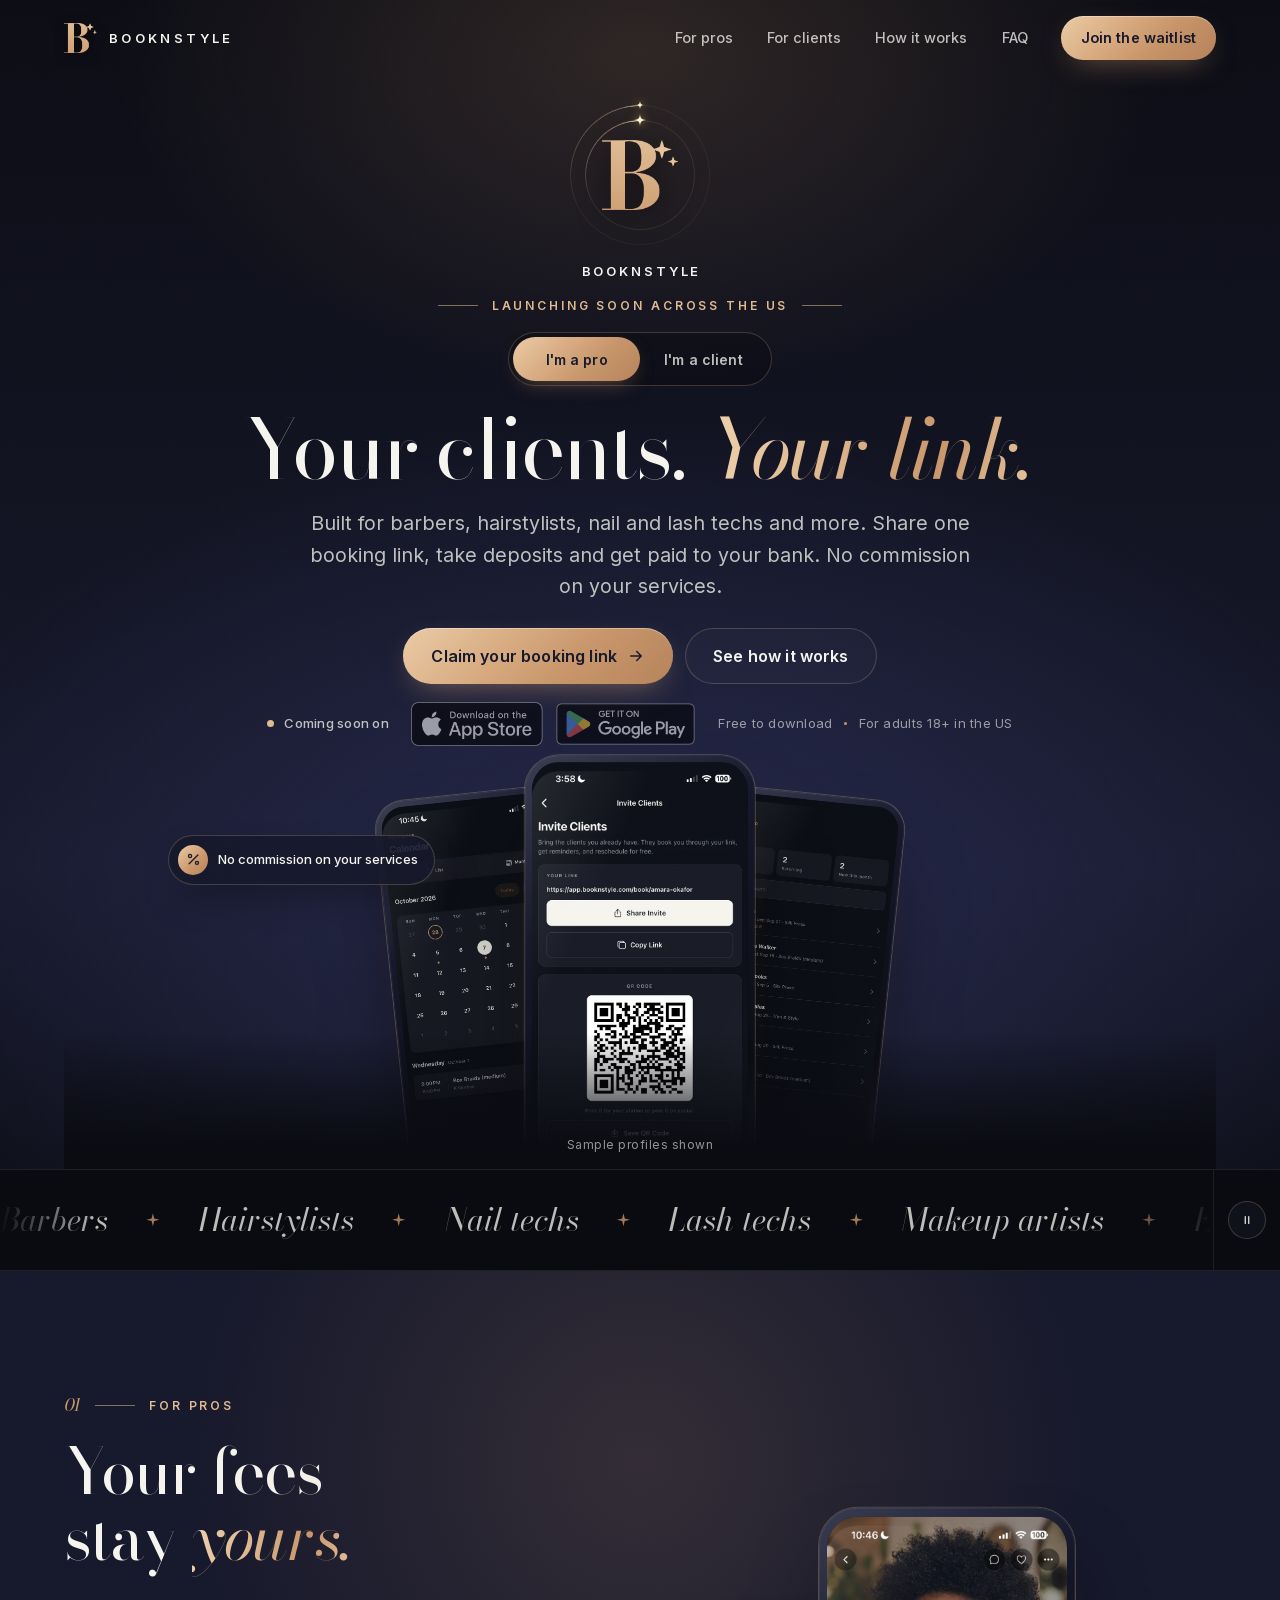
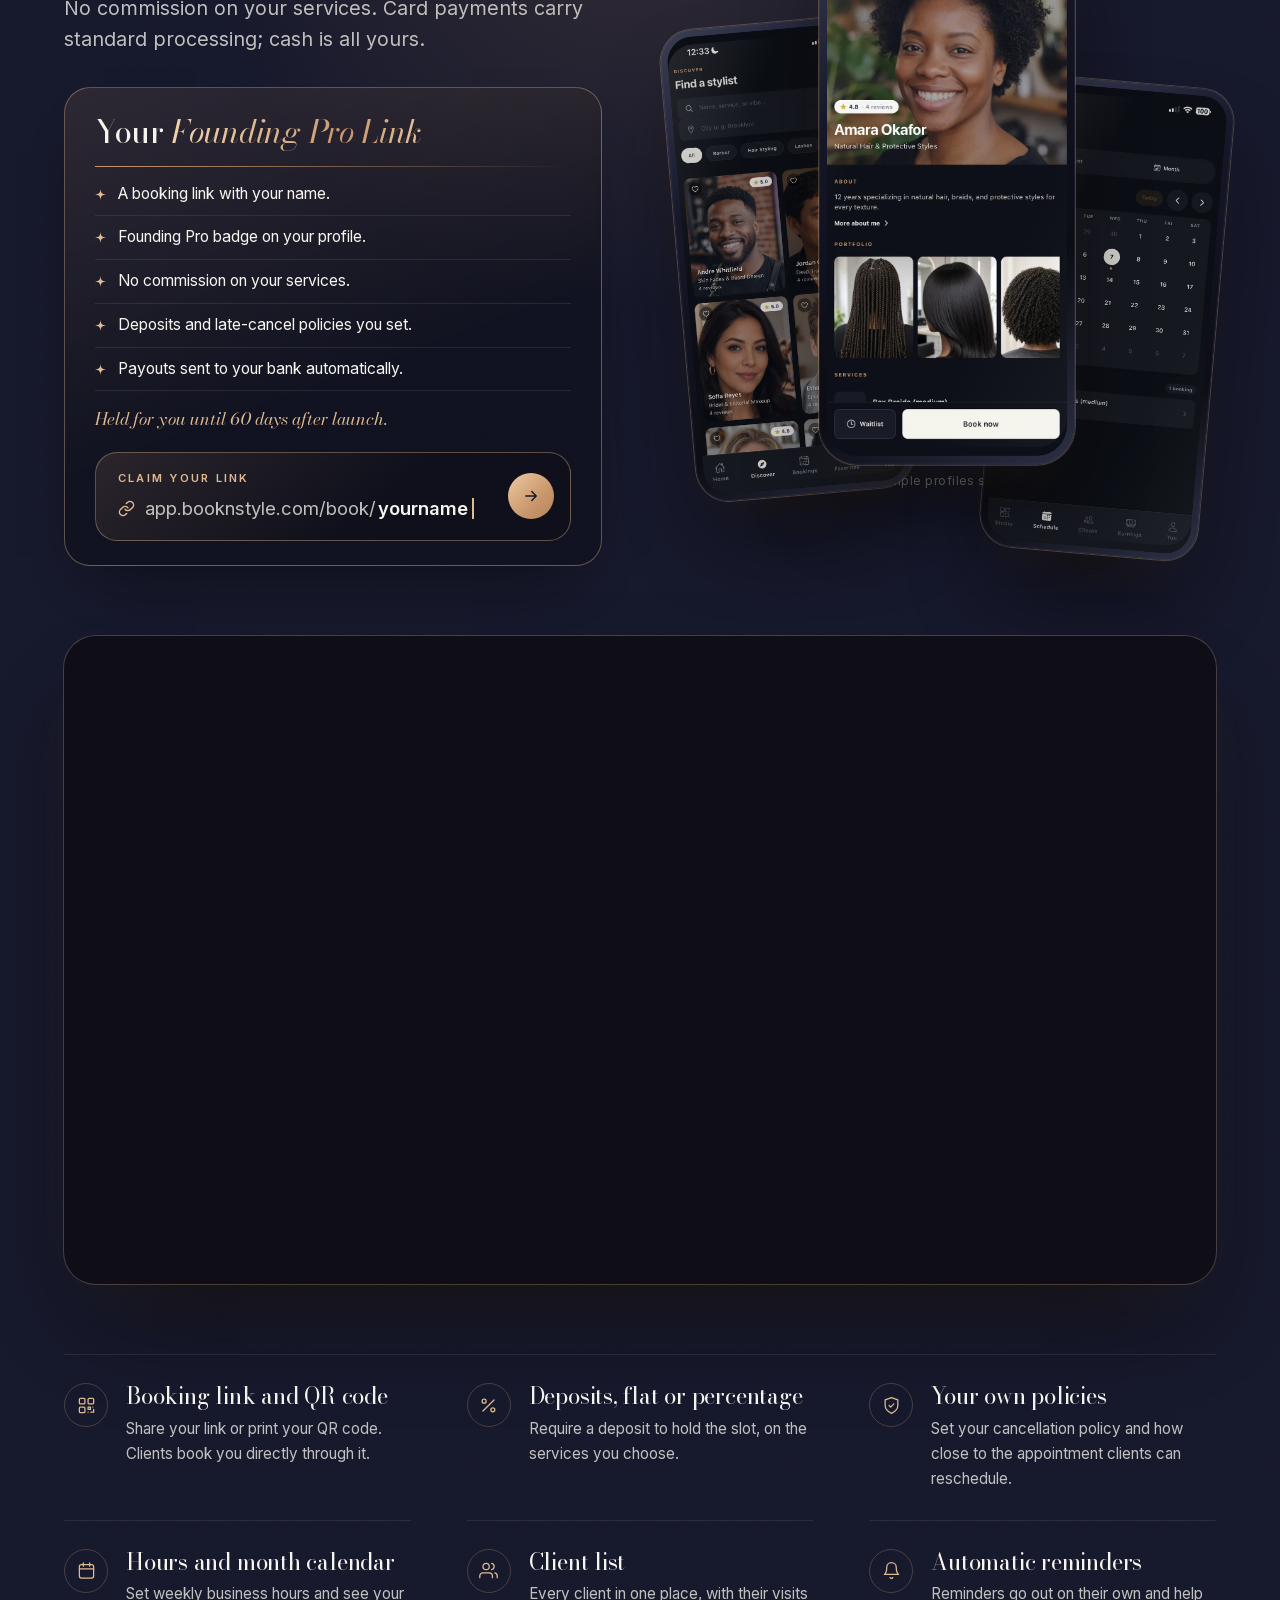
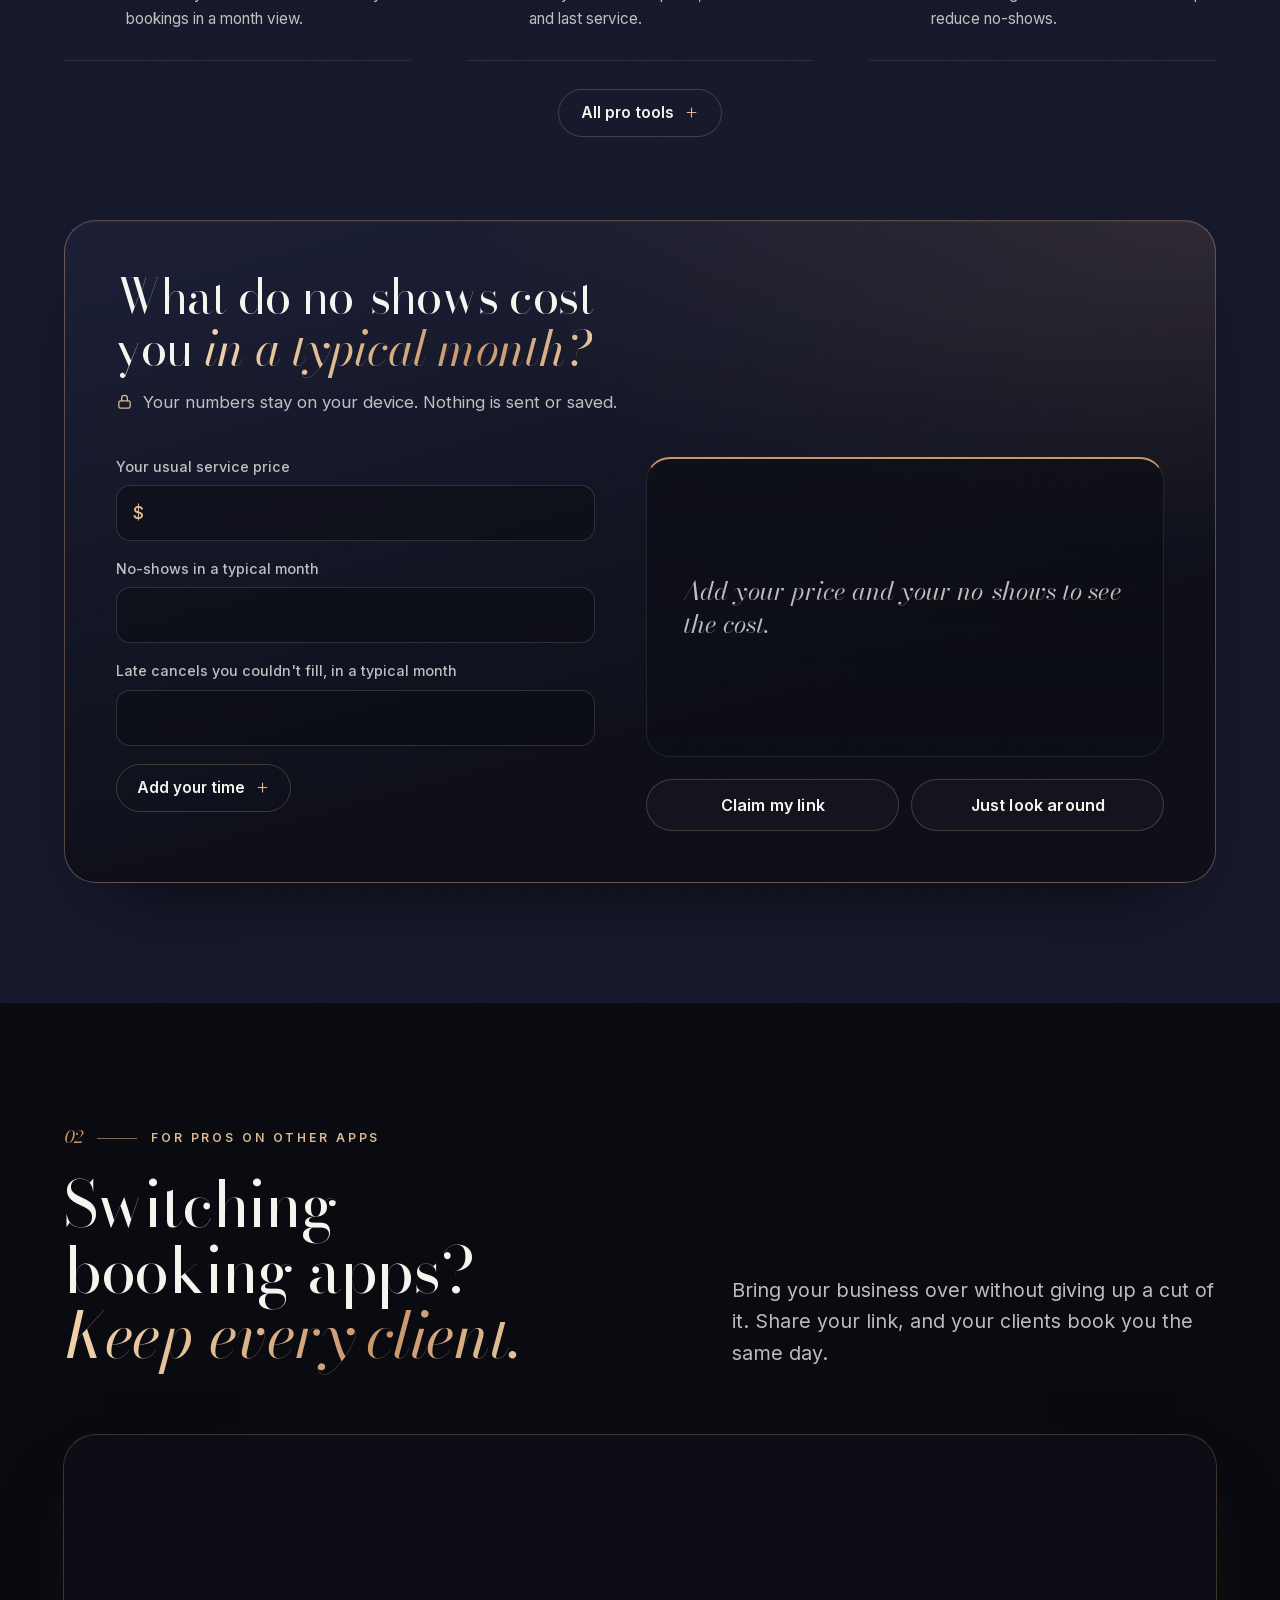
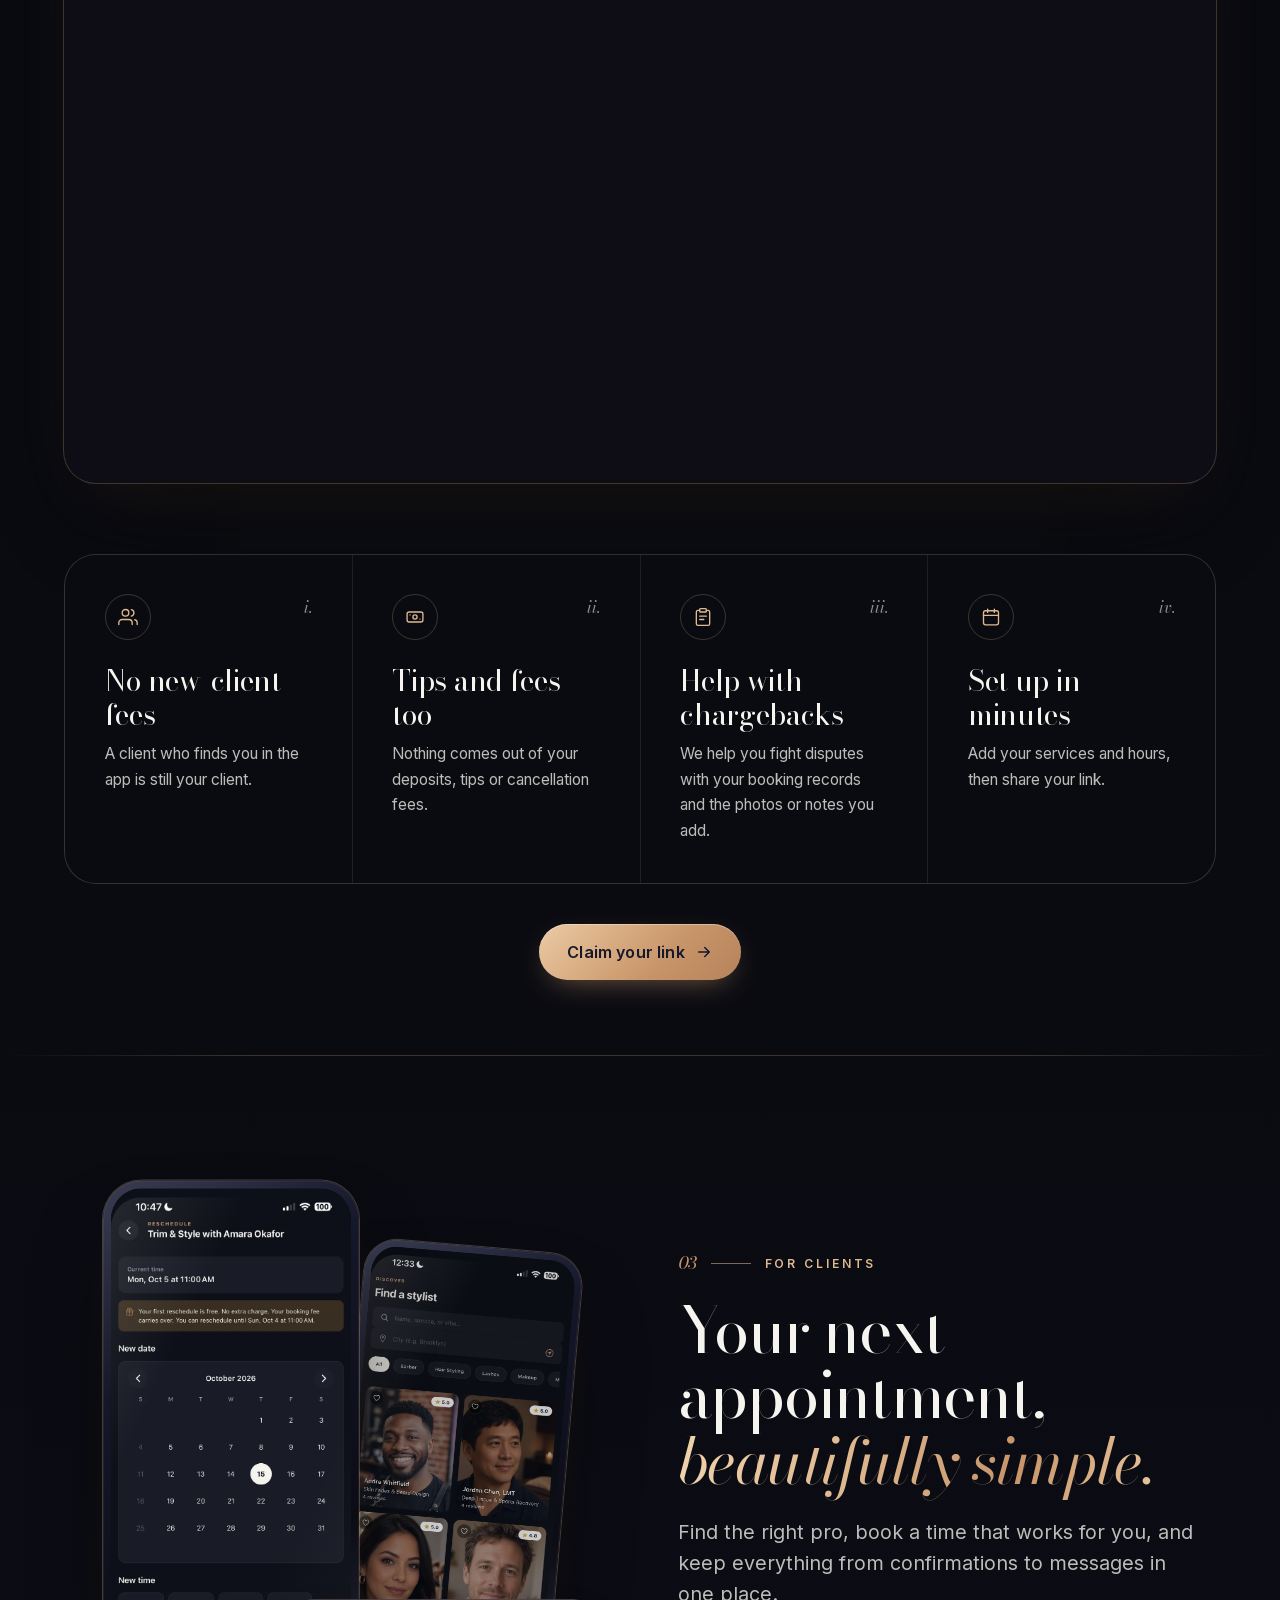
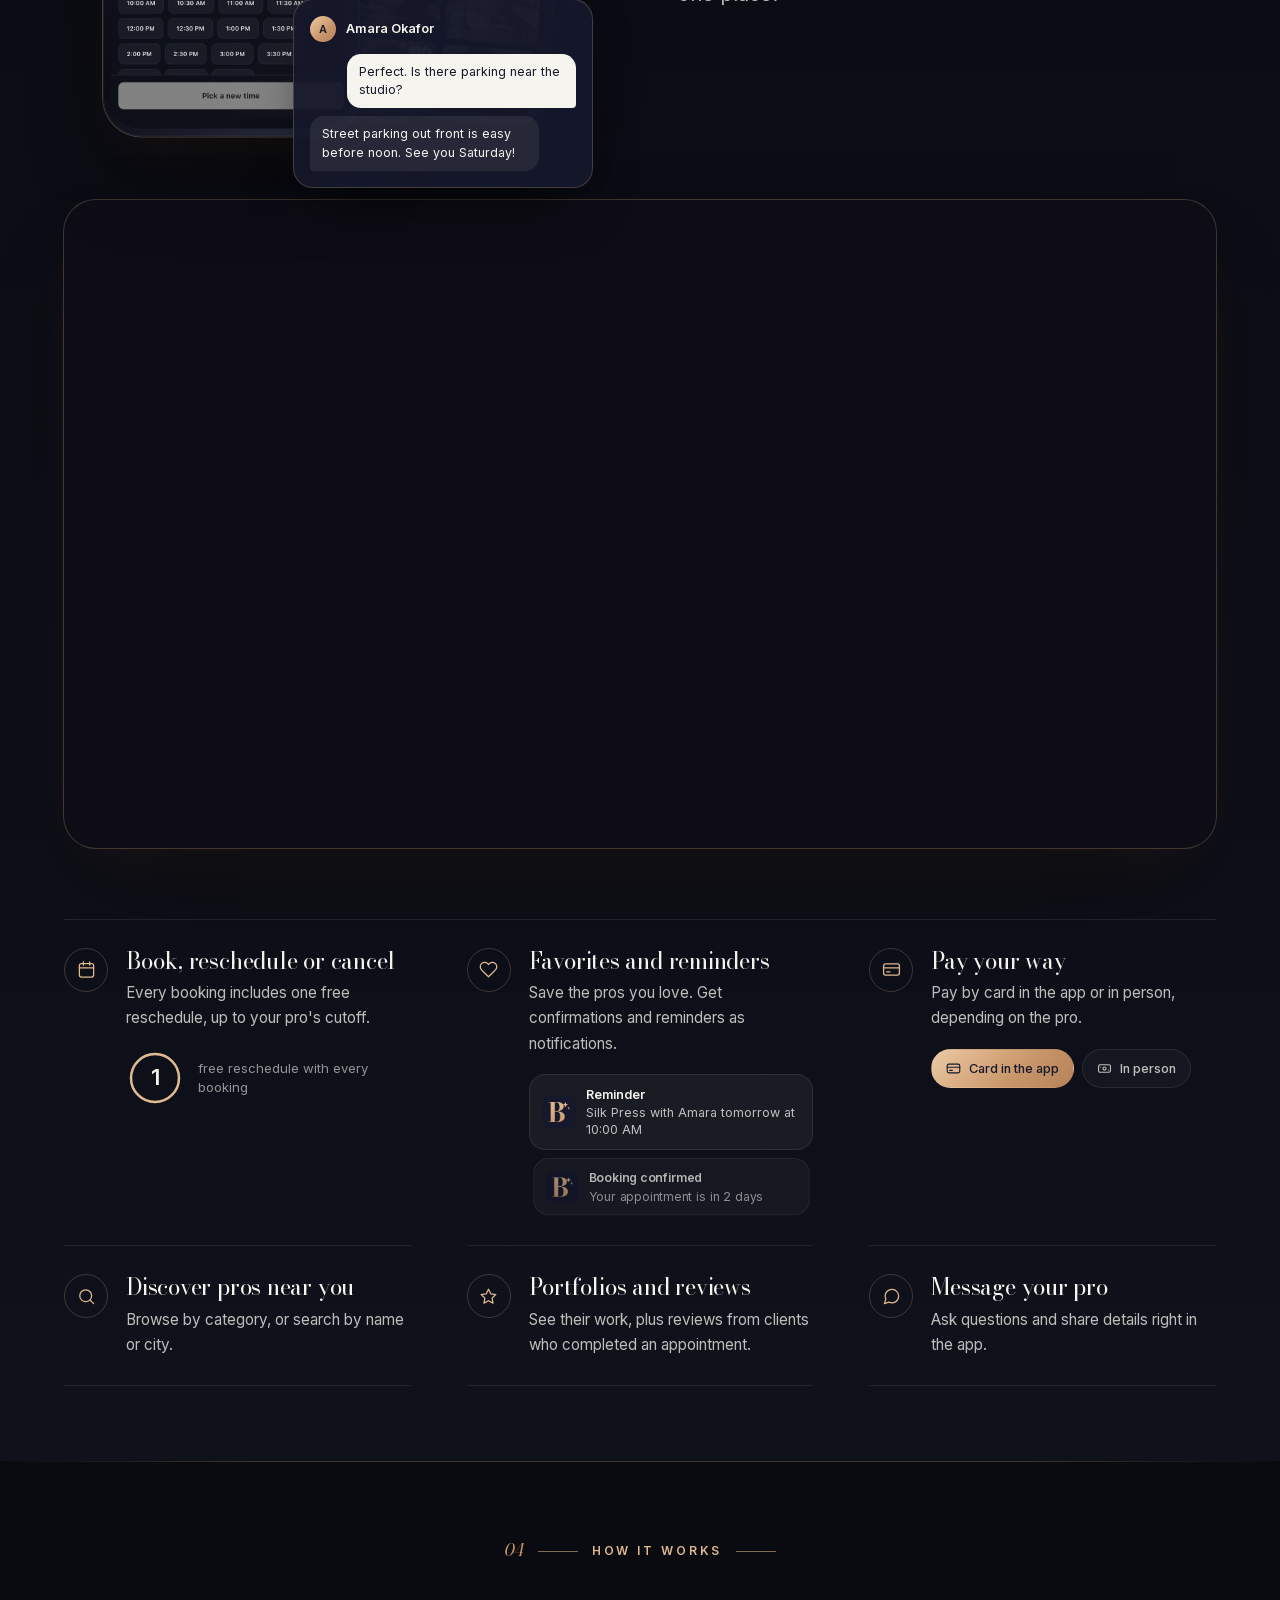
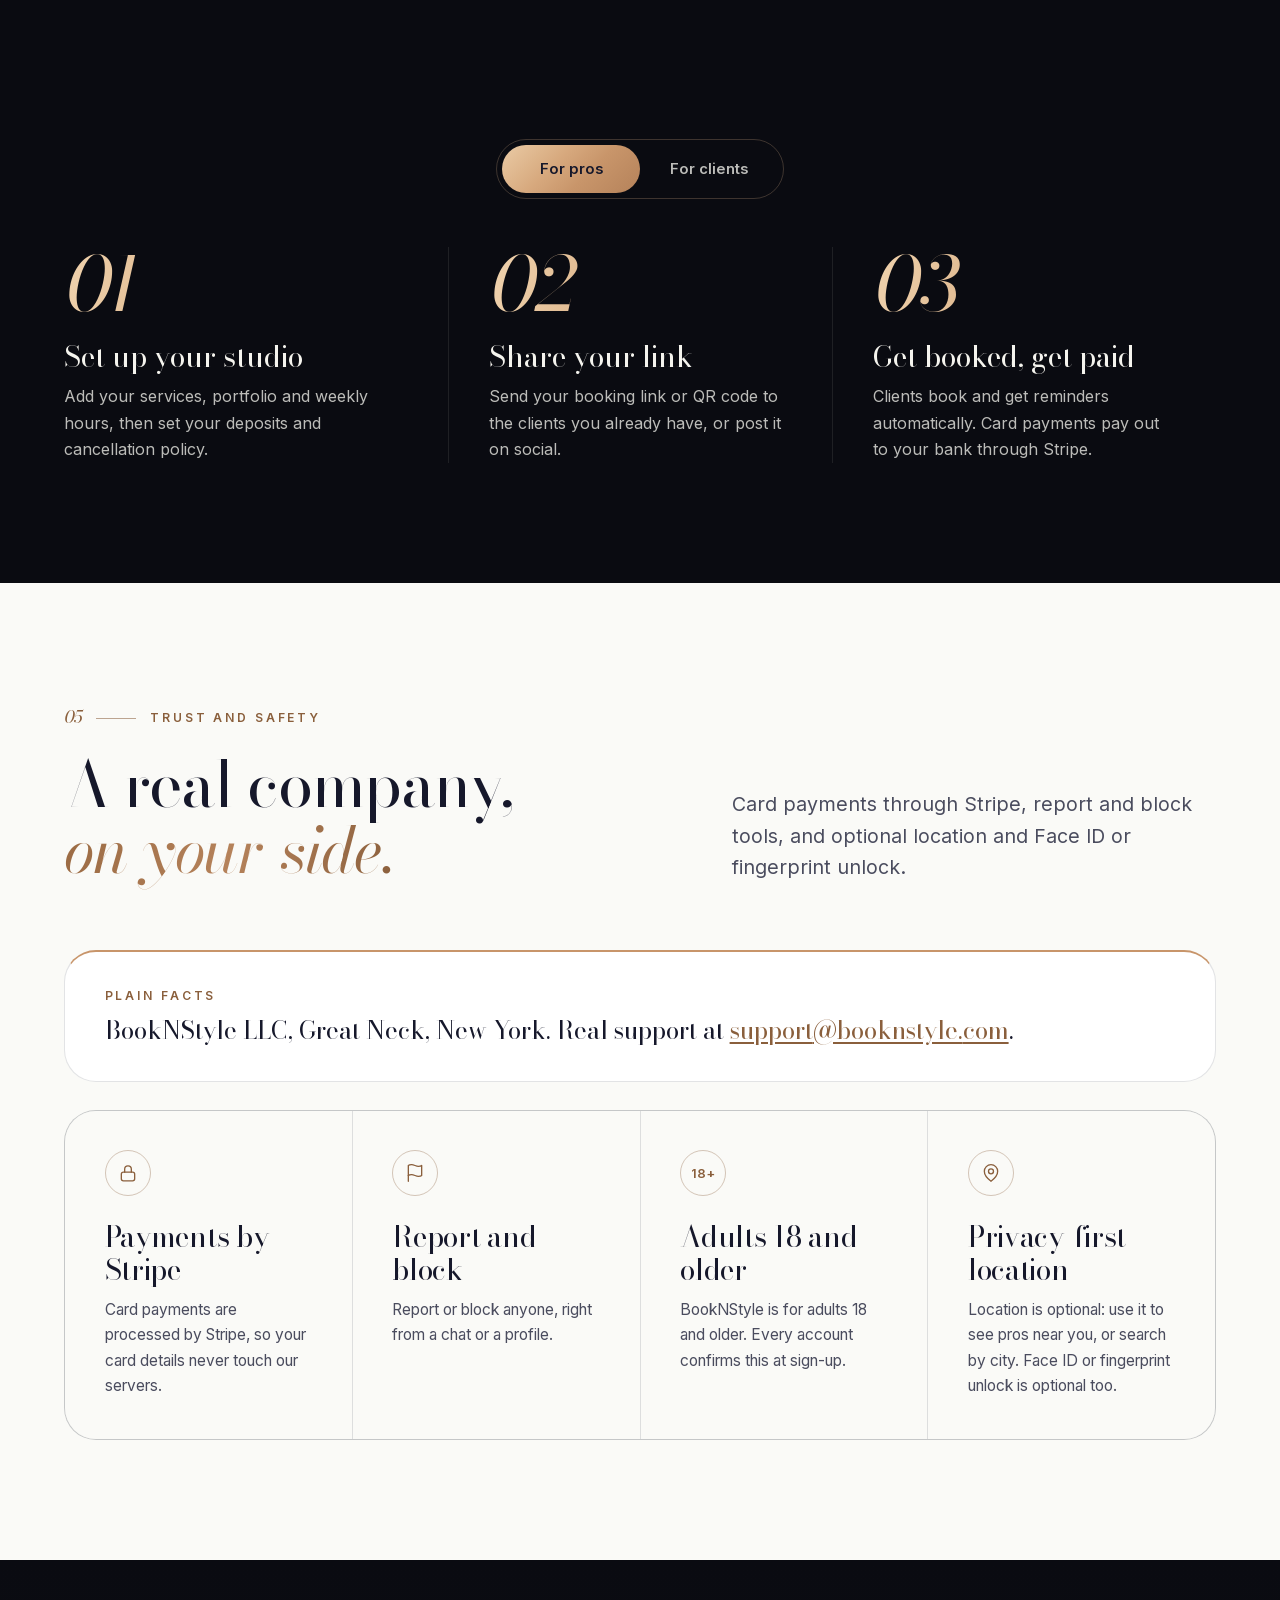
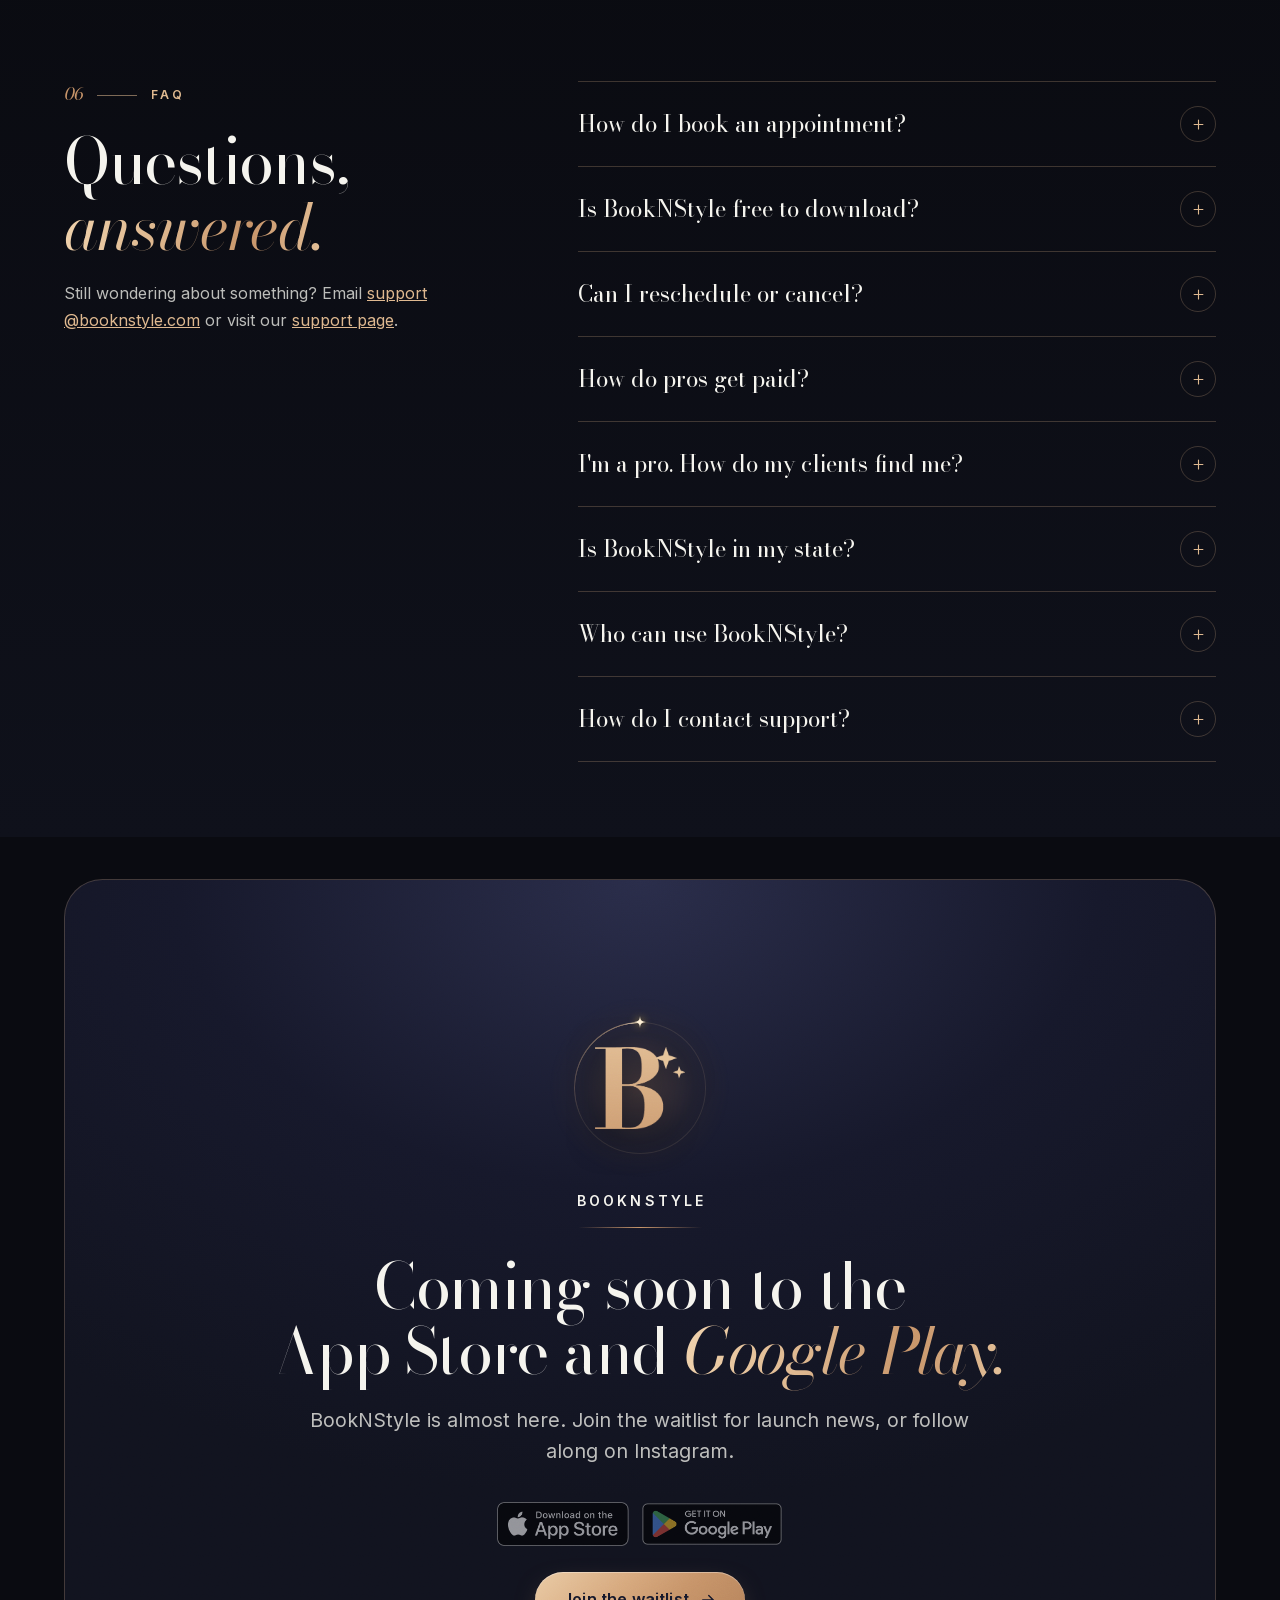
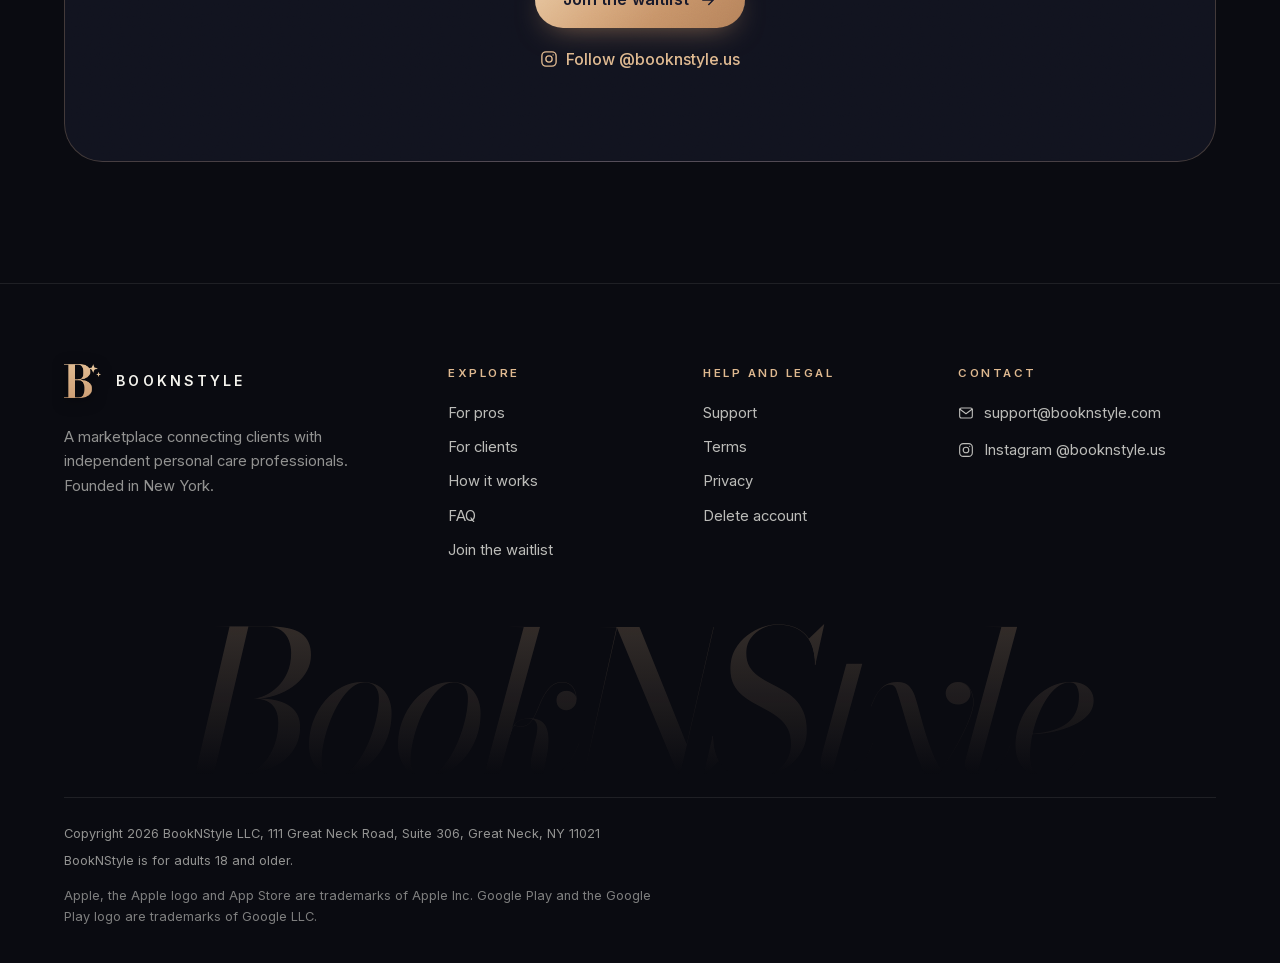
==== commit e0113d85: "Website Nov 13: calculator reads 3.5 as 3 when typed, link tags carried to the waitlist, the same li" ====
--- a/index.html
+++ b/index.html
@@ -42,8 +42,8 @@
   <link rel="stylesheet" href="styles.css?v=20261111c">
   <!-- aud-client: a link with ?for=clients opens the client version of the top section, set here so the pro version never flashes first -->
   <script>document.documentElement.classList.add('js');try{if(/^clients?$/i.test(new URLSearchParams(location.search).get('for')||''))document.documentElement.classList.add('aud-client');}catch(e){}</script>
-  <script src="main.js?v=20261031a" defer></script>
-  <script src="calculator.js?v=20261111c" defer></script>
+  <script src="main.js?v=20261111d" defer></script>
+  <script src="calculator.js?v=20261111d" defer></script>
 
   <script type="application/ld+json">
   {
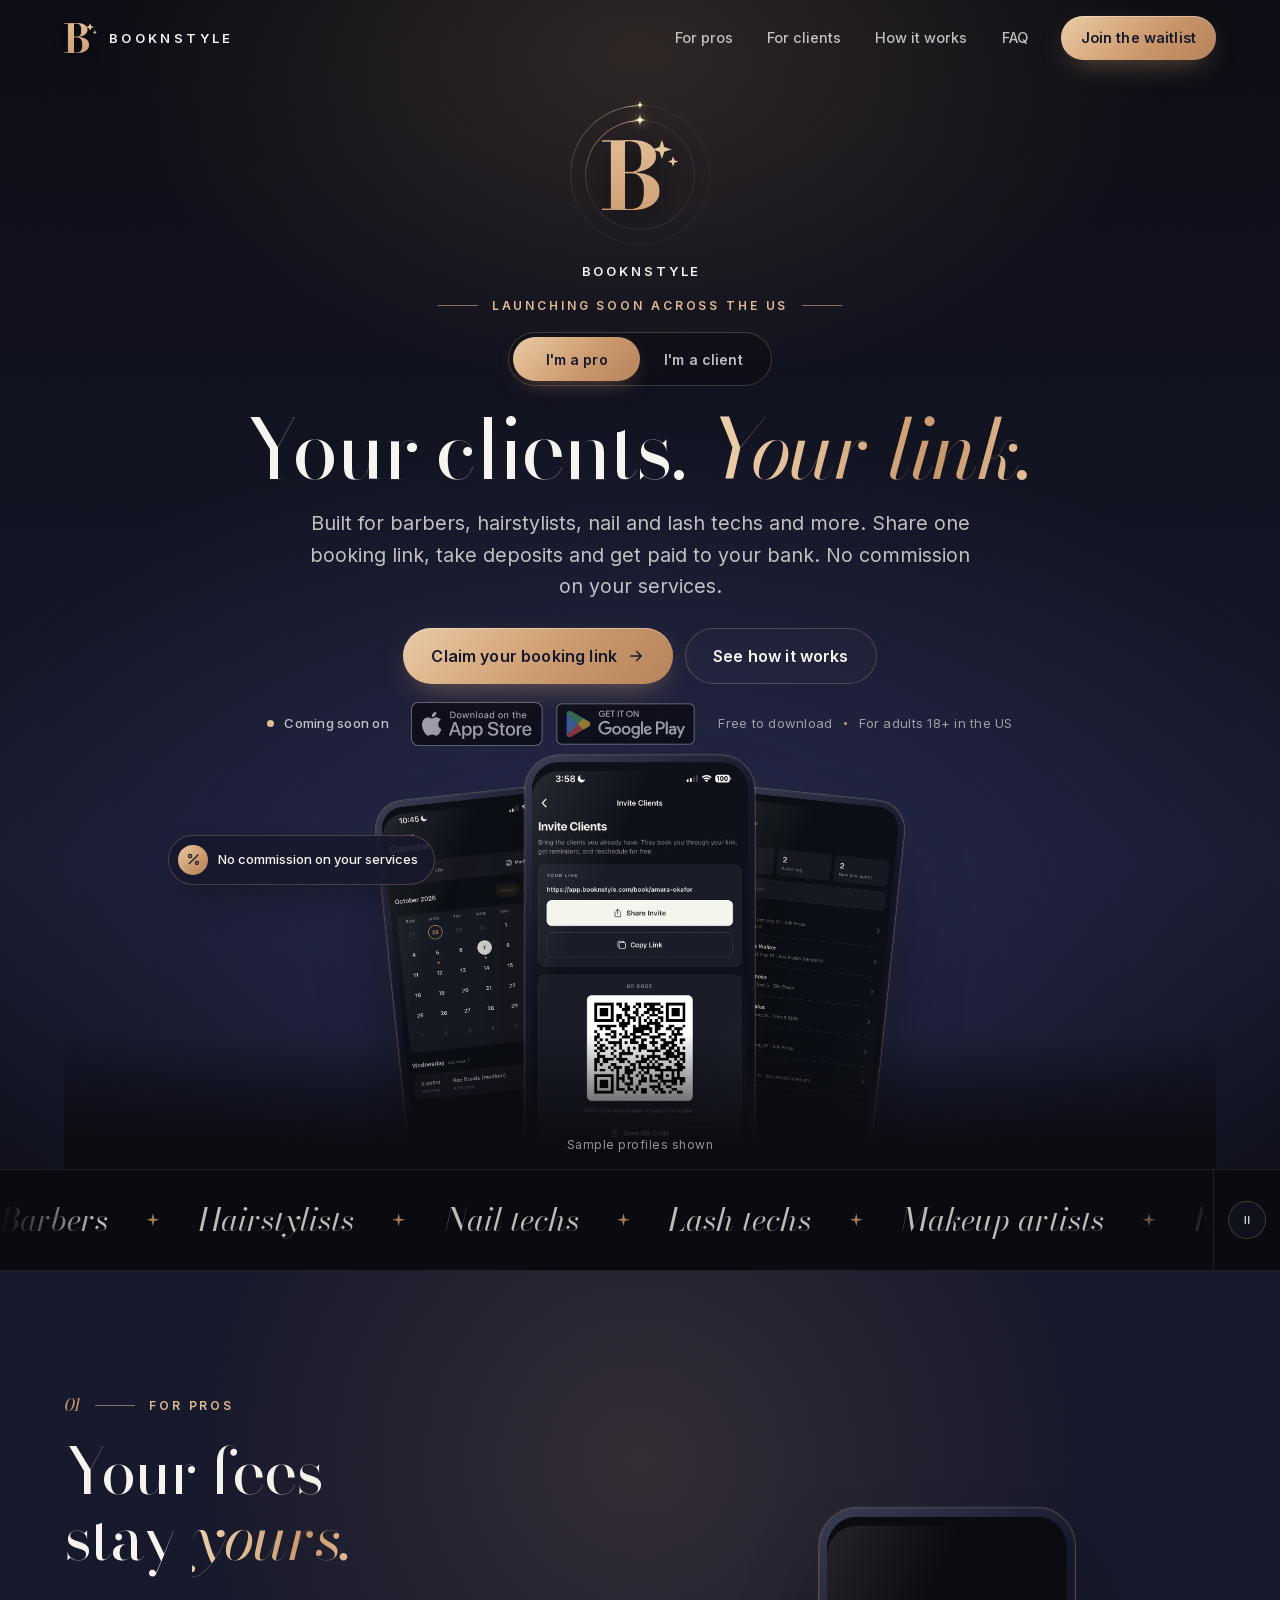
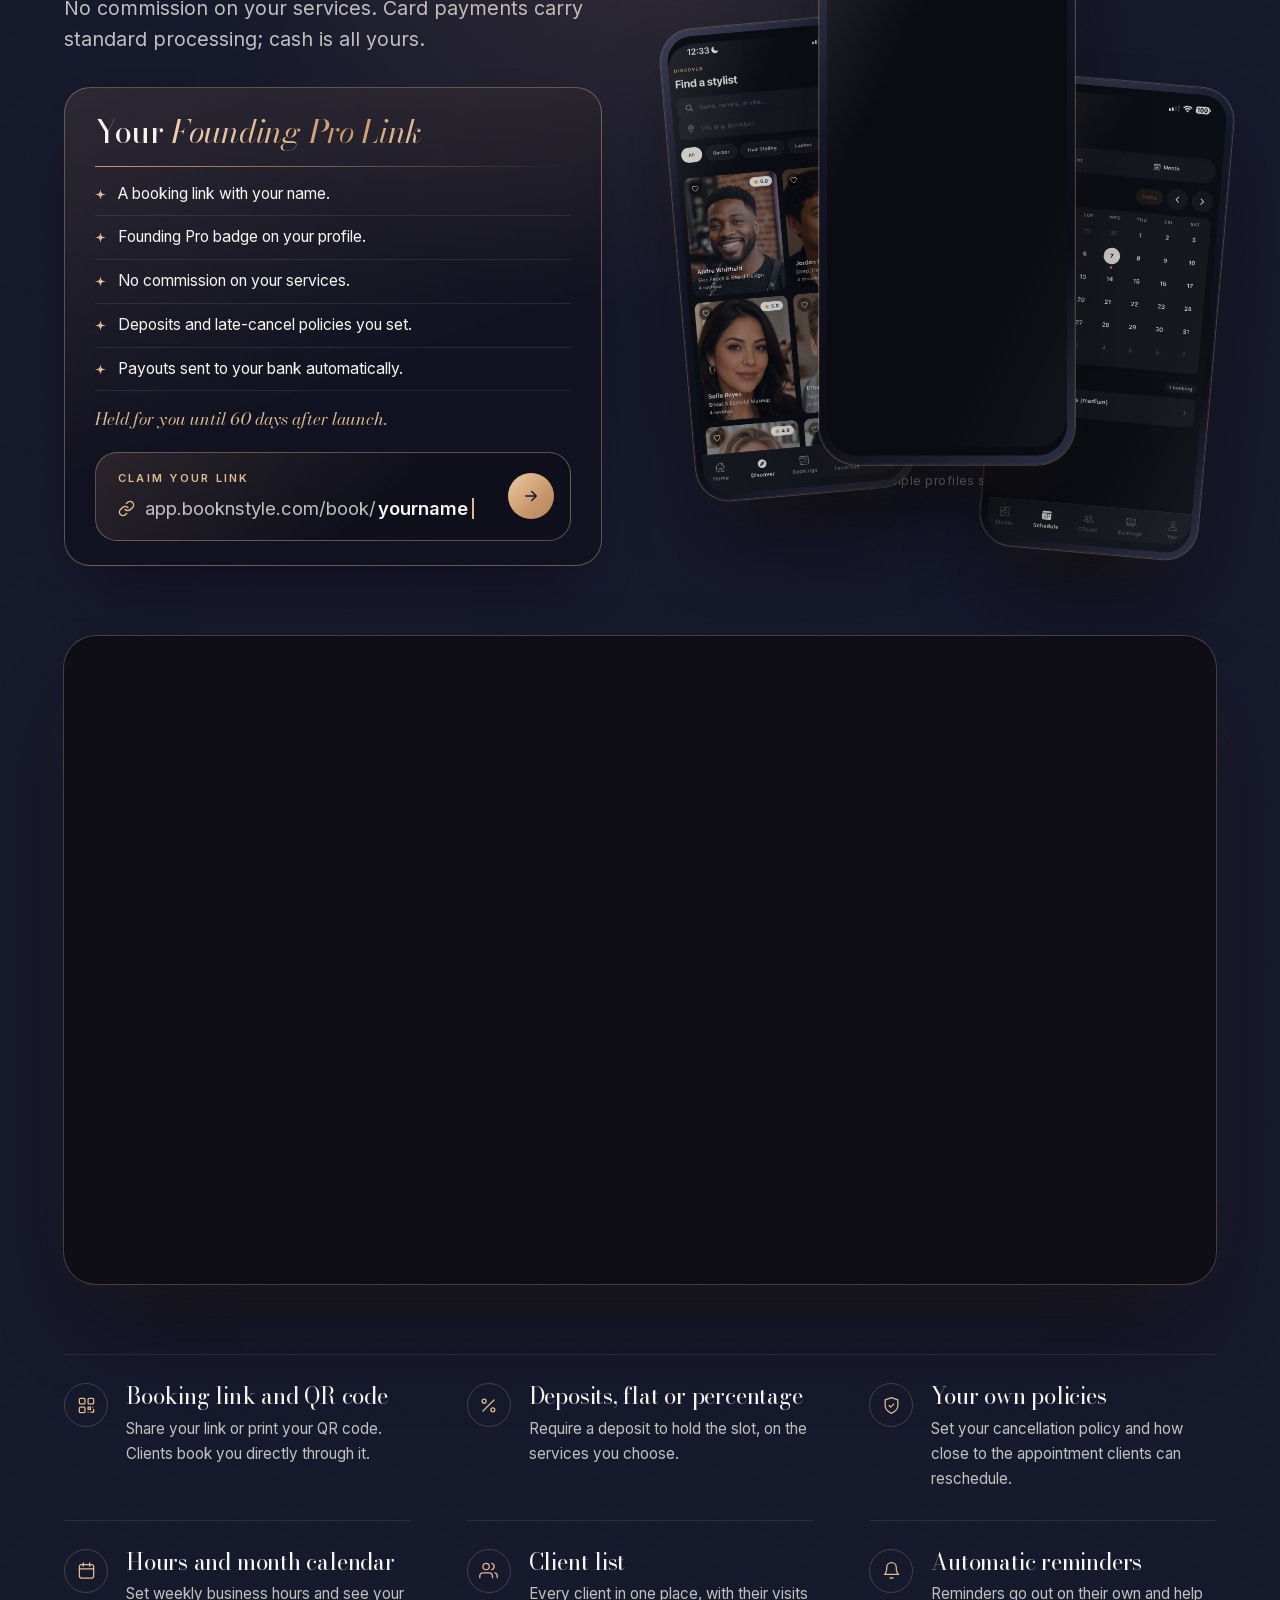
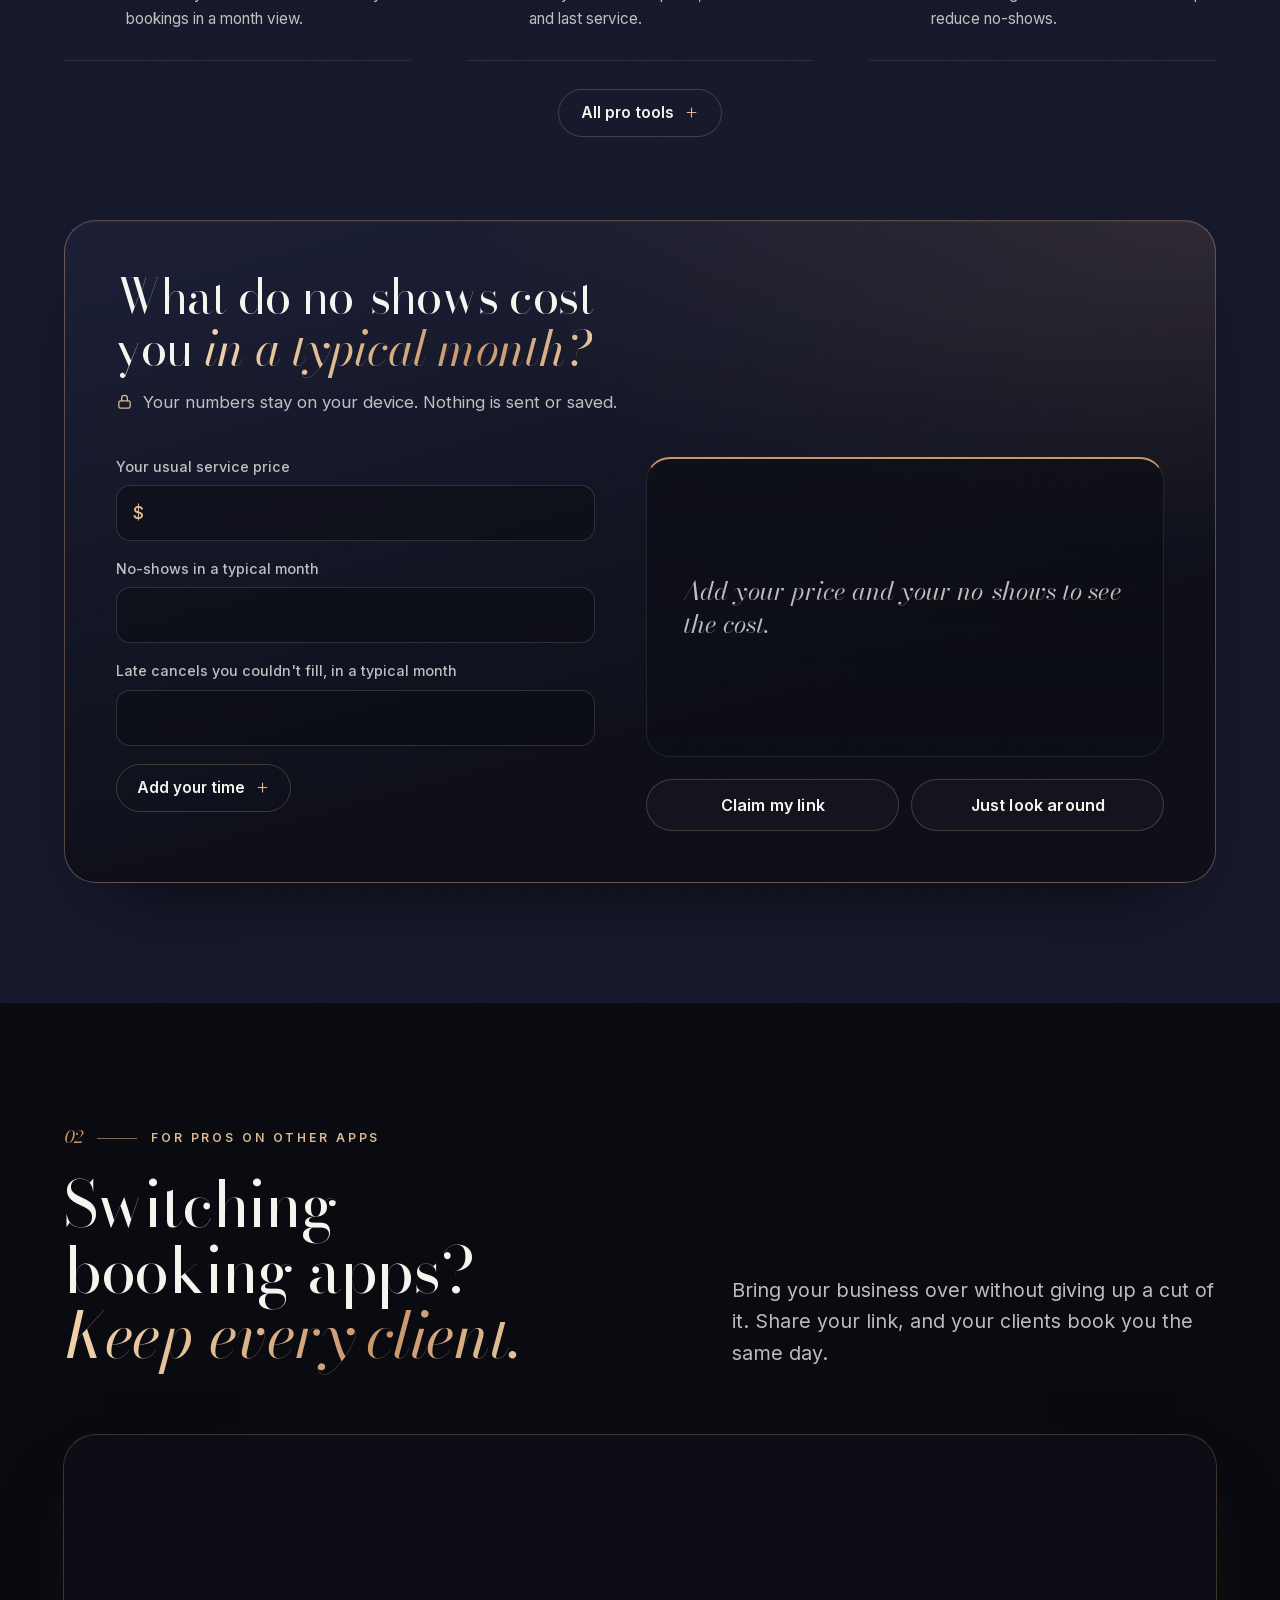
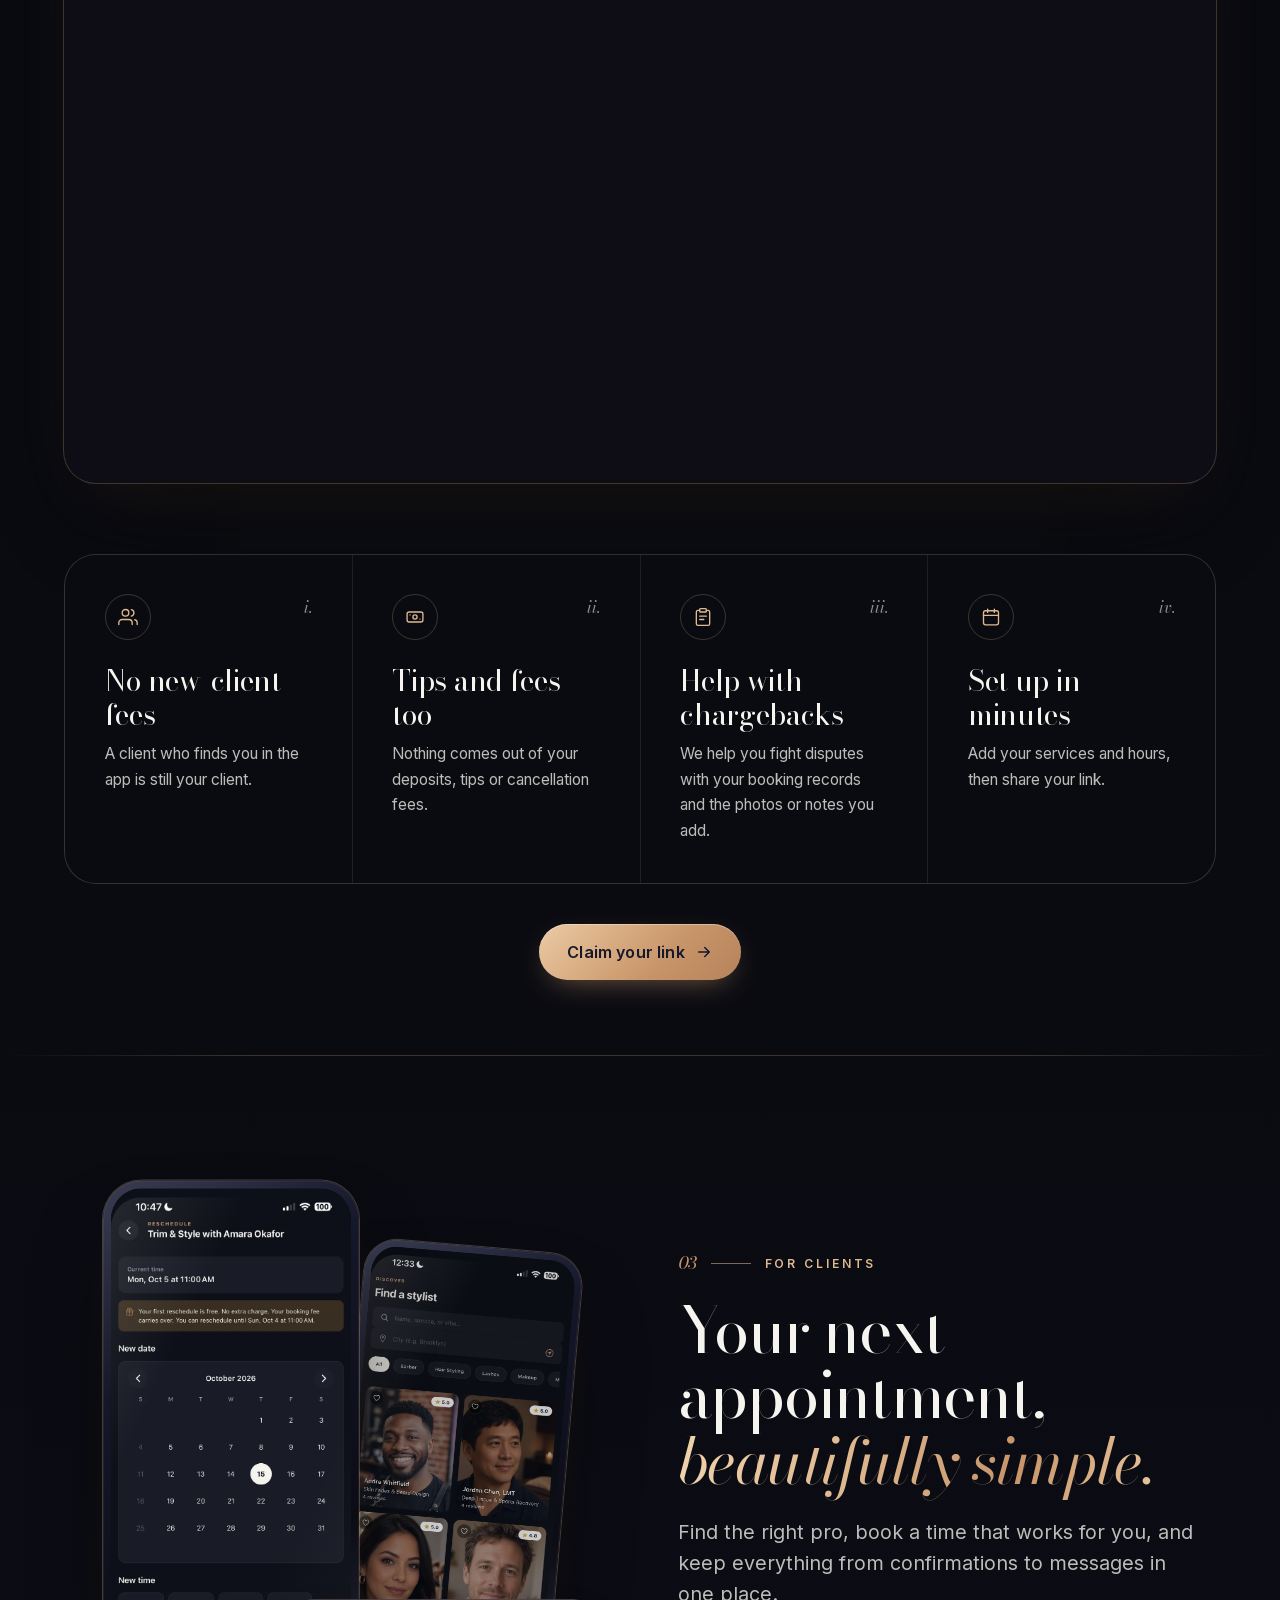
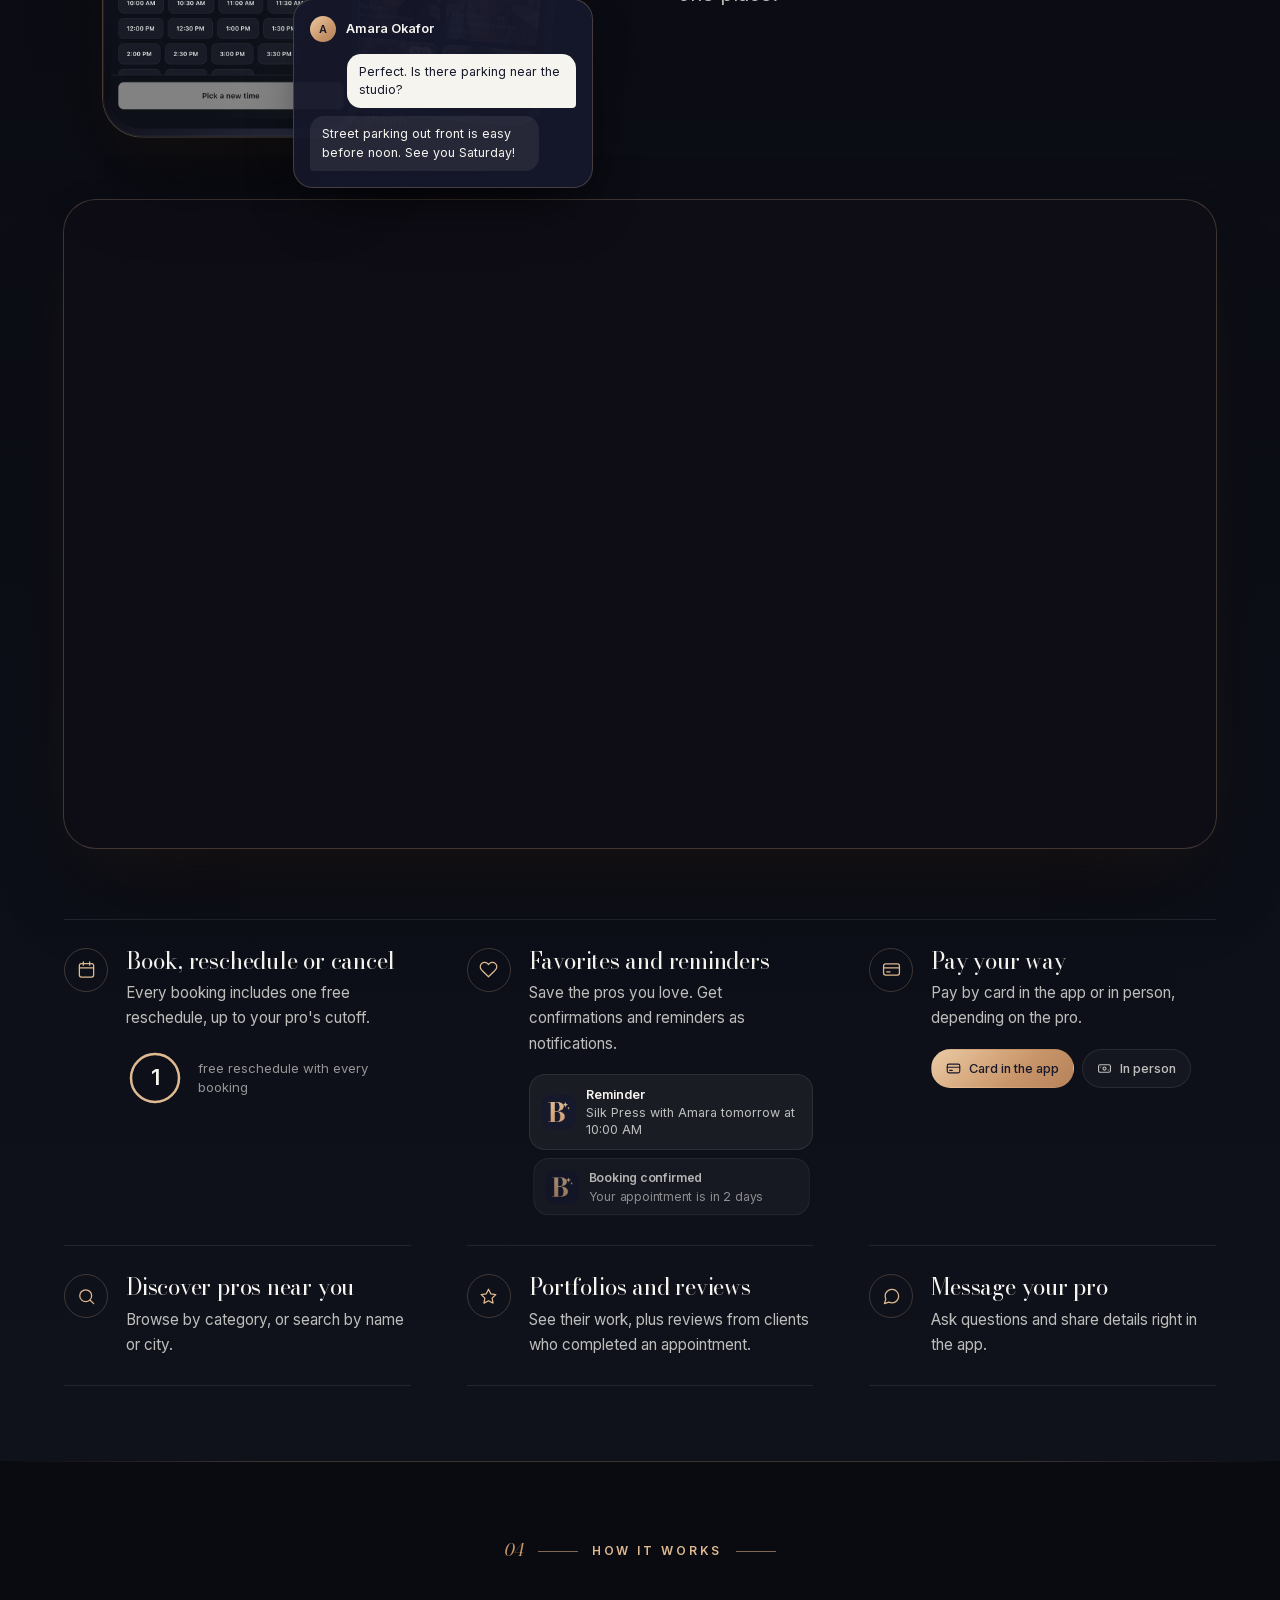
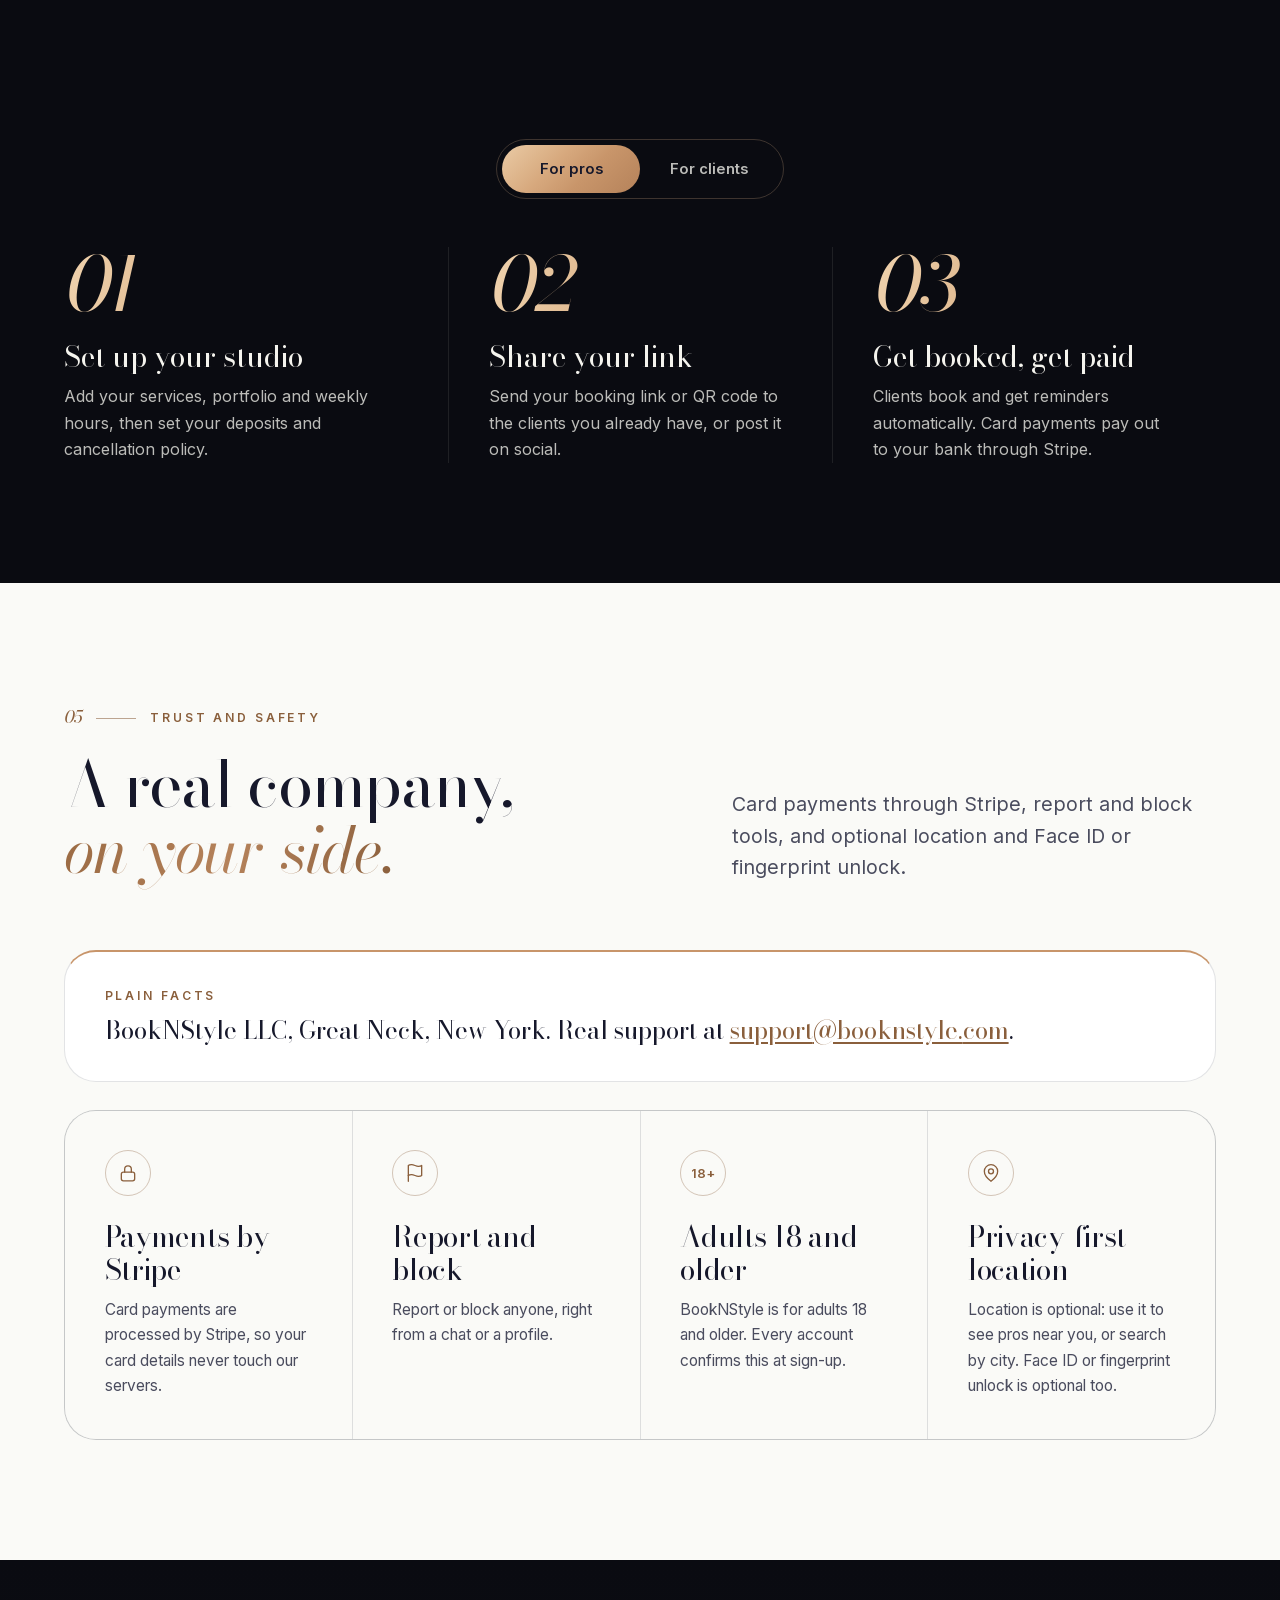
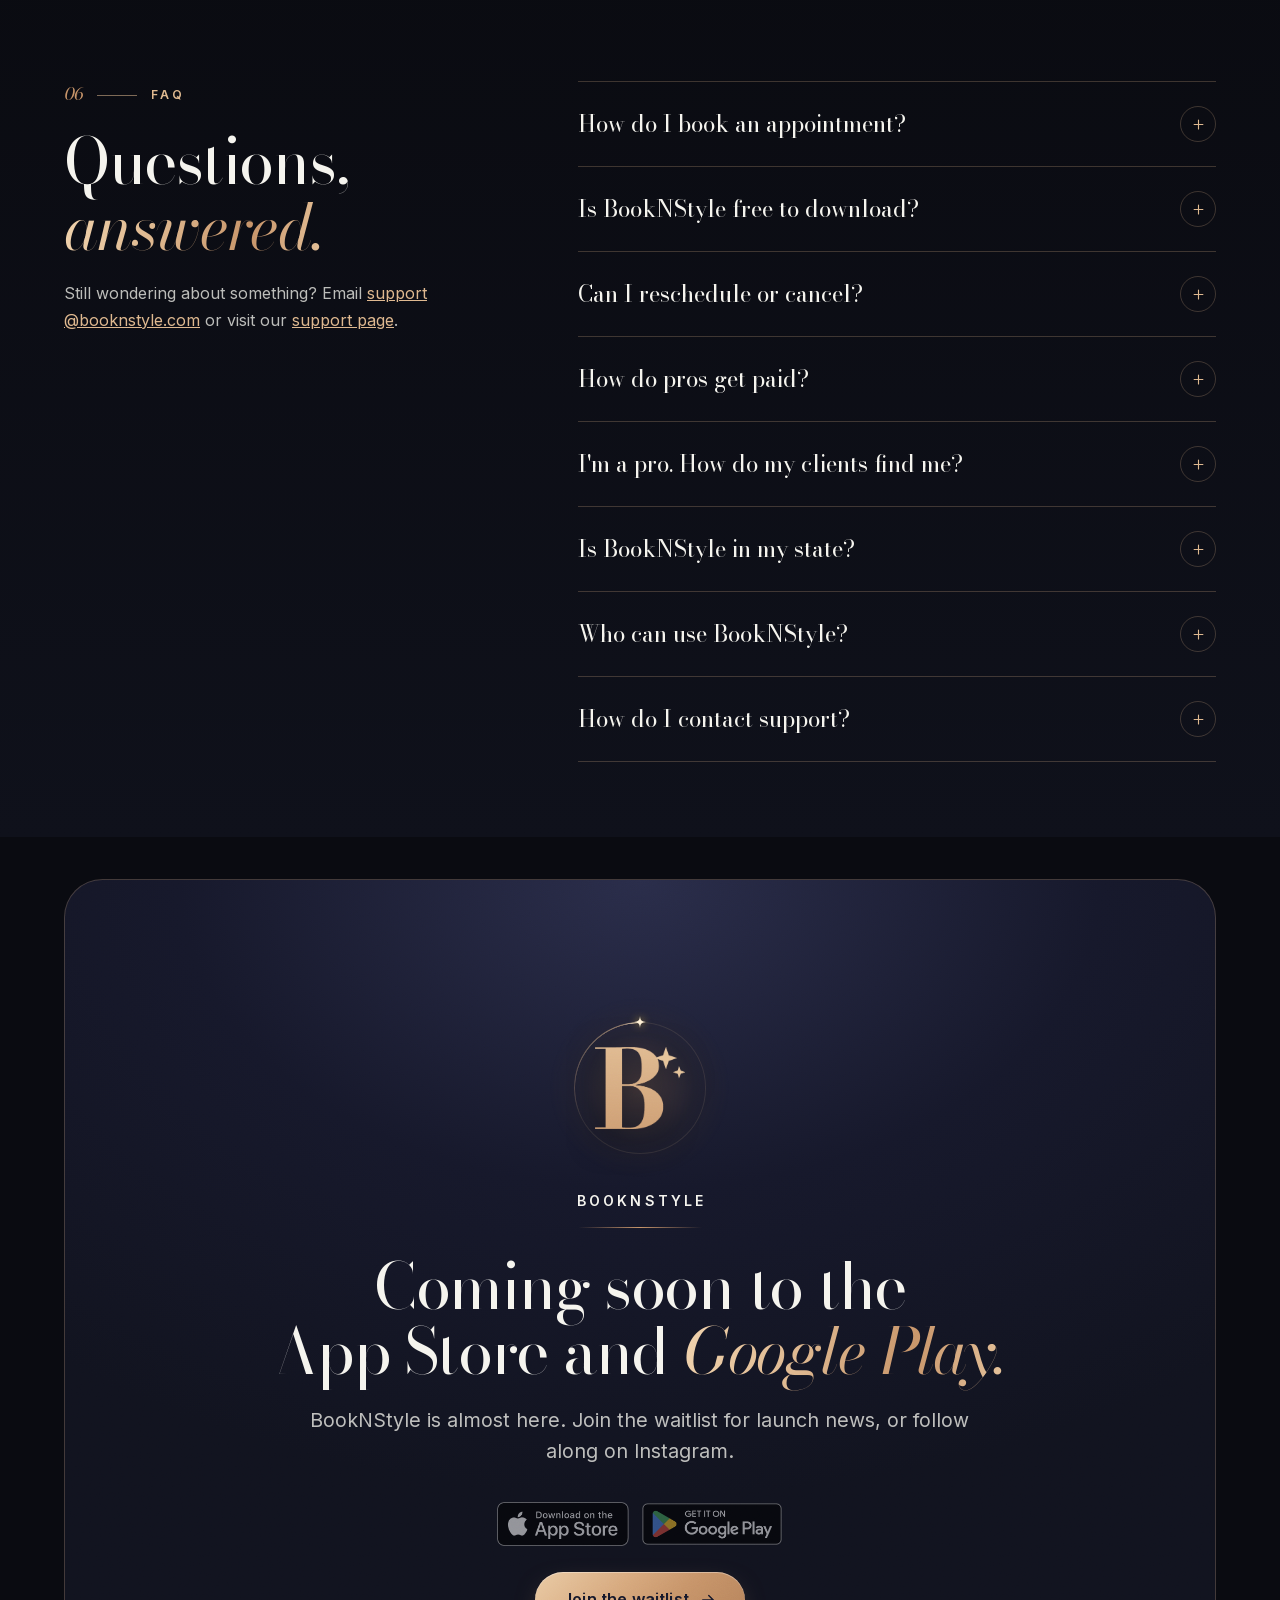
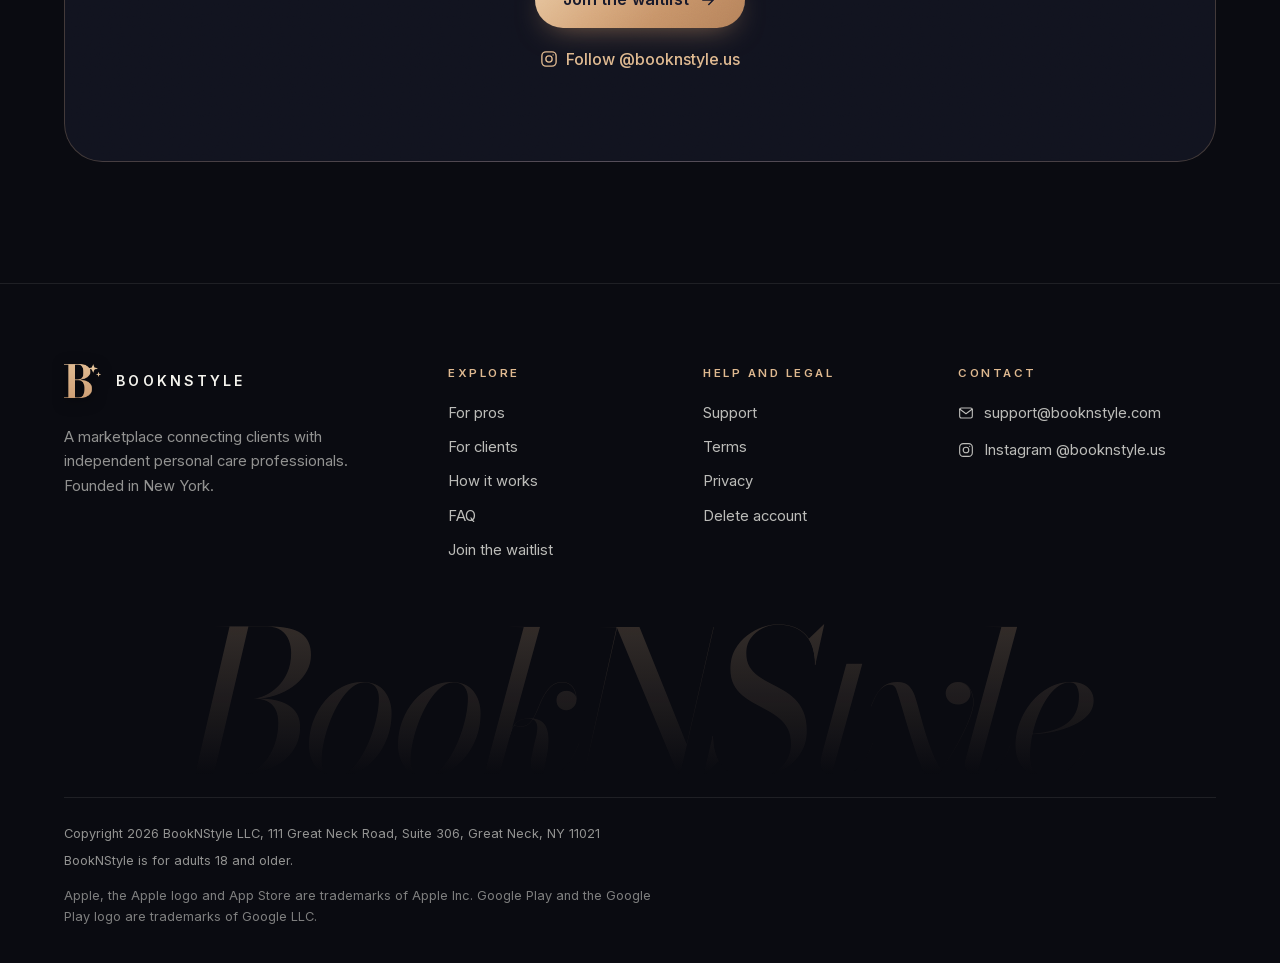
==== commit f1f0bd6d: "FAQ 'Is BookNStyle in my state?': we'll email you the day BookNStyle launches (owner, Nov 14 2026; a" ====
--- a/index.html
+++ b/index.html
@@ -701,7 +701,7 @@
           </details>
           <details class="faq__item" name="faq">
             <summary>Is BookNStyle in my state?<span class="faq__icon" aria-hidden="true"><svg><use href="#i-plus"/></svg></span></summary>
-            <div class="faq__answer"><p>BookNStyle is launching soon across the US. Join the waitlist and we'll email you the day BookNStyle opens where you are.</p></div>
+            <div class="faq__answer"><p>BookNStyle is launching soon across the US. Join the waitlist and we'll email you the day BookNStyle launches.</p></div>
           </details>
           <details class="faq__item" name="faq">
             <summary>Who can use BookNStyle?<span class="faq__icon" aria-hidden="true"><svg><use href="#i-plus"/></svg></span></summary>
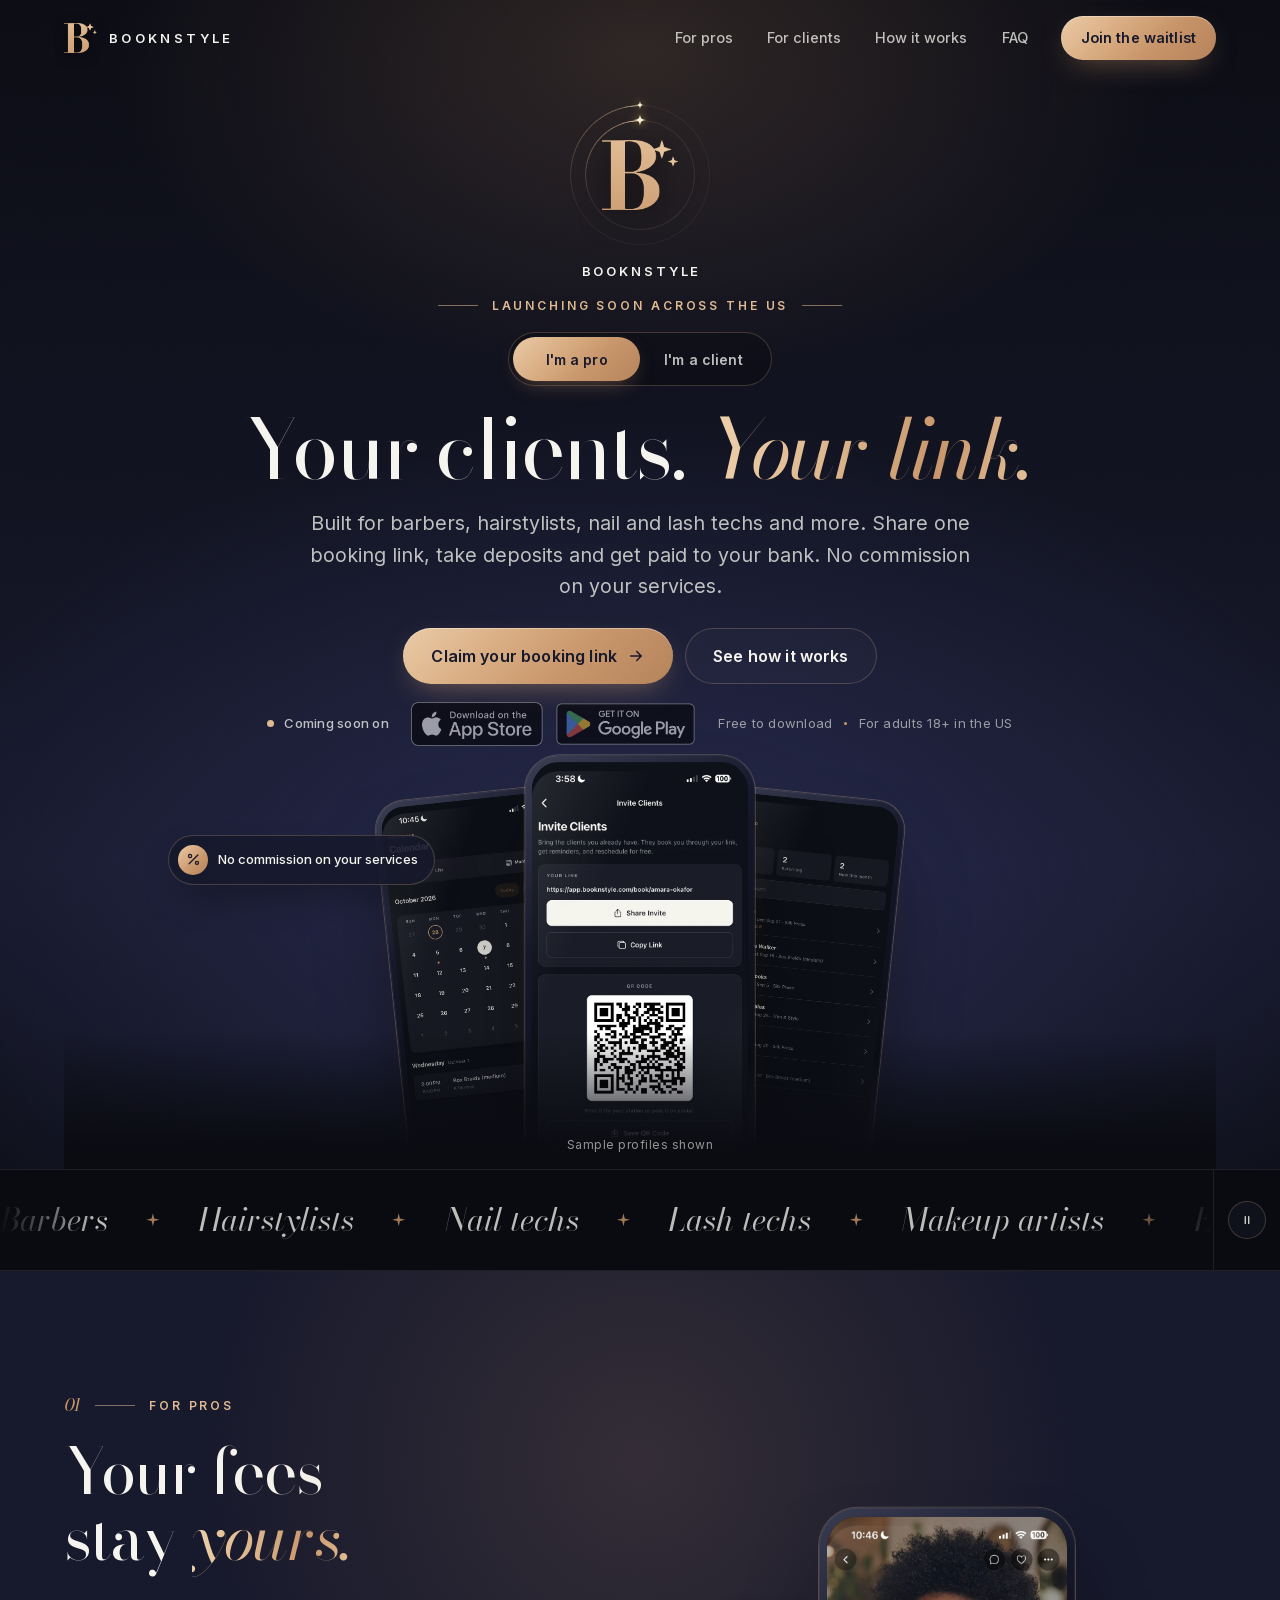
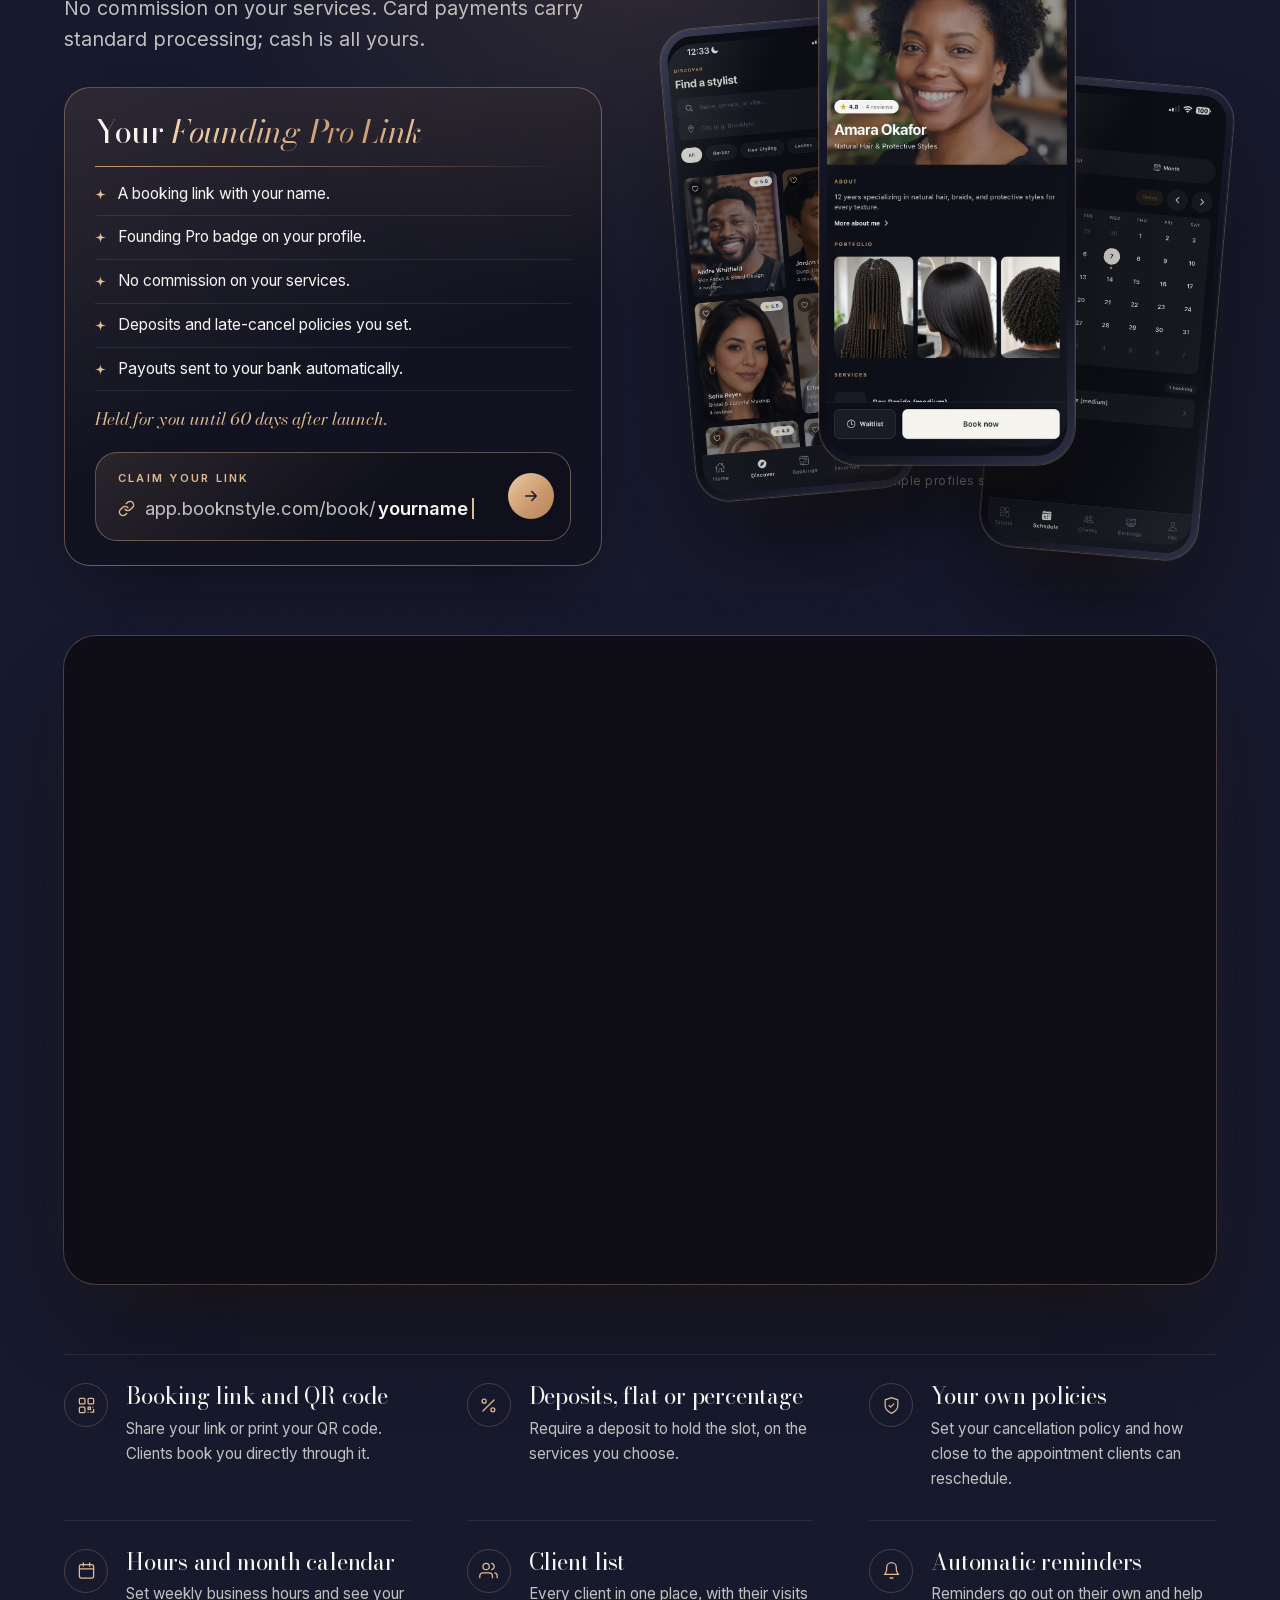
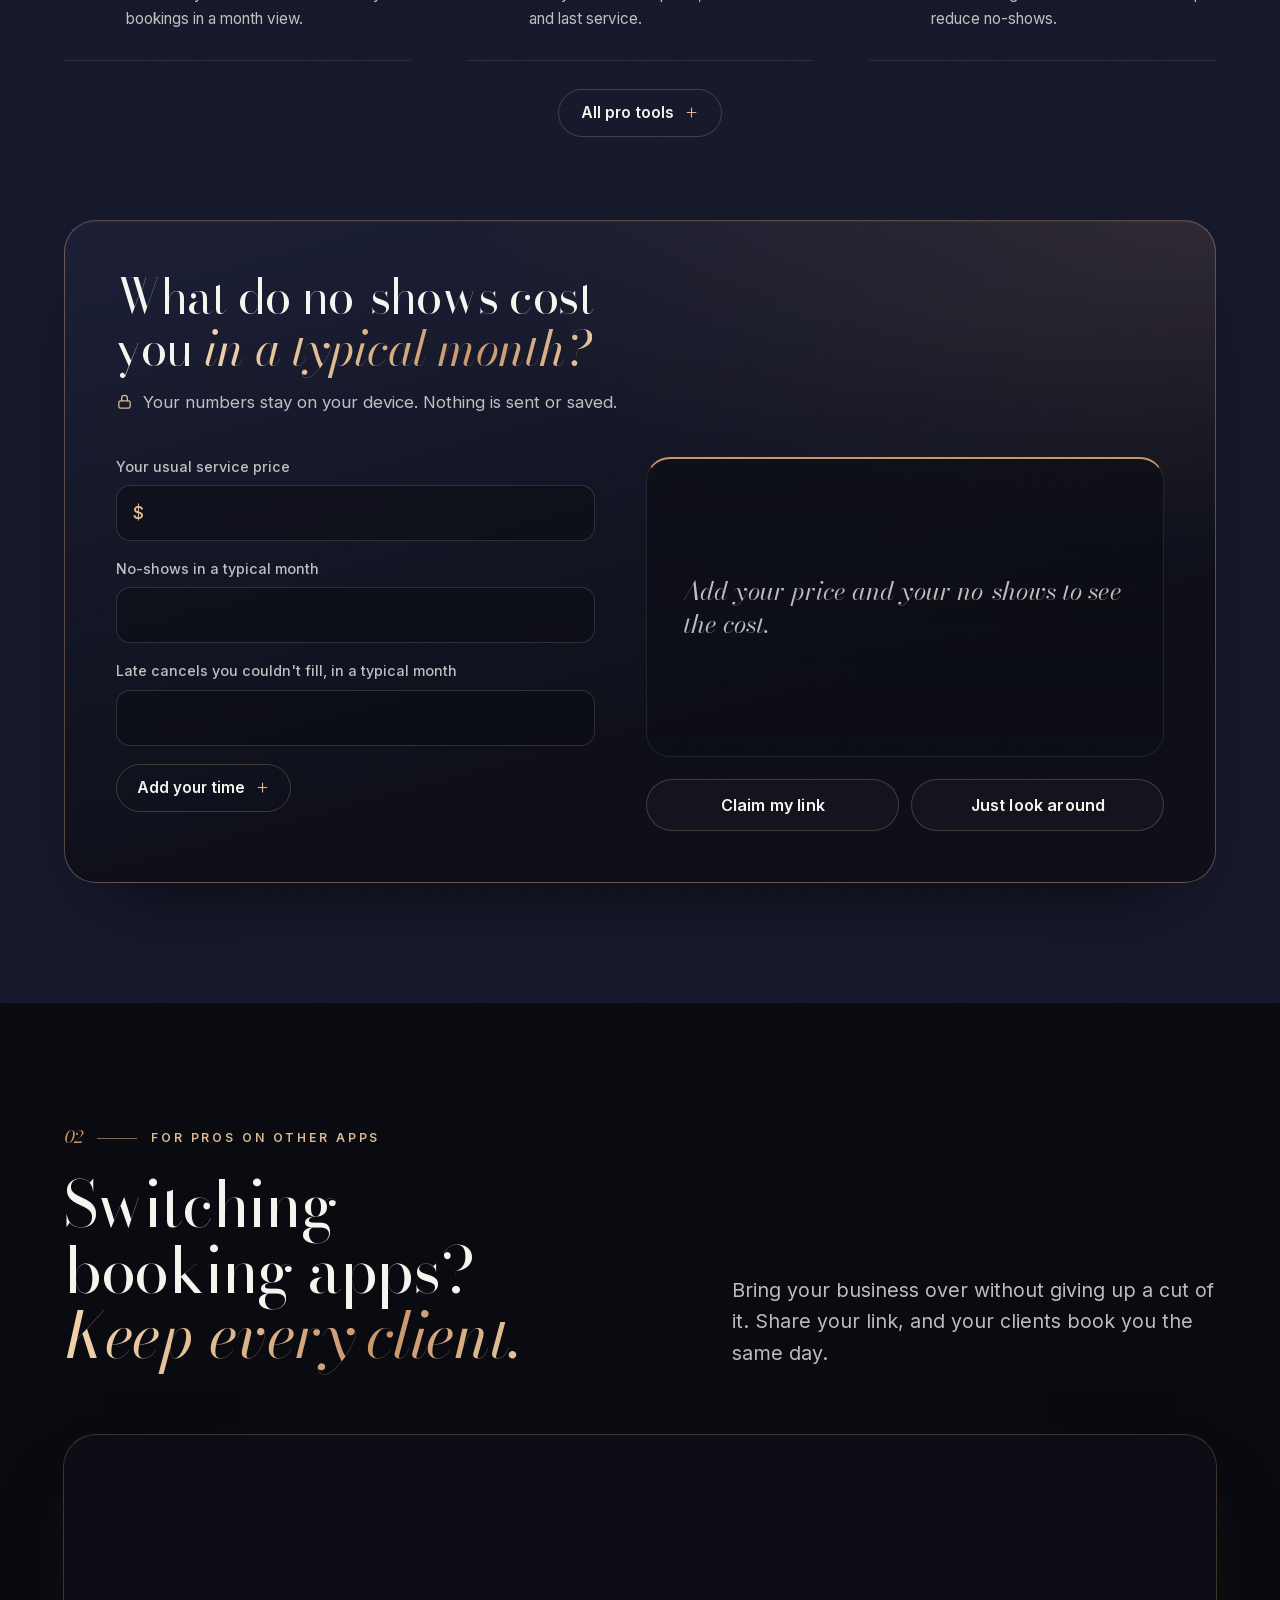
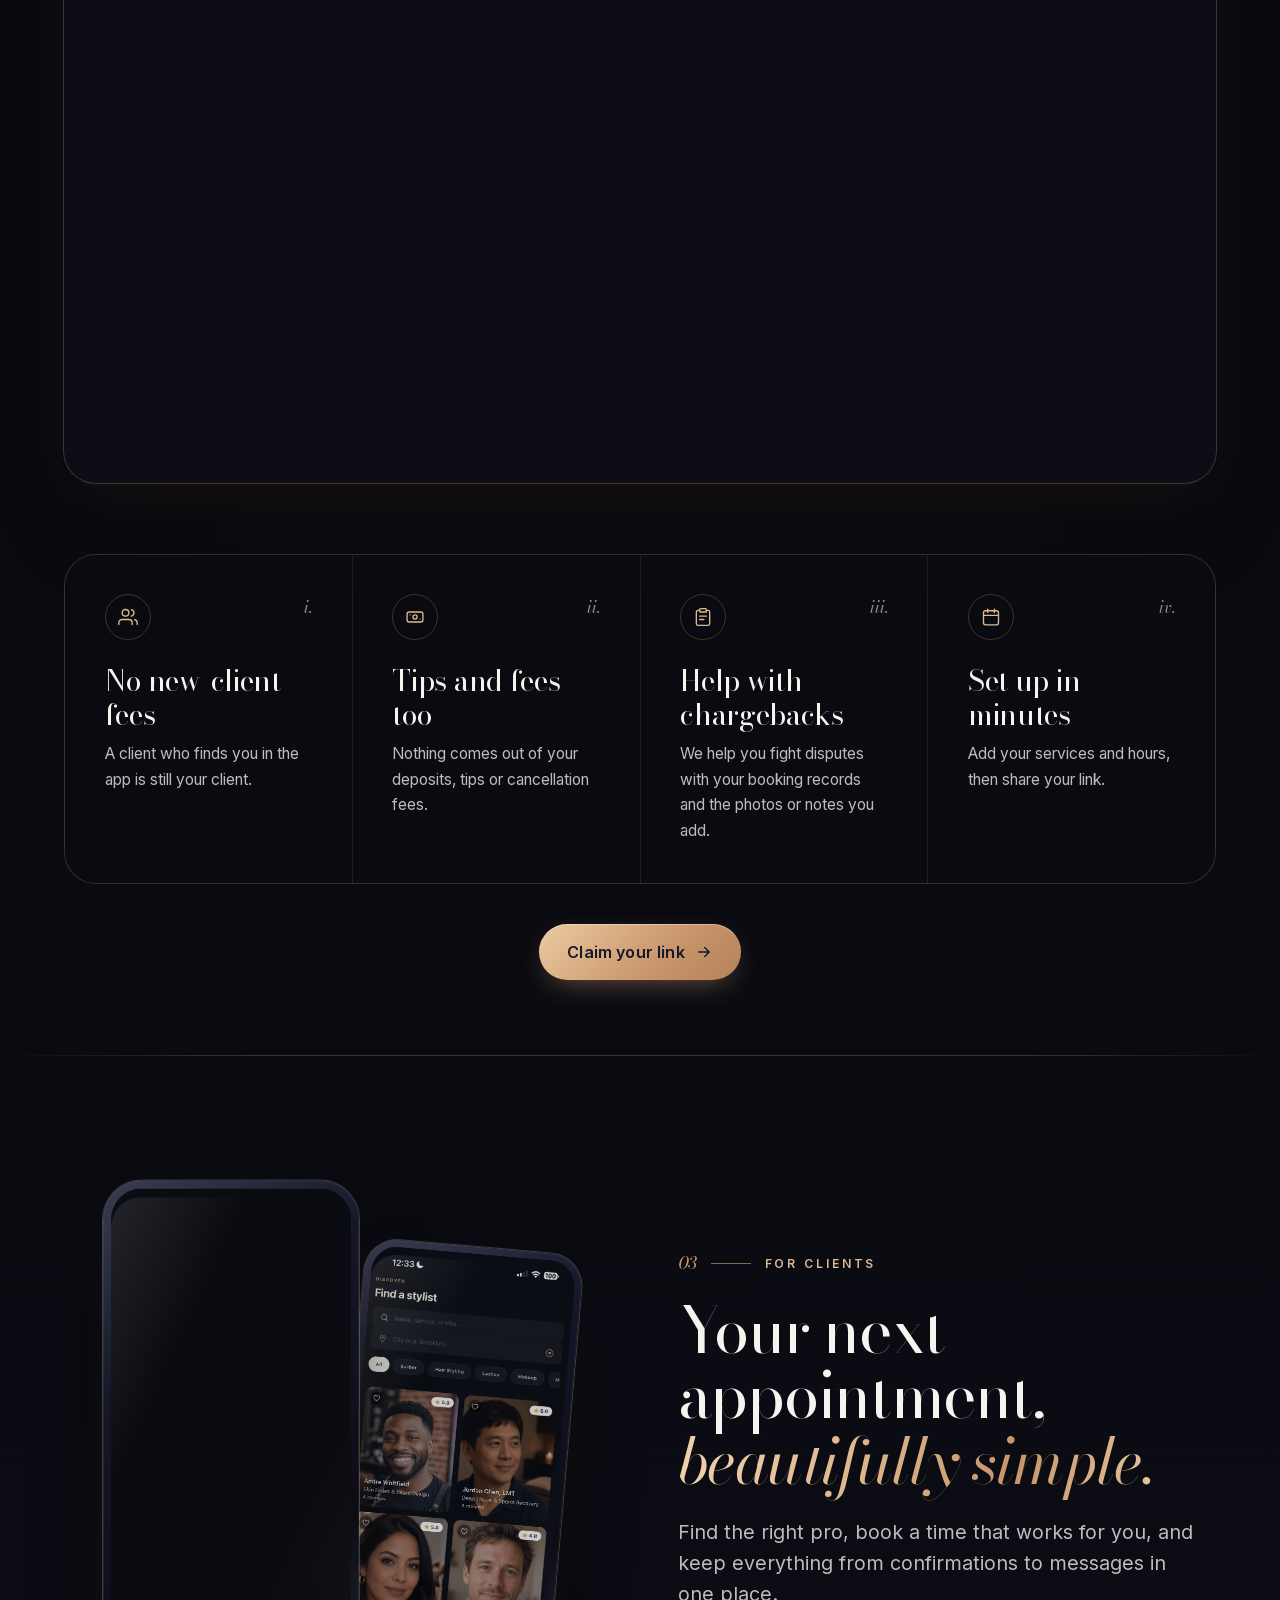
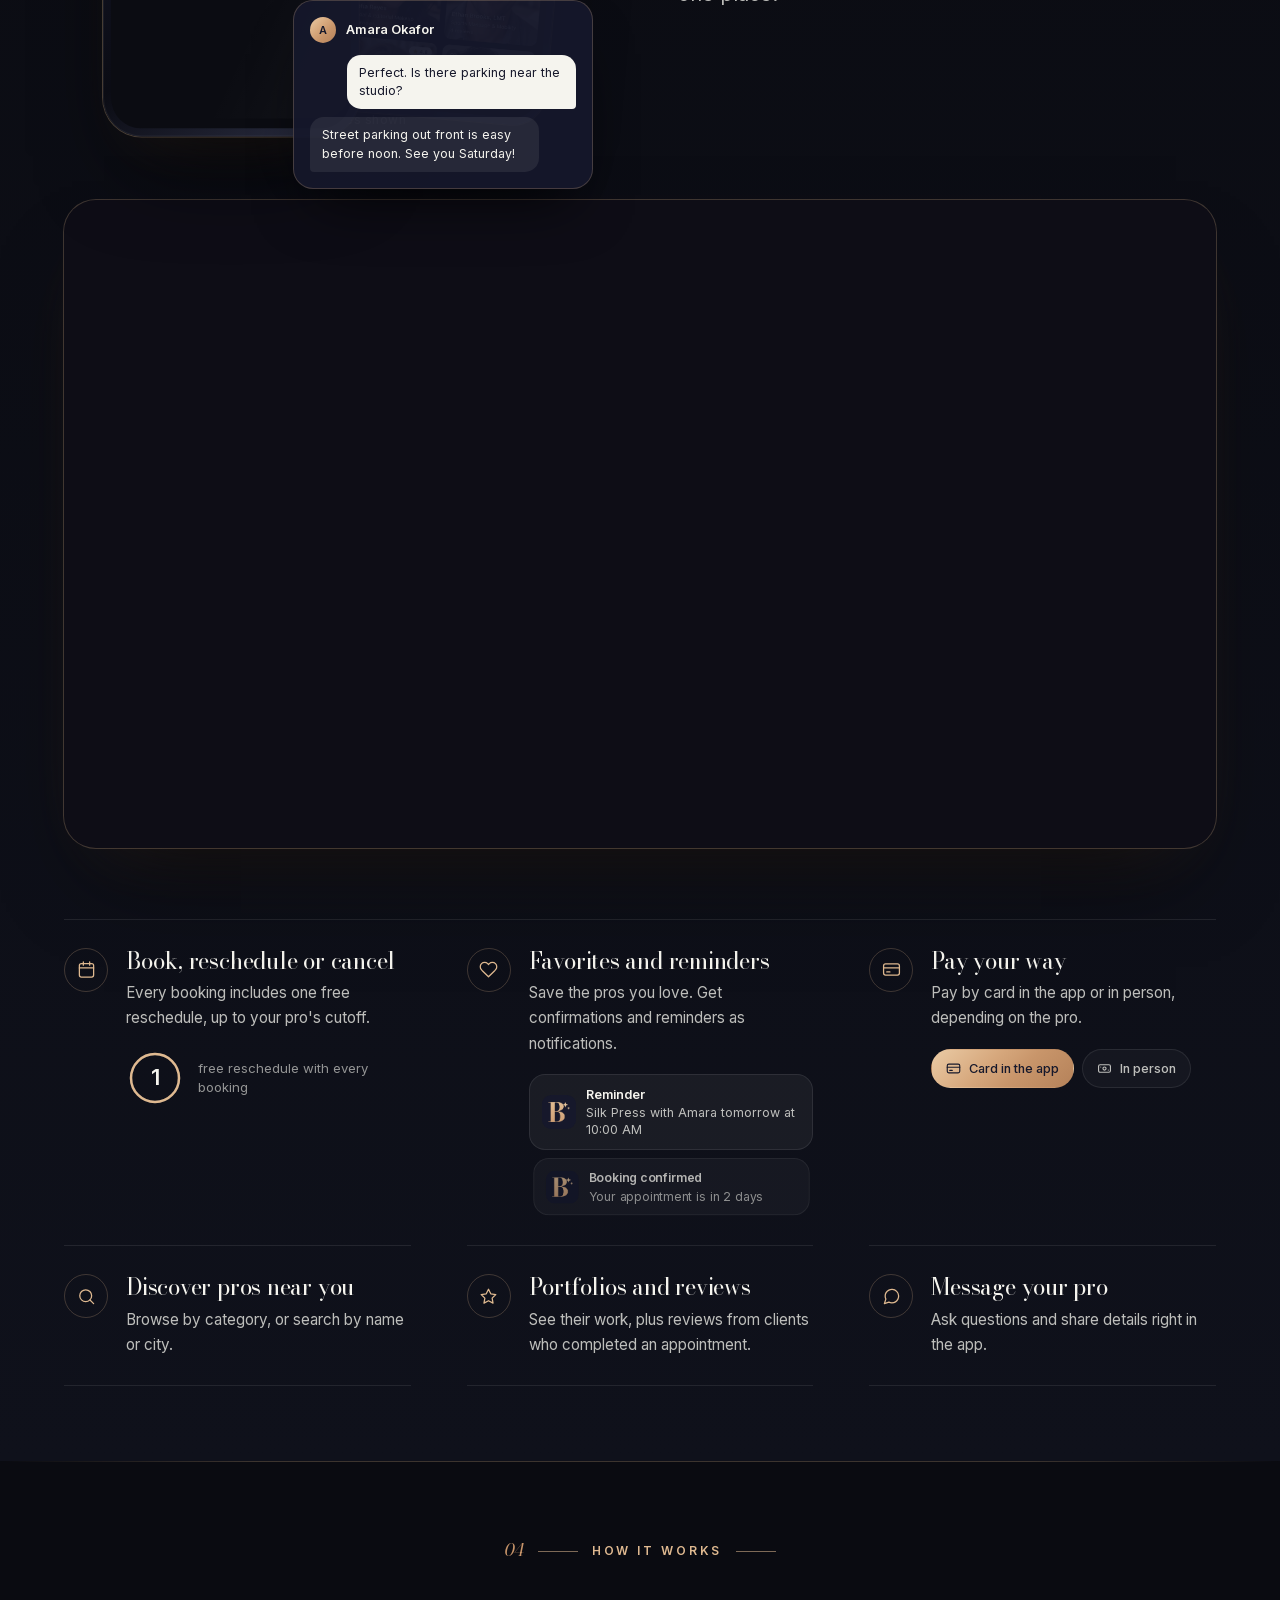
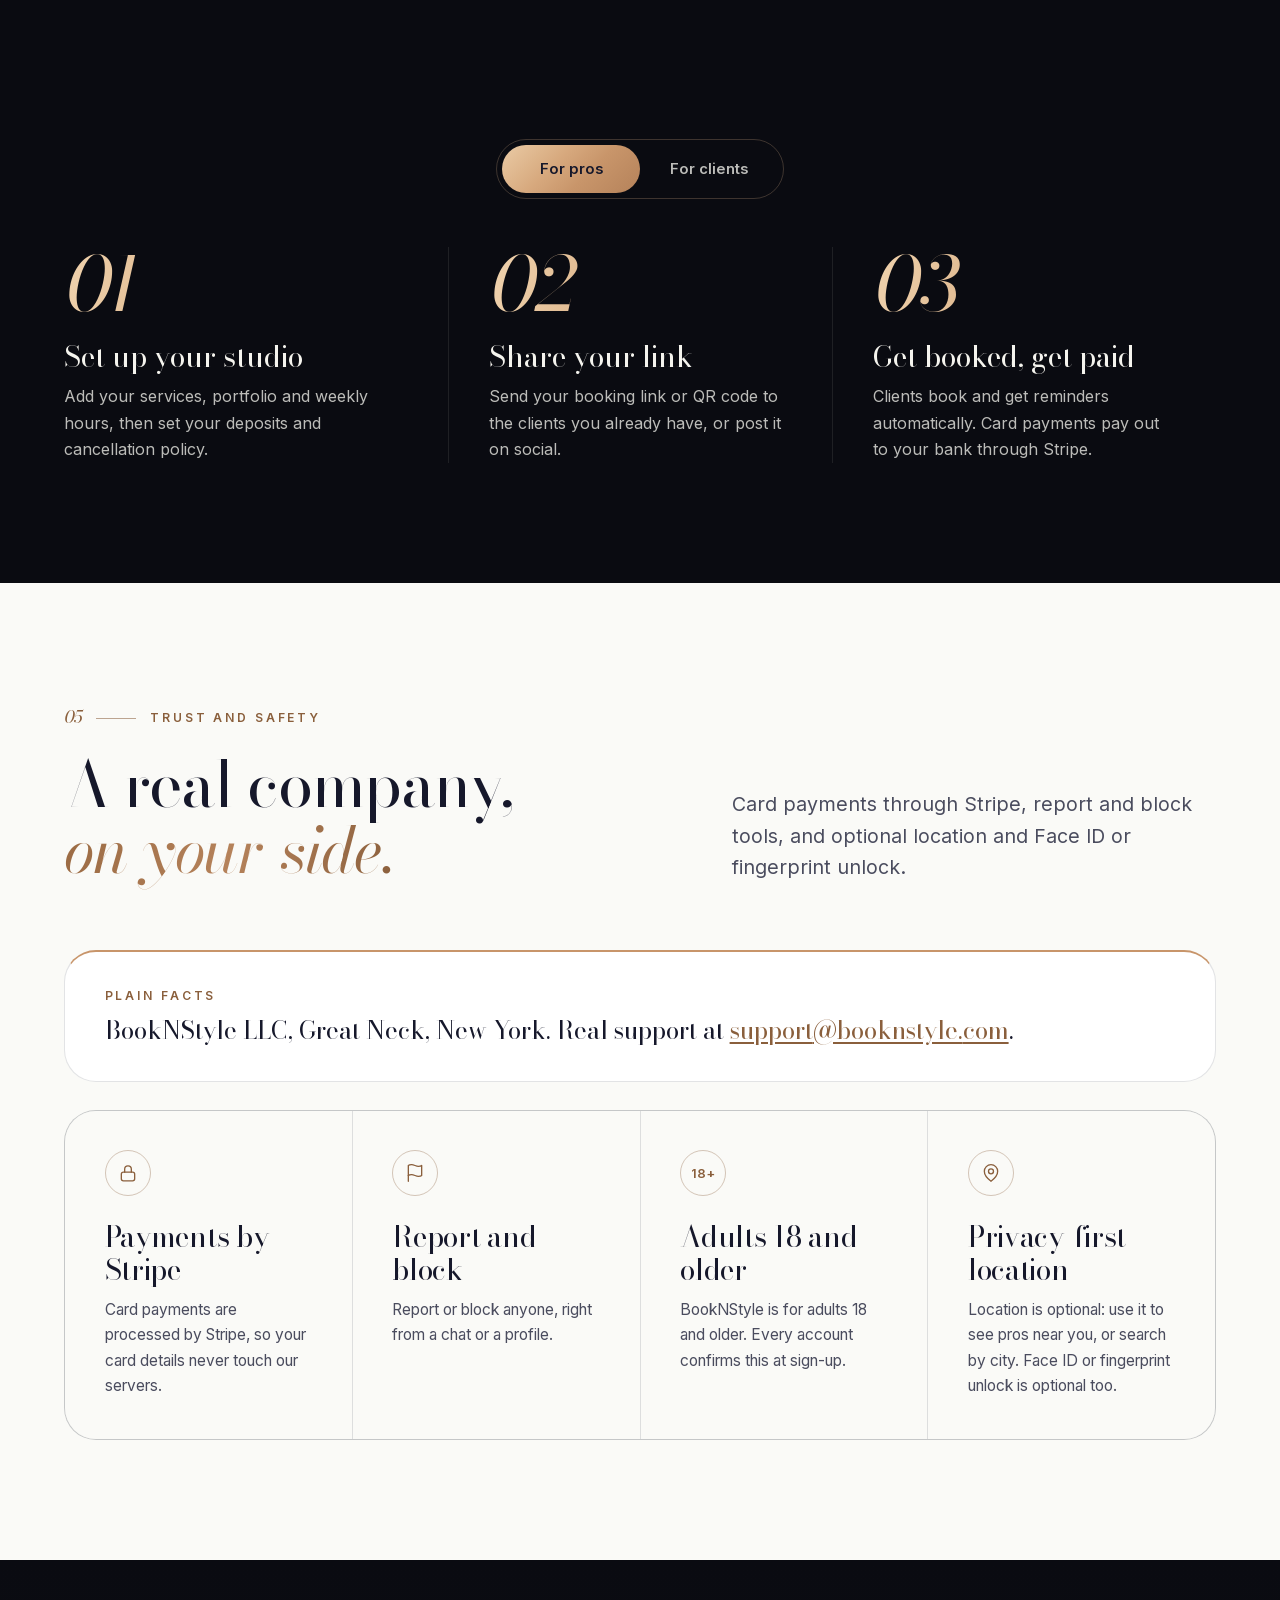
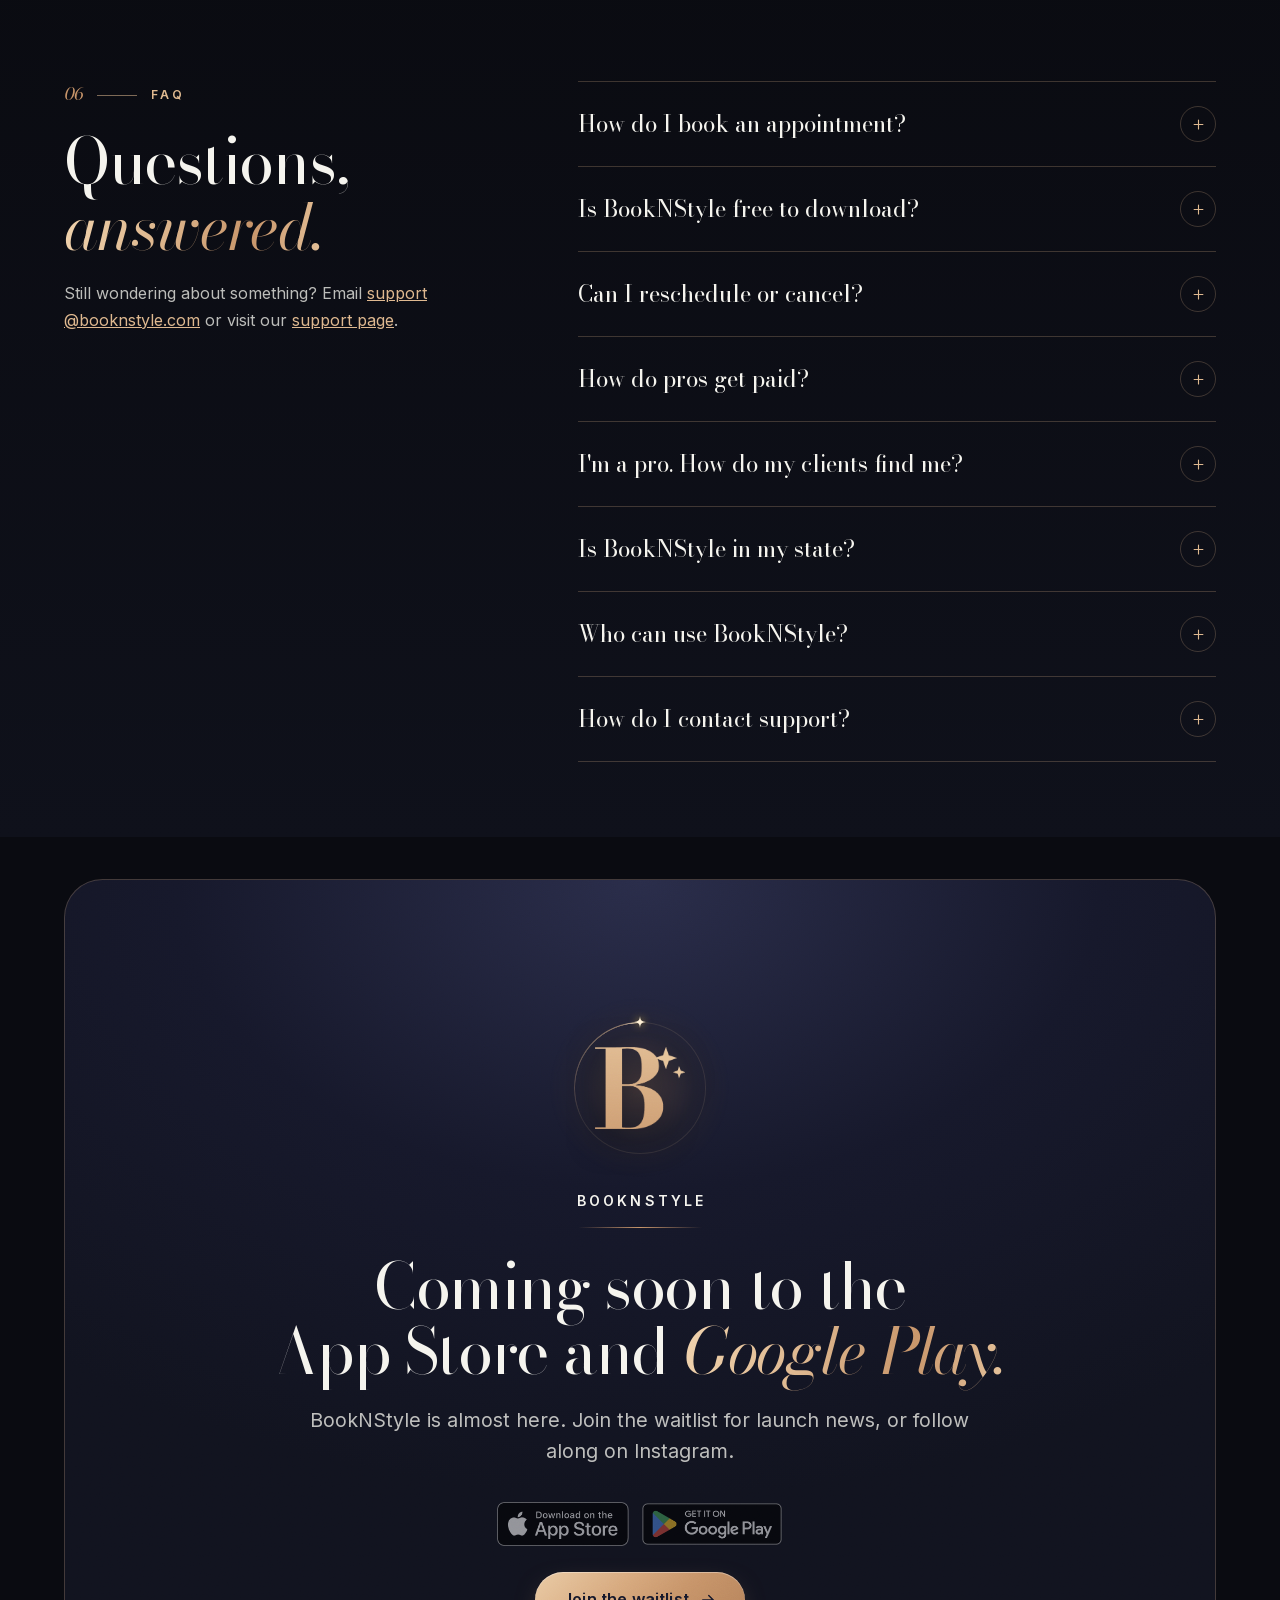
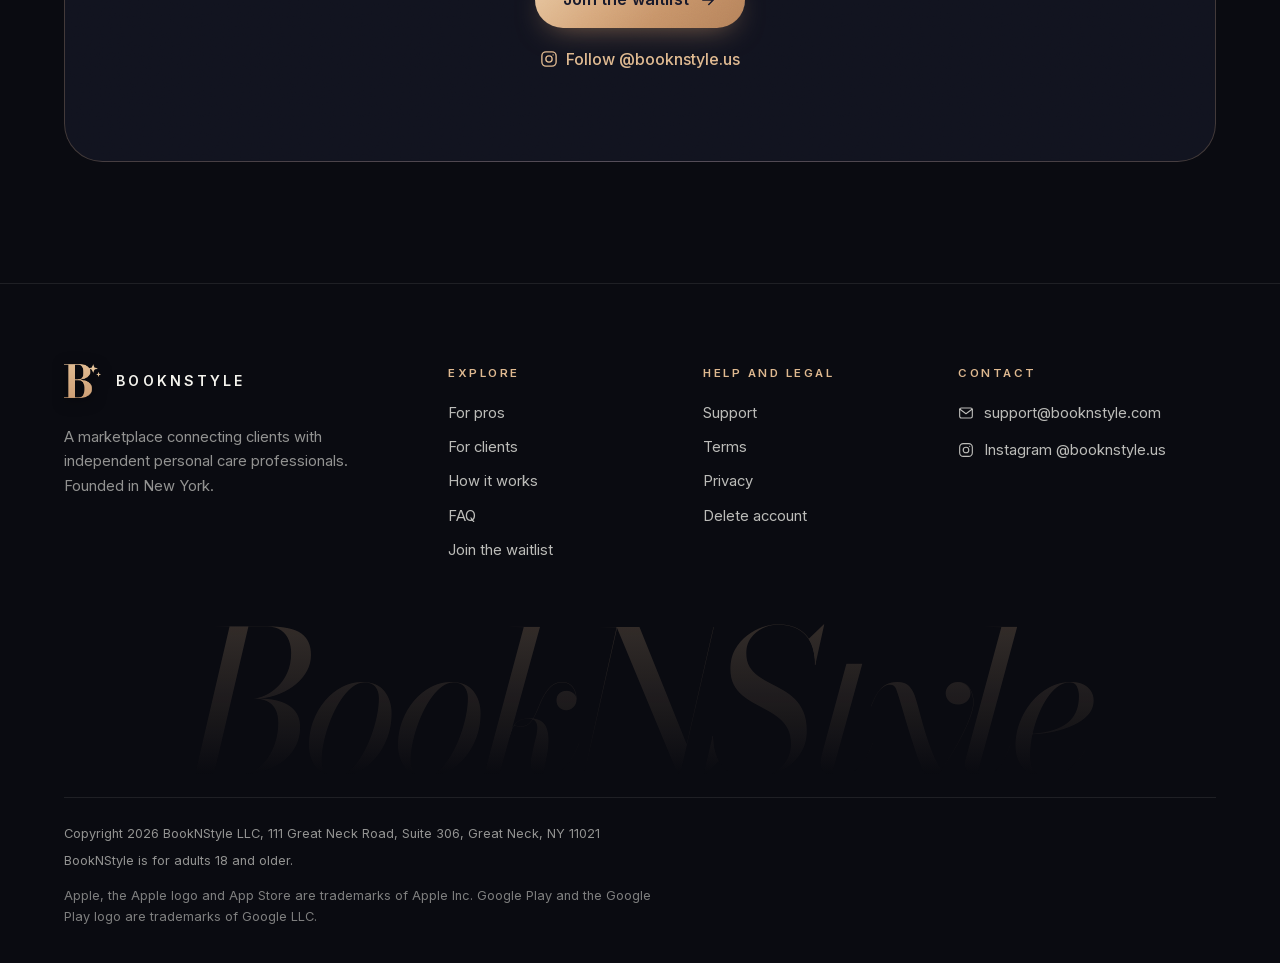
==== commit 570eab1d: "Film stills: each home page film shows a still frame (wide or tall) until it plays, so no film is an" ====
--- a/index.html
+++ b/index.html
@@ -39,10 +39,10 @@
   <link rel="preload" href="assets/fonts/bodoni-moda-italic.woff2" as="font" type="font/woff2" crossorigin>
   <link rel="preload" href="assets/fonts/inter.woff2" as="font" type="font/woff2" crossorigin>
   <link rel="preload" as="image" href="assets/mark.webp" type="image/webp">
-  <link rel="stylesheet" href="styles.css?v=20261111c">
   <!-- aud-client: a link with ?for=clients opens the client version of the top section, set here so the pro version never flashes first -->
   <script>document.documentElement.classList.add('js');try{if(/^clients?$/i.test(new URLSearchParams(location.search).get('for')||''))document.documentElement.classList.add('aud-client');}catch(e){}</script>
-  <script src="main.js?v=20261111d" defer></script>
+  <link rel="stylesheet" href="styles.css?v=20261114b">
+  <script src="main.js?v=20261114b" defer></script>
   <script src="calculator.js?v=20261111d" defer></script>
 
   <script type="application/ld+json">
--- a/styles.css
+++ b/styles.css
@@ -628,8 +628,11 @@
 
 /* Films under the chapters: wide on wider screens, tall on portrait phones and
    tablets (keep this media query in step with TALL_FILM in main.js), always
-   short enough to fit on screen. The poster sits under the video, so the first
-   frame takes over from it seamlessly. */
+   short enough to fit on screen. The still (a frame from the film, the same
+   shape as the film the browser picks) covers the video until it plays, then
+   hides as soon as the film's first frame shows, so a film that is loading,
+   waiting for a tap or failed to load is never an empty box. main.js sets
+   has-still and is-live (Films). */
 .film { position: relative; margin: clamp(2.75rem, 2rem + 3vw, 4.5rem) auto 0; width: min(100%, max(420px, calc((100vh - 160px) * 16 / 9))); width: min(100%, max(420px, calc((100svh - 160px) * 16 / 9))); }
 .film__frame {
   position: relative; isolation: isolate; overflow: hidden; aspect-ratio: 16 / 9;
@@ -639,6 +642,8 @@
 .film__poster, .film__video { position: absolute; inset: 0; width: 100%; height: 100%; object-fit: cover; border-radius: inherit; }
 .film__frame picture { border-radius: inherit; } /* the poster inherits through it (landscape phones show the frame unclipped) */
 .film__video { background: transparent; }
+.film.has-still .film__poster { z-index: 1; pointer-events: none; } /* taps go through to the video */
+.film.has-still.is-live .film__poster { opacity: 0; }
 .js .film__video { cursor: pointer; }
 .film__ctrls { position: absolute; right: 14px; bottom: 14px; z-index: 2; display: flex; align-items: center; gap: 10px; }
 .film__ctrls .motion-toggle { background: rgba(10, 11, 17, .62); -webkit-backdrop-filter: blur(10px); backdrop-filter: blur(10px); }
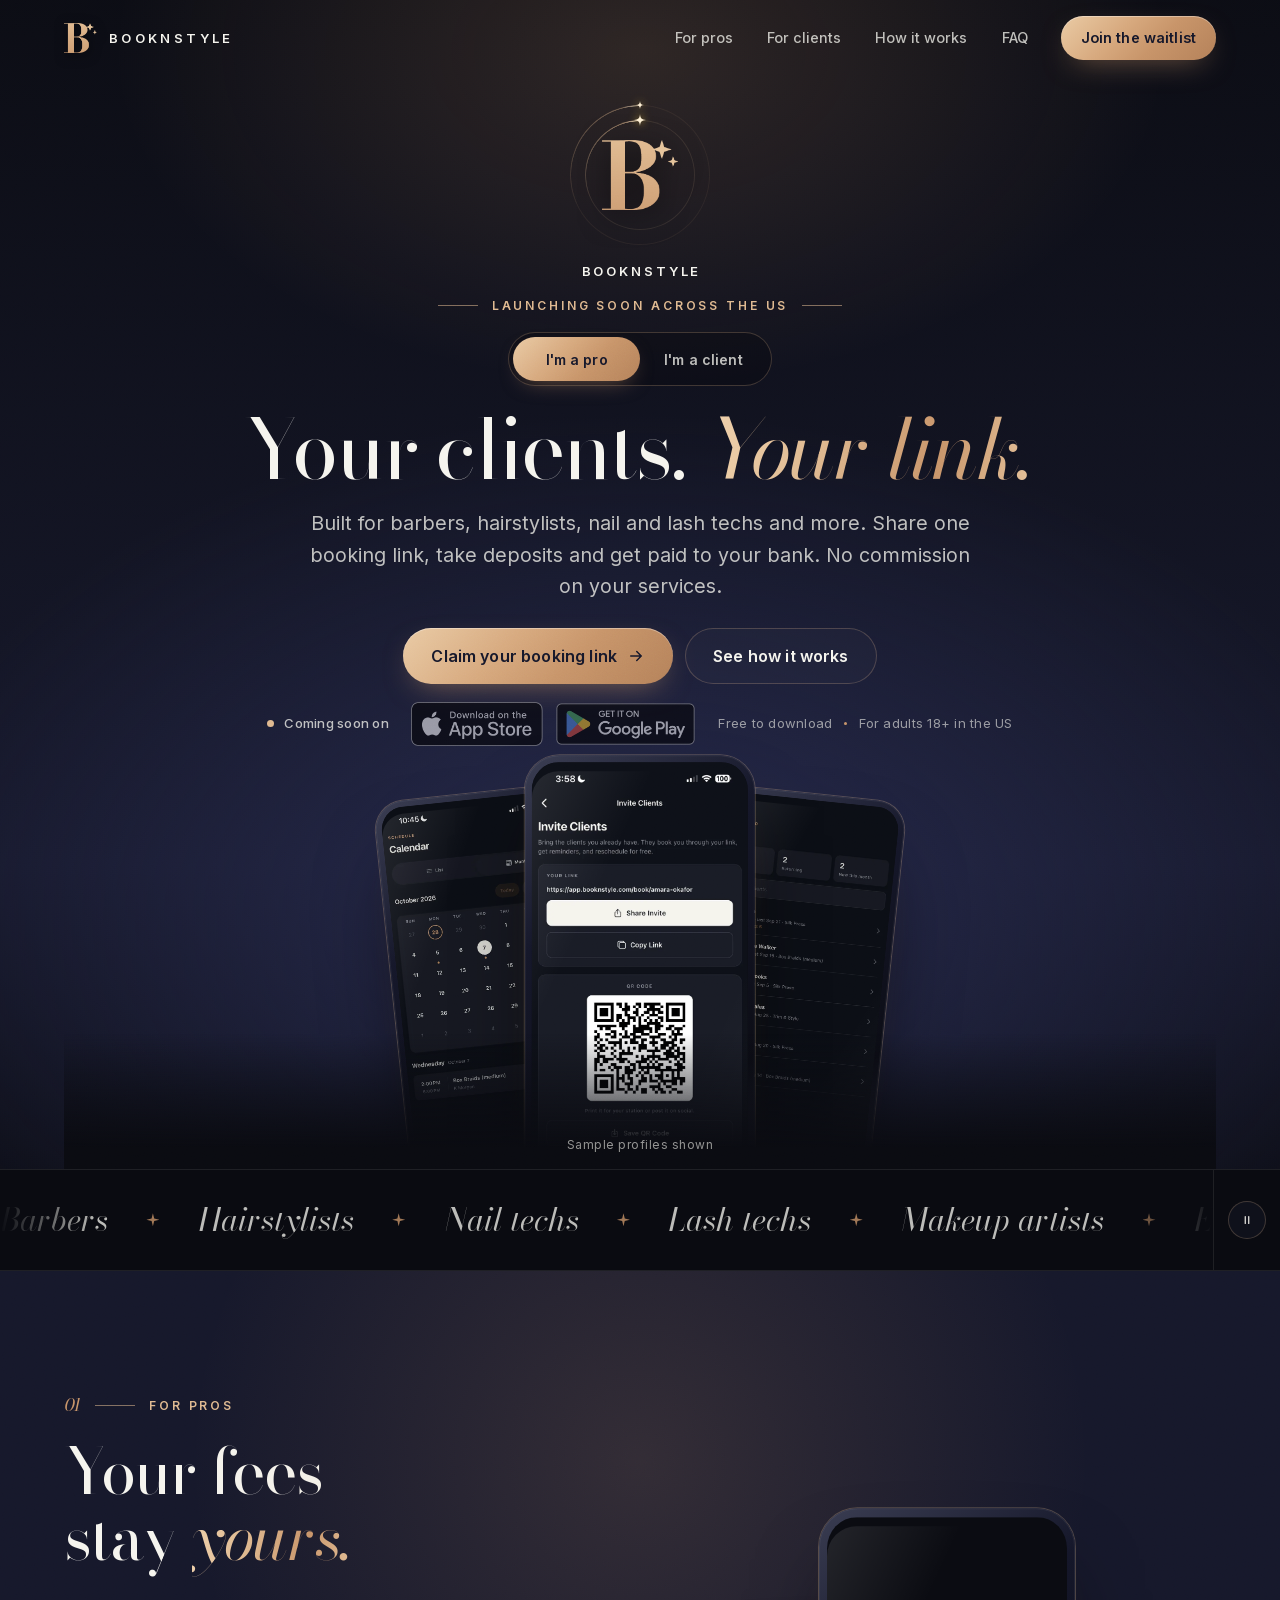
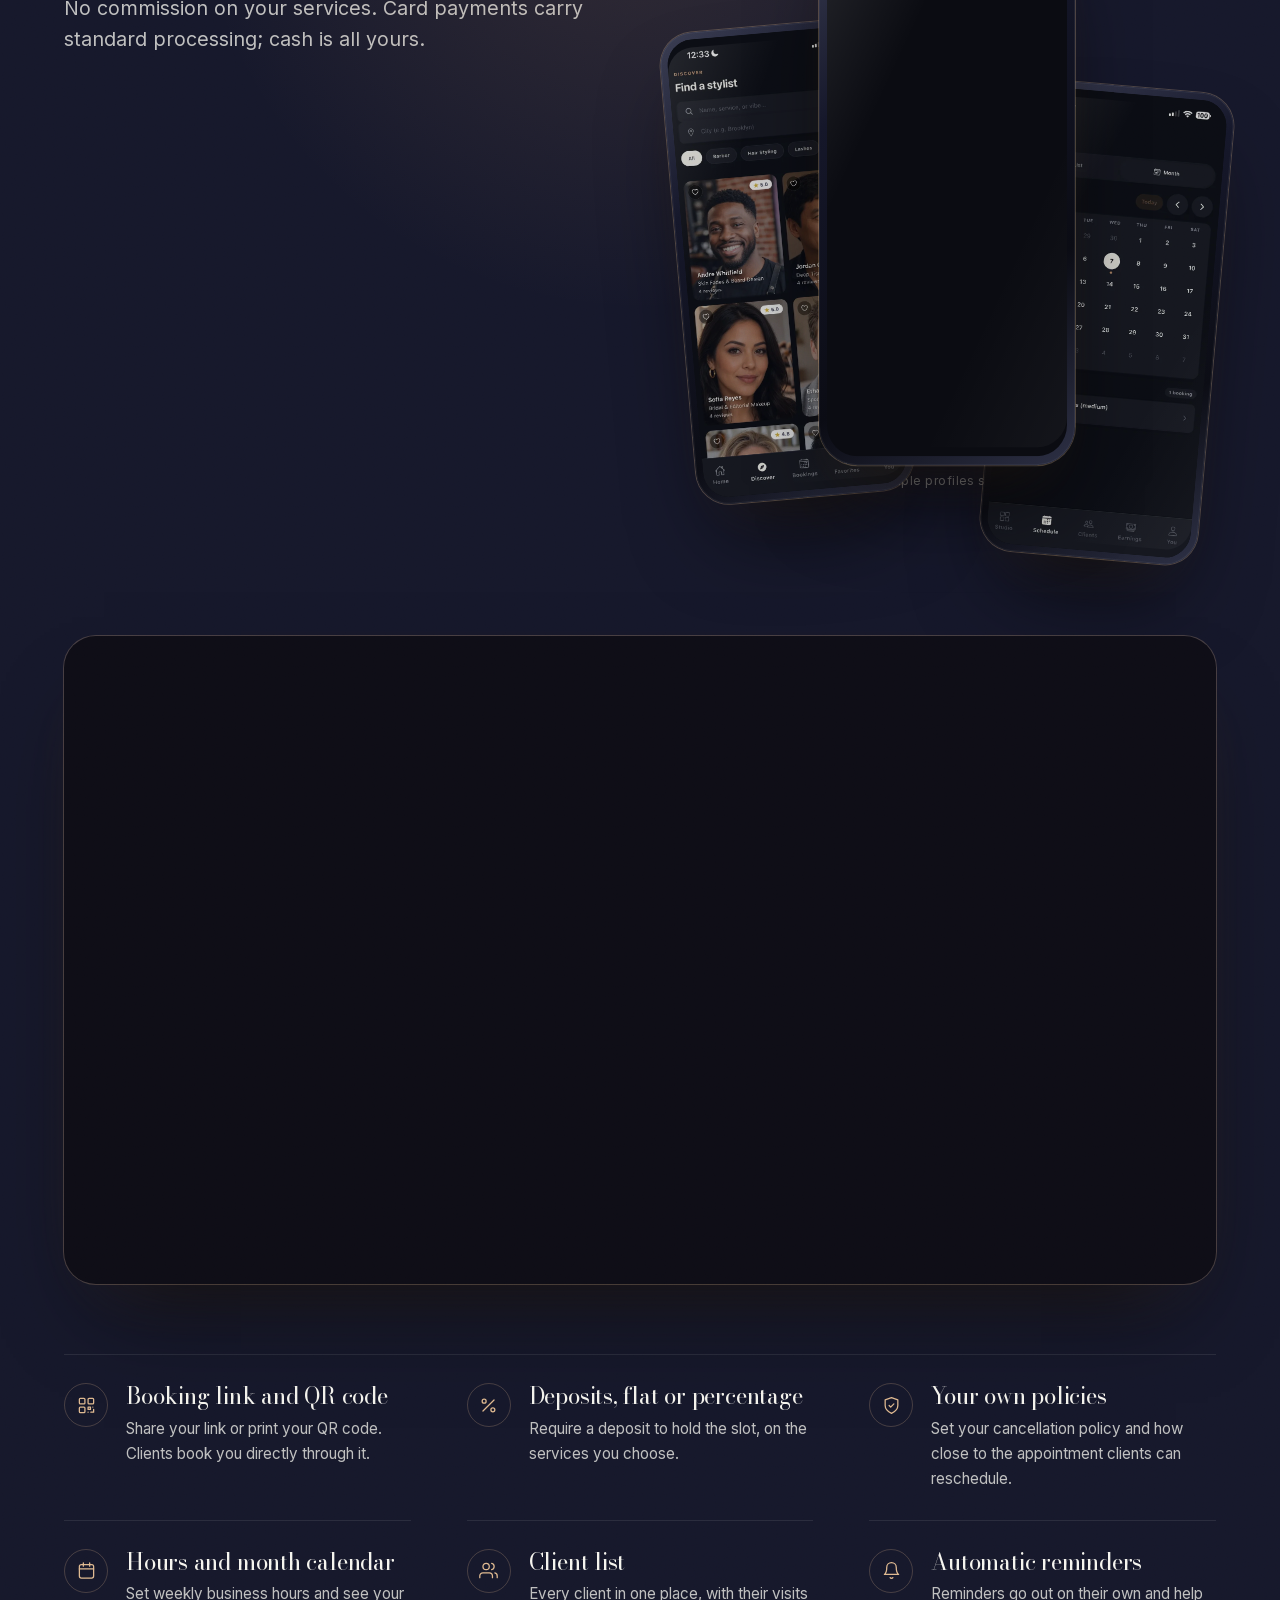
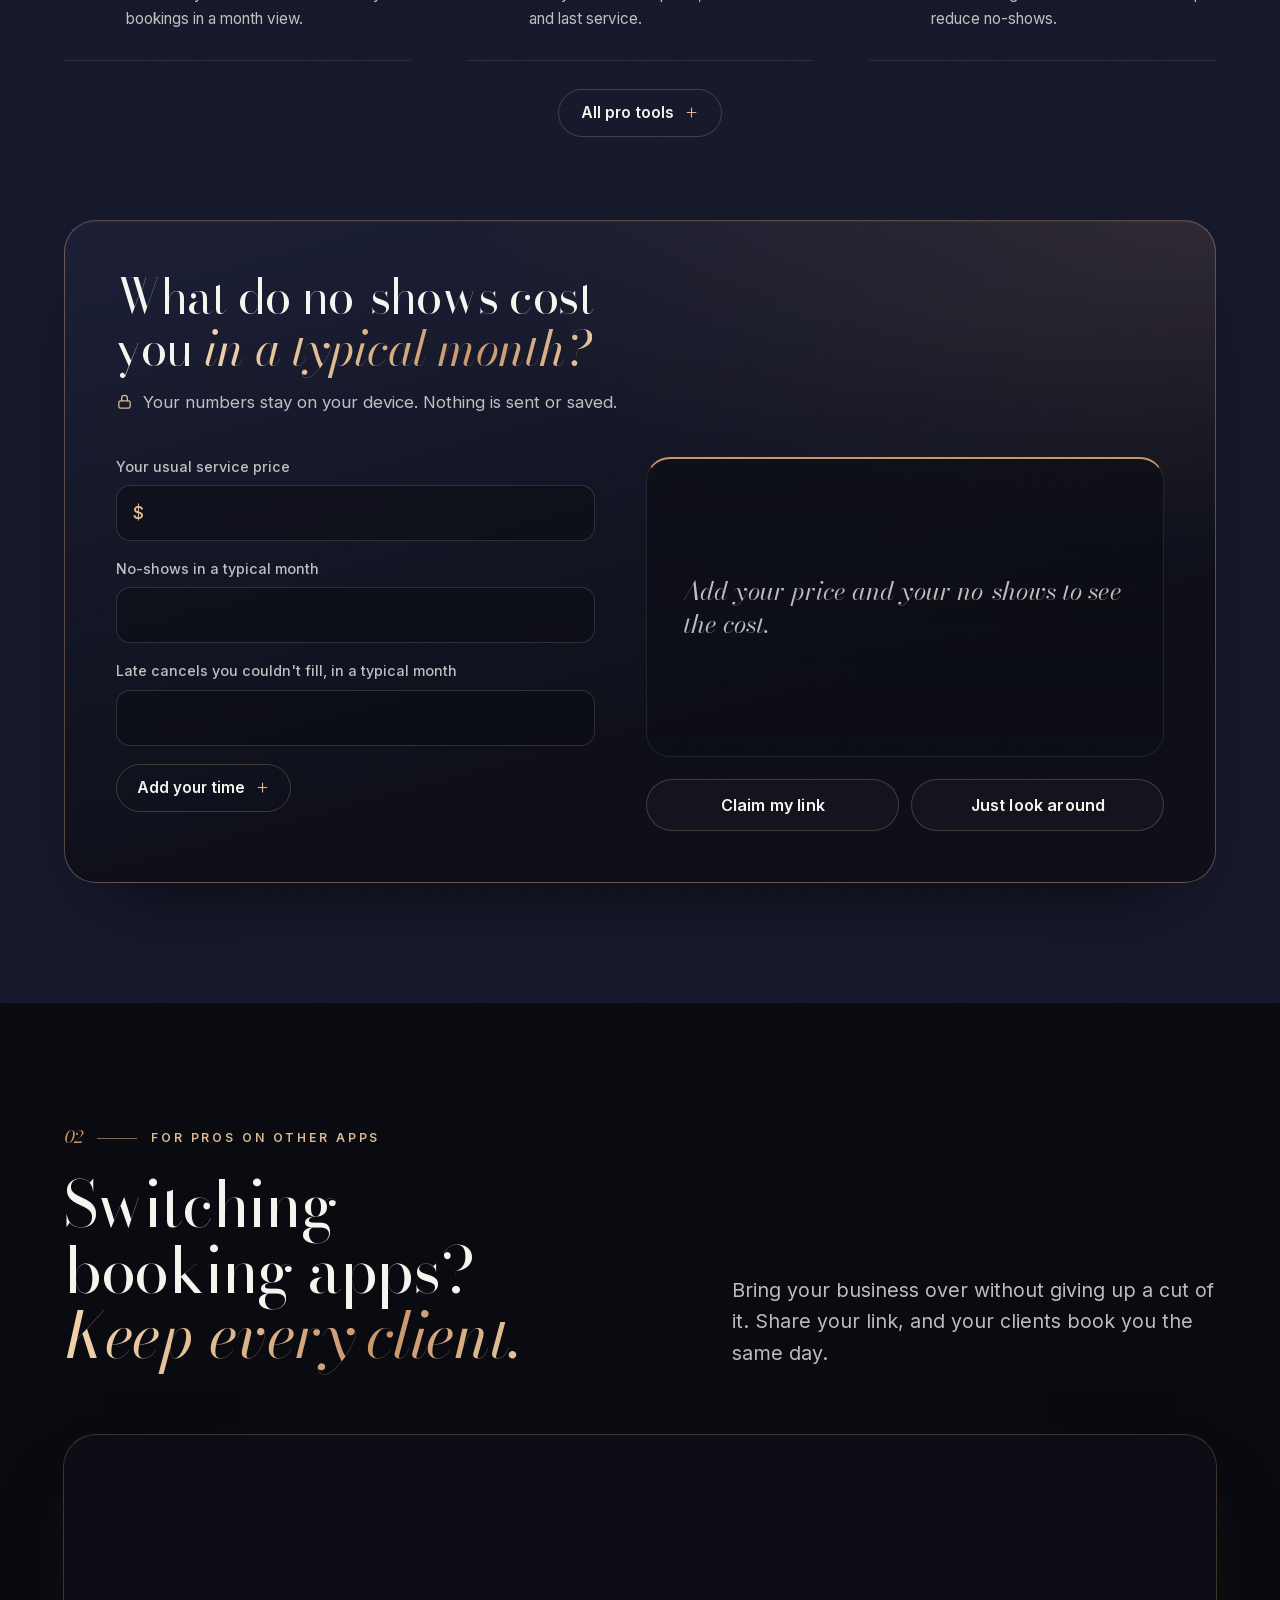
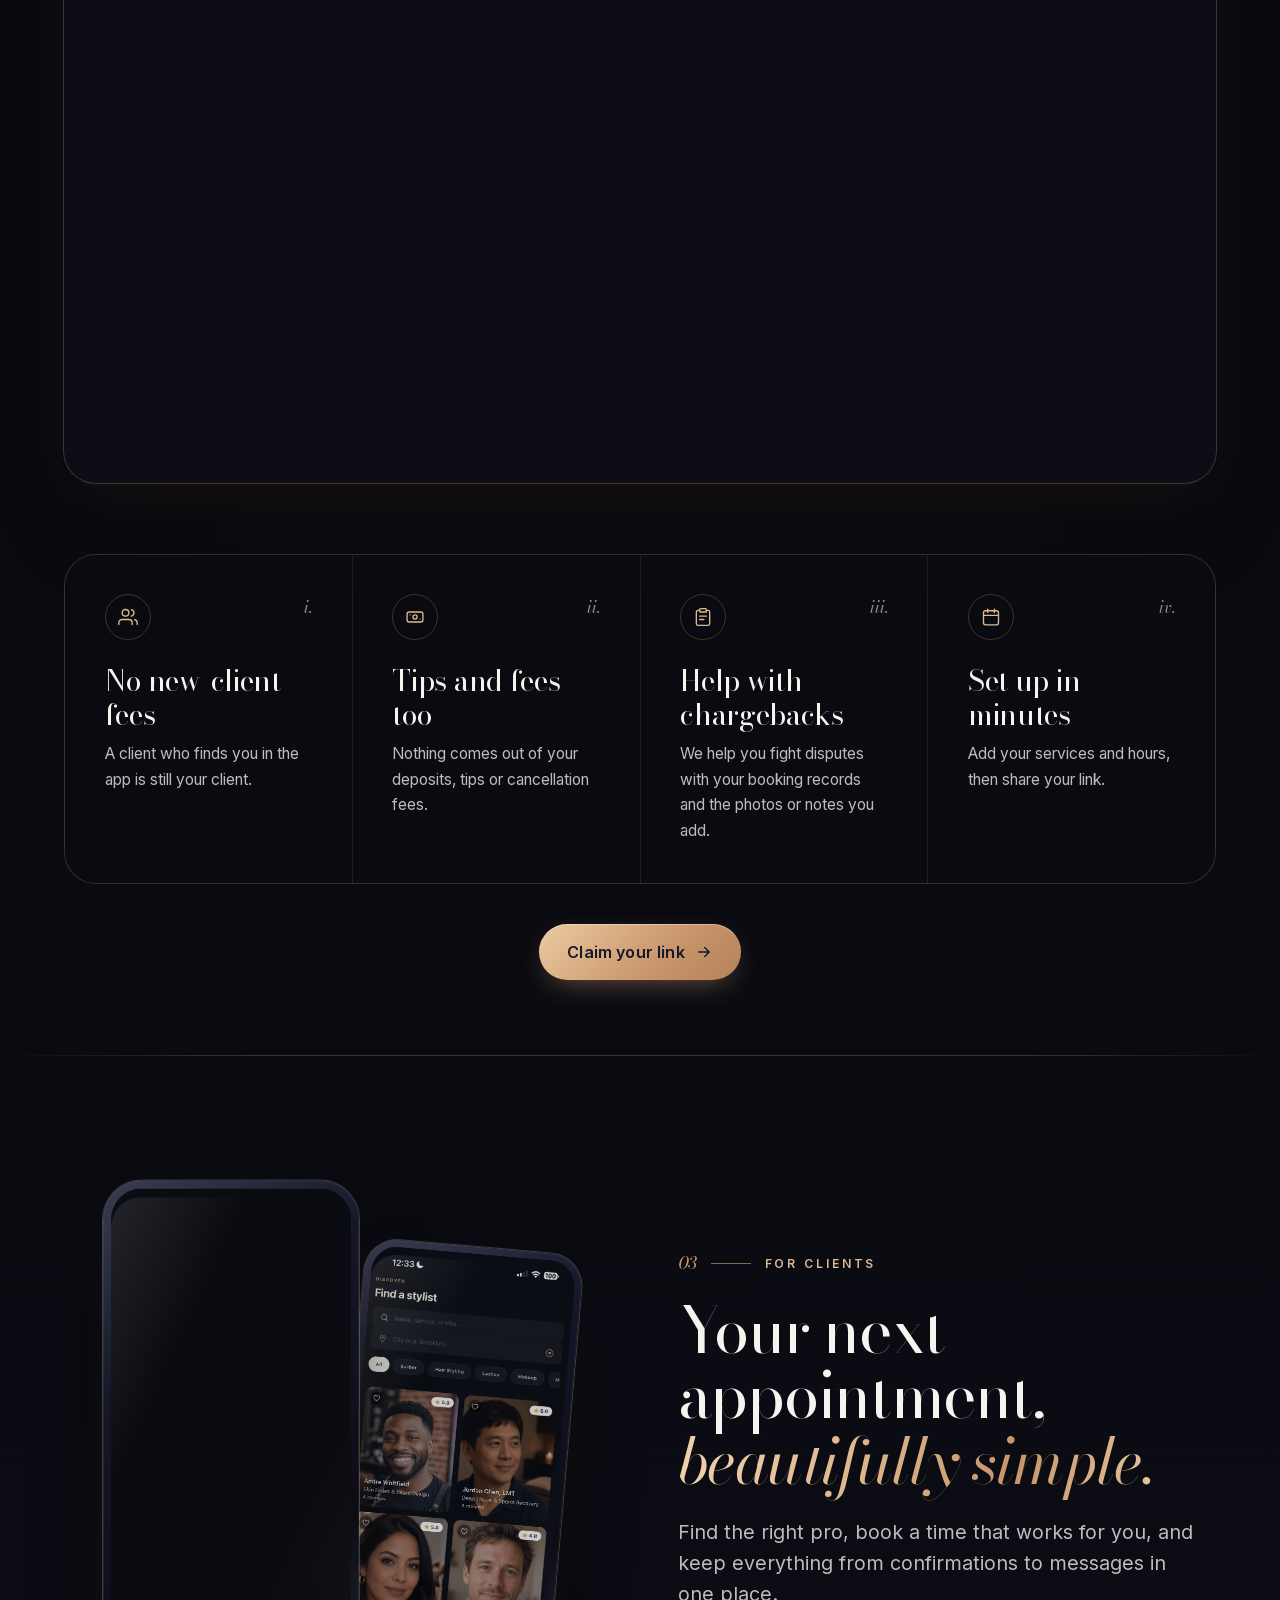
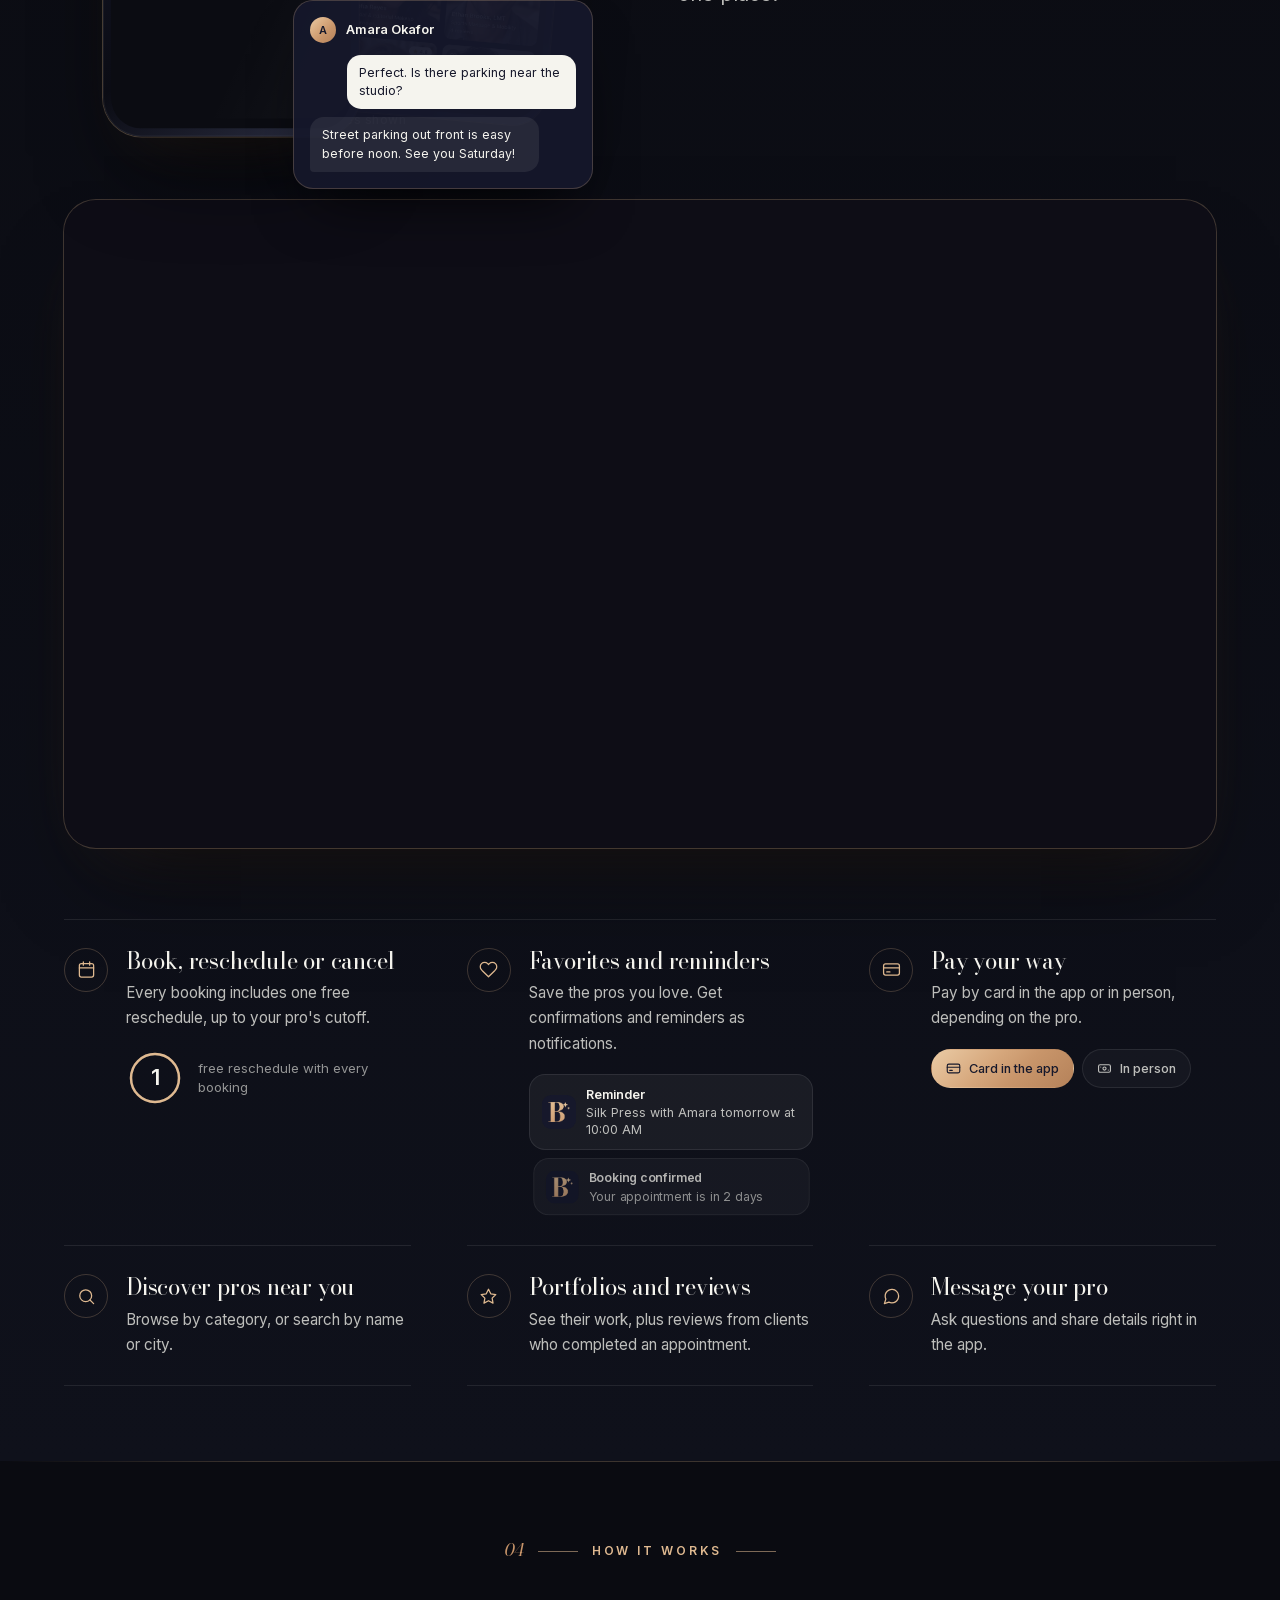
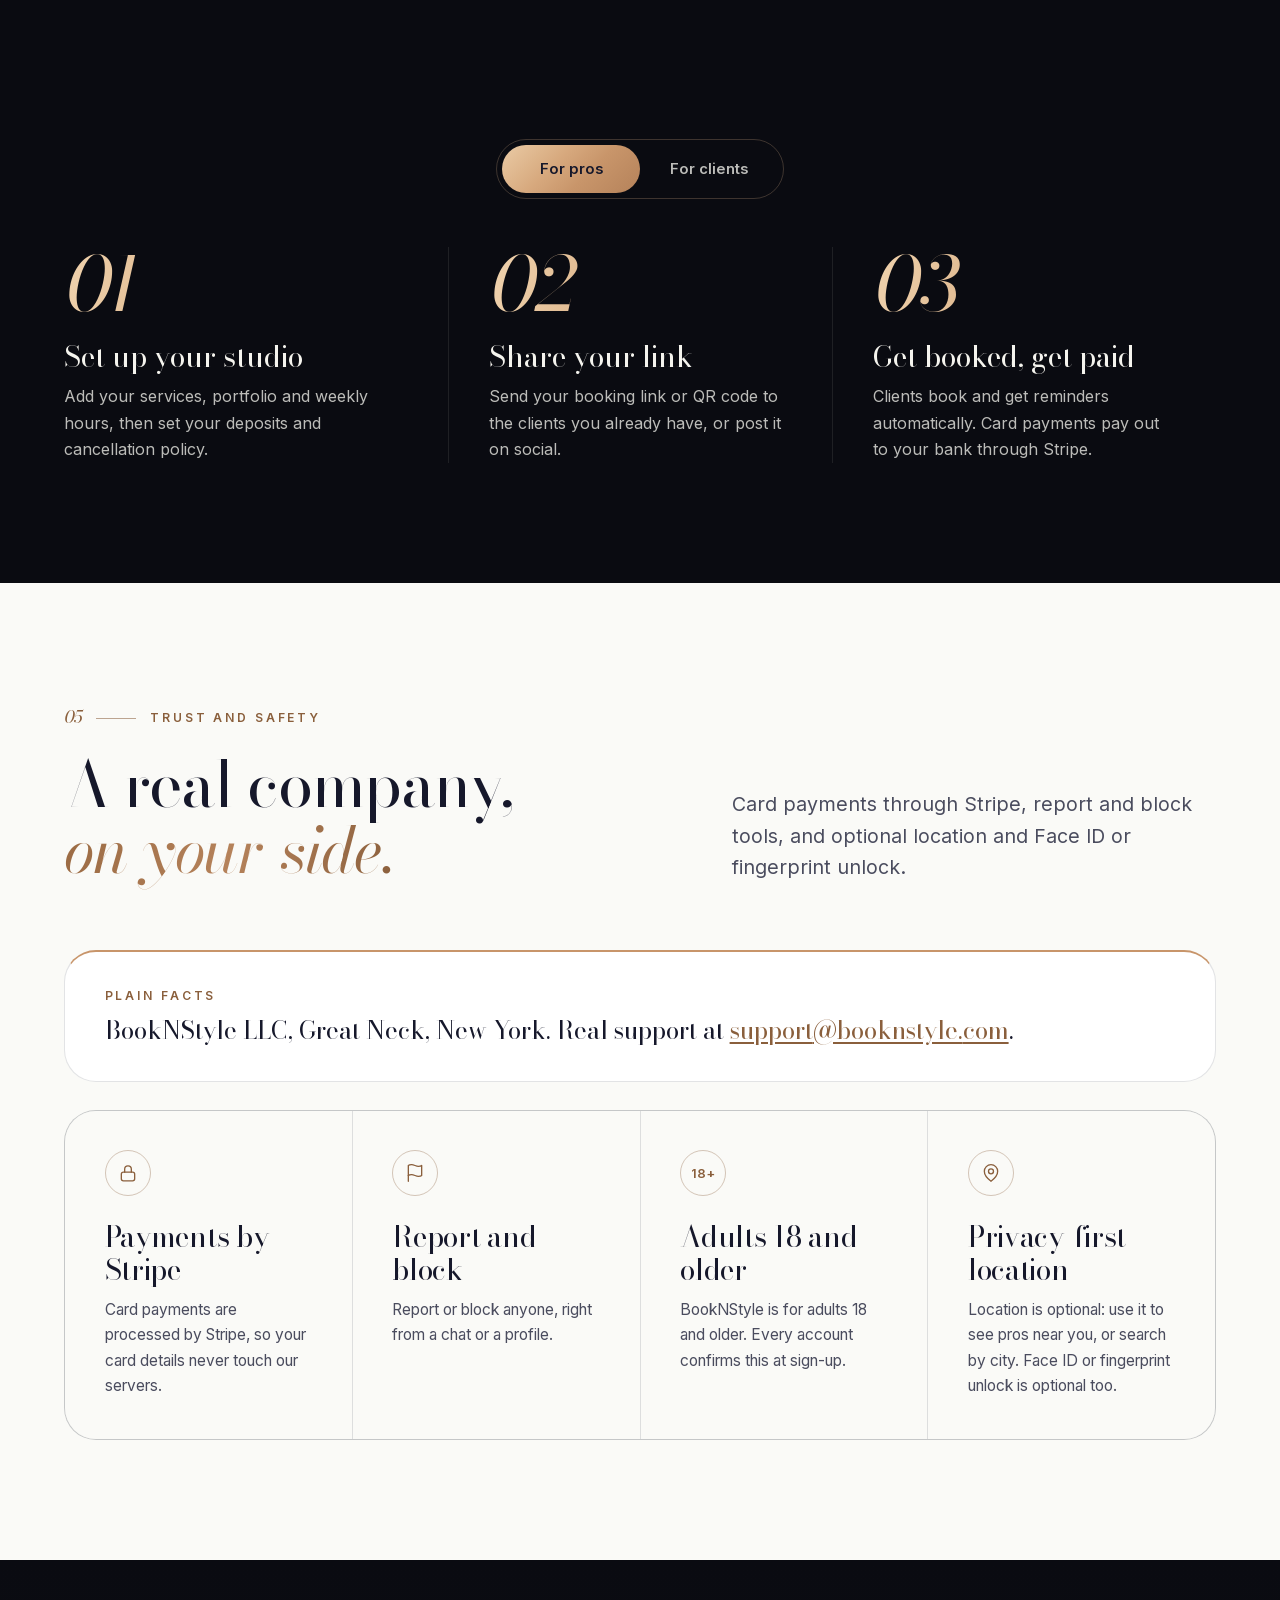
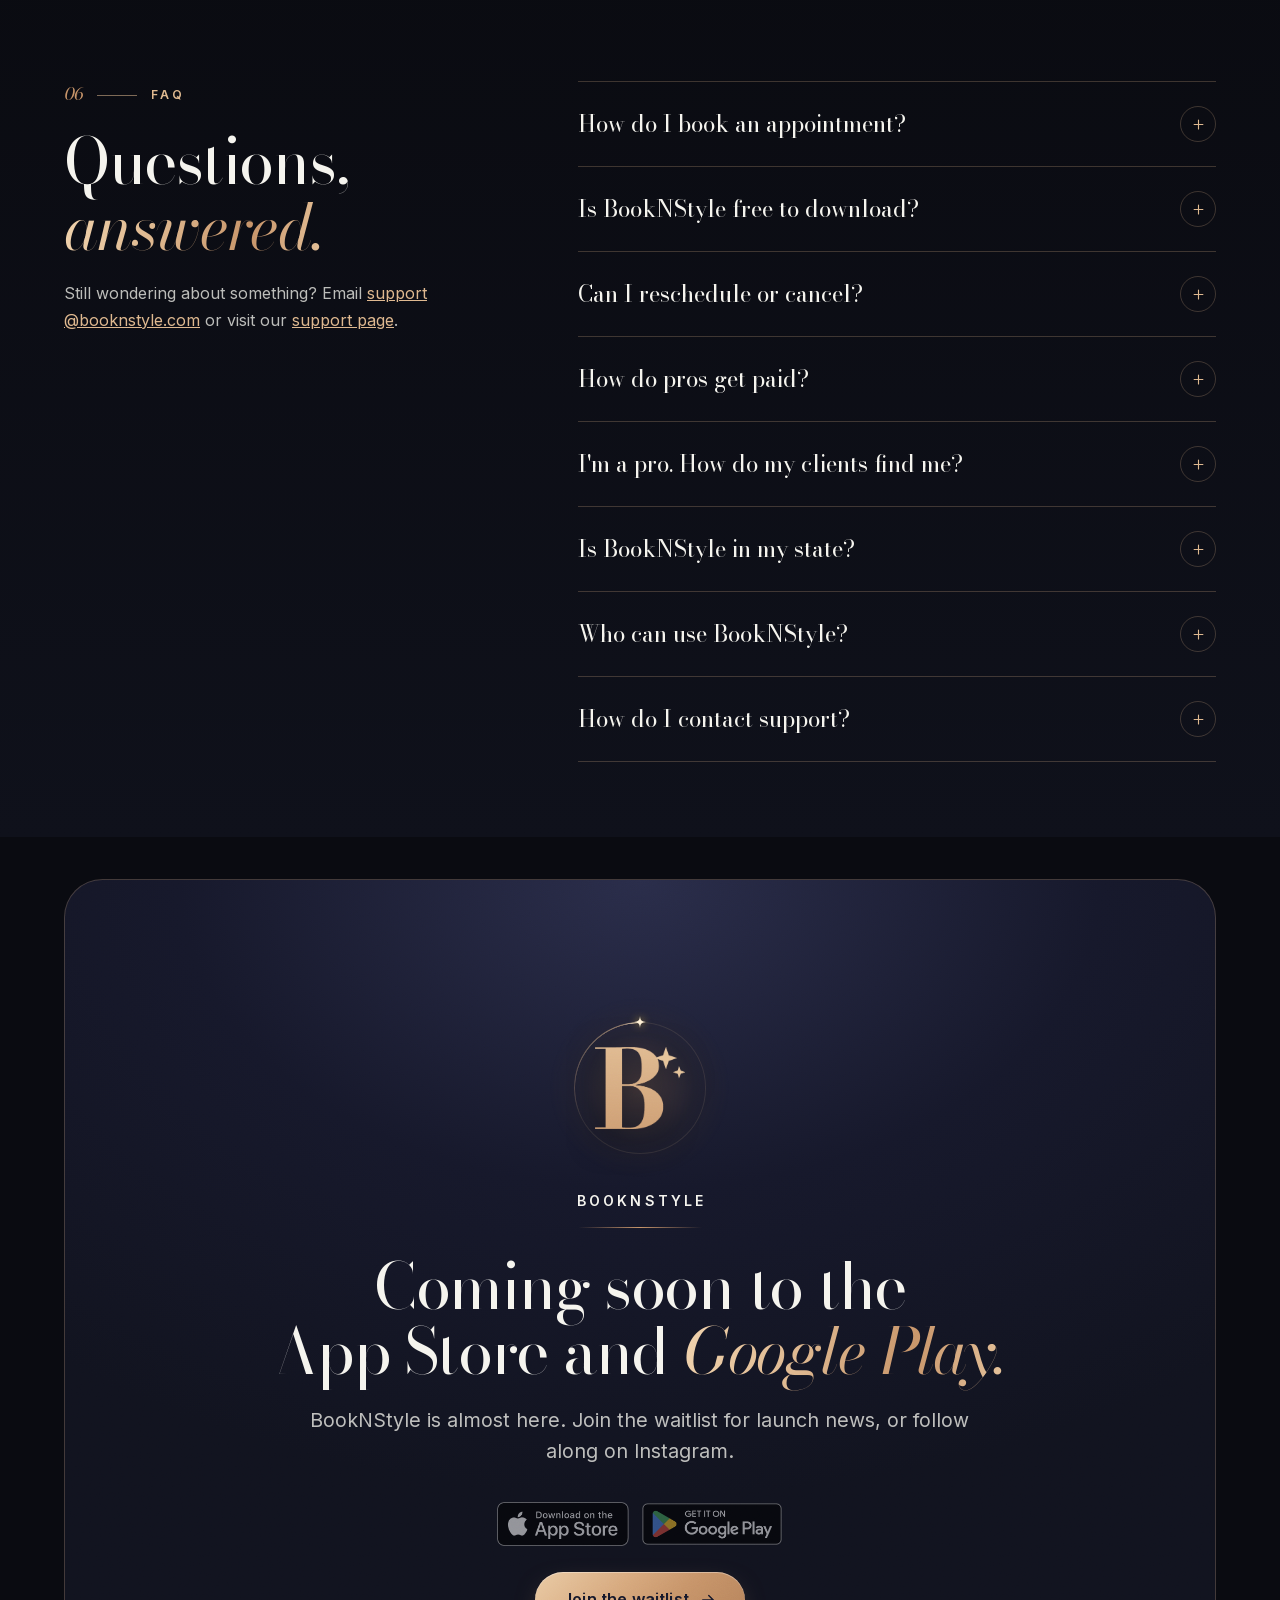
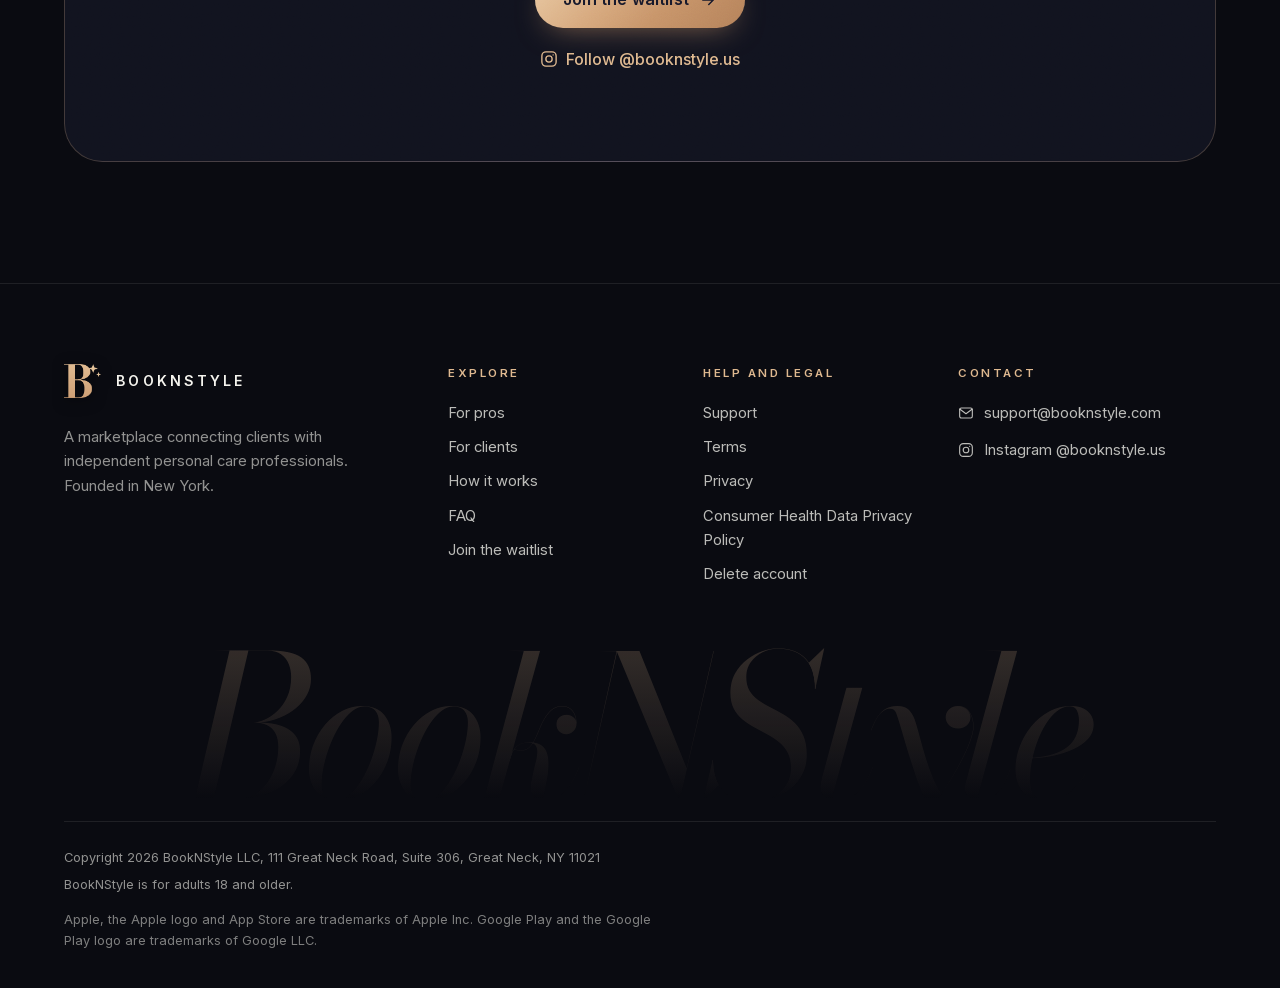
==== commit 415f177a: "Footer: link to the Consumer Health Data Privacy Policy (legal.booknstyle.com/health-data/) on the h" ====
--- a/index.html
+++ b/index.html
@@ -784,6 +784,7 @@
           <li><a href="https://legal.booknstyle.com/support/">Support</a></li>
           <li><a href="https://legal.booknstyle.com/terms/">Terms</a></li>
           <li><a href="https://legal.booknstyle.com/privacy/">Privacy</a></li>
+          <li><a href="https://legal.booknstyle.com/health-data/">Consumer Health Data Privacy Policy</a></li>
           <li><a href="https://legal.booknstyle.com/delete-account/">Delete account</a></li>
         </ul>
       </nav>
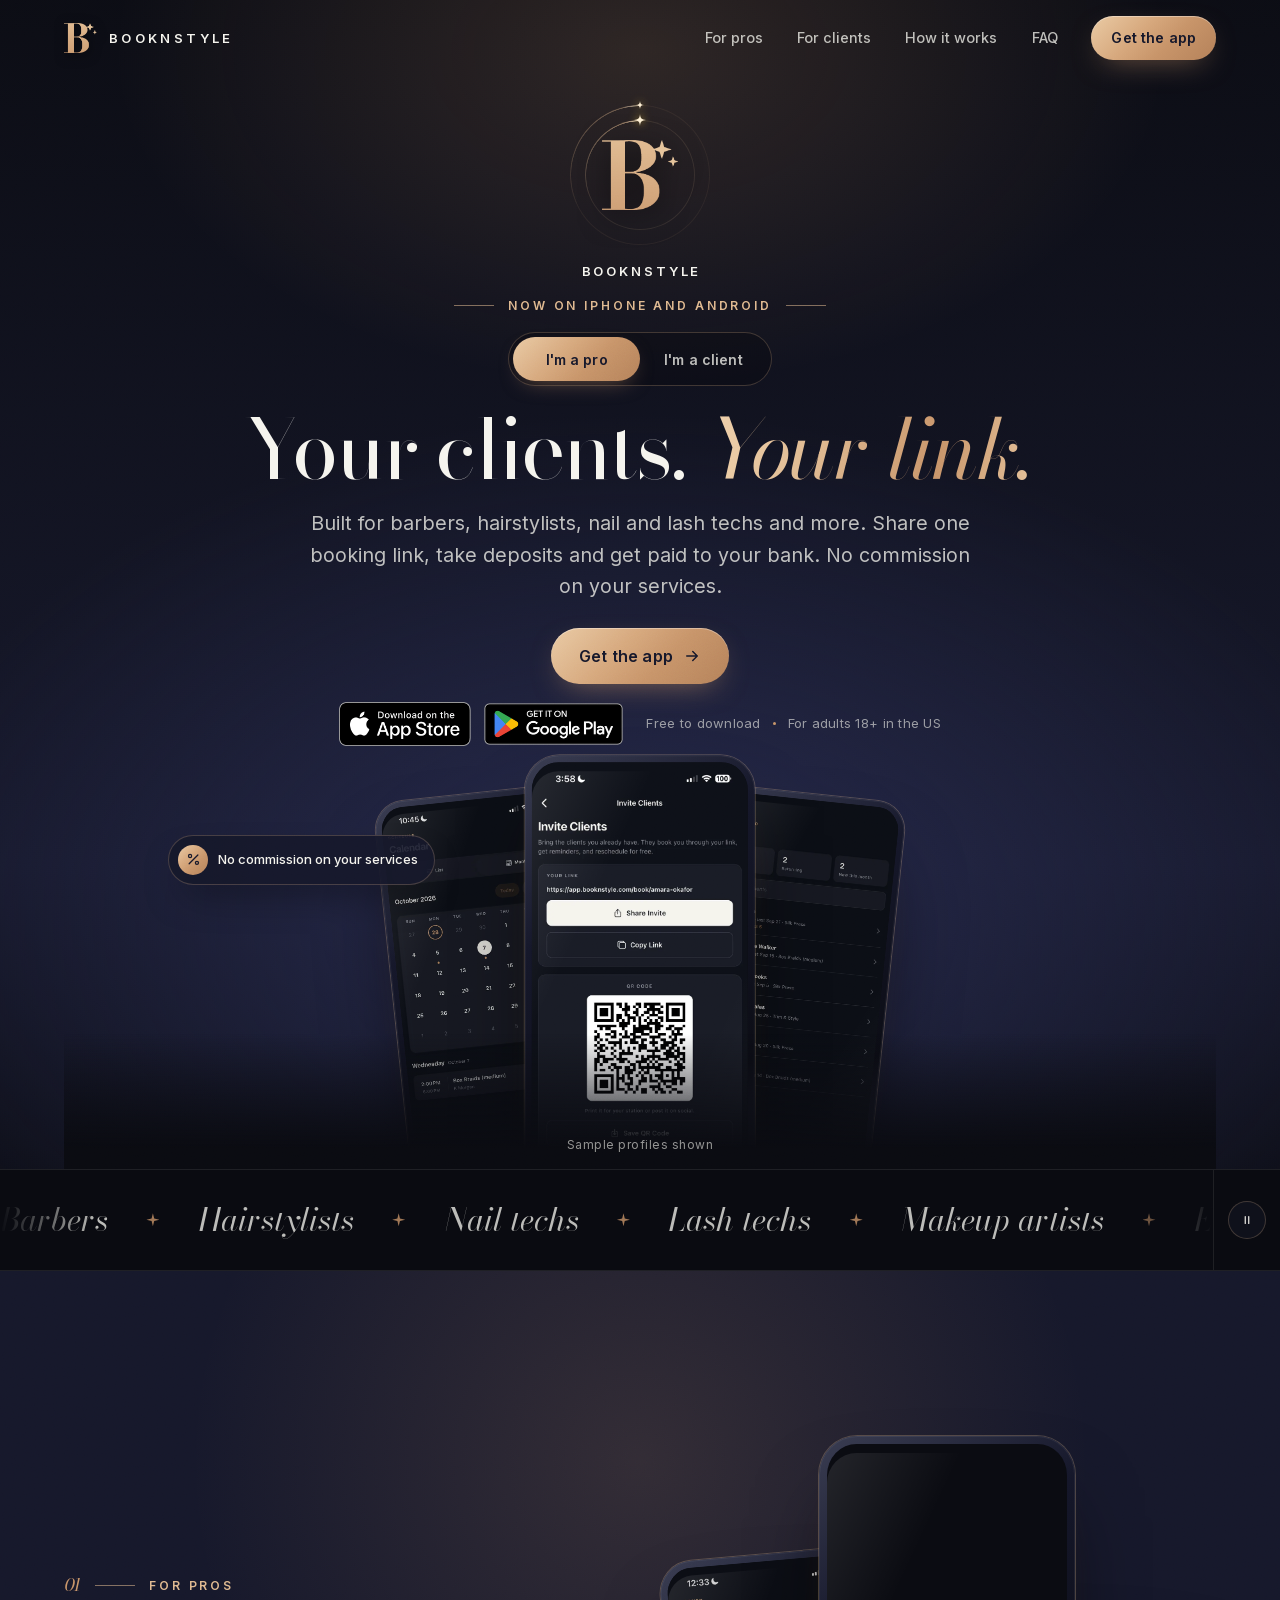
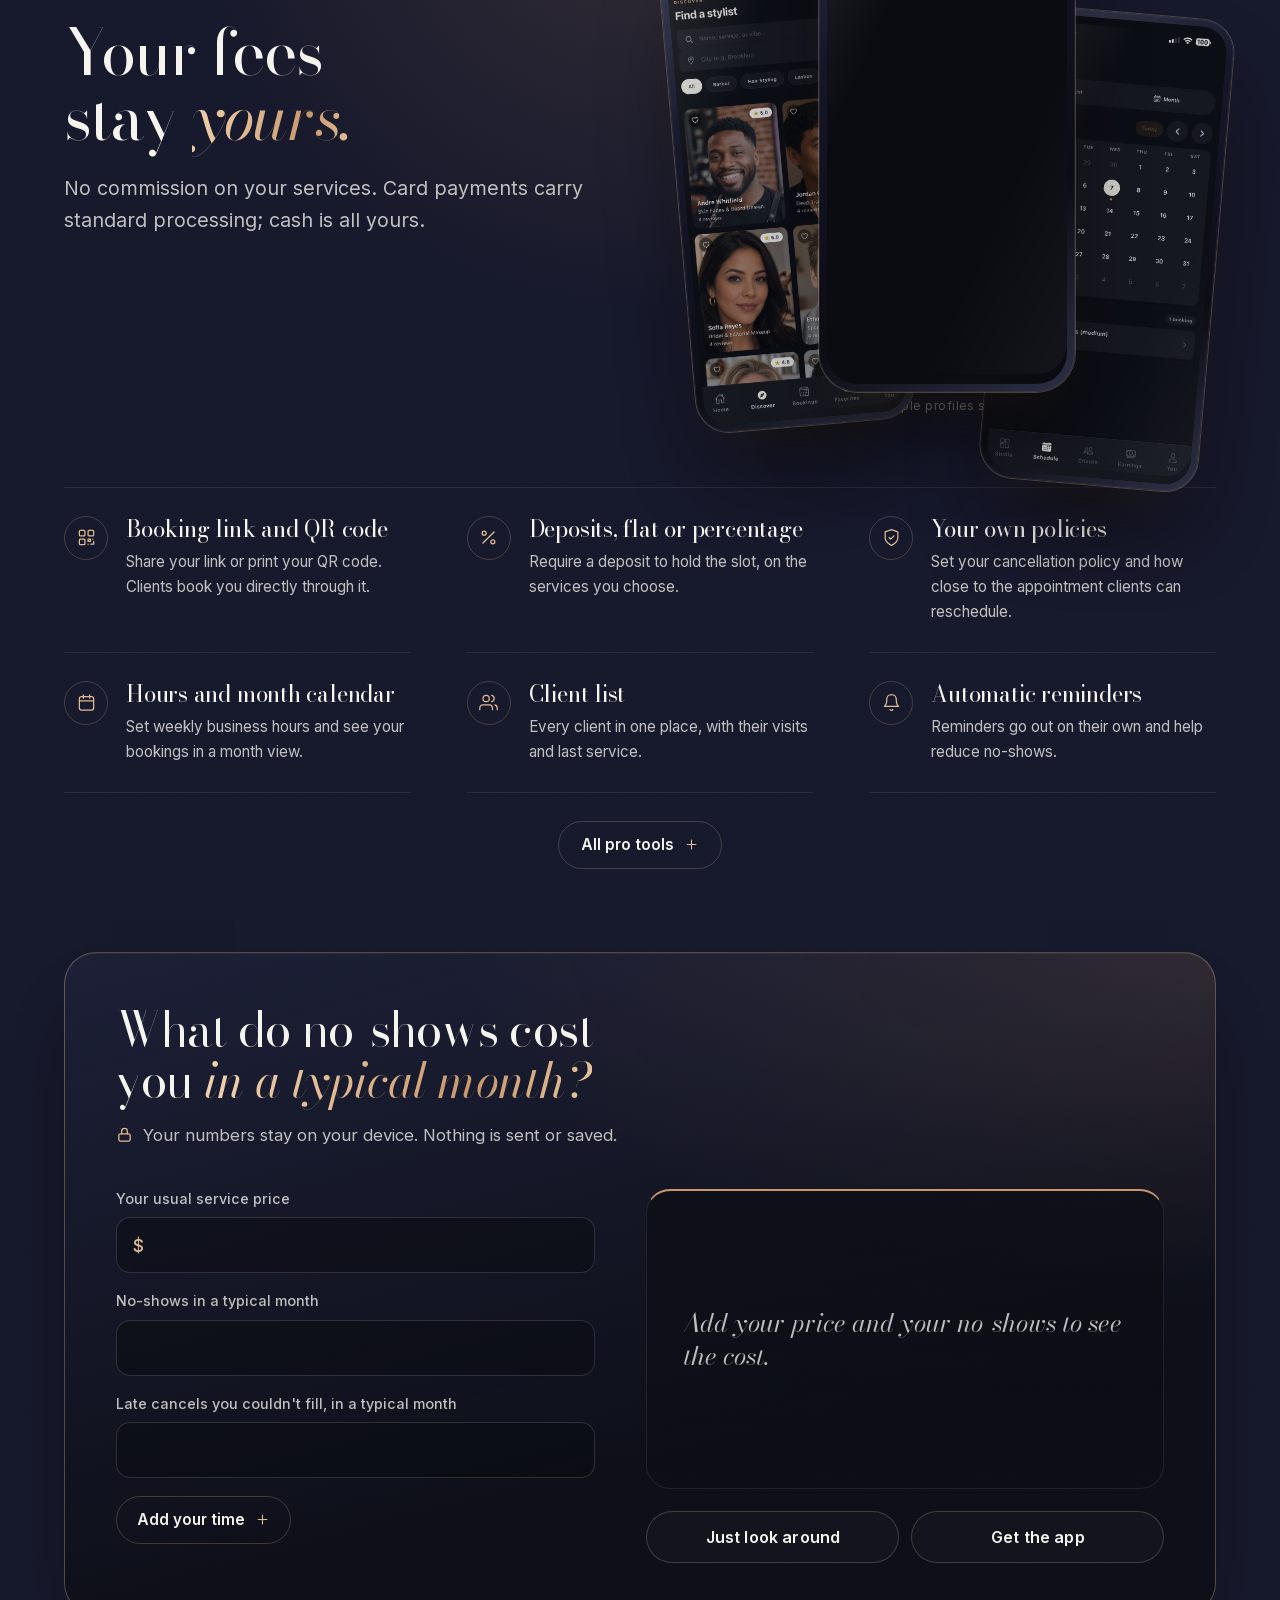
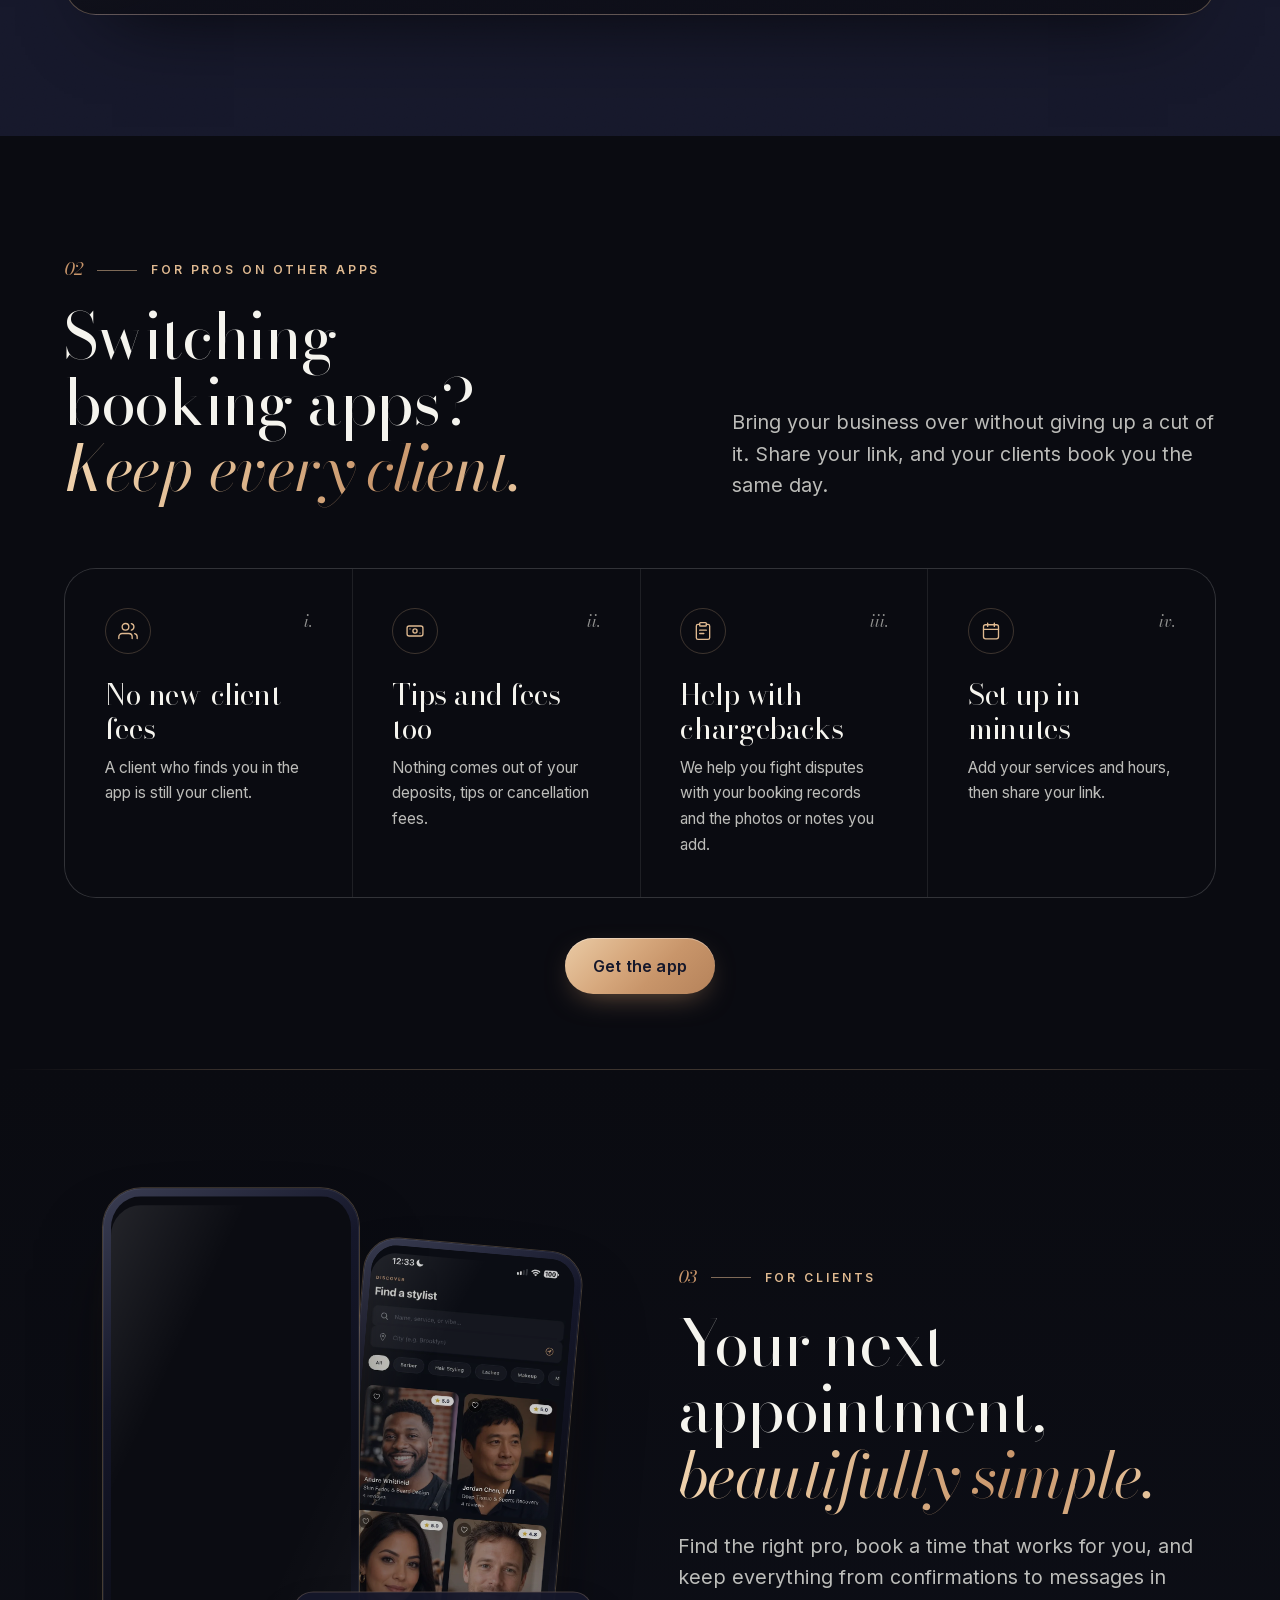
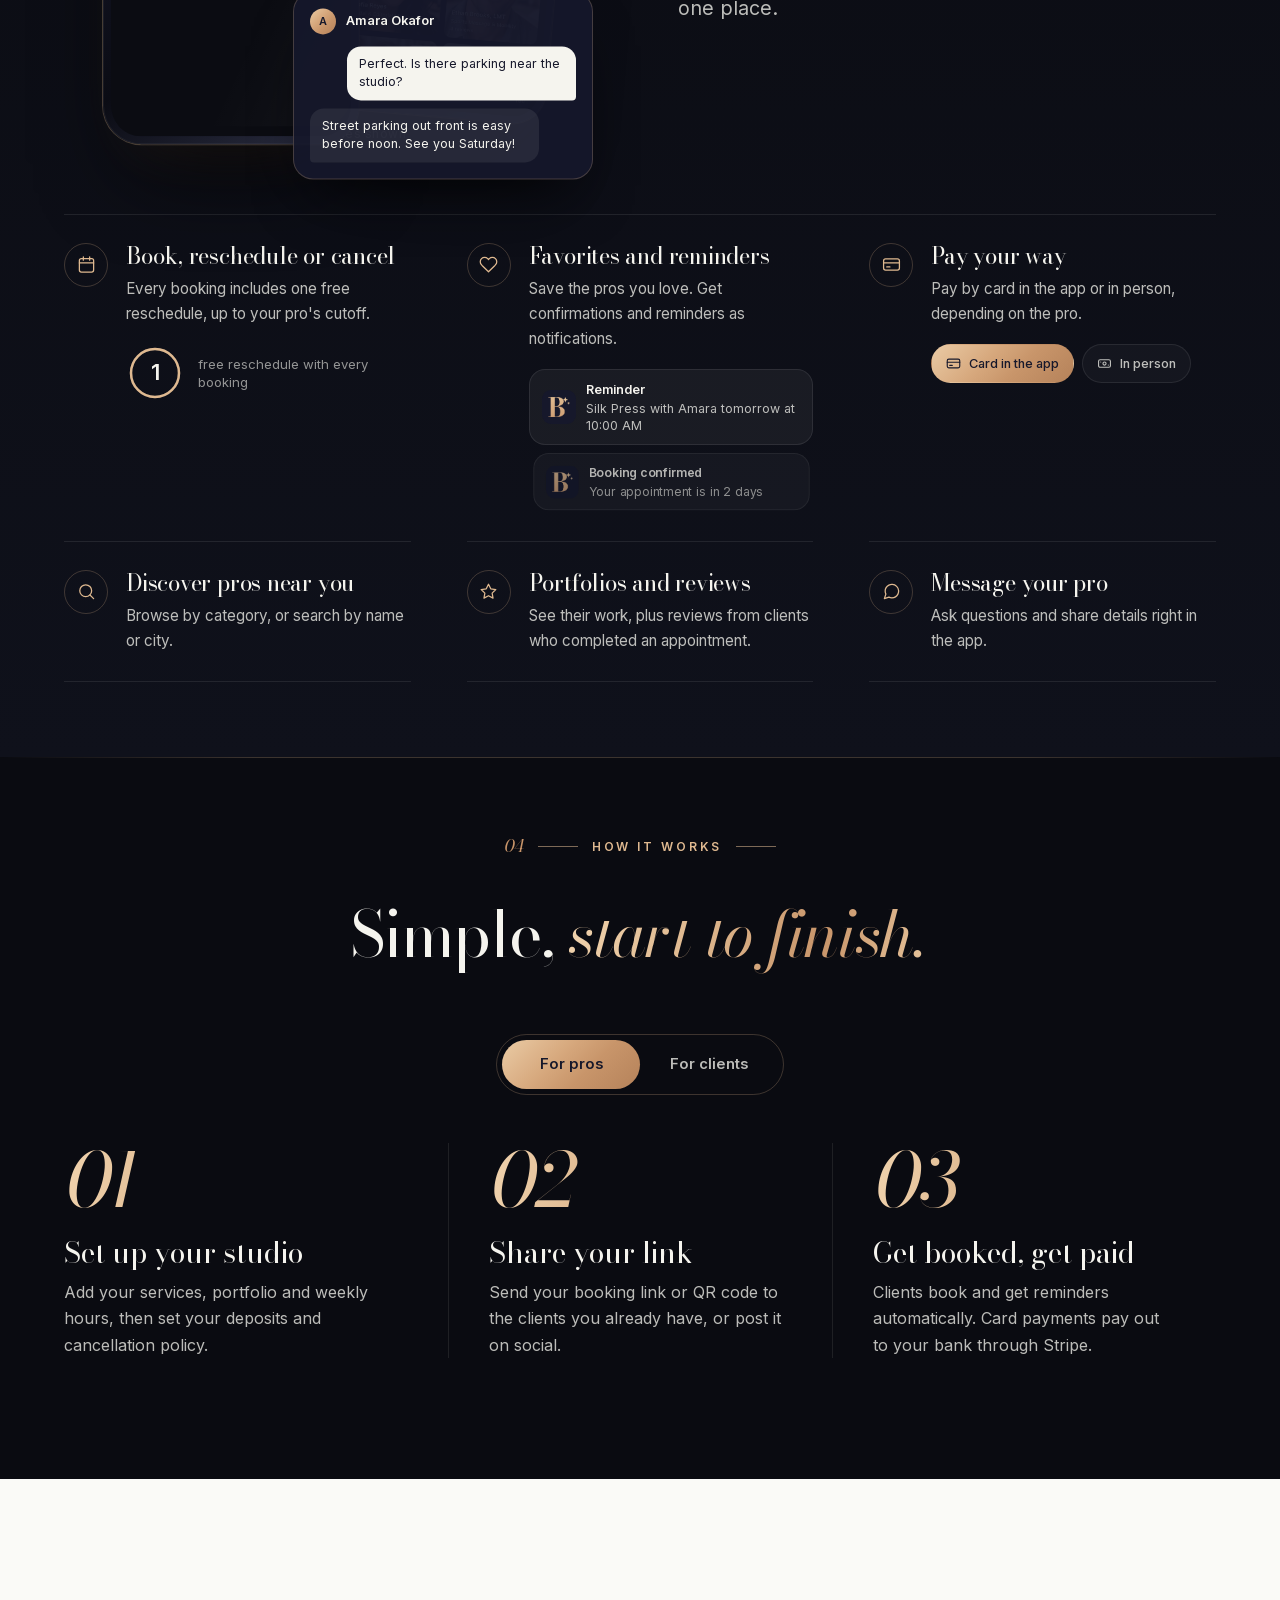
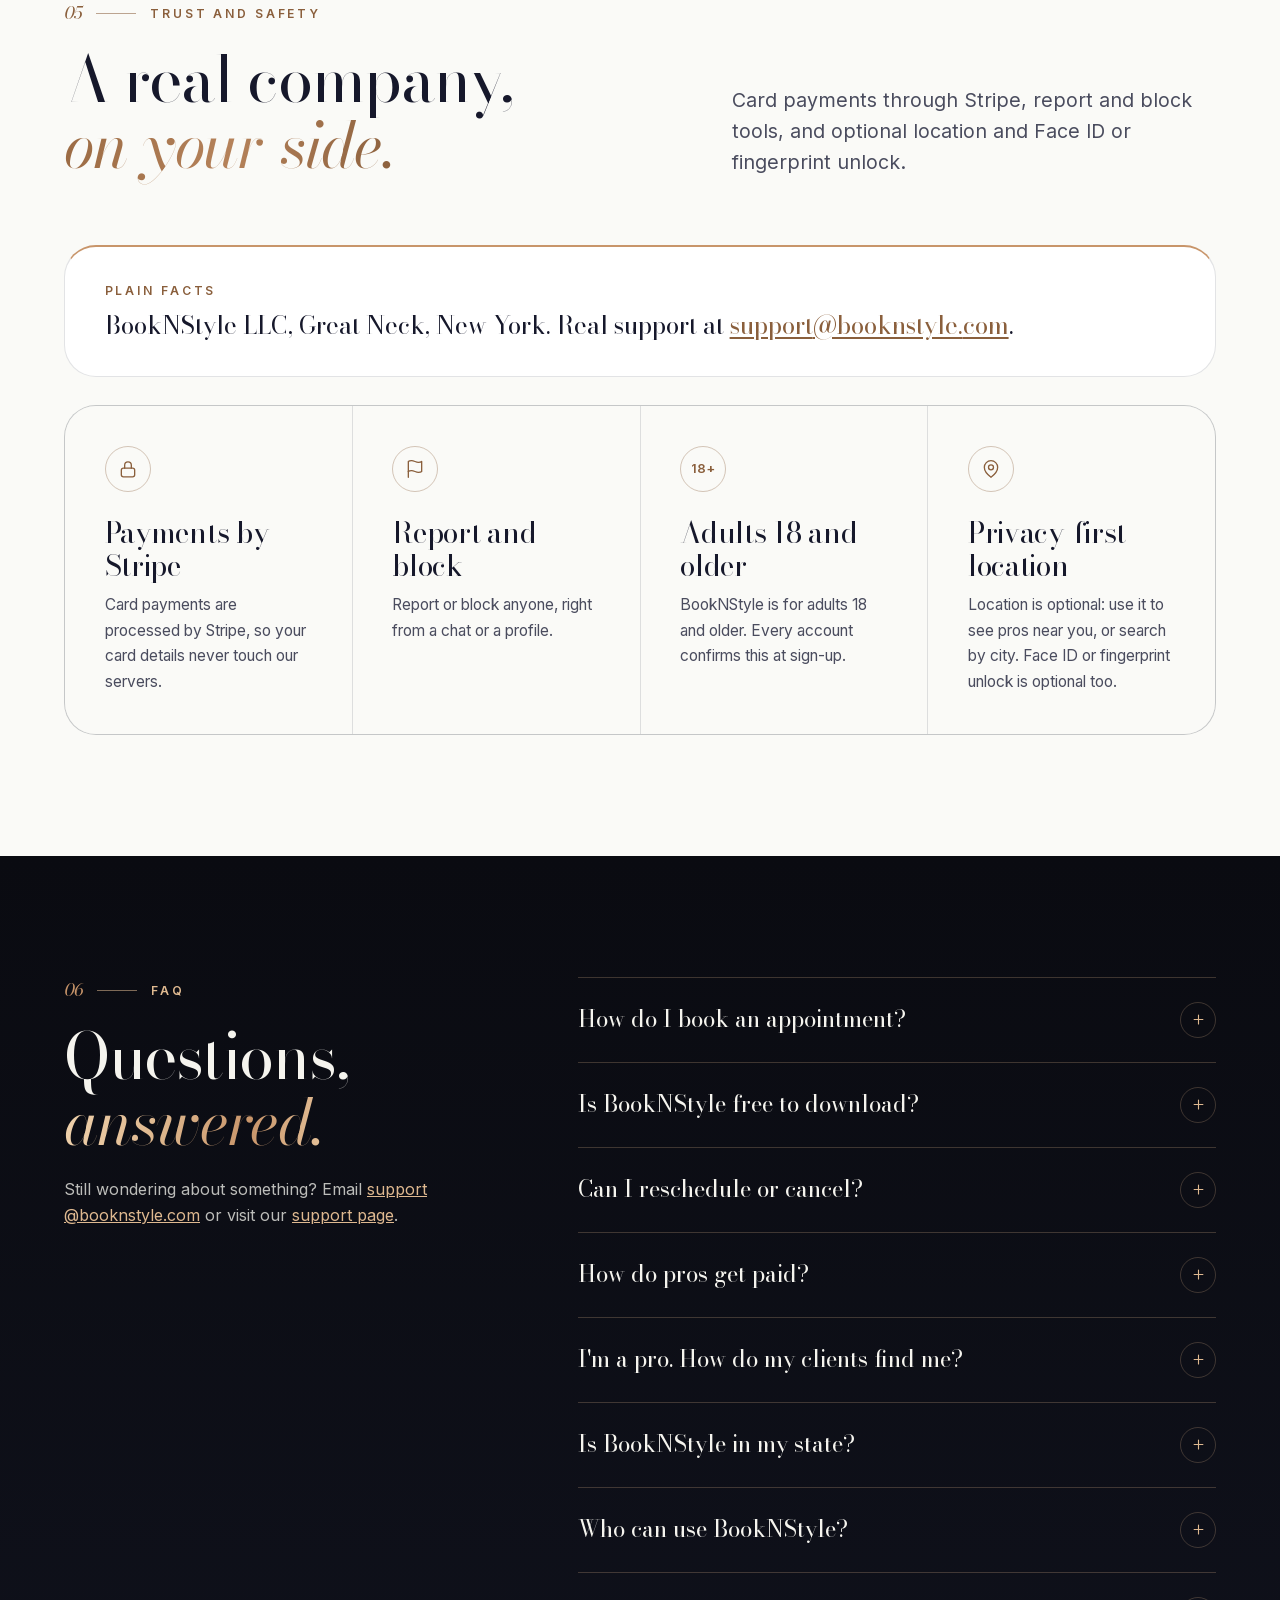
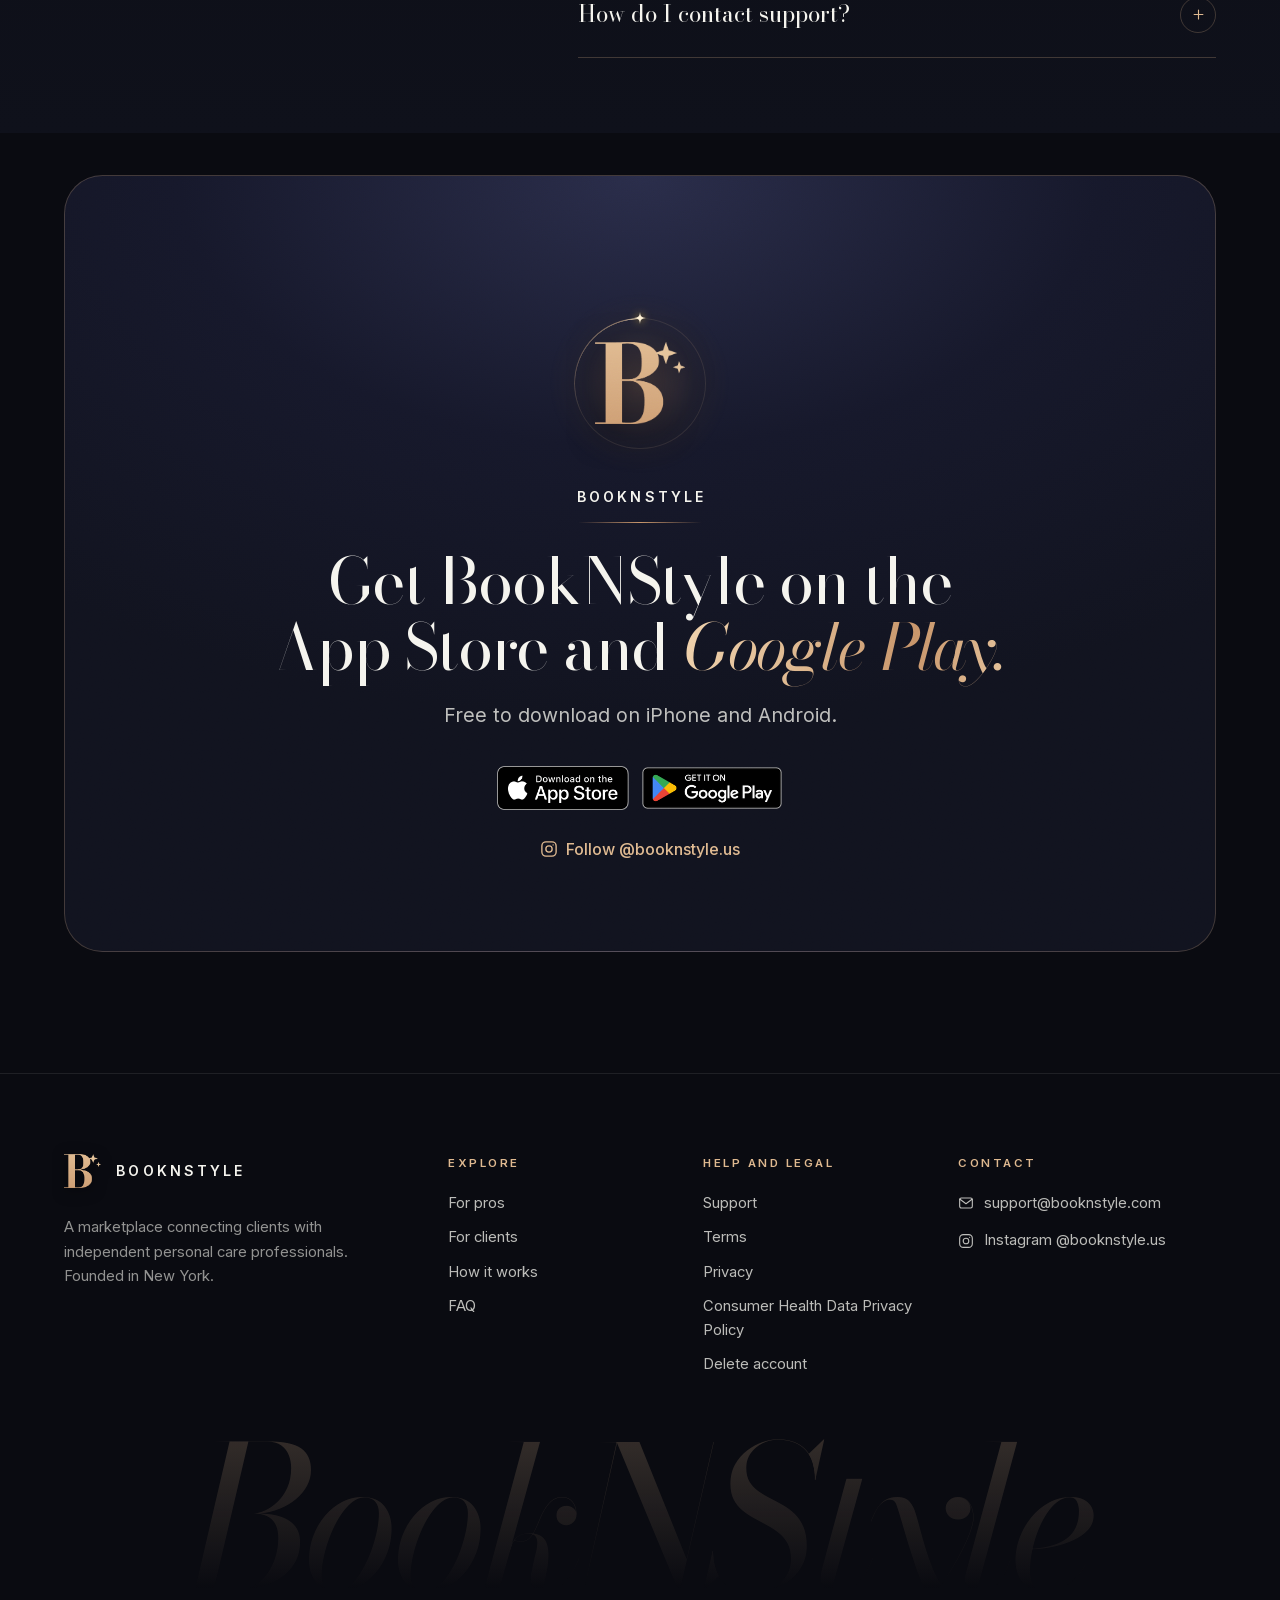
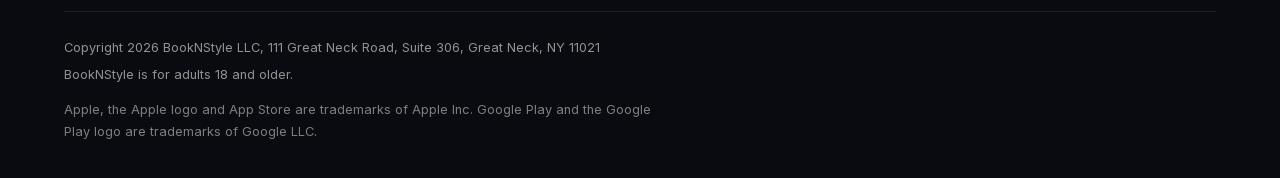
==== commit cad4d661: "Launch: store buttons on (App Store and Google Play), live wording, titles and link previews, Now bo" ====
--- a/index.html
+++ b/index.html
@@ -10,25 +10,24 @@
   <link rel="canonical" href="https://booknstyle.com/">
   <meta name="theme-color" content="#0A0B11">
   <meta name="color-scheme" content="dark">
-  <!-- TODO when the iPhone app is live: uncomment for Safari's "Open in app" banner.
+  <!-- Safari's "Open in app" banner: on since launch day (web/launch/wording.mjs). -->
   <meta name="apple-itunes-app" content="app-id=6813224710">
-  -->
 
   <meta property="og:type" content="website">
   <meta property="og:site_name" content="BookNStyle">
   <meta property="og:url" content="https://booknstyle.com/">
   <meta property="og:title" content="BookNStyle | Book personal care pros near you">
   <meta property="og:description" content="Discover, book and message barbers, stylists, nail and lash techs, makeup artists, estheticians, massage therapists and tattoo artists, all in one app.">
-  <meta property="og:image" content="https://booknstyle.com/assets/og.png?v=20261031">
+  <meta property="og:image" content="https://booknstyle.com/assets/og-live.png?v=20261107">
   <meta property="og:image:width" content="1200">
   <meta property="og:image:height" content="630">
-  <meta property="og:image:alt" content="BookNStyle logo with the line: Book the beauty pros near you. Launching soon across the US.">
+  <meta property="og:image:alt" content="BookNStyle logo with the line: Book the beauty pros near you. Now booking.">
   <meta property="og:locale" content="en_US">
   <meta name="twitter:card" content="summary_large_image">
   <meta name="twitter:title" content="BookNStyle | Book personal care pros near you">
   <meta name="twitter:description" content="Discover, book and message beauty and personal care pros near you, all in one app.">
-  <meta name="twitter:image" content="https://booknstyle.com/assets/og.png?v=20261031">
-  <meta name="twitter:image:alt" content="BookNStyle logo with the line: Book the beauty pros near you. Launching soon across the US.">
+  <meta name="twitter:image" content="https://booknstyle.com/assets/og-live.png?v=20261107">
+  <meta name="twitter:image:alt" content="BookNStyle logo with the line: Book the beauty pros near you. Now booking.">
 
   <link rel="icon" href="favicon.ico" sizes="any">
   <link rel="icon" type="image/png" sizes="32x32" href="assets/favicon-32.png">
@@ -42,7 +41,7 @@
   <!-- aud-client: a link with ?for=clients opens the client version of the top section, set here so the pro version never flashes first -->
   <script>document.documentElement.classList.add('js');try{if(/^clients?$/i.test(new URLSearchParams(location.search).get('for')||''))document.documentElement.classList.add('aud-client');}catch(e){}</script>
   <link rel="stylesheet" href="styles.css?v=20261114b">
-  <script src="main.js?v=20261114b" defer></script>
+  <script src="main.js?v=20261124-live" defer></script>
   <script src="calculator.js?v=20261111d" defer></script>
 
   <script type="application/ld+json">
@@ -701,7 +700,7 @@
           </details>
           <details class="faq__item" name="faq">
             <summary>Is BookNStyle in my state?<span class="faq__icon" aria-hidden="true"><svg><use href="#i-plus"/></svg></span></summary>
-            <div class="faq__answer"><p>BookNStyle is launching soon across the US. Join the waitlist and we'll email you the day BookNStyle launches.</p></div>
+            <div class="faq__answer"><p>BookNStyle is live across the US. If a pro near you can't take bookings yet, tap Notify me on their page in the app and we'll tell you when they can.</p></div>
           </details>
           <details class="faq__item" name="faq">
             <summary>Who can use BookNStyle?<span class="faq__icon" aria-hidden="true"><svg><use href="#i-plus"/></svg></span></summary>
